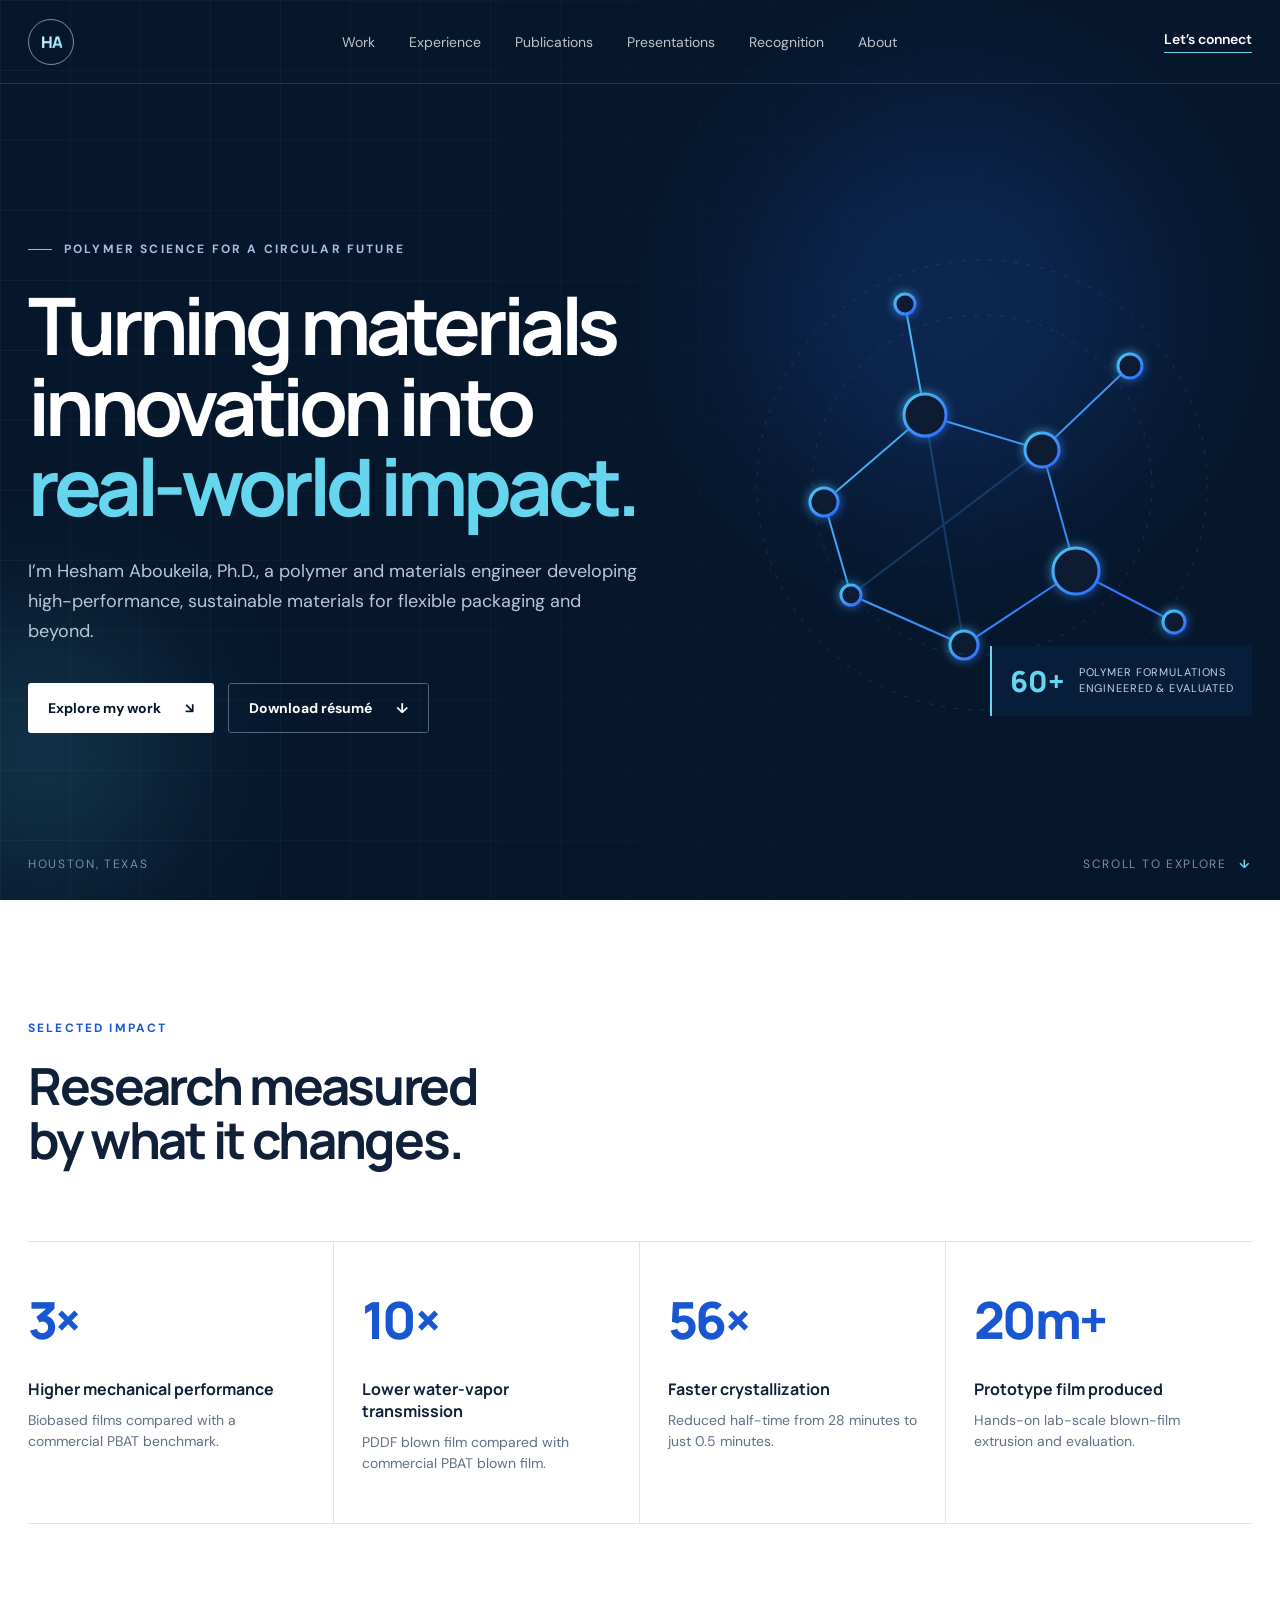
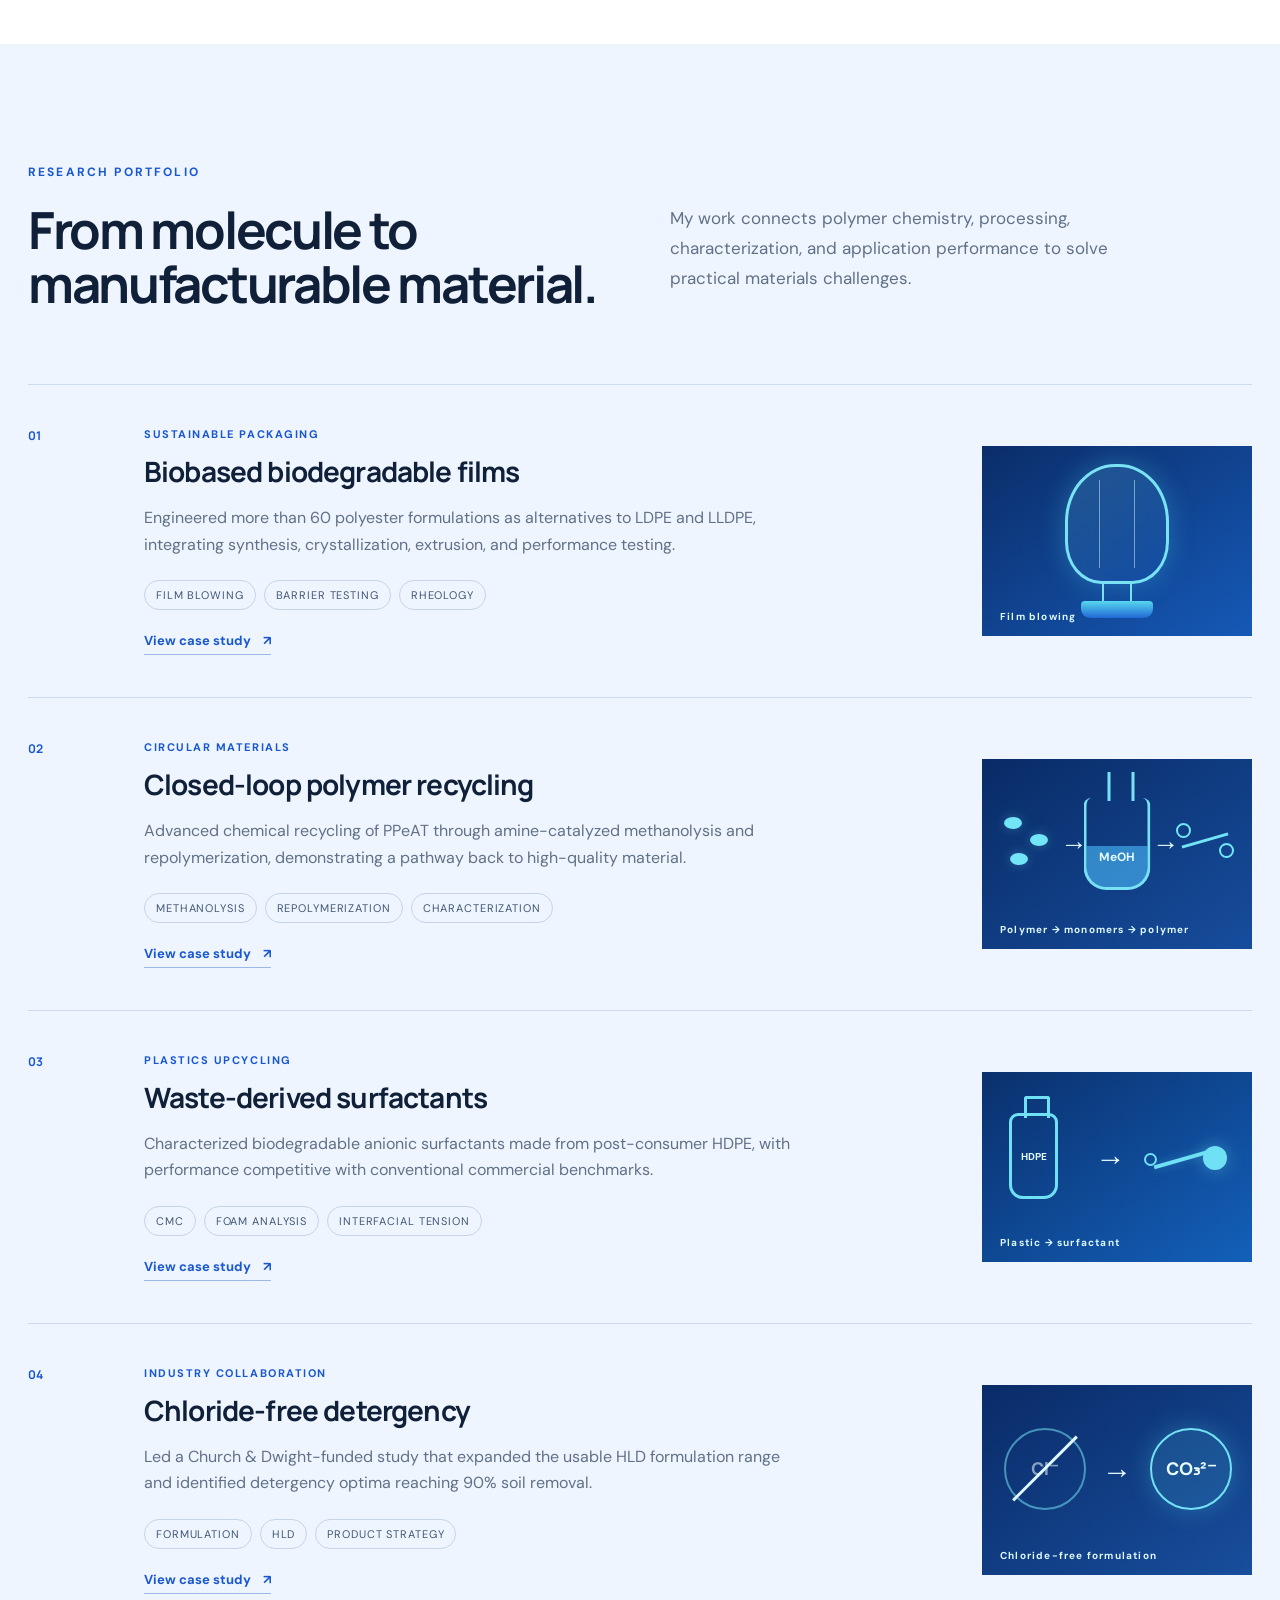
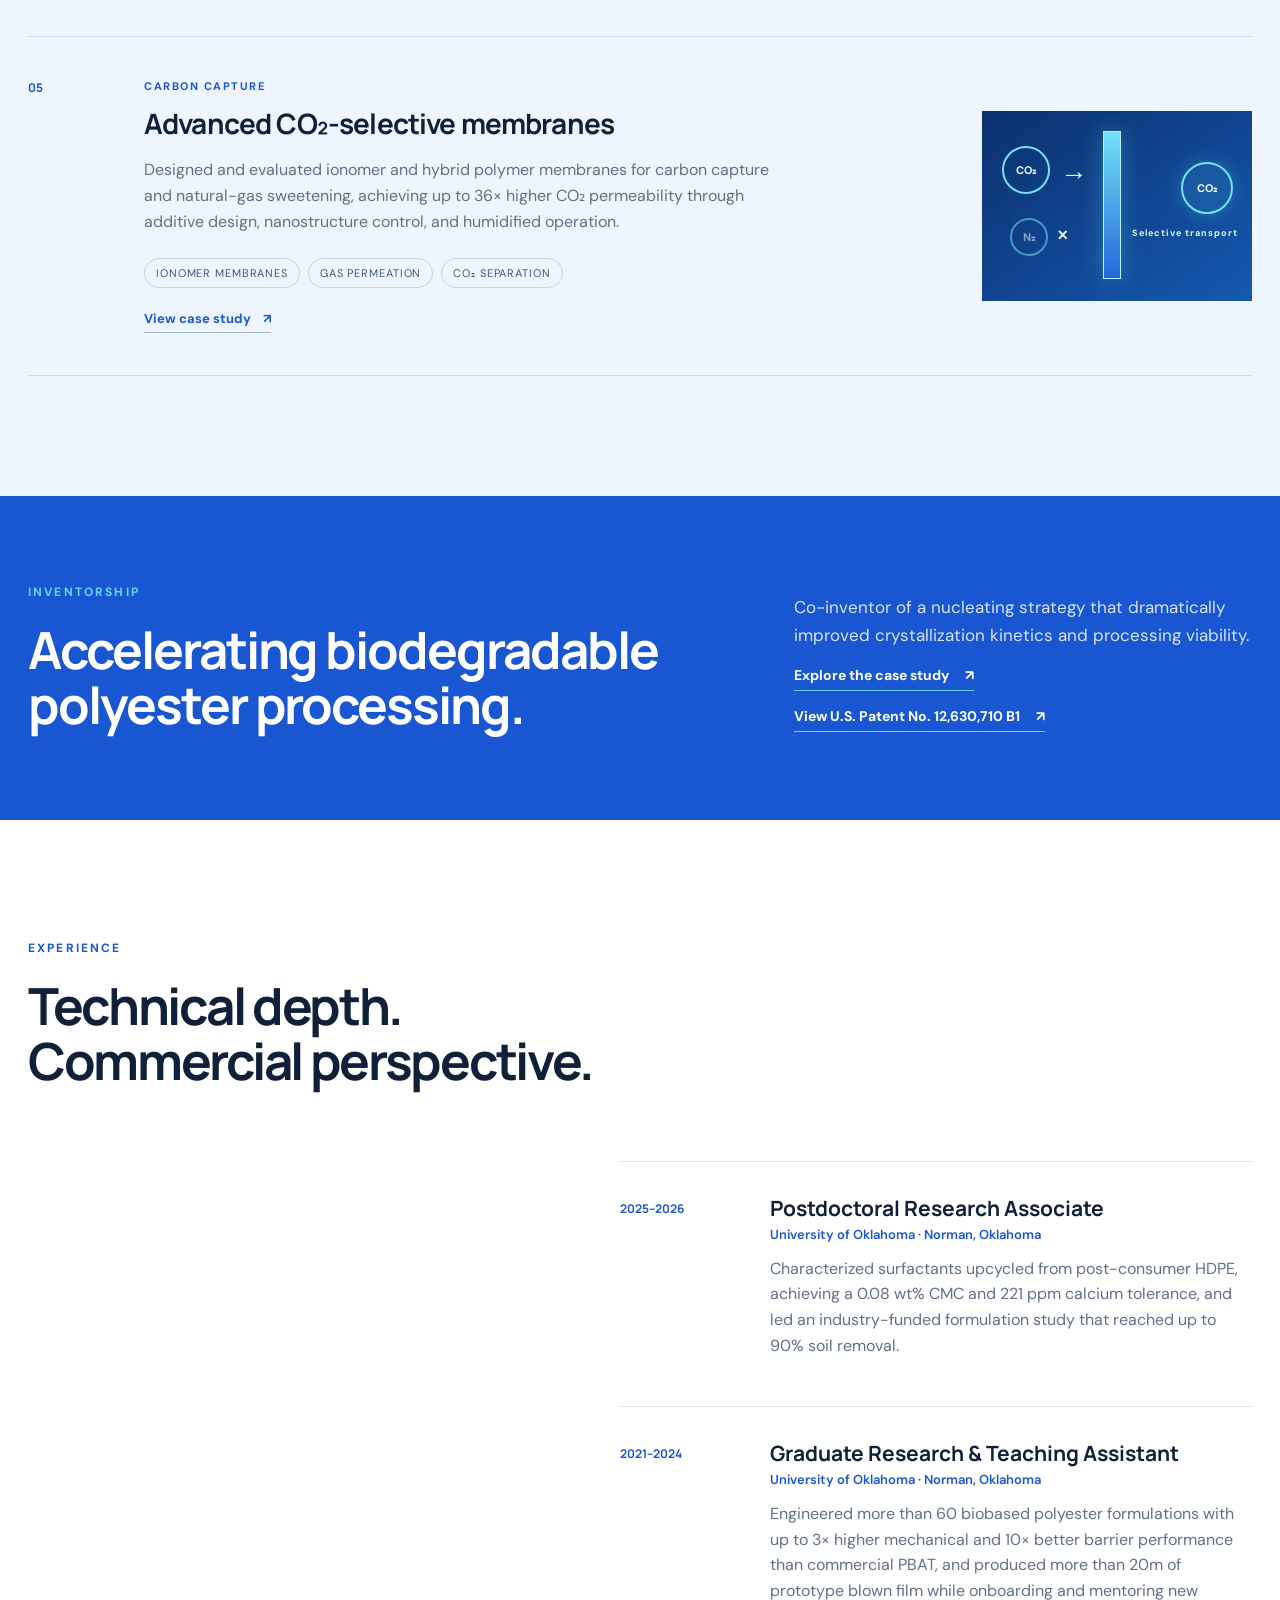
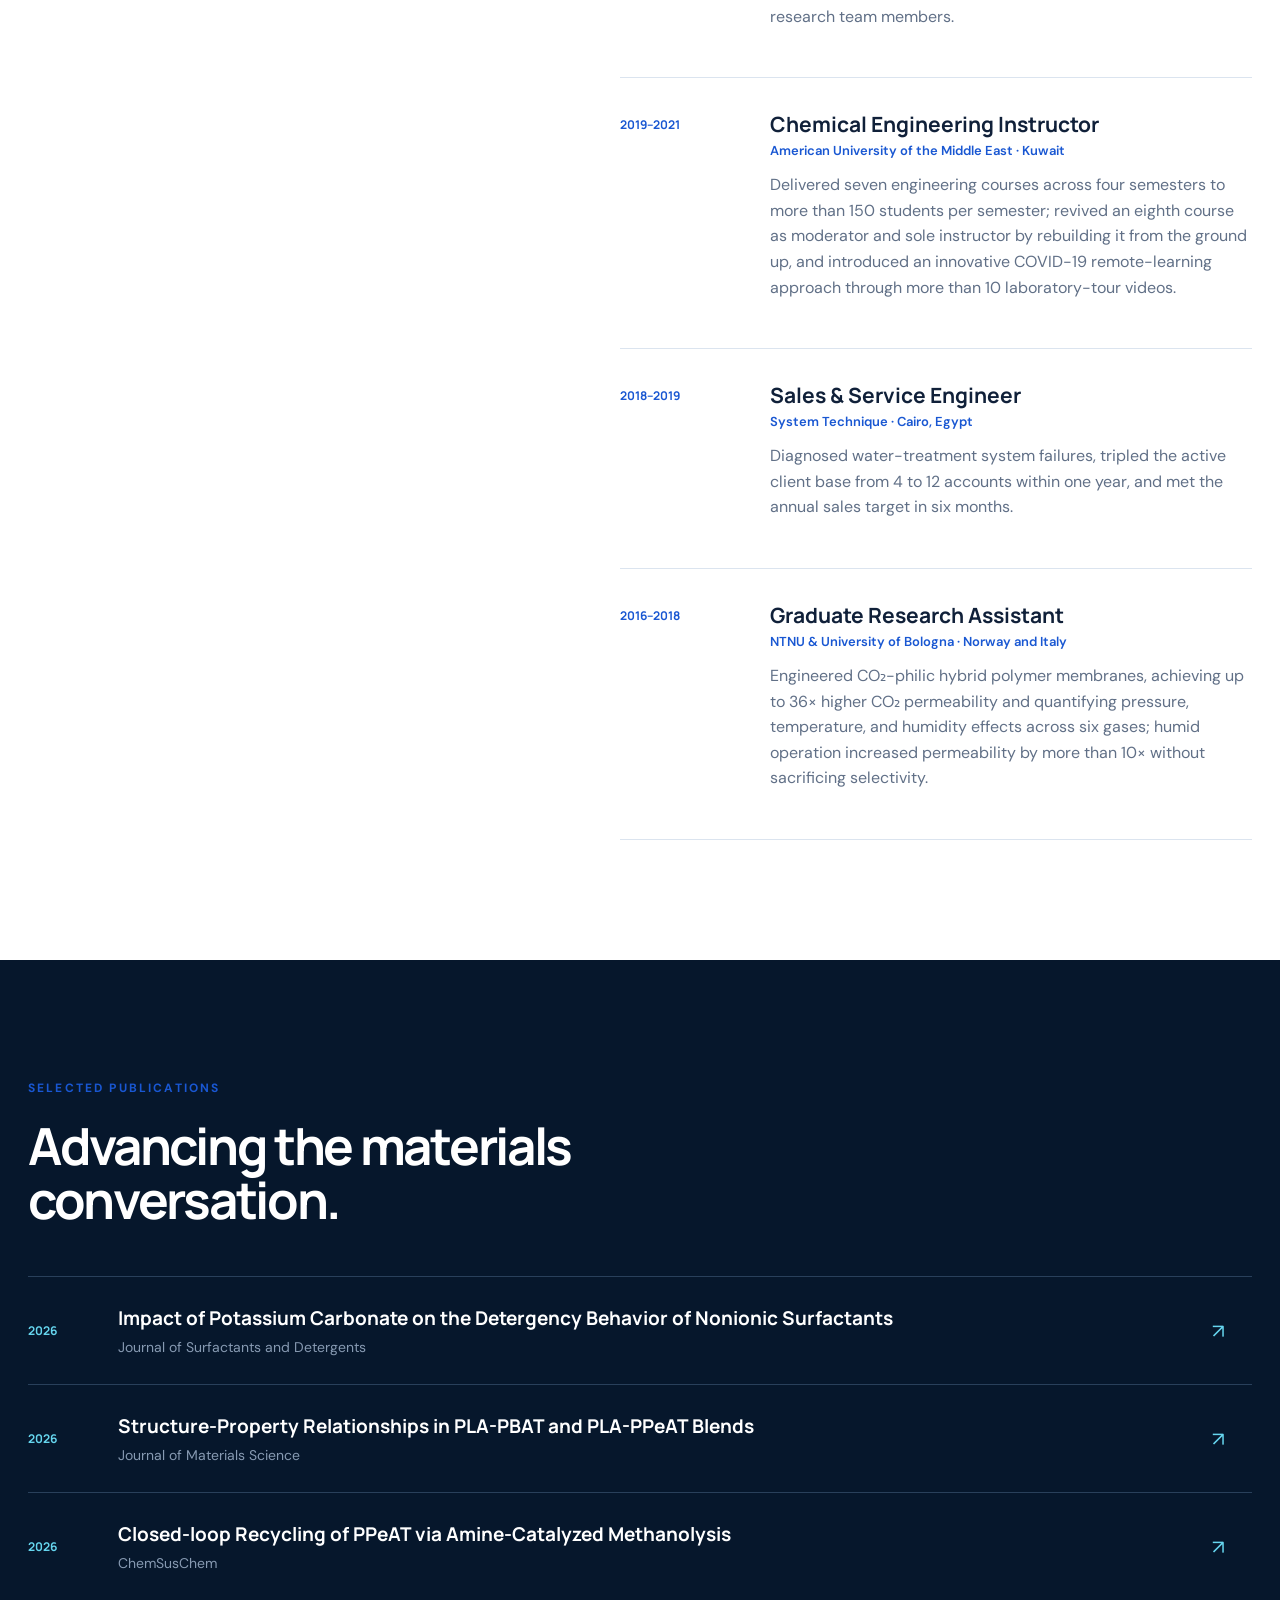
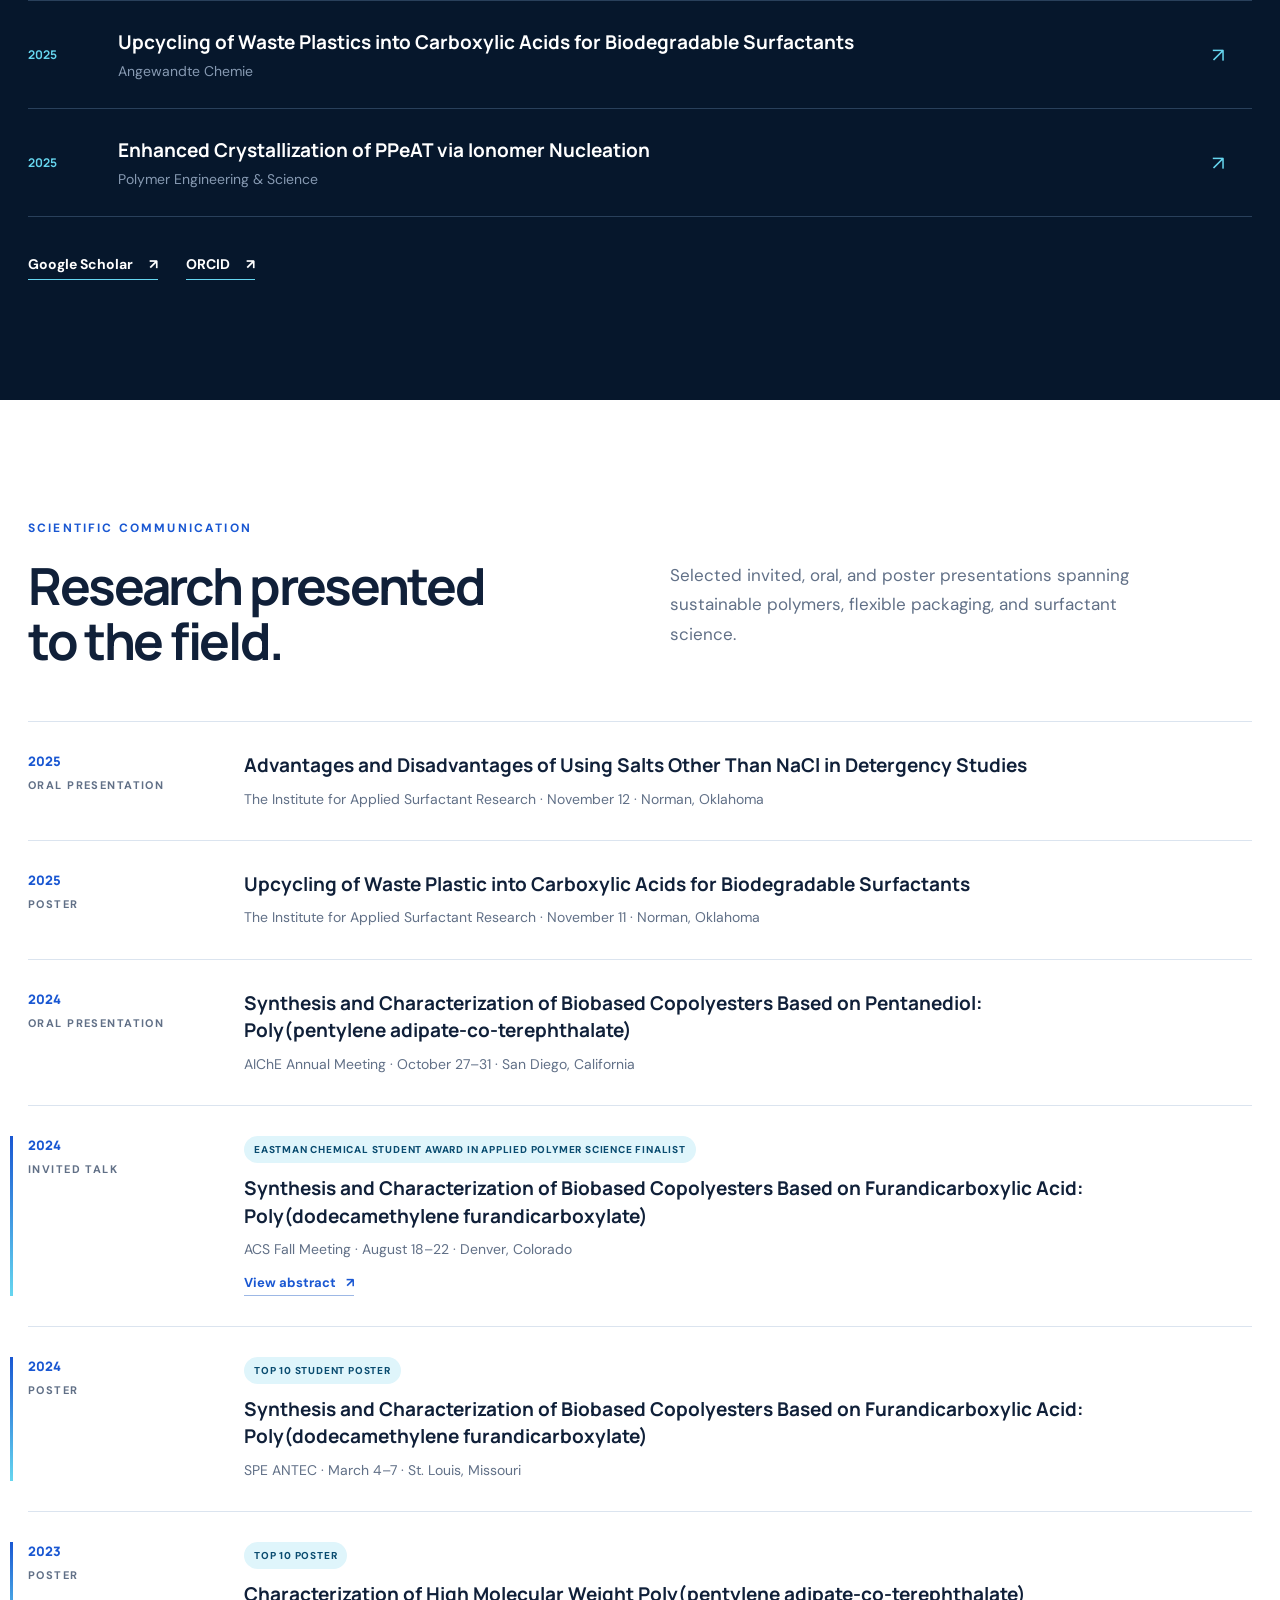
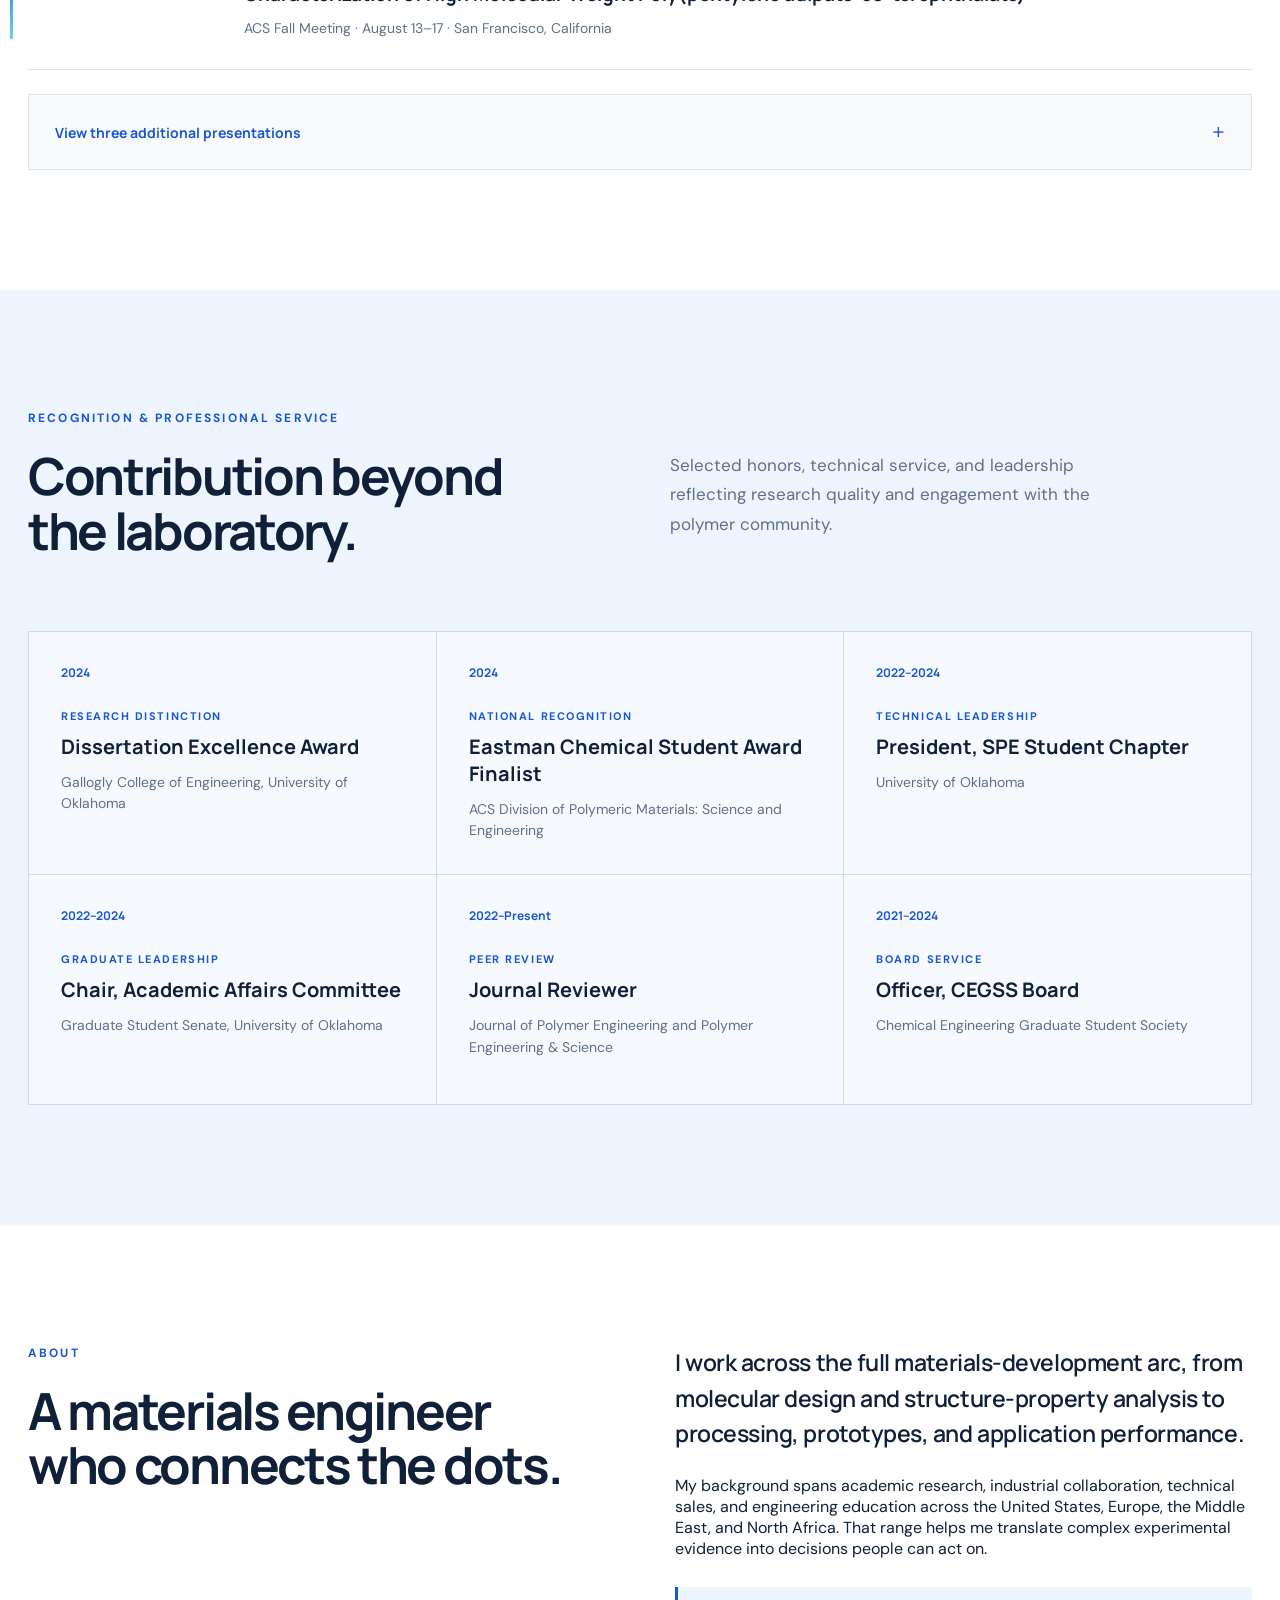
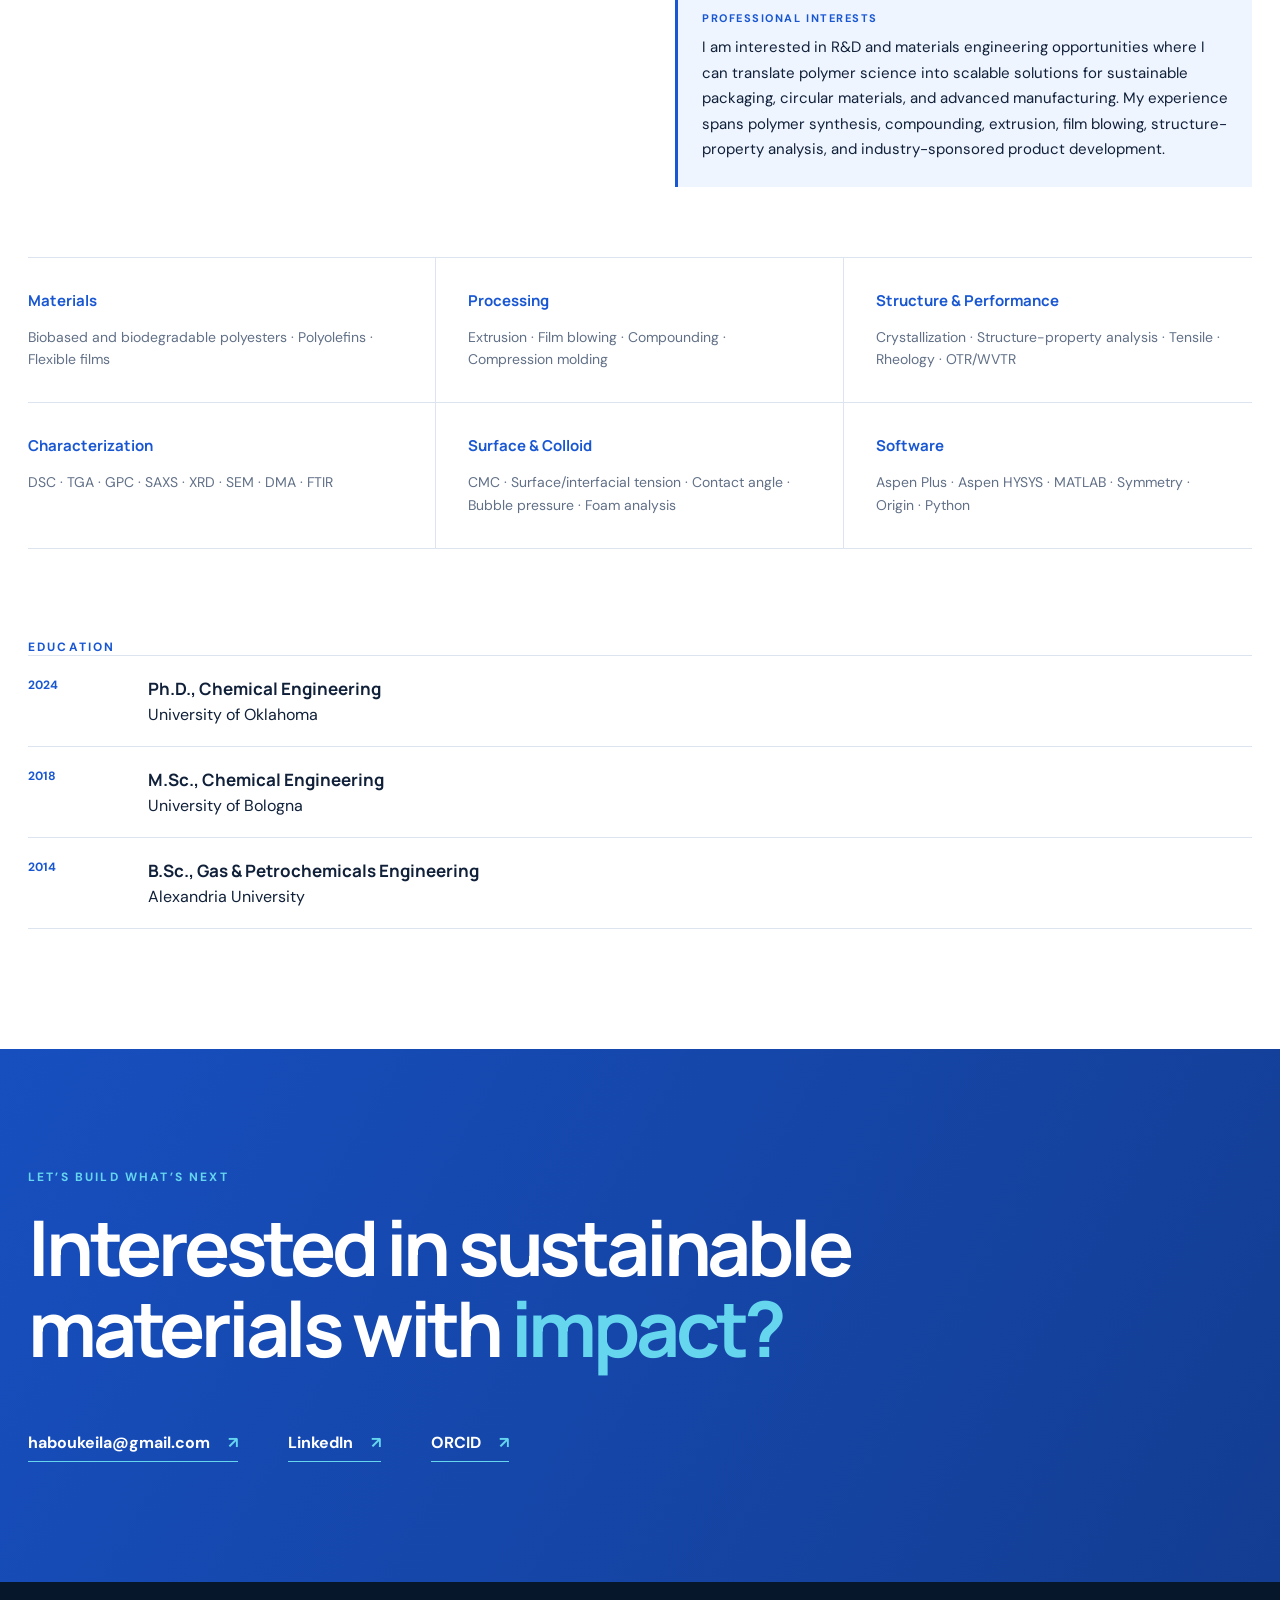
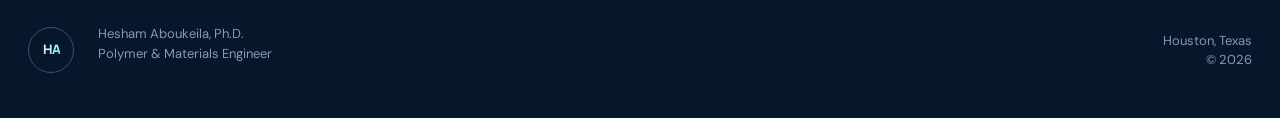
==== index.html @ d684ca37 "Add IASR talk and correct presentation dates" ====
<!doctype html>
<html lang="en">
<head>
  <!-- Google tag (gtag.js) -->
  <script async src="https://www.googletagmanager.com/gtag/js?id=G-1Y9TG0JN2R"></script>
  <script>
    window.dataLayer = window.dataLayer || [];
    function gtag(){dataLayer.push(arguments);}
    gtag('js', new Date());
    gtag('config', 'G-1Y9TG0JN2R');
  </script>
  <meta charset="utf-8">
  <meta name="viewport" content="width=device-width,initial-scale=1">
  <meta name="description" content="Hesham Aboukeila, Ph.D. is a polymer and materials engineer advancing sustainable packaging, circular materials, and polymer processing.">
  <link rel="canonical" href="https://hesham-aboukeila.github.io/">
  <meta property="og:type" content="website">
  <meta property="og:url" content="https://hesham-aboukeila.github.io/">
  <meta property="og:title" content="Hesham Aboukeila | Polymer & Materials Engineer">
  <meta property="og:description" content="Turning materials innovation into real-world impact.">
  <meta property="og:image" content="https://hesham-aboukeila.github.io/og-image.jpg">
  <meta property="og:image:type" content="image/jpeg">
  <meta property="og:image:width" content="1200">
  <meta property="og:image:height" content="630">
  <meta property="og:image:alt" content="Hesham Aboukeila polymer and materials engineering portfolio">
  <meta name="twitter:card" content="summary_large_image">
  <meta name="twitter:title" content="Hesham Aboukeila | Polymer & Materials Engineer">
  <meta name="twitter:description" content="Turning materials innovation into real-world impact.">
  <meta name="twitter:image" content="https://hesham-aboukeila.github.io/og-image.jpg">
  <meta name="theme-color" content="#071a33">
  <link rel="icon" href="favicon.svg" type="image/svg+xml">
  <link rel="icon" href="favicon-32x32.png" sizes="32x32" type="image/png">
  <link rel="apple-touch-icon" href="apple-touch-icon.png">
  <link rel="manifest" href="site.webmanifest">
  <title>Hesham Aboukeila | Polymer & Materials Engineer</title>
  <link rel="preconnect" href="https://fonts.googleapis.com">
  <link rel="preconnect" href="https://fonts.gstatic.com" crossorigin>
  <link href="https://fonts.googleapis.com/css2?family=DM+Sans:wght@400;500;600;700&family=Manrope:wght@500;600;700;800&display=swap" rel="stylesheet">
  <link rel="stylesheet" href="styles.css?v=5">
  <script type="application/ld+json">
  {
    "@context": "https://schema.org",
    "@type": "ProfilePage",
    "url": "https://hesham-aboukeila.github.io/",
    "name": "Hesham Aboukeila | Polymer & Materials Engineer",
    "mainEntity": {
      "@type": "Person",
      "@id": "https://hesham-aboukeila.github.io/#hesham-aboukeila",
      "name": "Hesham Aboukeila",
      "honorificSuffix": "Ph.D.",
      "jobTitle": "Polymer and Materials Engineer",
      "email": "mailto:haboukeila@gmail.com",
      "url": "https://hesham-aboukeila.github.io/",
      "sameAs": [
        "https://www.linkedin.com/in/heshamaboukeila",
        "https://orcid.org/0000-0002-5541-7204",
        "https://scholar.google.com/citations?user=5-an-XMAAAAJ"
      ],
      "alumniOf": [
        {"@type": "CollegeOrUniversity", "name": "University of Oklahoma"},
        {"@type": "CollegeOrUniversity", "name": "University of Bologna"},
        {"@type": "CollegeOrUniversity", "name": "Alexandria University"}
      ],
      "knowsAbout": [
        "Polymer engineering",
        "Sustainable packaging",
        "Circular materials",
        "Polymer processing",
        "Membrane separations",
        "Surface and colloid science"
      ]
    }
  }
  </script>
</head>
<body>
  <a class="skip-link" href="#main">Skip to content</a>
  <header class="site-header" id="top">
    <a class="brand" href="#top" aria-label="Hesham Aboukeila, home"><span>HA</span></a>
    <nav aria-label="Primary navigation">
      <a href="#work">Work</a><a href="#experience">Experience</a><a href="#publications">Publications</a><a href="#presentations">Presentations</a><a href="#recognition">Recognition</a><a href="#about">About</a>
    </nav>
    <a class="header-contact" href="mailto:haboukeila@gmail.com">Let’s connect</a>
    <button class="menu" type="button" aria-label="Open navigation" aria-expanded="false"><span></span><span></span></button>
  </header>

  <main id="main">
    <section class="hero">
      <div class="hero-grid"></div>
      <div class="orb orb-one"></div><div class="orb orb-two"></div>
      <div class="hero-copy reveal">
        <p class="eyebrow"><span></span> Polymer science for a circular future</p>
        <h1>Turning materials<br>innovation into<br><em>real-world impact.</em></h1>
        <p class="hero-summary">I’m Hesham Aboukeila, Ph.D., a polymer and materials engineer developing high-performance, sustainable materials for flexible packaging and beyond.</p>
        <div class="hero-actions">
          <a class="button primary" href="#work">Explore my work <span>↘</span></a>
          <a class="button ghost" href="Hesham_Aboukeila_Resume.pdf" download>Download résumé <span>↓</span></a>
        </div>
      </div>
      <div class="hero-visual" aria-hidden="true">
        <svg viewBox="0 0 540 540" role="img">
          <defs><linearGradient id="line" x1="0" y1="0" x2="1" y2="1"><stop stop-color="#4cc9f0"/><stop offset="1" stop-color="#2f67ff"/></linearGradient><filter id="glow"><feGaussianBlur stdDeviation="5" result="b"/><feMerge><feMergeNode in="b"/><feMergeNode in="SourceGraphic"/></feMerge></filter></defs>
          <g class="molecule-lines" stroke="url(#line)" stroke-width="2" fill="none">
            <path d="M112 287L213 200 330 235 418 151M213 200L193 89M330 235L364 356 462 407M364 356L252 430 139 380M112 287L139 380"/>
            <path d="M213 200L252 430M330 235L139 380" opacity=".25"/>
          </g>
          <g fill="#071a33" stroke="url(#line)" stroke-width="3" filter="url(#glow)">
            <circle cx="112" cy="287" r="14"/><circle cx="213" cy="200" r="21"/><circle cx="330" cy="235" r="17"/><circle cx="418" cy="151" r="12"/><circle cx="193" cy="89" r="10"/><circle cx="364" cy="356" r="23"/><circle cx="462" cy="407" r="11"/><circle cx="252" cy="430" r="14"/><circle cx="139" cy="380" r="10"/>
          </g>
          <circle class="orbit" cx="270" cy="270" r="225"/><circle class="orbit small" cx="270" cy="270" r="170"/>
        </svg>
        <div class="visual-note"><strong>60+</strong><span>polymer formulations<br>engineered & evaluated</span></div>
      </div>
      <div class="hero-foot"><span>Houston, Texas</span><span class="scroll">Scroll to explore <b>↓</b></span></div>
    </section>

    <section class="impact section" aria-labelledby="impact-title">
      <div class="section-intro reveal"><p class="kicker">Selected impact</p><h2 id="impact-title">Research measured<br>by what it changes.</h2></div>
      <div class="metrics">
        <article class="metric reveal"><span class="metric-num">3×</span><h3>Higher mechanical performance</h3><p>Biobased films compared with a commercial PBAT benchmark.</p></article>
        <article class="metric reveal"><span class="metric-num">10×</span><h3>Lower water-vapor transmission</h3><p>PDDF blown film compared with commercial PBAT blown film.</p></article>
        <article class="metric reveal"><span class="metric-num">56×</span><h3>Faster crystallization</h3><p>Reduced half-time from 28 minutes to just 0.5 minutes.</p></article>
        <article class="metric reveal"><span class="metric-num">20m+</span><h3>Prototype film produced</h3><p>Hands-on lab-scale blown-film extrusion and evaluation.</p></article>
      </div>
    </section>

    <section class="work section" id="work" aria-labelledby="work-title">
      <div class="section-intro reveal"><p class="kicker">Research portfolio</p><h2 id="work-title">From molecule to<br>manufacturable material.</h2><p class="intro-copy">My work connects polymer chemistry, processing, characterization, and application performance to solve practical materials challenges.</p></div>
      <div class="project-list">
        <article class="project reveal"><div class="project-index">01</div><div class="project-body"><p class="tag">Sustainable packaging</p><h3>Biobased biodegradable films</h3><p>Engineered more than 60 polyester formulations as alternatives to LDPE and LLDPE, integrating synthesis, crystallization, extrusion, and performance testing.</p><div class="chips"><span>Film blowing</span><span>Barrier testing</span><span>Rheology</span></div><a class="case-link" href="case-studies/biobased-films.html">View case study <span>↗</span></a></div><div class="project-mark blown-film" aria-hidden="true"><div class="film-bubble"></div><div class="film-neck"></div><div class="die"></div><span class="visual-label">Film blowing</span></div></article>
        <article class="project reveal"><div class="project-index">02</div><div class="project-body"><p class="tag">Circular materials</p><h3>Closed-loop polymer recycling</h3><p>Advanced chemical recycling of PPeAT through amine-catalyzed methanolysis and repolymerization, demonstrating a pathway back to high-quality material.</p><div class="chips"><span>Methanolysis</span><span>Repolymerization</span><span>Characterization</span></div><a class="case-link" href="case-studies/closed-loop-recycling.html">View case study <span>↗</span></a></div><div class="project-mark methanolysis" aria-hidden="true"><div class="recycle-pellets"><i></i><i></i><i></i></div><span class="process-arrow left">→</span><div class="reaction-flask"></div><span class="process-arrow right">→</span><div class="product-chain"><i></i><i></i></div><span class="visual-label">Polymer → monomers → polymer</span></div></article>
        <article class="project reveal"><div class="project-index">03</div><div class="project-body"><p class="tag">Plastics upcycling</p><h3>Waste-derived surfactants</h3><p>Characterized biodegradable anionic surfactants made from post-consumer HDPE, with performance competitive with conventional commercial benchmarks.</p><div class="chips"><span>CMC</span><span>Foam analysis</span><span>Interfacial tension</span></div><a class="case-link" href="case-studies/plastic-derived-surfactants.html">View case study <span>↗</span></a></div><div class="project-mark plastic-surfactant" aria-hidden="true"><div class="hdpe-bottle"></div><span class="conversion-arrow">→</span><div class="surfactant-chain"><i></i></div><span class="visual-label">Plastic → surfactant</span></div></article>
        <article class="project reveal"><div class="project-index">04</div><div class="project-body"><p class="tag">Industry collaboration</p><h3>Chloride-free detergency</h3><p>Led a Church & Dwight-funded study that expanded the usable HLD formulation range and identified detergency optima reaching 90% soil removal.</p><div class="chips"><span>Formulation</span><span>HLD</span><span>Product strategy</span></div><a class="case-link" href="case-studies/chloride-free-detergency.html">View case study <span>↗</span></a></div><div class="project-mark carbonate-swap" aria-hidden="true"><div class="ion chloride">Cl⁻</div><div class="ion-strike"></div><span class="swap-arrow">→</span><div class="ion carbonate">CO₃²⁻</div><span class="visual-label">Chloride-free formulation</span></div></article>
        <article class="project reveal"><div class="project-index">05</div><div class="project-body"><p class="tag">Carbon capture</p><h3>Advanced CO₂-selective membranes</h3><p>Designed and evaluated ionomer and hybrid polymer membranes for carbon capture and natural-gas sweetening, achieving up to 36× higher CO₂ permeability through additive design, nanostructure control, and humidified operation.</p><div class="chips"><span>Ionomer membranes</span><span>Gas permeation</span><span>CO₂ separation</span></div><a class="case-link" href="case-studies/ionomer-membranes.html">View case study <span>↗</span></a></div><div class="project-mark selective-membrane" aria-hidden="true"><div class="gas co2-in">CO₂</div><div class="gas n2">N₂</div><span class="permeate-arrow">→</span><span class="blocked-mark">×</span><div class="selective-layer"></div><div class="gas co2-out">CO₂</div><span class="selectivity-label">Selective transport</span></div></article>
      </div>
    </section>

    <section class="patent-band reveal">
      <div><p class="kicker light">Inventorship</p><h2>Accelerating biodegradable<br>polyester processing.</h2></div>
      <div class="patent-copy"><p>Co-inventor of a nucleating strategy that dramatically improved crystallization kinetics and processing viability.</p><div class="patent-links"><a href="case-studies/crystallization.html">Explore the case study <span>↗</span></a><a href="https://patents.google.com/patent/US12630710B1/en" target="_blank" rel="noopener">View U.S. Patent No. 12,630,710 B1 <span>↗</span></a></div></div>
    </section>

    <section class="experience section" id="experience" aria-labelledby="experience-title">
      <div class="section-intro reveal"><p class="kicker">Experience</p><h2 id="experience-title">Technical depth.<br>Commercial perspective.</h2></div>
      <div class="timeline">
        <article class="role reveal"><div class="role-date">2025–2026</div><div><h3>Postdoctoral Research Associate</h3><p class="place">University of Oklahoma · Norman, Oklahoma</p><p>Characterized surfactants upcycled from post-consumer HDPE, achieving a 0.08 wt% CMC and 221 ppm calcium tolerance, and led an industry-funded formulation study that reached up to 90% soil removal.</p></div></article>
        <article class="role reveal"><div class="role-date">2021–2024</div><div><h3>Graduate Research & Teaching Assistant</h3><p class="place">University of Oklahoma · Norman, Oklahoma</p><p>Engineered more than 60 biobased polyester formulations with up to 3× higher mechanical and 10× better barrier performance than commercial PBAT, and produced more than 20m of prototype blown film while onboarding and mentoring new research team members.</p></div></article>
        <article class="role reveal"><div class="role-date">2019–2021</div><div><h3>Chemical Engineering Instructor</h3><p class="place">American University of the Middle East · Kuwait</p><p>Delivered seven engineering courses across four semesters to more than 150 students per semester; revived an eighth course as moderator and sole instructor by rebuilding it from the ground up, and introduced an innovative COVID-19 remote-learning approach through more than 10 laboratory-tour videos.</p></div></article>
        <article class="role reveal"><div class="role-date">2018–2019</div><div><h3>Sales & Service Engineer</h3><p class="place">System Technique · Cairo, Egypt</p><p>Diagnosed water-treatment system failures, tripled the active client base from 4 to 12 accounts within one year, and met the annual sales target in six months.</p></div></article>
        <article class="role reveal"><div class="role-date">2016–2018</div><div><h3>Graduate Research Assistant</h3><p class="place">NTNU & University of Bologna · Norway and Italy</p><p>Engineered CO₂-philic hybrid polymer membranes, achieving up to 36× higher CO₂ permeability and quantifying pressure, temperature, and humidity effects across six gases; humid operation increased permeability by more than 10× without sacrificing selectivity.</p></div></article>
      </div>
    </section>

    <section class="publications section" id="publications" aria-labelledby="pub-title">
      <div class="section-intro reveal"><p class="kicker">Selected publications</p><h2 id="pub-title">Advancing the materials<br>conversation.</h2></div>
      <div class="pub-list">
        <a class="publication reveal" href="https://doi.org/10.1002/jsde.70064" target="_blank" rel="noopener"><span class="pub-year">2026</span><div><h3>Impact of Potassium Carbonate on the Detergency Behavior of Nonionic Surfactants</h3><p>Journal of Surfactants and Detergents</p></div><span class="arrow">↗</span></a>
        <a class="publication reveal" href="https://doi.org/10.1007/s10853-026-12836-3" target="_blank" rel="noopener"><span class="pub-year">2026</span><div><h3>Structure-Property Relationships in PLA-PBAT and PLA-PPeAT Blends</h3><p>Journal of Materials Science</p></div><span class="arrow">↗</span></a>
        <a class="publication reveal" href="https://doi.org/10.1002/cssc.70664" target="_blank" rel="noopener"><span class="pub-year">2026</span><div><h3>Closed-loop Recycling of PPeAT via Amine-Catalyzed Methanolysis</h3><p>ChemSusChem</p></div><span class="arrow">↗</span></a>
        <a class="publication reveal" href="https://doi.org/10.1002/anie.202517471" target="_blank" rel="noopener"><span class="pub-year">2025</span><div><h3>Upcycling of Waste Plastics into Carboxylic Acids for Biodegradable Surfactants</h3><p>Angewandte Chemie</p></div><span class="arrow">↗</span></a>
        <a class="publication reveal" href="https://doi.org/10.1002/pen.70307" target="_blank" rel="noopener"><span class="pub-year">2025</span><div><h3>Enhanced Crystallization of PPeAT via Ionomer Nucleation</h3><p>Polymer Engineering & Science</p></div><span class="arrow">↗</span></a>
      </div>
      <div class="research-links reveal"><a class="scholar-link" href="https://scholar.google.com/citations?user=5-an-XMAAAAJ&hl=en" target="_blank" rel="noopener">Google Scholar <span>↗</span></a><a class="scholar-link" href="https://orcid.org/0000-0002-5541-7204" target="_blank" rel="me noopener">ORCID <span>↗</span></a></div>
    </section>

    <section class="presentations section" id="presentations" aria-labelledby="presentations-title">
      <div class="section-intro reveal">
        <p class="kicker">Scientific communication</p>
        <h2 id="presentations-title">Research presented<br>to the field.</h2>
        <p class="intro-copy">Selected invited, oral, and poster presentations spanning sustainable polymers, flexible packaging, and surfactant science.</p>
      </div>
      <div class="presentation-list">
        <article class="presentation reveal">
          <div class="presentation-meta"><span>2025</span><strong>Oral presentation</strong></div>
          <div class="presentation-body"><h3>Advantages and Disadvantages of Using Salts Other Than NaCl in Detergency Studies</h3><p>The Institute for Applied Surfactant Research · November 12 · Norman, Oklahoma</p></div>
        </article>
        <article class="presentation reveal">
          <div class="presentation-meta"><span>2025</span><strong>Poster</strong></div>
          <div class="presentation-body"><h3>Upcycling of Waste Plastic into Carboxylic Acids for Biodegradable Surfactants</h3><p>The Institute for Applied Surfactant Research · November 11 · Norman, Oklahoma</p></div>
        </article>
        <article class="presentation reveal">
          <div class="presentation-meta"><span>2024</span><strong>Oral presentation</strong></div>
          <div class="presentation-body"><h3>Synthesis and Characterization of Biobased Copolyesters Based on Pentanediol: Poly(pentylene adipate-co-terephthalate)</h3><p>AIChE Annual Meeting · October 27–31 · San Diego, California</p></div>
        </article>
        <article class="presentation featured-presentation reveal">
          <div class="presentation-meta"><span>2024</span><strong>Invited talk</strong></div>
          <div class="presentation-body"><div class="presentation-badge">Eastman Chemical Student Award in Applied Polymer Science Finalist</div><h3>Synthesis and Characterization of Biobased Copolyesters Based on Furandicarboxylic Acid: Poly(dodecamethylene furandicarboxylate)</h3><p>ACS Fall Meeting · August 18–22 · Denver, Colorado</p><a href="https://acs.digitellinc.com/p/s/synthesis-and-characterization-of-biobased-copolyesters-based-on-furandicarboxylic-acid-polydodecamethylene-furandicarboxylate-613106" target="_blank" rel="noopener">View abstract <span>↗</span></a></div>
        </article>
        <article class="presentation featured-presentation reveal">
          <div class="presentation-meta"><span>2024</span><strong>Poster</strong></div>
          <div class="presentation-body"><div class="presentation-badge">Top 10 Student Poster</div><h3>Synthesis and Characterization of Biobased Copolyesters Based on Furandicarboxylic Acid: Poly(dodecamethylene furandicarboxylate)</h3><p>SPE ANTEC · March 4–7 · St. Louis, Missouri</p></div>
        </article>
        <article class="presentation featured-presentation reveal">
          <div class="presentation-meta"><span>2023</span><strong>Poster</strong></div>
          <div class="presentation-body"><div class="presentation-badge">Top 10 Poster</div><h3>Characterization of High Molecular Weight Poly(pentylene adipate-co-terephthalate)</h3><p>ACS Fall Meeting · August 13–17 · San Francisco, California</p></div>
        </article>
      </div>
      <details class="additional-presentations reveal">
        <summary>View three additional presentations <span>+</span></summary>
        <div class="additional-list">
          <article class="presentation">
            <div class="presentation-meta"><span>2024</span><strong>Poster</strong></div>
            <div class="presentation-body"><h3>Synthesis and Characterization of Biobased Copolyesters Based on Pentanediol: Poly(pentylene adipate-co-terephthalate)</h3><p>ACS Fall Meeting · August 18–22 · Denver, Colorado</p><a href="https://acs.digitellinc.com/p/s/title-synthesis-and-characterization-of-biobased-copolyesters-based-on-pentanediol-polypentylene-adipate-co-terephthalate-poster-board-s01-610985" target="_blank" rel="noopener">View abstract <span>↗</span></a></div>
          </article>
          <article class="presentation">
            <div class="presentation-meta"><span>2023</span><strong>Poster</strong></div>
            <div class="presentation-body"><h3>Synthesis and Characterization of High Molecular Weight Branched Poly(pentylene adipate-co-terephthalate)</h3><p>ACS Southwest Regional Meeting · November 15–18 · Oklahoma City, Oklahoma</p></div>
          </article>
          <article class="presentation">
            <div class="presentation-meta"><span>2023</span><strong>Poster</strong></div>
            <div class="presentation-body"><h3>Effect of Modified Silica on the Glass Transition Temperature of Polyisobutylene</h3><p>SPE ANTEC · March 27–30 · Denver, Colorado</p><a href="https://www.4spe.org/i4a/pages/index.cfm?pageID=8127" target="_blank" rel="noopener">View proceedings entry <span>↗</span></a></div>
          </article>
        </div>
      </details>
    </section>
    <section class="recognition section" id="recognition" aria-labelledby="recognition-title">
      <div class="section-intro reveal"><p class="kicker">Recognition & professional service</p><h2 id="recognition-title">Contribution beyond<br>the laboratory.</h2><p class="intro-copy">Selected honors, technical service, and leadership reflecting research quality and engagement with the polymer community.</p></div>
      <div class="recognition-grid">
        <article class="recognition-card reveal"><span>2024</span><p class="tag">Research distinction</p><h3>Dissertation Excellence Award</h3><p>Gallogly College of Engineering, University of Oklahoma</p></article>
        <article class="recognition-card reveal"><span>2024</span><p class="tag">National recognition</p><h3>Eastman Chemical Student Award Finalist</h3><p>ACS Division of Polymeric Materials: Science and Engineering</p></article>
        <article class="recognition-card reveal"><span>2022–2024</span><p class="tag">Technical leadership</p><h3>President, SPE Student Chapter</h3><p>University of Oklahoma</p></article>
        <article class="recognition-card reveal"><span>2022–2024</span><p class="tag">Graduate leadership</p><h3>Chair, Academic Affairs Committee</h3><p>Graduate Student Senate, University of Oklahoma</p></article>
        <article class="recognition-card reveal"><span>2022–Present</span><p class="tag">Peer review</p><h3>Journal Reviewer</h3><p>Journal of Polymer Engineering and Polymer Engineering & Science</p></article>
        <article class="recognition-card reveal"><span>2021–2024</span><p class="tag">Board service</p><h3>Officer, CEGSS Board</h3><p>Chemical Engineering Graduate Student Society</p></article>
      </div>
    </section>

    <section class="about section" id="about" aria-labelledby="about-title">
      <div class="about-heading reveal"><p class="kicker">About</p><h2 id="about-title">A materials engineer<br>who connects the dots.</h2></div>
      <div class="about-copy reveal"><p class="lead">I work across the full materials-development arc, from molecular design and structure-property analysis to processing, prototypes, and application performance.</p><p>My background spans academic research, industrial collaboration, technical sales, and engineering education across the United States, Europe, the Middle East, and North Africa. That range helps me translate complex experimental evidence into decisions people can act on.</p><div class="interest-statement"><span>Professional interests</span><p>I am interested in R&D and materials engineering opportunities where I can translate polymer science into scalable solutions for sustainable packaging, circular materials, and advanced manufacturing. My experience spans polymer synthesis, compounding, extrusion, film blowing, structure-property analysis, and industry-sponsored product development.</p></div></div>
      <div class="expertise reveal">
        <div><h3>Materials</h3><p>Biobased and biodegradable polyesters · Polyolefins · Flexible films</p></div>
        <div><h3>Processing</h3><p>Extrusion · Film blowing · Compounding · Compression molding</p></div>
        <div><h3>Structure & Performance</h3><p>Crystallization · Structure-property analysis · Tensile · Rheology · OTR/WVTR</p></div>
        <div><h3>Characterization</h3><p>DSC · TGA · GPC · SAXS · XRD · SEM · DMA · FTIR</p></div>
        <div><h3>Surface & Colloid</h3><p>CMC · Surface/interfacial tension · Contact angle · Bubble pressure · Foam analysis</p></div>
        <div><h3>Software</h3><p>Aspen Plus · Aspen HYSYS · MATLAB · Symmetry · Origin · Python</p></div>
      </div>
      <div class="education reveal">
        <p class="kicker">Education</p>
        <div><span>2024</span><p><strong>Ph.D., Chemical Engineering</strong>University of Oklahoma</p></div>
        <div><span>2018</span><p><strong>M.Sc., Chemical Engineering</strong>University of Bologna</p></div>
        <div><span>2014</span><p><strong>B.Sc., Gas & Petrochemicals Engineering</strong>Alexandria University</p></div>
      </div>
    </section>

    <section class="contact">
      <p class="kicker light">Let’s build what’s next</p>
      <h2>Interested in sustainable<br>materials with <em>impact?</em></h2>
      <div class="contact-links"><a href="mailto:haboukeila@gmail.com">haboukeila@gmail.com <span>↗</span></a><a href="https://www.linkedin.com/in/heshamaboukeila" target="_blank" rel="noopener">LinkedIn <span>↗</span></a><a href="https://orcid.org/0000-0002-5541-7204" target="_blank" rel="me noopener">ORCID <span>↗</span></a></div>
    </section>
  </main>

  <footer><a class="brand footer-brand" href="#top"><span>HA</span></a><p>Hesham Aboukeila, Ph.D.<br>Polymer & Materials Engineer</p><p class="footer-right">Houston, Texas<br><span id="year"></span></p></footer>
  <script src="script.js"></script>
</body>
</html>
---- styles.css ----
:root{--navy:#06172c;--blue:#1957d2;--electric:#3e7bfa;--cyan:#66d6ef;--ice:#eef5ff;--paper:#f8fafc;--ink:#102039;--muted:#617087;--line:#dbe4ef;--white:#fff;--max:1240px}*{box-sizing:border-box}html{scroll-behavior:smooth}body{margin:0;color:var(--ink);background:var(--paper);font-family:"DM Sans",sans-serif;-webkit-font-smoothing:antialiased}a{color:inherit;text-decoration:none}h1,h2,h3,p{margin-top:0}h1,h2,h3{font-family:"Manrope",sans-serif}.skip-link{position:fixed;left:16px;top:-100px;background:#fff;padding:12px 18px;z-index:99}.skip-link:focus{top:16px}.site-header{height:84px;padding:0 max(28px,calc((100vw - var(--max))/2));display:flex;align-items:center;justify-content:space-between;position:absolute;z-index:10;width:100%;color:#fff;border-bottom:1px solid rgba(255,255,255,.14)}.brand{width:46px;height:46px;border:1px solid rgba(255,255,255,.5);display:grid;place-items:center;border-radius:50%;font-family:"Manrope";font-weight:800;letter-spacing:-1px}.brand span{background:linear-gradient(135deg,#fff,var(--cyan));background-clip:text;color:transparent}.site-header nav{display:flex;gap:34px;font-size:14px}.site-header nav a{opacity:.74;transition:.2s}.site-header nav a:hover{opacity:1}.header-contact{font-size:14px;font-weight:600;padding-bottom:4px;border-bottom:1px solid var(--cyan)}.menu{display:none}.hero{min-height:760px;height:100svh;max-height:920px;background:var(--navy);color:#fff;position:relative;overflow:hidden;padding:150px max(28px,calc((100vw - var(--max))/2)) 76px;display:grid;grid-template-columns:1.1fr .9fr;align-items:center}.hero-grid{position:absolute;inset:0;background-image:linear-gradient(rgba(255,255,255,.035) 1px,transparent 1px),linear-gradient(90deg,rgba(255,255,255,.035) 1px,transparent 1px);background-size:70px 70px;mask-image:linear-gradient(to right,#000,transparent)}.orb{position:absolute;border-radius:50%;filter:blur(80px);opacity:.18}.orb-one{width:400px;height:400px;background:#286df5;right:10%;top:12%}.orb-two{width:240px;height:240px;background:#5bd7ed;left:-6%;bottom:3%}.hero-copy{position:relative;z-index:2}.eyebrow,.kicker{text-transform:uppercase;letter-spacing:.18em;font-weight:700;font-size:12px}.eyebrow{display:flex;align-items:center;color:#a8bee0;margin-bottom:28px}.eyebrow span{display:inline-block;width:24px;height:1px;background:var(--cyan);margin-right:12px}.hero h1{font-size:clamp(52px,6.2vw,88px);line-height:1.01;letter-spacing:-.065em;margin-bottom:30px}.hero h1 em,.contact h2 em{font-style:normal;color:var(--cyan)}.hero-summary{max-width:610px;color:#b9c7d9;font-size:18px;line-height:1.68}.hero-actions{display:flex;gap:14px;margin-top:36px}.button{padding:15px 20px;border-radius:3px;font-size:14px;font-weight:700;display:inline-flex;gap:24px;align-items:center;transition:.2s}.button.primary{background:#fff;color:var(--navy)}.button.primary:hover{background:var(--cyan)}.button.ghost{border:1px solid #50657c;color:#fff}.button.ghost:hover{border-color:#fff}.hero-visual{position:relative;z-index:1;width:min(44vw,540px);justify-self:end}.hero-visual svg{width:100%;overflow:visible}.orbit{fill:none;stroke:#fff;stroke-width:.7;stroke-dasharray:4 9;opacity:.14;transform-origin:center;animation:rotate 28s linear infinite}.orbit.small{animation-direction:reverse;animation-duration:21s}.molecule-lines{stroke-dasharray:800;stroke-dashoffset:800;animation:draw 2.6s .5s ease forwards}.visual-note{position:absolute;right:0;bottom:8%;padding:15px 18px;background:rgba(9,33,64,.76);border-left:2px solid var(--cyan);backdrop-filter:blur(9px);display:flex;gap:14px;align-items:center}.visual-note strong{font:800 29px "Manrope";color:var(--cyan)}.visual-note span{font-size:11px;line-height:1.45;color:#c6d2e2;text-transform:uppercase;letter-spacing:.08em}.hero-foot{position:absolute;bottom:28px;left:max(28px,calc((100vw - var(--max))/2));right:max(28px,calc((100vw - var(--max))/2));display:flex;justify-content:space-between;color:#7790af;font-size:12px;text-transform:uppercase;letter-spacing:.14em}.scroll b{color:var(--cyan);margin-left:8px}@keyframes draw{to{stroke-dashoffset:0}}@keyframes rotate{to{transform:rotate(360deg)}}.section{padding:120px max(28px,calc((100vw - var(--max))/2))}.kicker{color:var(--blue);margin-bottom:22px}.kicker.light{color:var(--cyan)}.section-intro{display:grid;grid-template-columns:1fr 1fr;column-gap:60px;margin-bottom:74px}.section-intro .kicker{grid-column:1/-1}.section-intro h2,.about h2{font-size:clamp(40px,4vw,62px);line-height:1.06;letter-spacing:-.045em;margin:0}.intro-copy{max-width:470px;align-self:end;color:var(--muted);line-height:1.75;font-size:17px}.impact{background:#fff}.metrics{display:grid;grid-template-columns:repeat(4,1fr);border-top:1px solid var(--line);border-bottom:1px solid var(--line)}.metric{padding:42px 28px 34px;border-right:1px solid var(--line)}.metric:first-child{padding-left:0}.metric:last-child{border:0}.metric-num{display:block;font:800 clamp(42px,4vw,64px) "Manrope";letter-spacing:-.05em;color:var(--blue);margin-bottom:24px}.metric h3{font-size:16px;margin-bottom:10px}.metric p{color:var(--muted);font-size:14px;line-height:1.55}.work{background:var(--ice)}.project{display:grid;grid-template-columns:80px 1fr 270px;gap:36px;align-items:center;min-height:290px;border-top:1px solid #cddbee;padding:42px 0}.project:last-child{border-bottom:1px solid #cddbee}.project-index{font:700 12px "Manrope";color:var(--blue);align-self:start}.project-body{max-width:650px}.tag{font-size:11px;text-transform:uppercase;letter-spacing:.14em;color:var(--blue);font-weight:700}.project h3{font-size:28px;letter-spacing:-.03em;margin-bottom:15px}.project-body>p:not(.tag){color:var(--muted);line-height:1.65}.chips{display:flex;gap:8px;flex-wrap:wrap;margin-top:22px}.chips span{font-size:11px;text-transform:uppercase;letter-spacing:.08em;border:1px solid #c5d4e8;border-radius:50px;padding:7px 11px;color:#425674}.project-mark{height:190px;background:var(--navy);position:relative;overflow:hidden}.film{display:flex;gap:12px;padding:35px;align-items:center}.film span{height:115%;flex:1;background:linear-gradient(160deg,#2072e9,rgba(87,215,239,.08));border:1px solid rgba(106,210,239,.55);transform:skewY(-12deg)}.cycle{display:grid;place-items:center}.cycle:before,.cycle:after{content:"";position:absolute;border:1px dashed #2d72dd;border-radius:50%;inset:28px}.cycle:after{inset:53px;border-color:#57d7ef}.cycle span{font:300 85px sans-serif;color:#63d8ef}.droplets i{position:absolute;width:65px;height:88px;background:linear-gradient(160deg,#58d8ee,#1d5bd4);border-radius:70% 30% 65% 35%;transform:rotate(45deg)}.droplets i:nth-child(1){left:38px;top:55px}.droplets i:nth-child(2){left:115px;top:24px;transform:scale(.7) rotate(45deg)}.droplets i:nth-child(3){right:22px;bottom:10px;transform:scale(.48) rotate(45deg)}.chart{display:flex;align-items:end;gap:12px;padding:30px 38px}.chart span{flex:1;background:linear-gradient(#5ed8ef,#2464df)}.chart span:nth-child(1){height:34%}.chart span:nth-child(2){height:52%}.chart span:nth-child(3){height:78%}.chart span:nth-child(4){height:96%}.membrane{display:flex;flex-direction:column;justify-content:center;gap:16px;padding:38px 30px;background:linear-gradient(135deg,#2379e9 0%,#1251ae 58%,#0a2c68 100%)}.membrane span{height:14px;border-radius:999px;background:linear-gradient(90deg,rgba(255,255,255,.35),#8ce8f7 45%,rgba(255,255,255,.7));border:1px solid rgba(255,255,255,.7);box-shadow:0 4px 16px rgba(3,22,60,.25)}.membrane span:nth-child(2){transform:translateX(18px)}.membrane i{position:absolute;right:22px;top:20px;width:62px;height:62px;border:2px solid rgba(255,255,255,.85);border-radius:50%;display:grid;place-items:center;background:rgba(255,255,255,.14);color:#fff;font:700 14px "DM Sans",sans-serif;font-style:normal;box-shadow:0 0 28px rgba(140,232,247,.45)}.visual-label{position:absolute;left:18px;bottom:13px;color:#dff9ff;font:700 10px "DM Sans",sans-serif;letter-spacing:.12em}.blown-film{background:linear-gradient(145deg,#0b2d69,#1559b7)}.film-bubble{position:absolute;left:50%;top:18px;width:104px;height:120px;transform:translateX(-50%);border:3px solid #79e3f5;border-radius:48% 48% 35% 35%;background:linear-gradient(145deg,rgba(121,227,245,.18),rgba(37,104,223,.08));box-shadow:0 0 26px rgba(87,215,239,.28)}.film-bubble:before,.film-bubble:after{content:"";position:absolute;top:13px;bottom:13px;width:1px;background:rgba(207,248,255,.5)}.film-bubble:before{left:31px}.film-bubble:after{right:31px}.film-neck{position:absolute;left:50%;top:137px;width:30px;height:18px;transform:translateX(-50%);border-left:2px solid #79e3f5;border-right:2px solid #79e3f5}.die{position:absolute;left:50%;top:155px;width:72px;height:17px;transform:translateX(-50%);background:linear-gradient(#57d7ef,#2268d6);border-radius:4px 4px 9px 9px}.methanolysis{background:linear-gradient(145deg,#092b66,#164d9d)}.recycle-pellets{position:absolute;left:22px;top:58px;width:55px;height:55px}.recycle-pellets i{position:absolute;width:18px;height:12px;border-radius:50%;background:#72e5f7;box-shadow:0 0 12px rgba(114,229,247,.28)}.recycle-pellets i:nth-child(2){left:26px;top:17px}.recycle-pellets i:nth-child(3){left:6px;top:36px}.reaction-flask{position:absolute;left:50%;top:39px;width:67px;height:92px;transform:translateX(-50%);border:3px solid #78e1f3;border-top:0;border-radius:8px 8px 23px 23px;background:linear-gradient(to top,rgba(65,168,232,.7) 0 46%,transparent 46%)}.reaction-flask:before{content:"MeOH";position:absolute;left:50%;top:51px;transform:translateX(-50%);color:#e8fbff;font:700 12px "DM Sans",sans-serif}.reaction-flask:after{content:"";position:absolute;left:21px;top:-26px;width:21px;height:29px;border-left:3px solid #78e1f3;border-right:3px solid #78e1f3}.process-arrow{position:absolute;color:#dff9ff;font:500 27px sans-serif;top:70px}.process-arrow.left{left:29%}.process-arrow.right{right:27%}.product-chain{position:absolute;right:18px;top:64px;width:58px;height:35px}.product-chain:before{content:"";position:absolute;left:5px;right:5px;top:16px;height:3px;background:#72e5f7;transform:rotate(-16deg)}.product-chain i{position:absolute;width:15px;height:15px;border:2px solid #72e5f7;border-radius:50%}.product-chain i:last-child{right:0;bottom:0}.plastic-surfactant{background:linear-gradient(145deg,#0a306d,#1360ba)}.hdpe-bottle{position:absolute;left:27px;top:41px;width:49px;height:86px;border:3px solid #70e1f4;border-radius:9px 9px 14px 14px}.hdpe-bottle:before{content:"HDPE";position:absolute;left:50%;top:34px;transform:translateX(-50%);color:#e6fbff;font:700 10px "DM Sans",sans-serif}.hdpe-bottle:after{content:"";position:absolute;left:12px;top:-20px;width:20px;height:19px;border:3px solid #70e1f4;border-bottom:0;border-radius:3px 3px 0 0}.conversion-arrow{position:absolute;left:42%;top:70px;color:#e6fbff;font:500 30px sans-serif}.surfactant-chain{position:absolute;right:25px;top:54px;width:83px;height:70px}.surfactant-chain:before{content:"";position:absolute;left:9px;top:31px;width:61px;height:4px;background:#70e1f4;transform:rotate(-16deg);box-shadow:0 0 10px rgba(112,225,244,.3)}.surfactant-chain:after{content:"";position:absolute;right:0;top:20px;width:24px;height:24px;border-radius:50%;background:#70e1f4;box-shadow:0 0 18px rgba(112,225,244,.4)}.surfactant-chain i{position:absolute;left:0;top:27px;width:13px;height:13px;border:2px solid #70e1f4;border-radius:50%}.carbonate-swap{background:linear-gradient(145deg,#0a2b68,#174e9d)}.ion{position:absolute;top:43px;width:82px;height:82px;border:2px solid #73e2f4;border-radius:50%;display:grid;place-items:center;color:#e9fcff;font:700 18px "DM Sans",sans-serif}.ion.chloride{left:22px;opacity:.55}.ion.carbonate{right:20px;background:rgba(87,215,239,.13);box-shadow:0 0 25px rgba(87,215,239,.28)}.ion-strike{position:absolute;left:18px;top:82px;width:90px;height:3px;background:#dff9ff;transform:rotate(-45deg)}.swap-arrow{position:absolute;left:50%;top:70px;transform:translateX(-50%);color:#e9fcff;font:500 30px sans-serif}.selective-membrane{background:linear-gradient(145deg,#0b306f,#1559af)}.selective-layer{position:absolute;left:48%;top:20px;width:18px;height:148px;transform:translateX(-50%);background:linear-gradient(#71e2f5,#2469db);border:1px solid #b5f4ff;box-shadow:0 0 22px rgba(87,215,239,.35)}.gas{position:absolute;border:2px solid #74e3f5;border-radius:50%;display:grid;place-items:center;color:#effdff;font:700 11px "DM Sans",sans-serif}.gas.co2-in{left:20px;top:35px;width:48px;height:48px}.gas.n2{left:28px;top:107px;width:38px;height:38px;opacity:.55}.gas.co2-out{right:19px;top:51px;width:52px;height:52px;background:rgba(87,215,239,.12);box-shadow:0 0 20px rgba(87,215,239,.3)}.permeate-arrow{position:absolute;left:29%;top:48px;color:#eaffff;font:500 27px sans-serif}.blocked-mark{position:absolute;left:28%;top:114px;color:#dff9ff;font:700 18px sans-serif}.selectivity-label{position:absolute;right:14px;top:116px;color:#dff9ff;font:700 9px "DM Sans",sans-serif;letter-spacing:.11em}.patent-band{padding:88px max(28px,calc((100vw - var(--max))/2));background:var(--blue);color:#fff;display:grid;grid-template-columns:1.2fr .8fr;gap:80px;align-items:end}.patent-band h2{font-size:clamp(38px,4vw,58px);line-height:1.08;letter-spacing:-.04em;margin:0}.patent-copy p{font-size:17px;color:#d8e4ff;line-height:1.65}.patent-copy a{display:inline-flex;gap:16px;padding-bottom:6px;border-bottom:1px solid var(--cyan);font-weight:700;font-size:14px}.experience{background:#fff}.timeline{margin-left:calc(50% - 20px)}.role{display:grid;grid-template-columns:130px 1fr;gap:20px;border-top:1px solid var(--line);padding:32px 0}.role:last-child{border-bottom:1px solid var(--line)}.role-date{font:700 12px "Manrope";color:var(--blue);padding-top:6px}.role h3{font-size:21px;margin-bottom:4px}.place{color:var(--blue);font-size:13px;font-weight:600}.role div:last-child>p:last-child{color:var(--muted);line-height:1.6;max-width:630px}.publications{background:var(--navy);color:#fff}.publications .section-intro{margin-bottom:50px}.publication{display:grid;grid-template-columns:90px 1fr 40px;align-items:center;padding:28px 0;border-top:1px solid #29405b;transition:.2s}.publication:last-child{border-bottom:1px solid #29405b}.publication:hover{padding-left:12px;background:#0a203a}.pub-year{font:700 12px "Manrope";color:var(--cyan)}.publication h3{font-size:19px;margin-bottom:7px}.publication p{margin:0;color:#879ab2;font-size:14px}.arrow{font-size:20px;color:var(--cyan)}.scholar-link{display:inline-flex;gap:16px;margin-top:38px;font-size:14px;font-weight:700;border-bottom:1px solid var(--cyan);padding-bottom:6px}.about{display:grid;grid-template-columns:1fr 1fr;gap:70px;background:#fff}.about-heading,.about-copy{align-self:start}.about-copy .lead{font:600 23px/1.55 "Manrope";letter-spacing:-.02em}.about-copy>p:last-child{color:var(--muted);font-size:16px;line-height:1.75}.expertise{grid-column:1/-1;display:grid;grid-template-columns:repeat(3,1fr);border-block:1px solid var(--line)}.expertise div{padding:32px;border-right:1px solid var(--line);border-bottom:1px solid var(--line)}.expertise div:nth-child(3n+1){padding-left:0}.expertise div:nth-child(3n){border-right:0}.expertise div:nth-last-child(-n+3){border-bottom:0}.expertise h3{font-size:15px;color:var(--blue)}.expertise p{color:var(--muted);font-size:14px;line-height:1.6;margin:0}.education{grid-column:1/-1;margin-top:20px}.education>div{display:grid;grid-template-columns:120px 1fr;padding:21px 0;border-top:1px solid var(--line)}.education>div:last-child{border-bottom:1px solid var(--line)}.education span{font-size:12px;color:var(--blue);font-weight:700}.education p{margin:0}.education strong{display:block;font:700 17px "Manrope";margin-bottom:4px}.contact{padding:120px max(28px,calc((100vw - var(--max))/2));background:linear-gradient(120deg,#174fbf,#133d92);color:#fff}.contact h2{font-size:clamp(48px,6vw,80px);line-height:1.05;letter-spacing:-.055em}.contact-links{display:flex;gap:50px;margin-top:58px}.contact-links a{font-weight:700;border-bottom:1px solid var(--cyan);padding-bottom:8px}.contact-links span{color:var(--cyan);margin-left:14px}footer{background:var(--navy);color:#8699b0;padding:42px max(28px,calc((100vw - var(--max))/2));display:grid;grid-template-columns:70px 1fr 1fr;align-items:center;font-size:13px;line-height:1.5}.footer-brand{border-color:#3a506c}.footer-right{text-align:right;margin:0}.reveal{opacity:0;transform:translateY(22px);transition:opacity .7s ease,transform .7s ease}.reveal.visible{opacity:1;transform:none}@media(max-width:900px){.site-header nav,.header-contact{display:none}.menu{display:grid;background:transparent;border:0;gap:6px}.menu span{display:block;width:24px;height:1px;background:white}.site-header.open nav{display:flex;position:absolute;top:84px;left:0;right:0;padding:28px;background:var(--navy);flex-direction:column}.hero{height:auto;min-height:920px;grid-template-columns:1fr;padding-top:140px;align-content:center}.hero-copy{padding-bottom:20px}.hero-visual{width:min(85vw,430px);justify-self:center}.visual-note{right:5%}.section{padding-top:90px;padding-bottom:90px}.section-intro,.patent-band,.about{grid-template-columns:1fr}.section-intro{gap:28px}.metrics{grid-template-columns:1fr 1fr}.metric:nth-child(2){border-right:0}.project{grid-template-columns:55px 1fr}.project-mark{display:none}.timeline{margin-left:0}.patent-band{gap:38px}.expertise{grid-template-columns:1fr}.expertise div,.expertise div:first-child{padding:24px 0;border-right:0;border-bottom:1px solid var(--line)}.expertise div:last-child{border-bottom:0}.about{gap:42px}}@media(max-width:600px){.site-header{height:70px}.hero{min-height:0;max-height:none;padding-top:96px;padding-bottom:50px;align-content:start;align-items:start}.hero h1{font-size:48px}.hero-summary{font-size:16px}.hero-actions{flex-direction:column;align-items:stretch}.button{justify-content:space-between}.hero-visual{width:330px;margin-top:-15px}.hero-foot{display:none}.section{padding-top:72px;padding-bottom:72px}.section-intro{margin-bottom:46px}.section-intro h2,.about h2{font-size:38px}.metrics{grid-template-columns:1fr}.metric,.metric:first-child{padding:28px 0;border-right:0;border-bottom:1px solid var(--line)}.project{grid-template-columns:35px 1fr;gap:12px;padding:34px 0}.project h3{font-size:23px}.patent-band{padding-top:72px;padding-bottom:72px}.timeline .role{grid-template-columns:1fr;gap:8px}.publication{grid-template-columns:60px 1fr 24px}.publication h3{font-size:16px}.contact-links{flex-direction:column;gap:26px}.contact h2{font-size:45px}.education>div{grid-template-columns:70px 1fr}footer{grid-template-columns:60px 1fr}.footer-right{display:none}}
@media(prefers-reduced-motion:reduce){html{scroll-behavior:auto}.reveal{opacity:1;transform:none;transition:none}.orbit,.molecule-lines{animation:none;stroke-dashoffset:0}}

/* Portfolio expansion preview */
.case-link{display:inline-flex;align-items:center;gap:12px;margin-top:22px;color:var(--blue);font-size:13px;font-weight:700;border-bottom:1px solid #9db8e5;padding-bottom:5px}.case-link:hover{border-color:var(--blue)}
.patent-links{display:flex;flex-direction:column;align-items:flex-start;gap:16px}.patent-links a{display:inline-flex}
.research-links{display:flex;gap:28px;flex-wrap:wrap}.research-links .scholar-link{margin-top:38px}
.recognition{background:var(--ice)}.recognition-grid{display:grid;grid-template-columns:repeat(3,1fr);border-top:1px solid #cddbee;border-left:1px solid #cddbee}.recognition-card{min-height:230px;padding:32px;border-right:1px solid #cddbee;border-bottom:1px solid #cddbee;background:rgba(255,255,255,.45)}.recognition-card>span{display:block;font:700 12px "Manrope",sans-serif;color:var(--blue);margin-bottom:28px}.recognition-card .tag{margin-bottom:10px}.recognition-card h3{font-size:20px;line-height:1.35;margin-bottom:12px}.recognition-card>p:last-child{color:var(--muted);font-size:14px;line-height:1.55;margin-bottom:0}
.interest-statement{margin-top:28px;padding:24px;border-left:3px solid var(--blue);background:var(--ice)}.interest-statement>span{display:block;color:var(--blue);font-size:11px;font-weight:700;letter-spacing:.14em;text-transform:uppercase;margin-bottom:10px}.interest-statement p{color:var(--ink);font-size:15px;line-height:1.7;margin:0}
.presentations{background:#fff}.presentations .section-intro{margin-bottom:54px}.presentation-list{border-top:1px solid var(--line)}.presentation{display:grid;grid-template-columns:180px 1fr;gap:36px;padding:30px 0;border-bottom:1px solid var(--line)}.presentation-meta{display:flex;flex-direction:column;gap:8px}.presentation-meta span{font:800 13px "Manrope",sans-serif;color:var(--blue)}.presentation-meta strong{font-size:11px;letter-spacing:.13em;text-transform:uppercase;color:var(--muted)}.presentation-body{max-width:860px}.presentation-body h3{font-size:19px;line-height:1.45;margin-bottom:8px}.presentation-body p{margin:0;color:var(--muted);font-size:14px;line-height:1.6}.presentation-body a{display:inline-flex;gap:10px;margin-top:13px;padding-bottom:4px;border-bottom:1px solid #9db8e5;color:var(--blue);font-size:13px;font-weight:700}.presentation-badge{display:inline-block;margin-bottom:12px;padding:7px 10px;border-radius:999px;background:#dff5fb;color:#0a4c70;font-size:10px;font-weight:800;letter-spacing:.08em;text-transform:uppercase}.featured-presentation{position:relative}.featured-presentation:before{content:"";position:absolute;left:-18px;top:30px;bottom:30px;width:3px;background:linear-gradient(var(--blue),var(--cyan))}.additional-presentations{margin-top:24px;border:1px solid var(--line);background:var(--paper)}.additional-presentations summary{display:flex;justify-content:space-between;align-items:center;padding:22px 26px;cursor:pointer;color:var(--blue);font:700 14px "Manrope",sans-serif;list-style:none}.additional-presentations summary::-webkit-details-marker{display:none}.additional-presentations summary span{font-size:22px;font-weight:400;transition:.2s}.additional-presentations[open] summary span{transform:rotate(45deg)}.additional-list{padding:0 26px 8px}.additional-list .presentation:last-child{border-bottom:0}
@media(max-width:900px){.recognition-grid{grid-template-columns:1fr 1fr}.contact-links{flex-wrap:wrap}}
@media(max-width:600px){.recognition-grid{grid-template-columns:1fr}.recognition-card{min-height:0}.research-links{gap:20px}.contact-links{align-items:flex-start}.presentation{grid-template-columns:1fr;gap:12px;padding:24px 0}.presentation-meta{flex-direction:row;align-items:center;gap:12px}.presentation-body h3{font-size:16px}.featured-presentation:before{left:-12px;top:24px;bottom:24px}.additional-presentations summary{padding:20px}.additional-list{padding:0 20px 4px}}
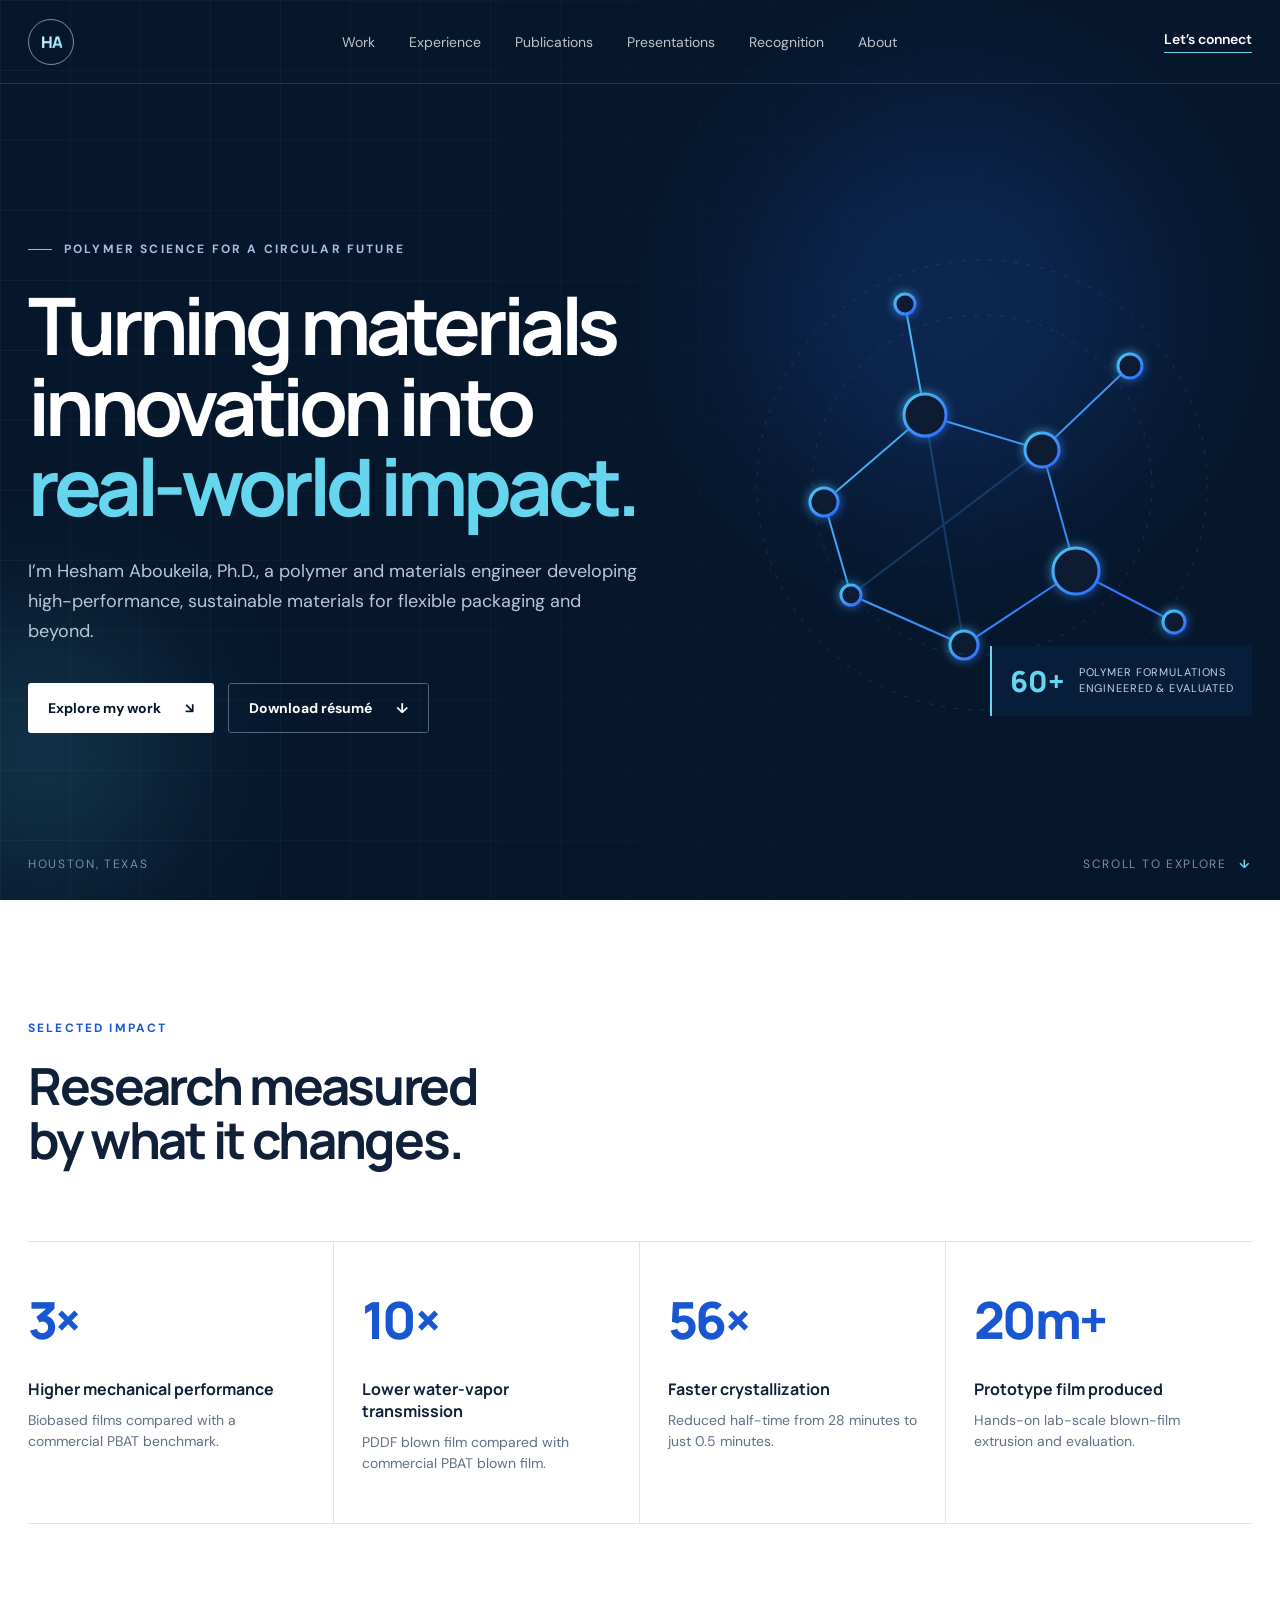
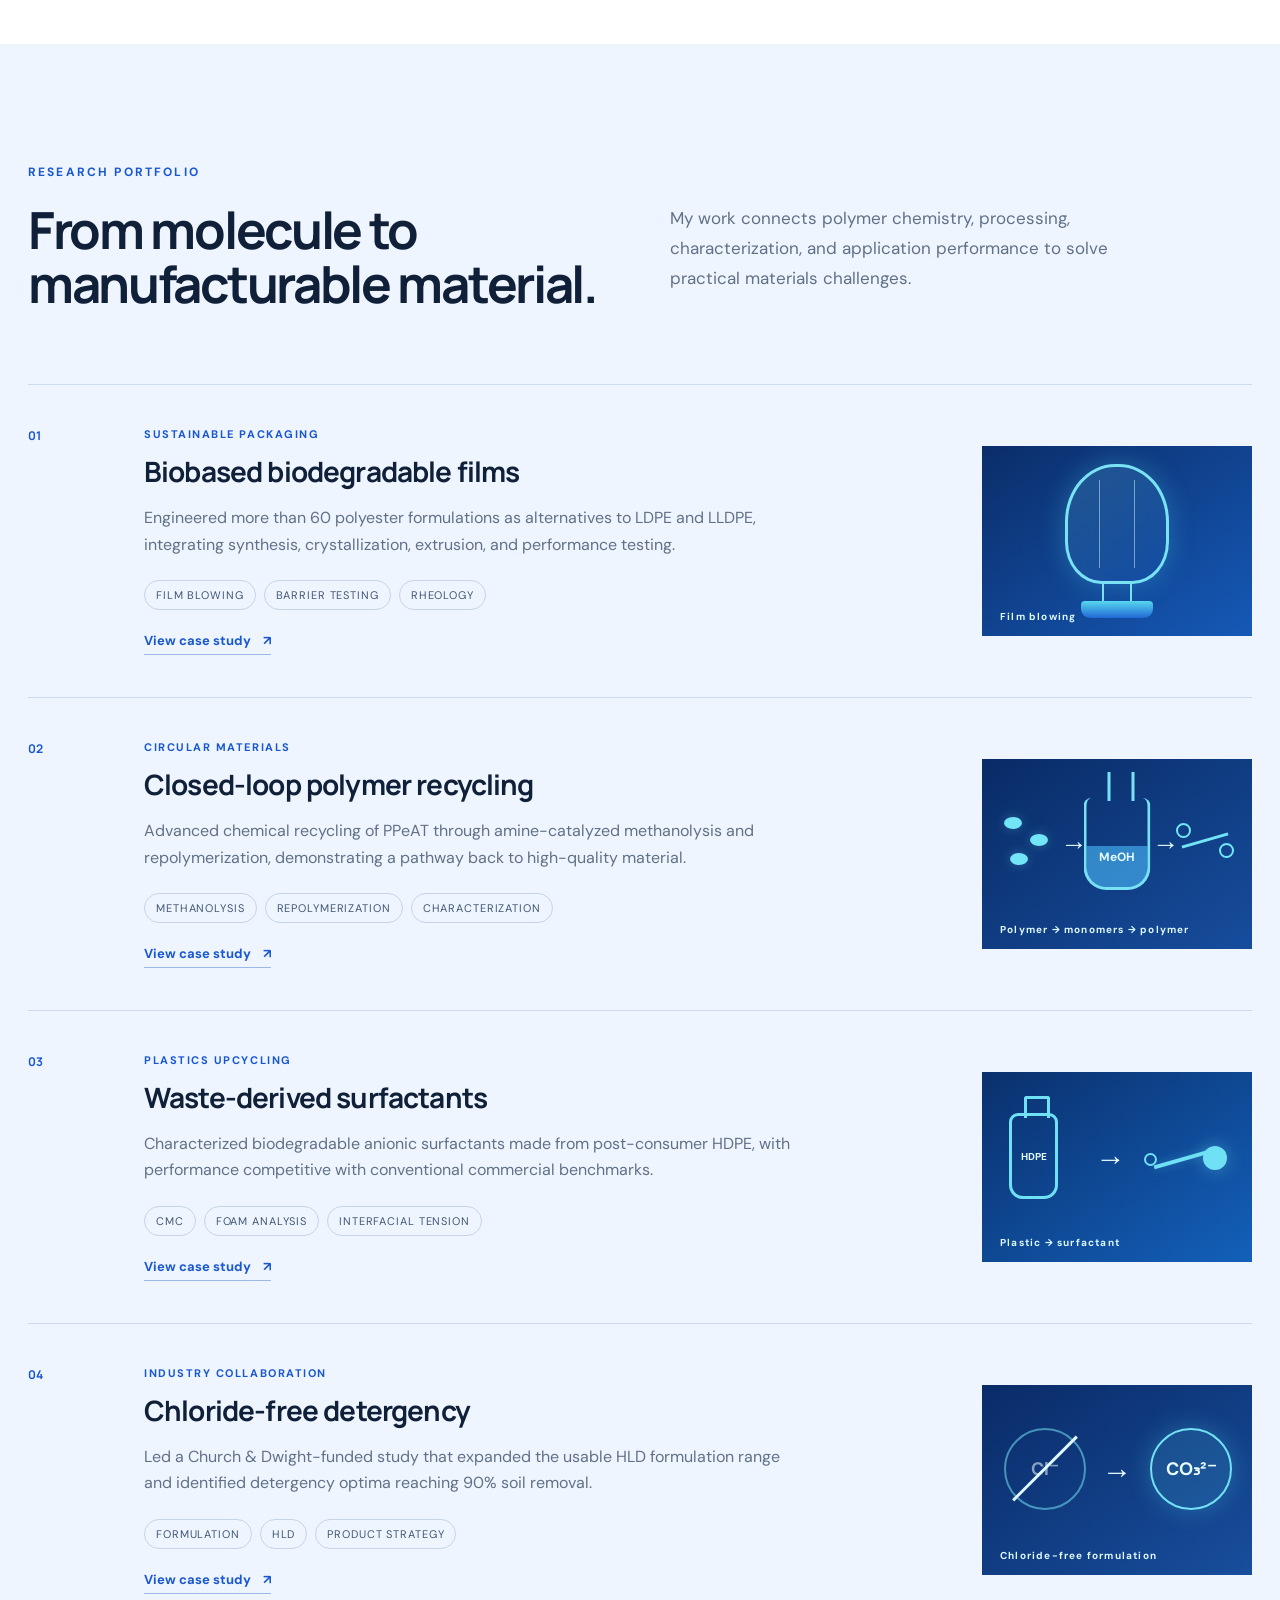
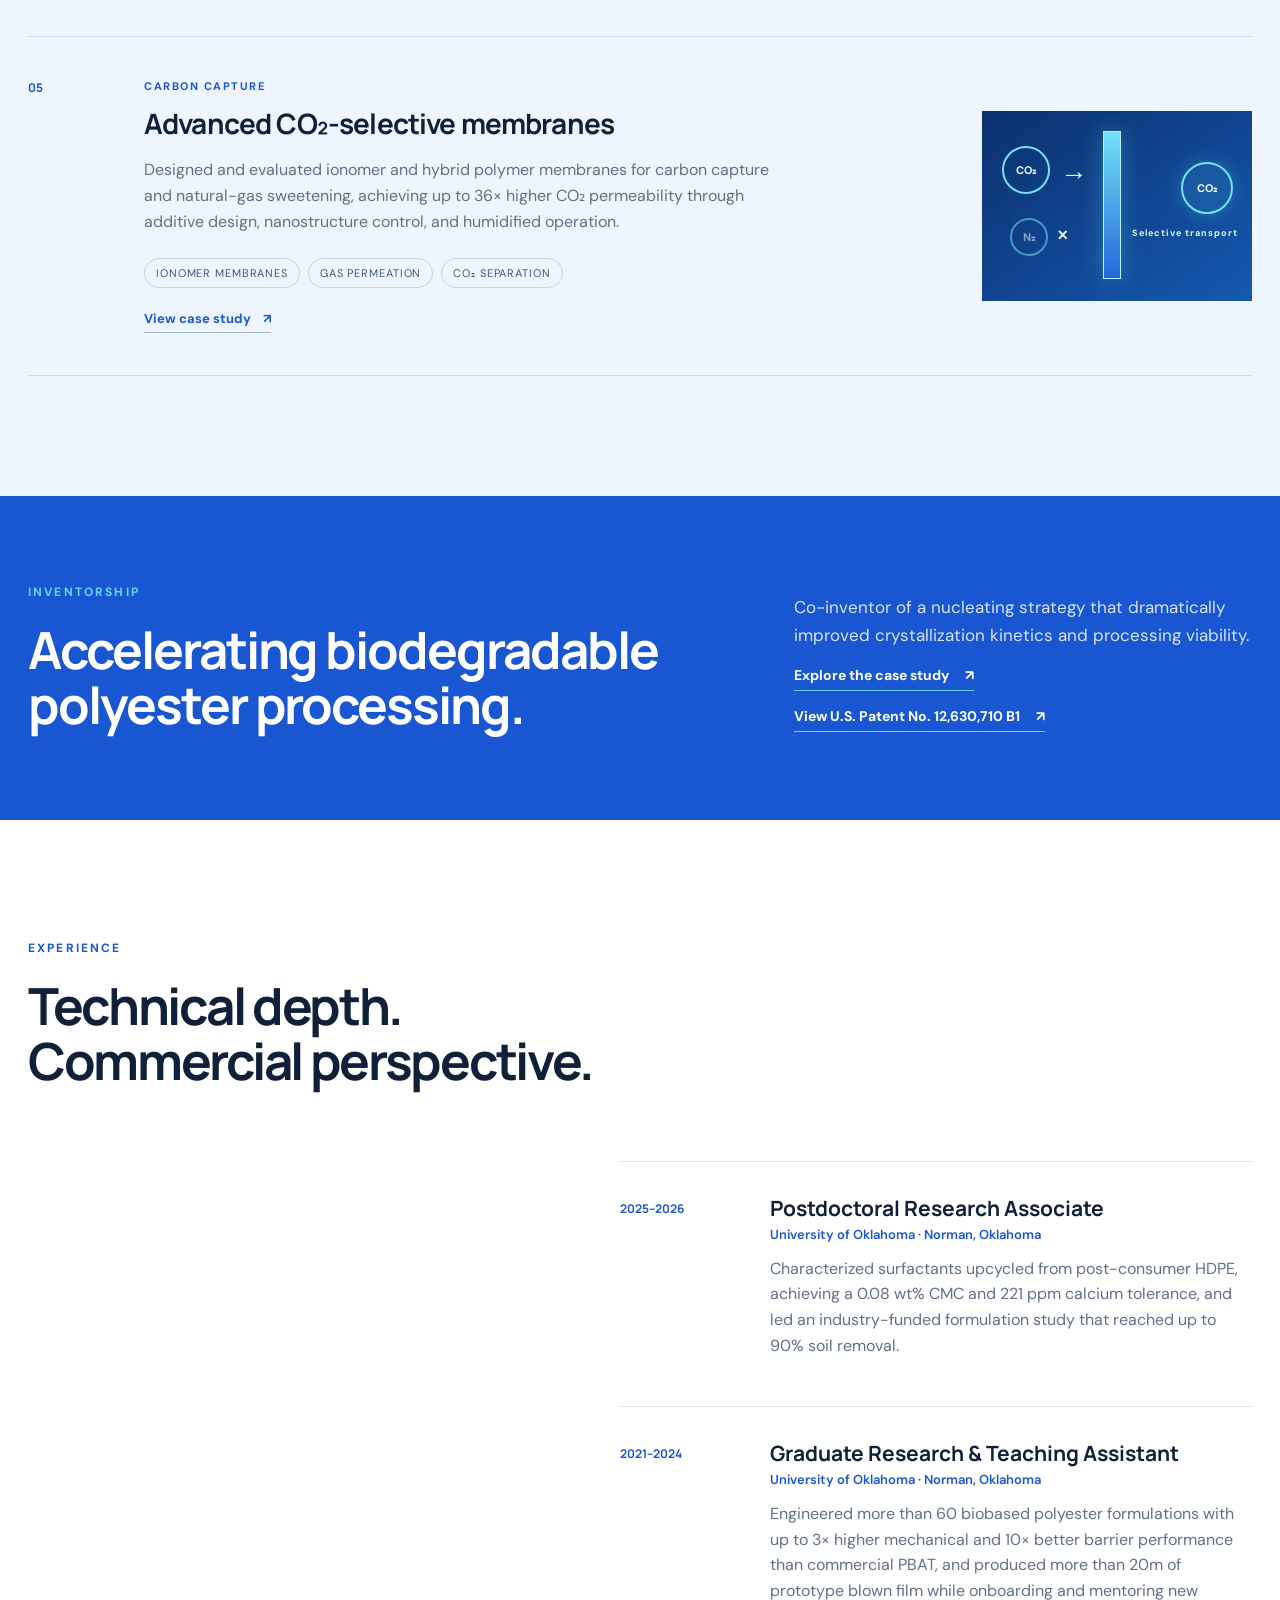
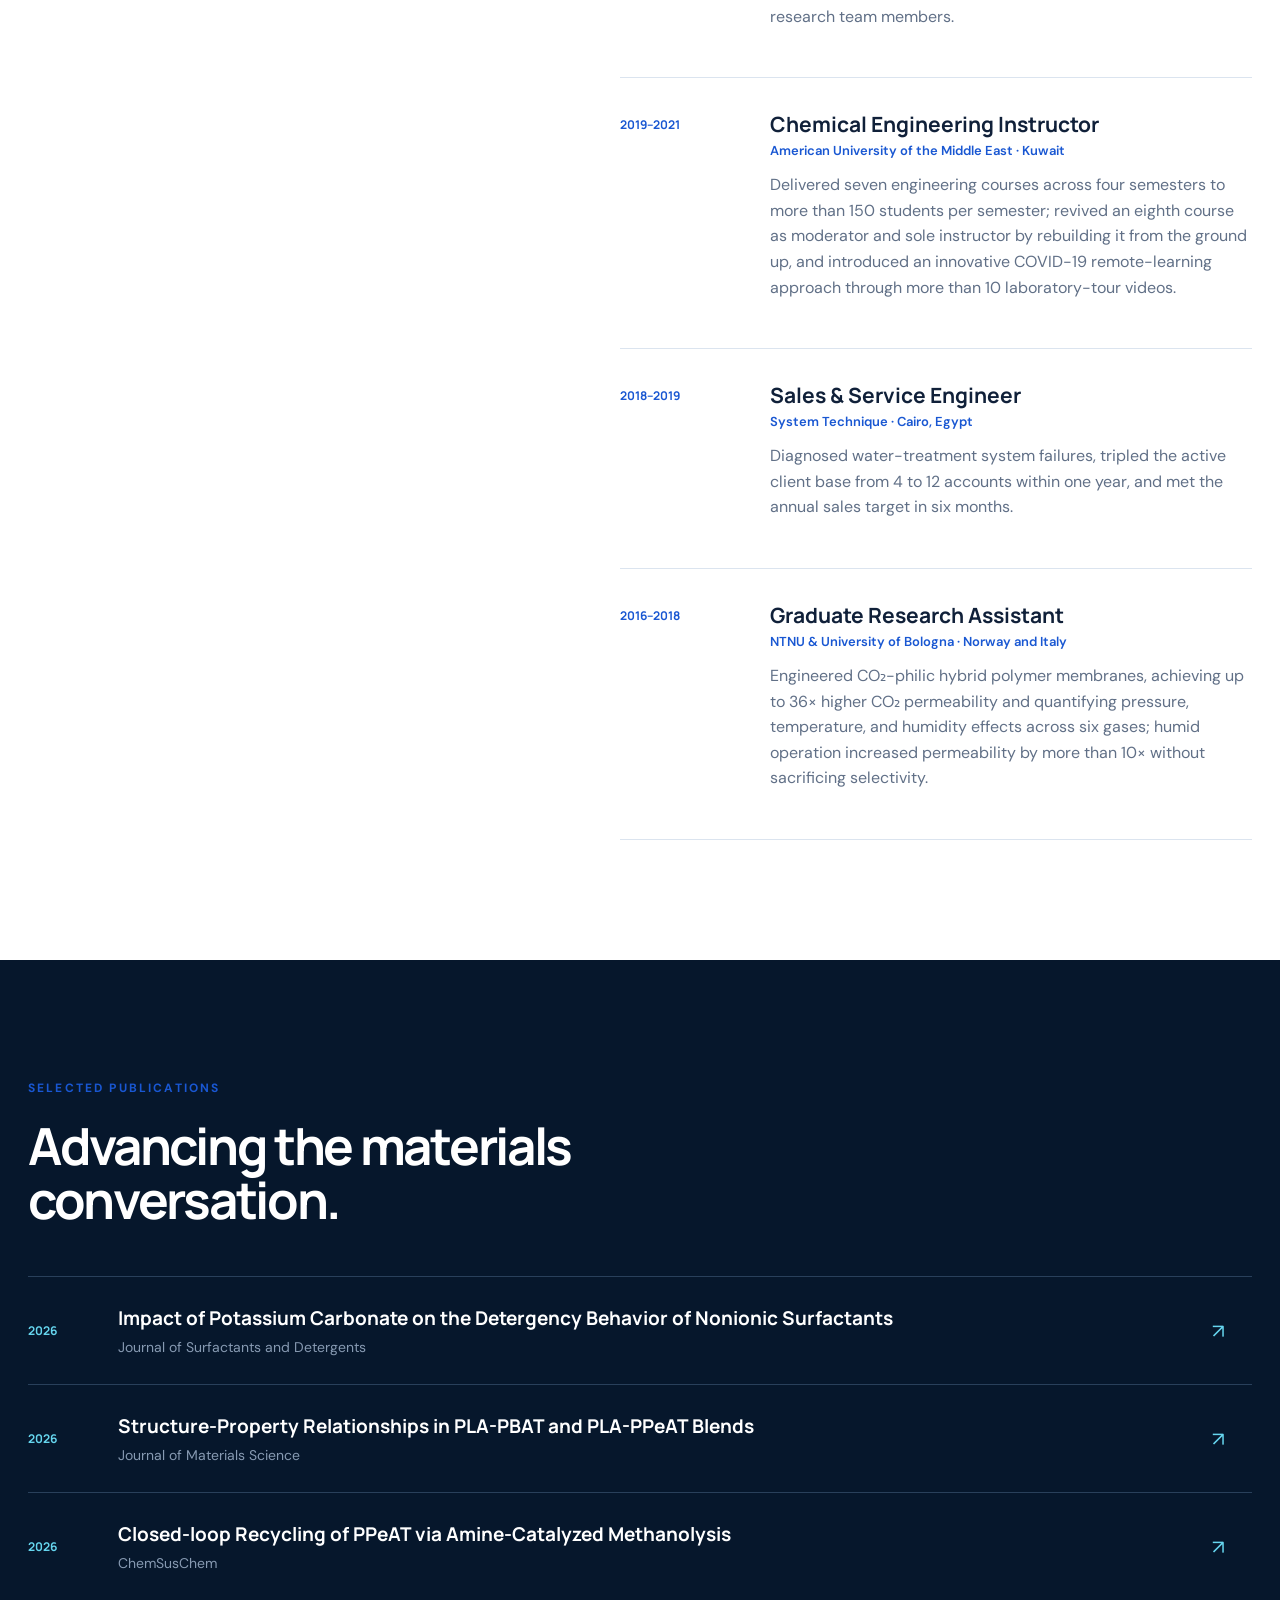
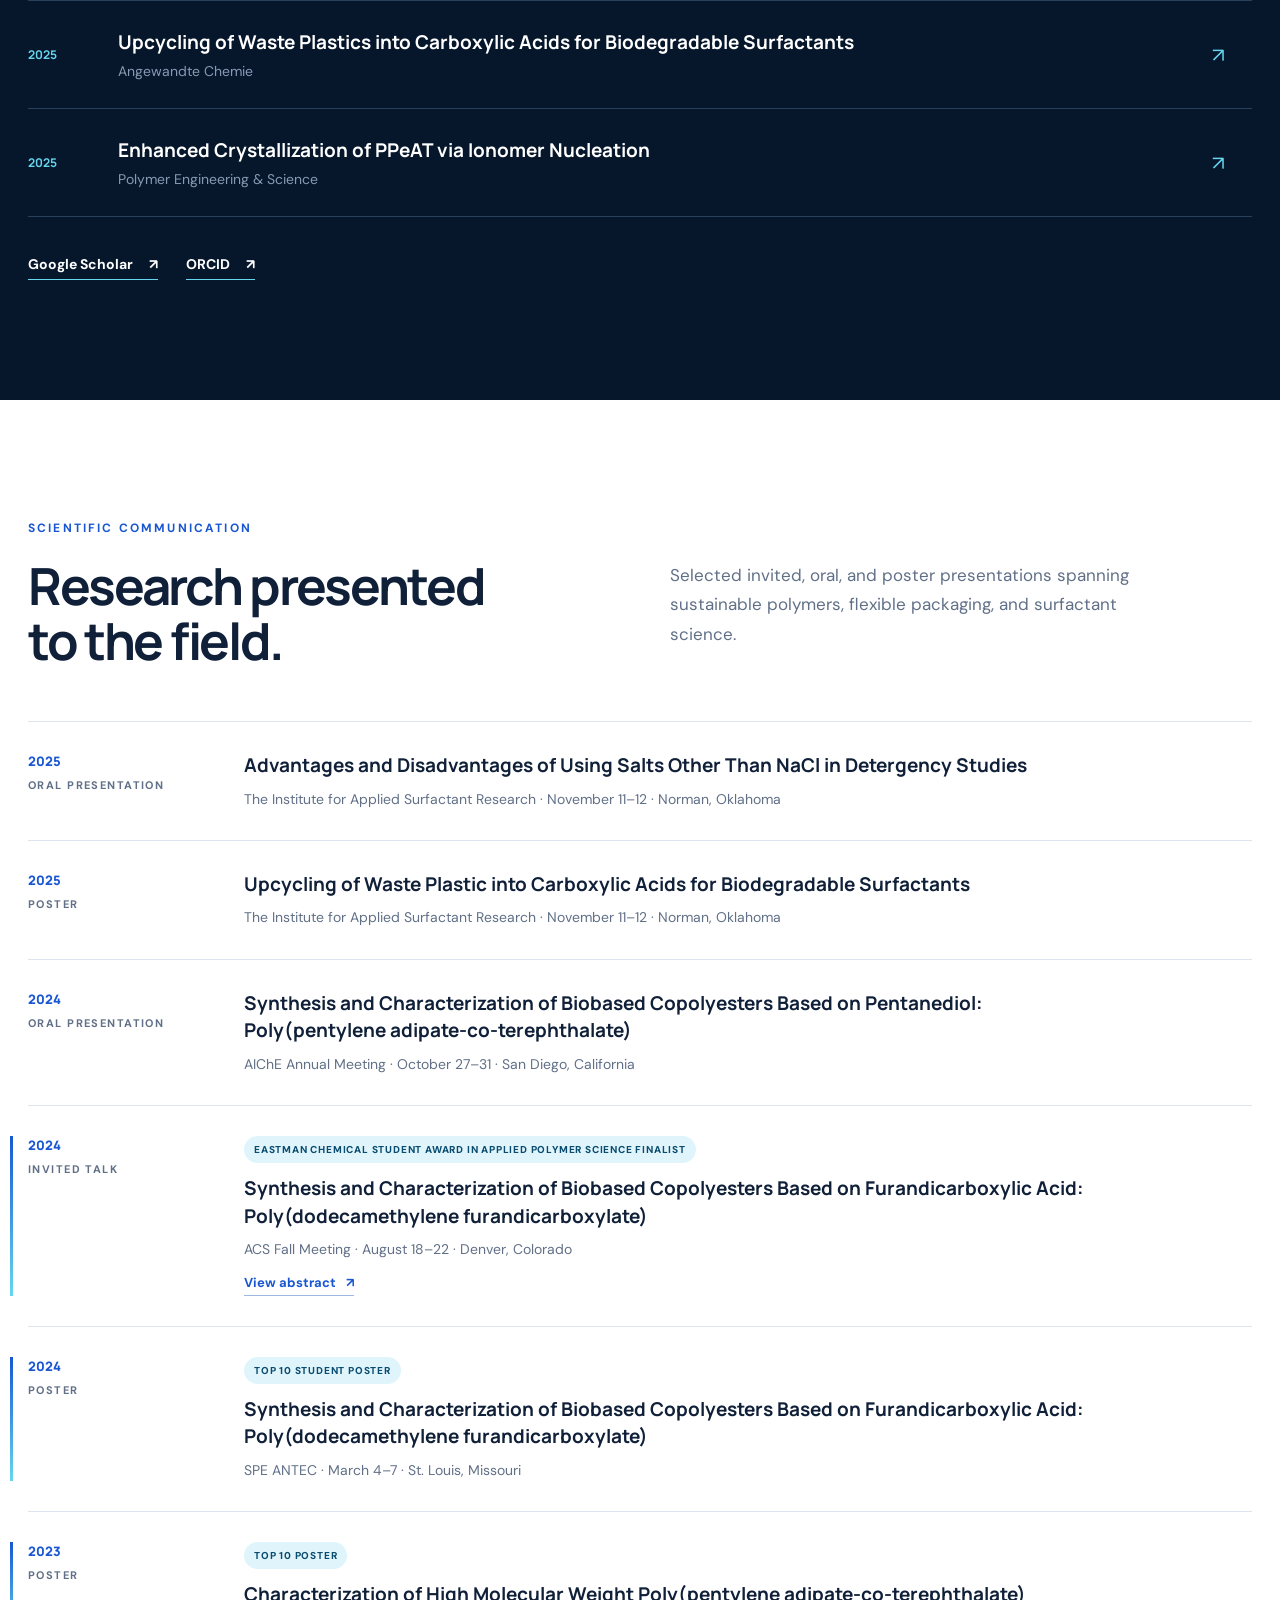
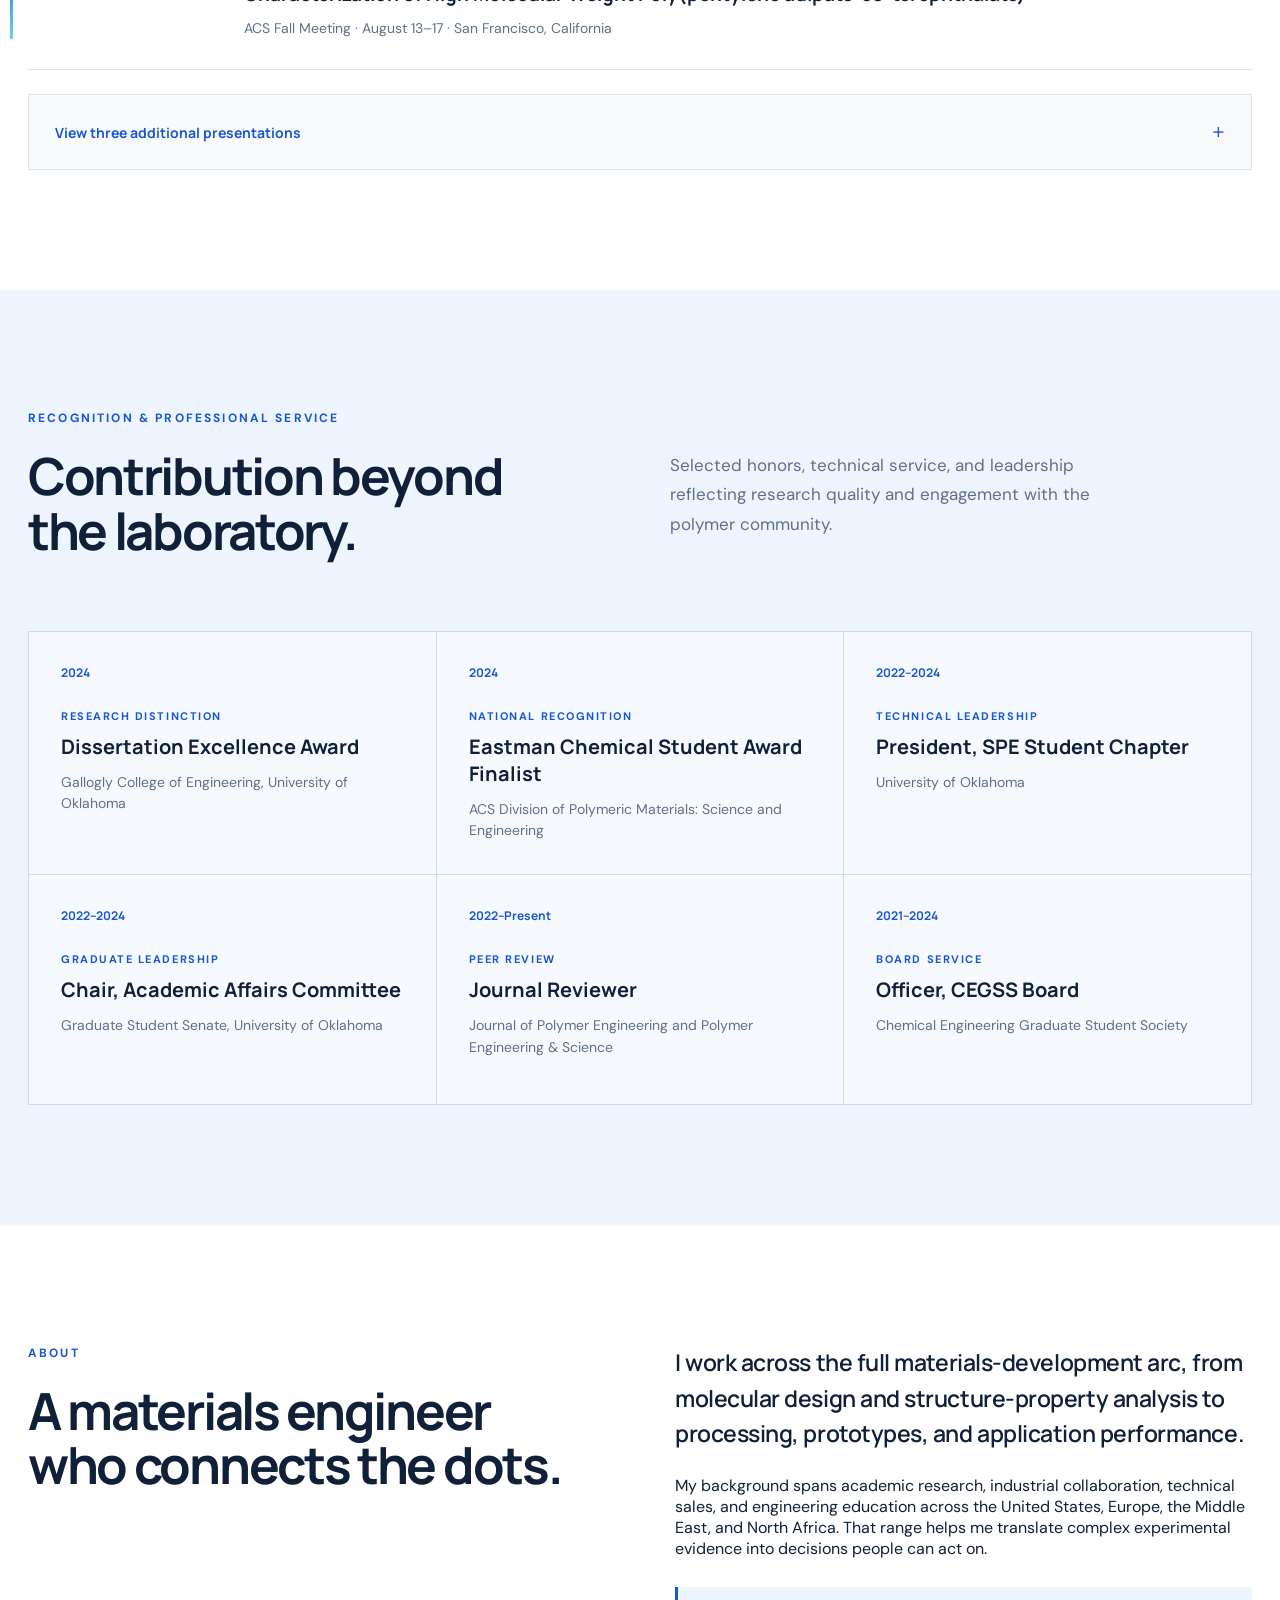
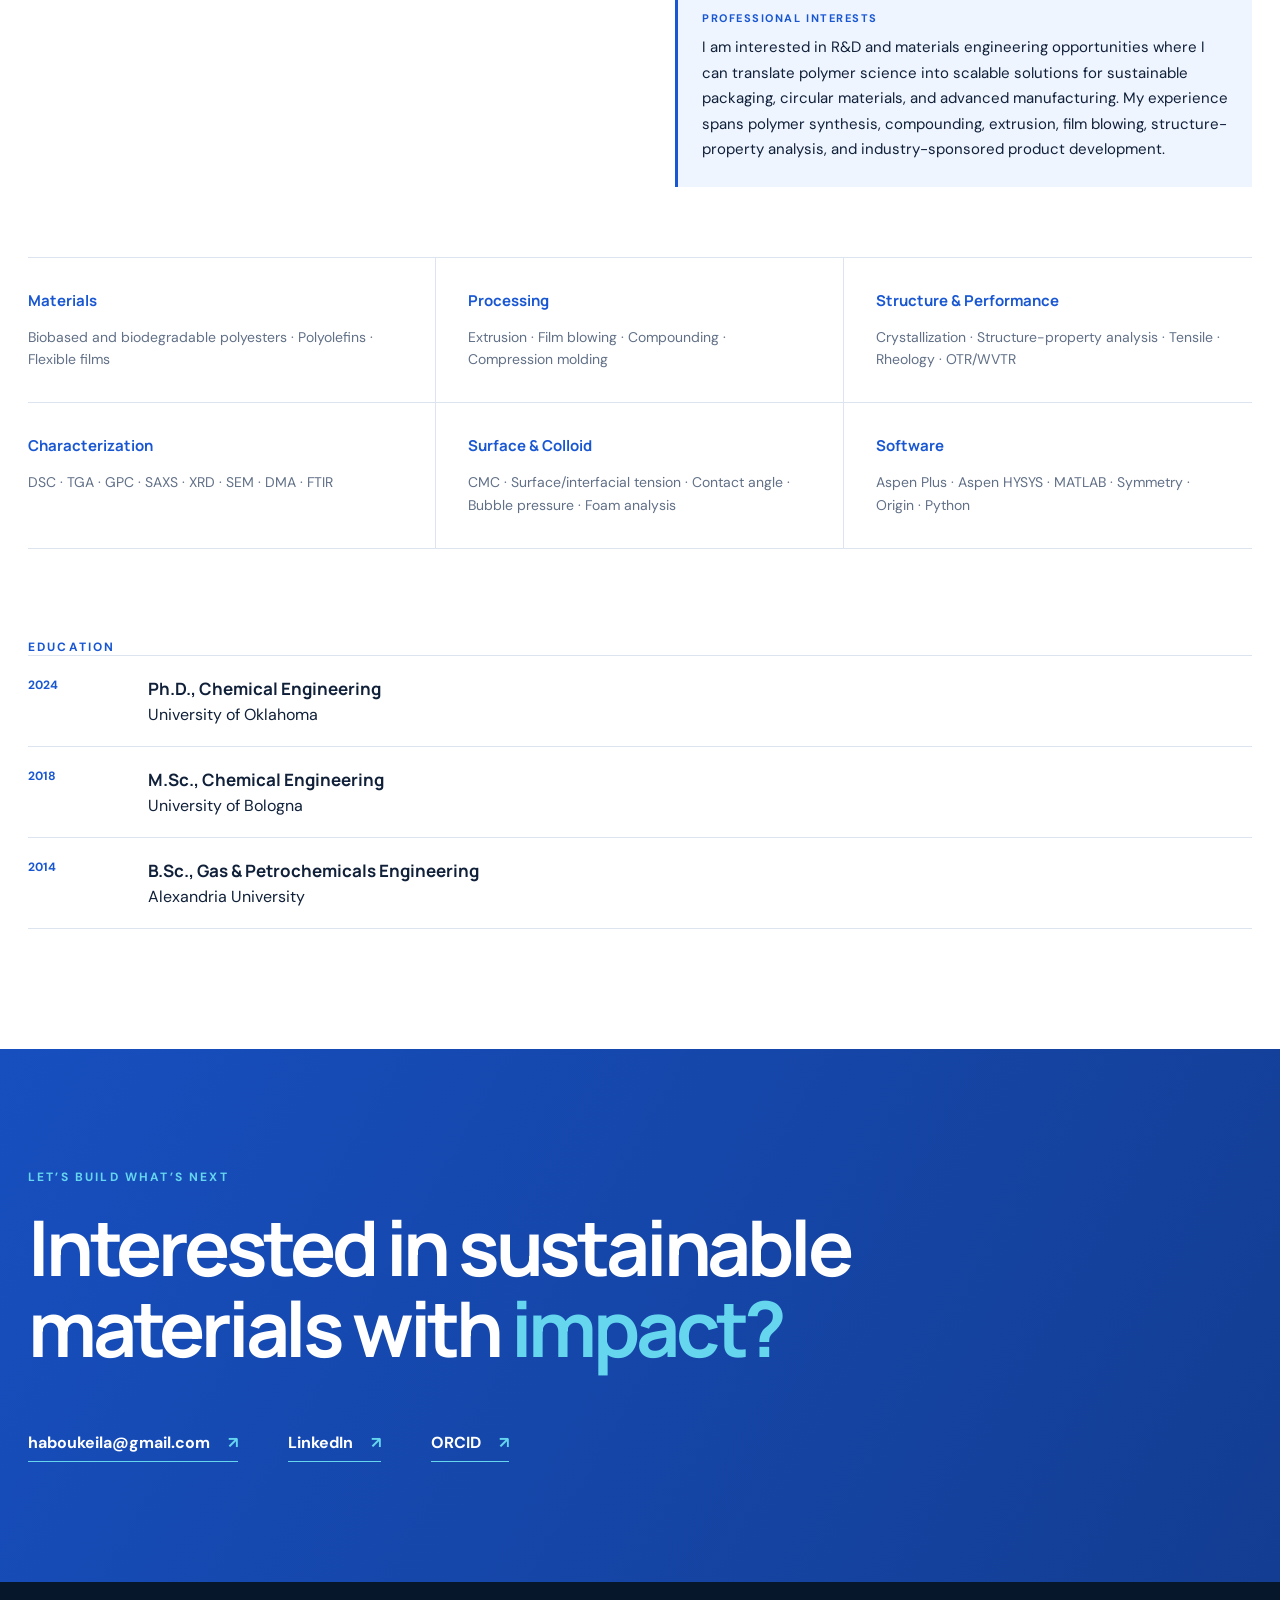
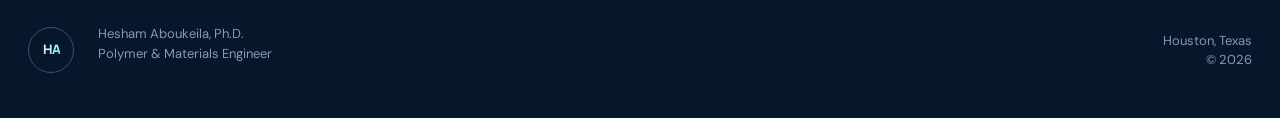
==== commit 26a671be: "Use full IASR conference dates" ====
--- a/index.html
+++ b/index.html
@@ -171,11 +171,11 @@
       <div class="presentation-list">
         <article class="presentation reveal">
           <div class="presentation-meta"><span>2025</span><strong>Oral presentation</strong></div>
-          <div class="presentation-body"><h3>Advantages and Disadvantages of Using Salts Other Than NaCl in Detergency Studies</h3><p>The Institute for Applied Surfactant Research · November 12 · Norman, Oklahoma</p></div>
+          <div class="presentation-body"><h3>Advantages and Disadvantages of Using Salts Other Than NaCl in Detergency Studies</h3><p>The Institute for Applied Surfactant Research · November 11–12 · Norman, Oklahoma</p></div>
         </article>
         <article class="presentation reveal">
           <div class="presentation-meta"><span>2025</span><strong>Poster</strong></div>
-          <div class="presentation-body"><h3>Upcycling of Waste Plastic into Carboxylic Acids for Biodegradable Surfactants</h3><p>The Institute for Applied Surfactant Research · November 11 · Norman, Oklahoma</p></div>
+          <div class="presentation-body"><h3>Upcycling of Waste Plastic into Carboxylic Acids for Biodegradable Surfactants</h3><p>The Institute for Applied Surfactant Research · November 11–12 · Norman, Oklahoma</p></div>
         </article>
         <article class="presentation reveal">
           <div class="presentation-meta"><span>2024</span><strong>Oral presentation</strong></div>
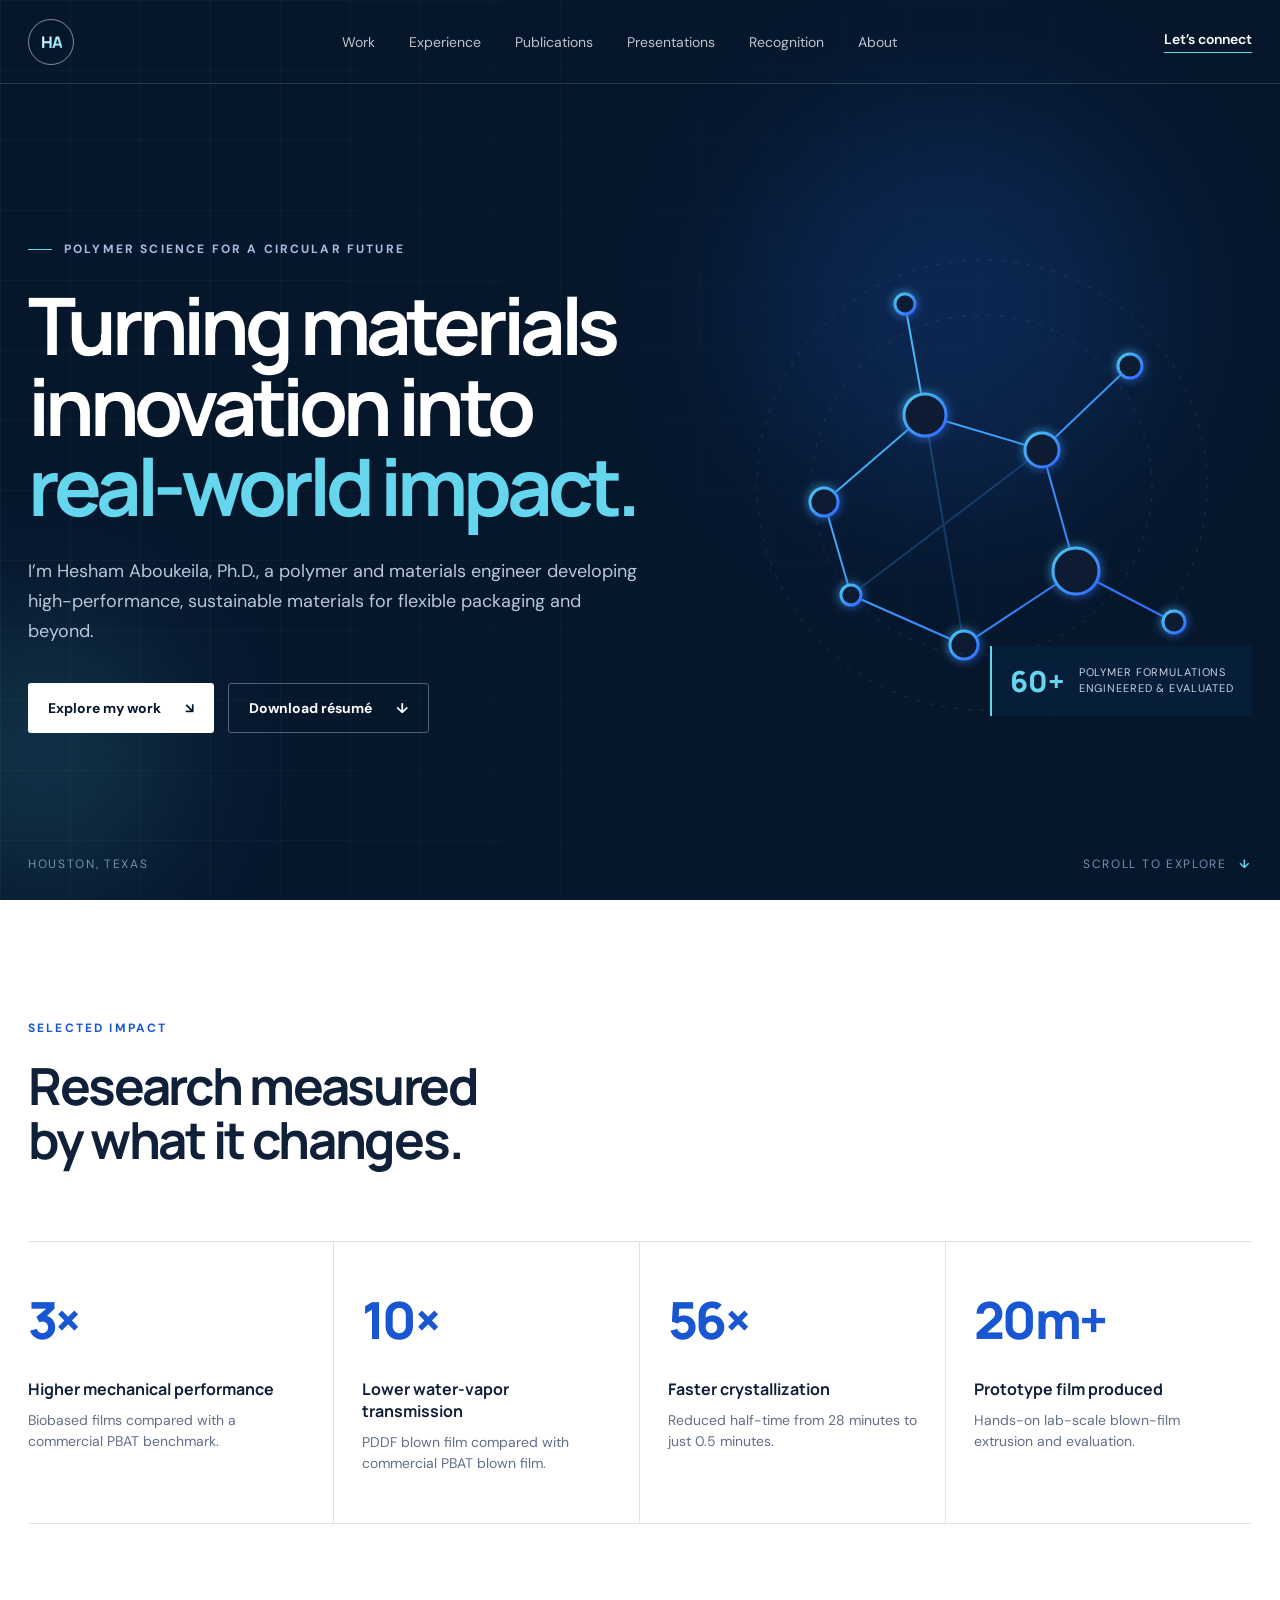
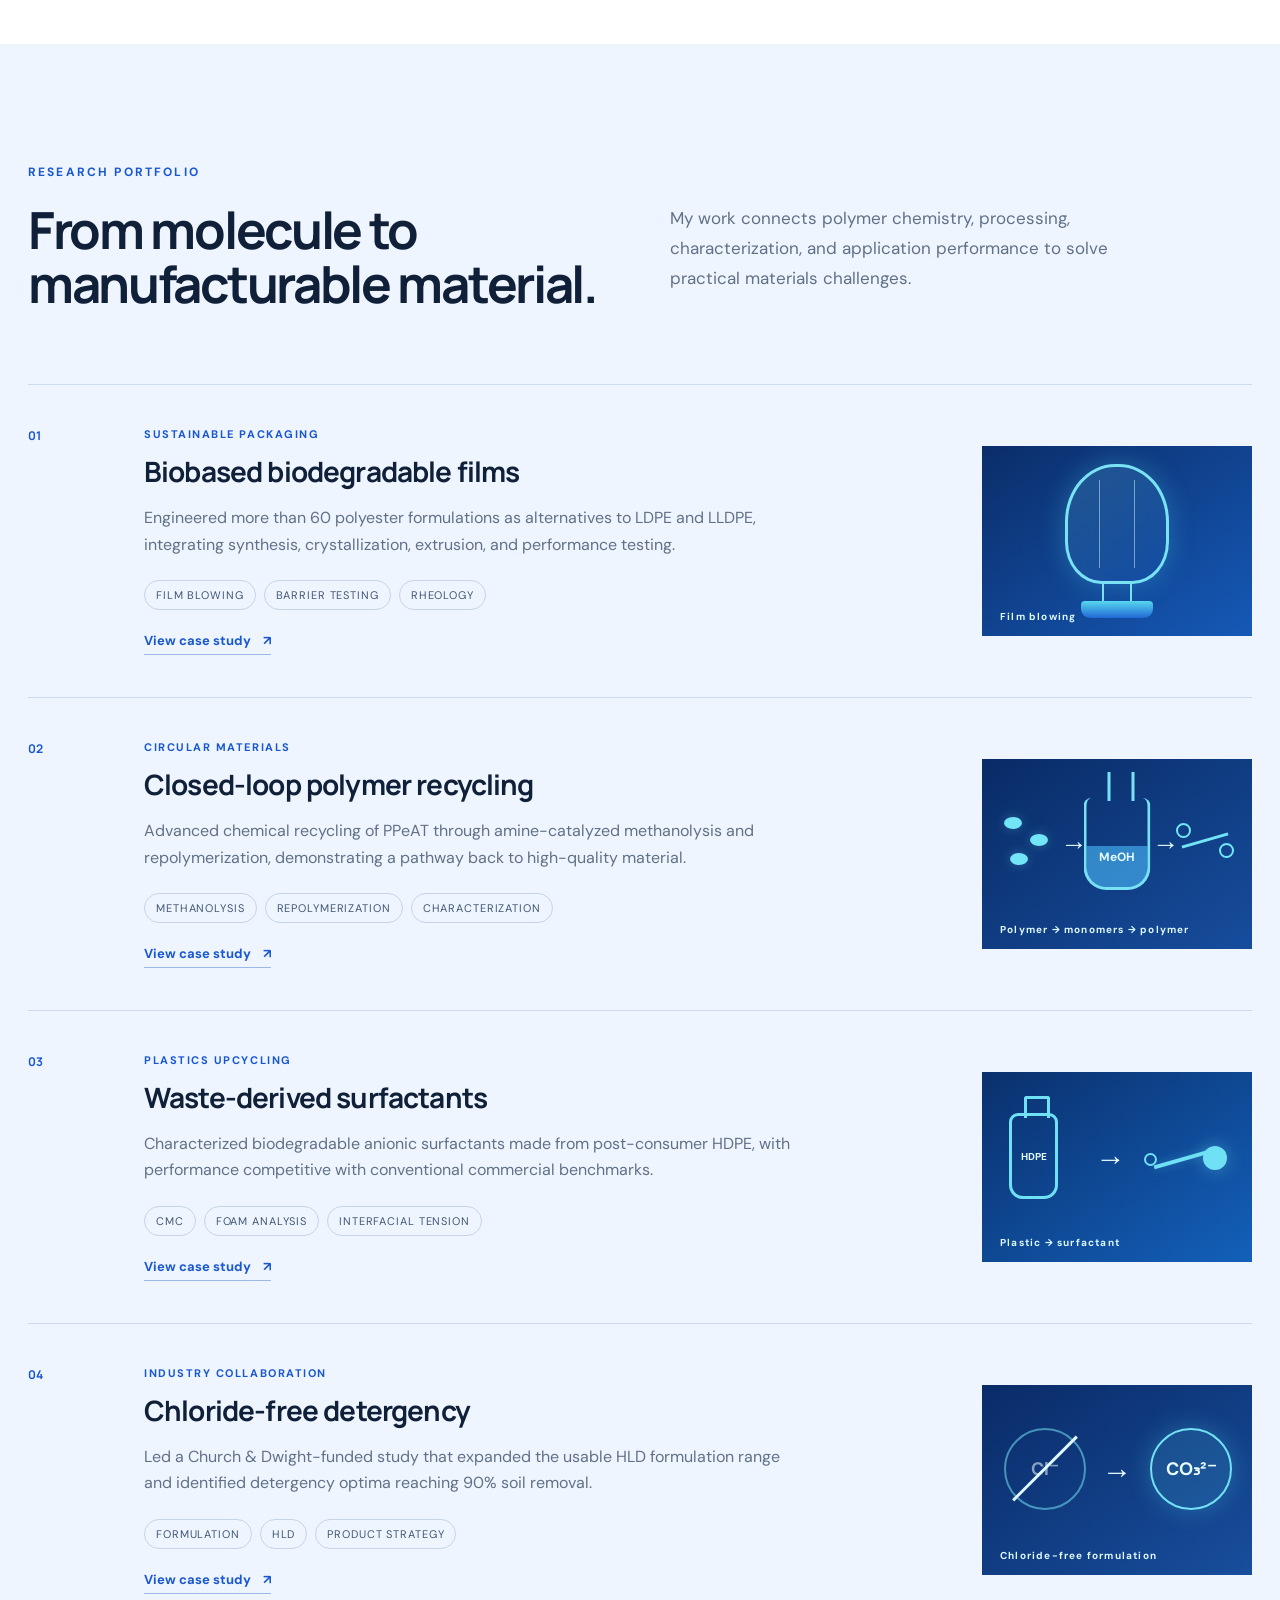
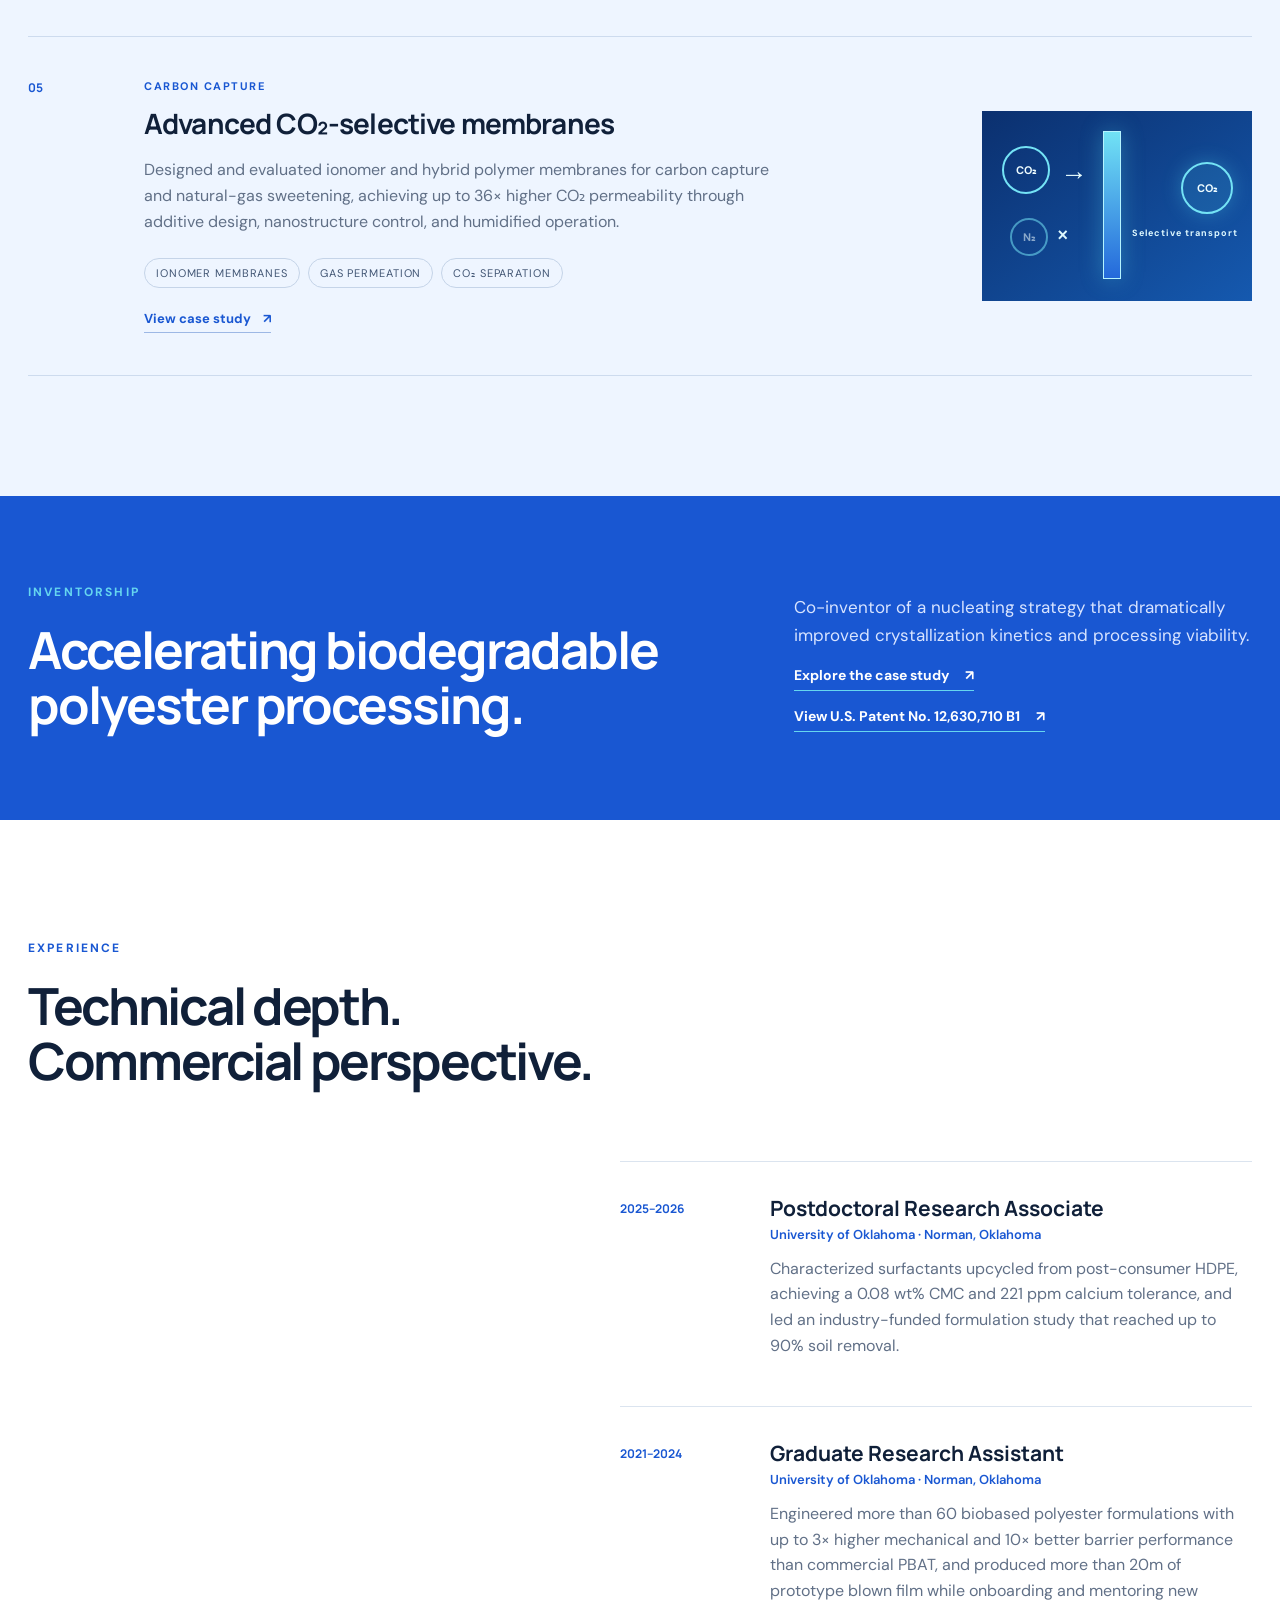
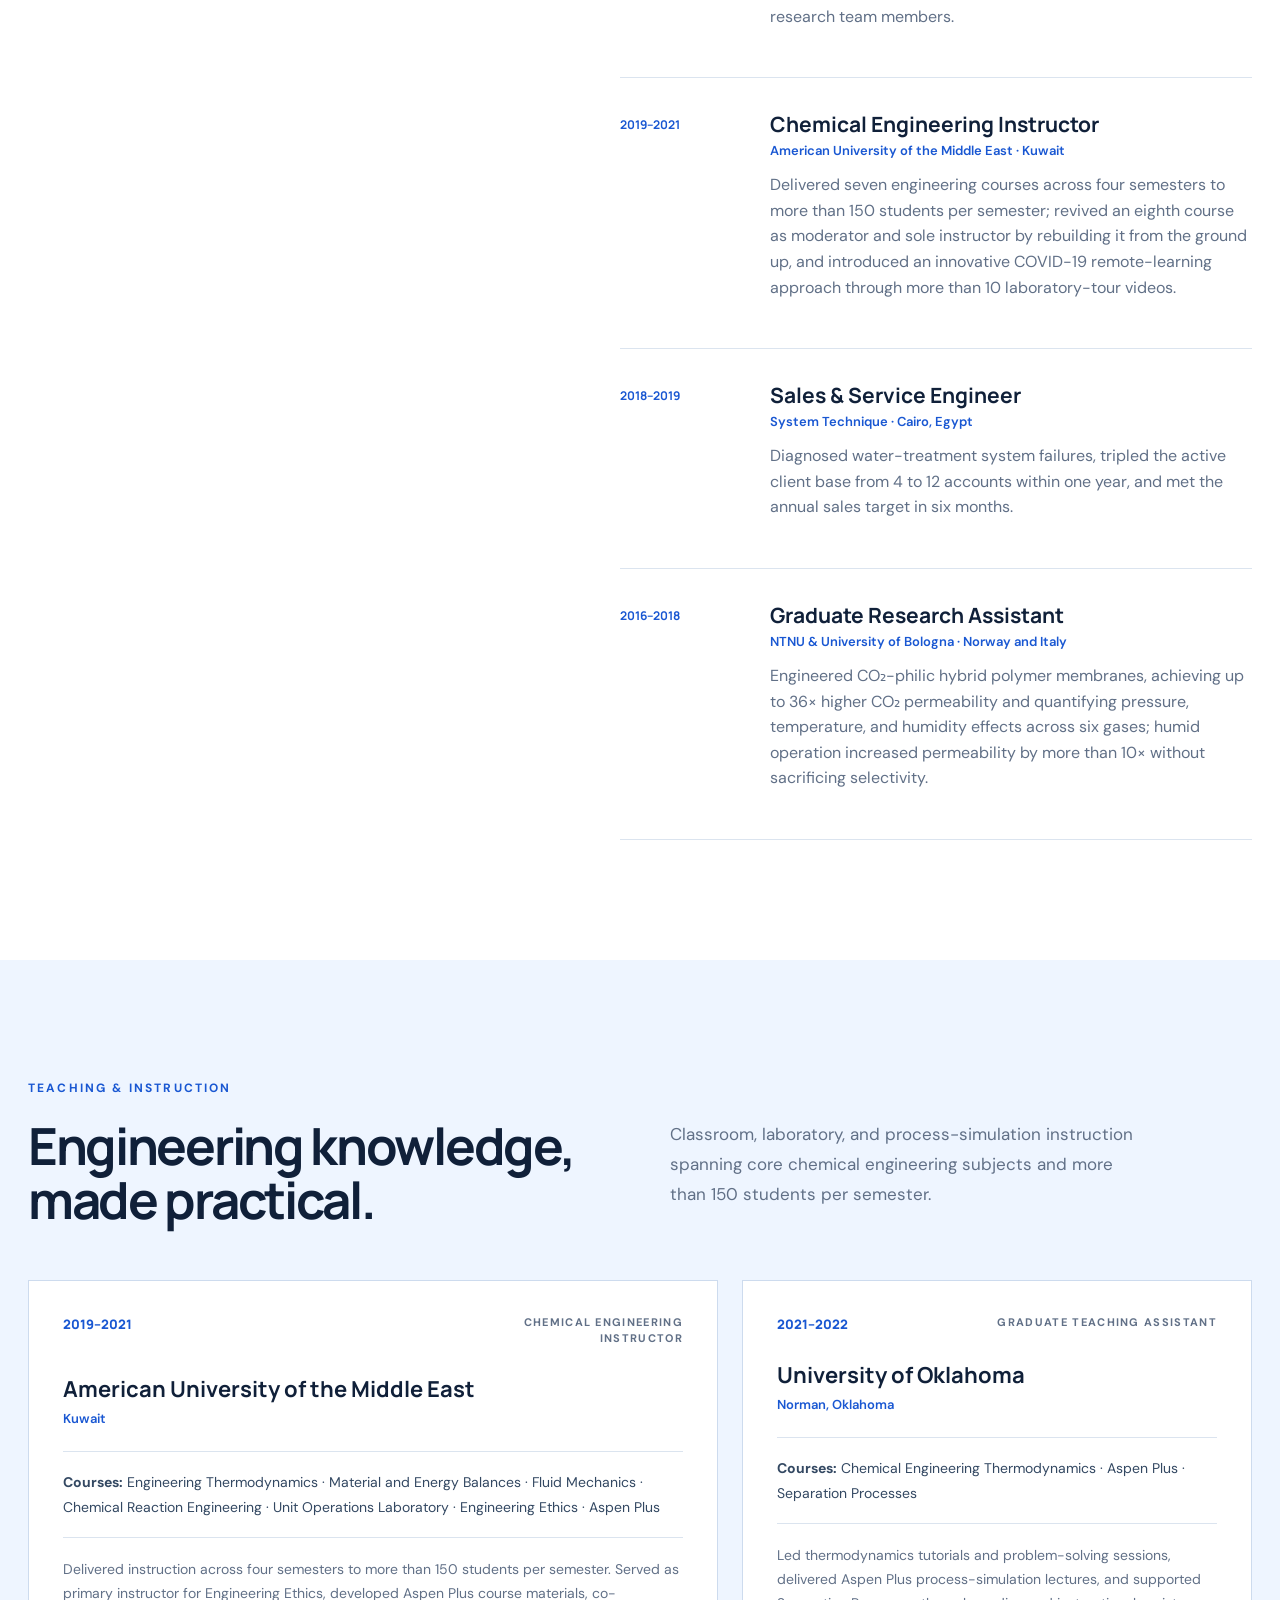
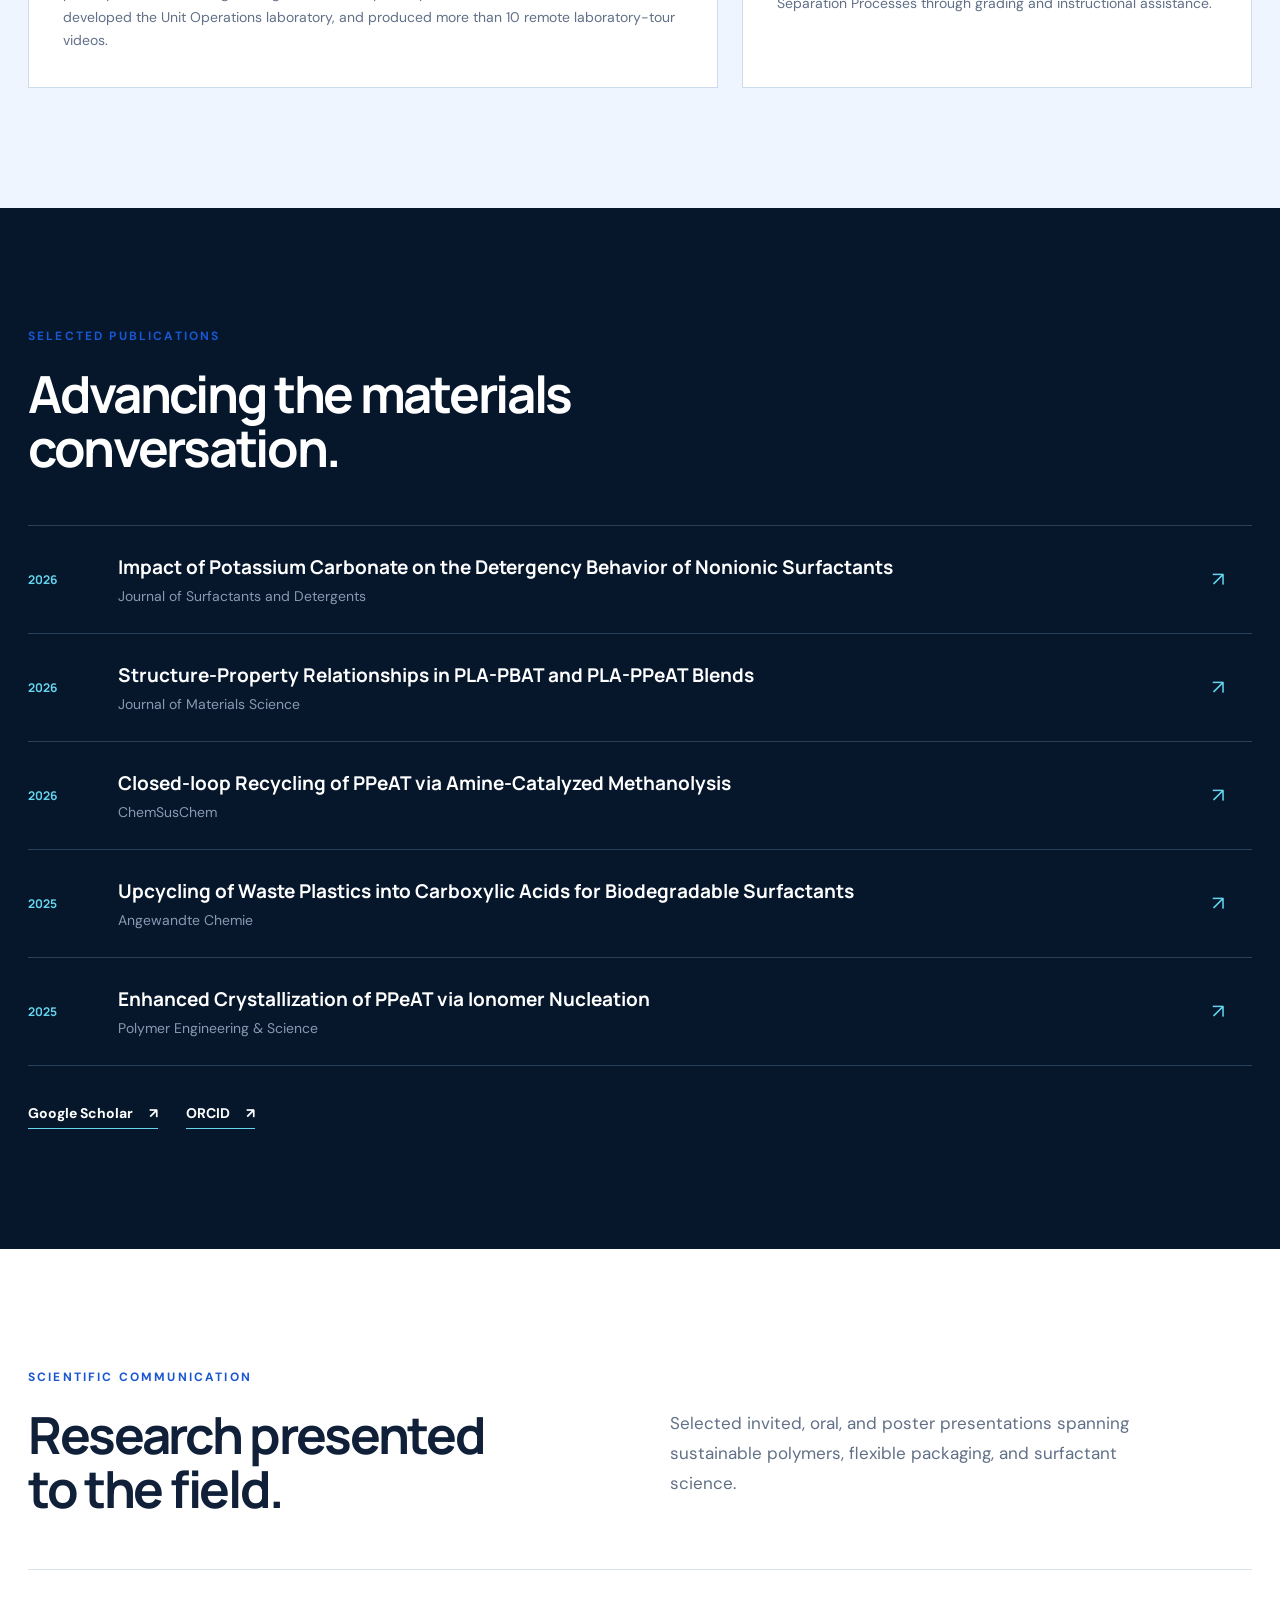
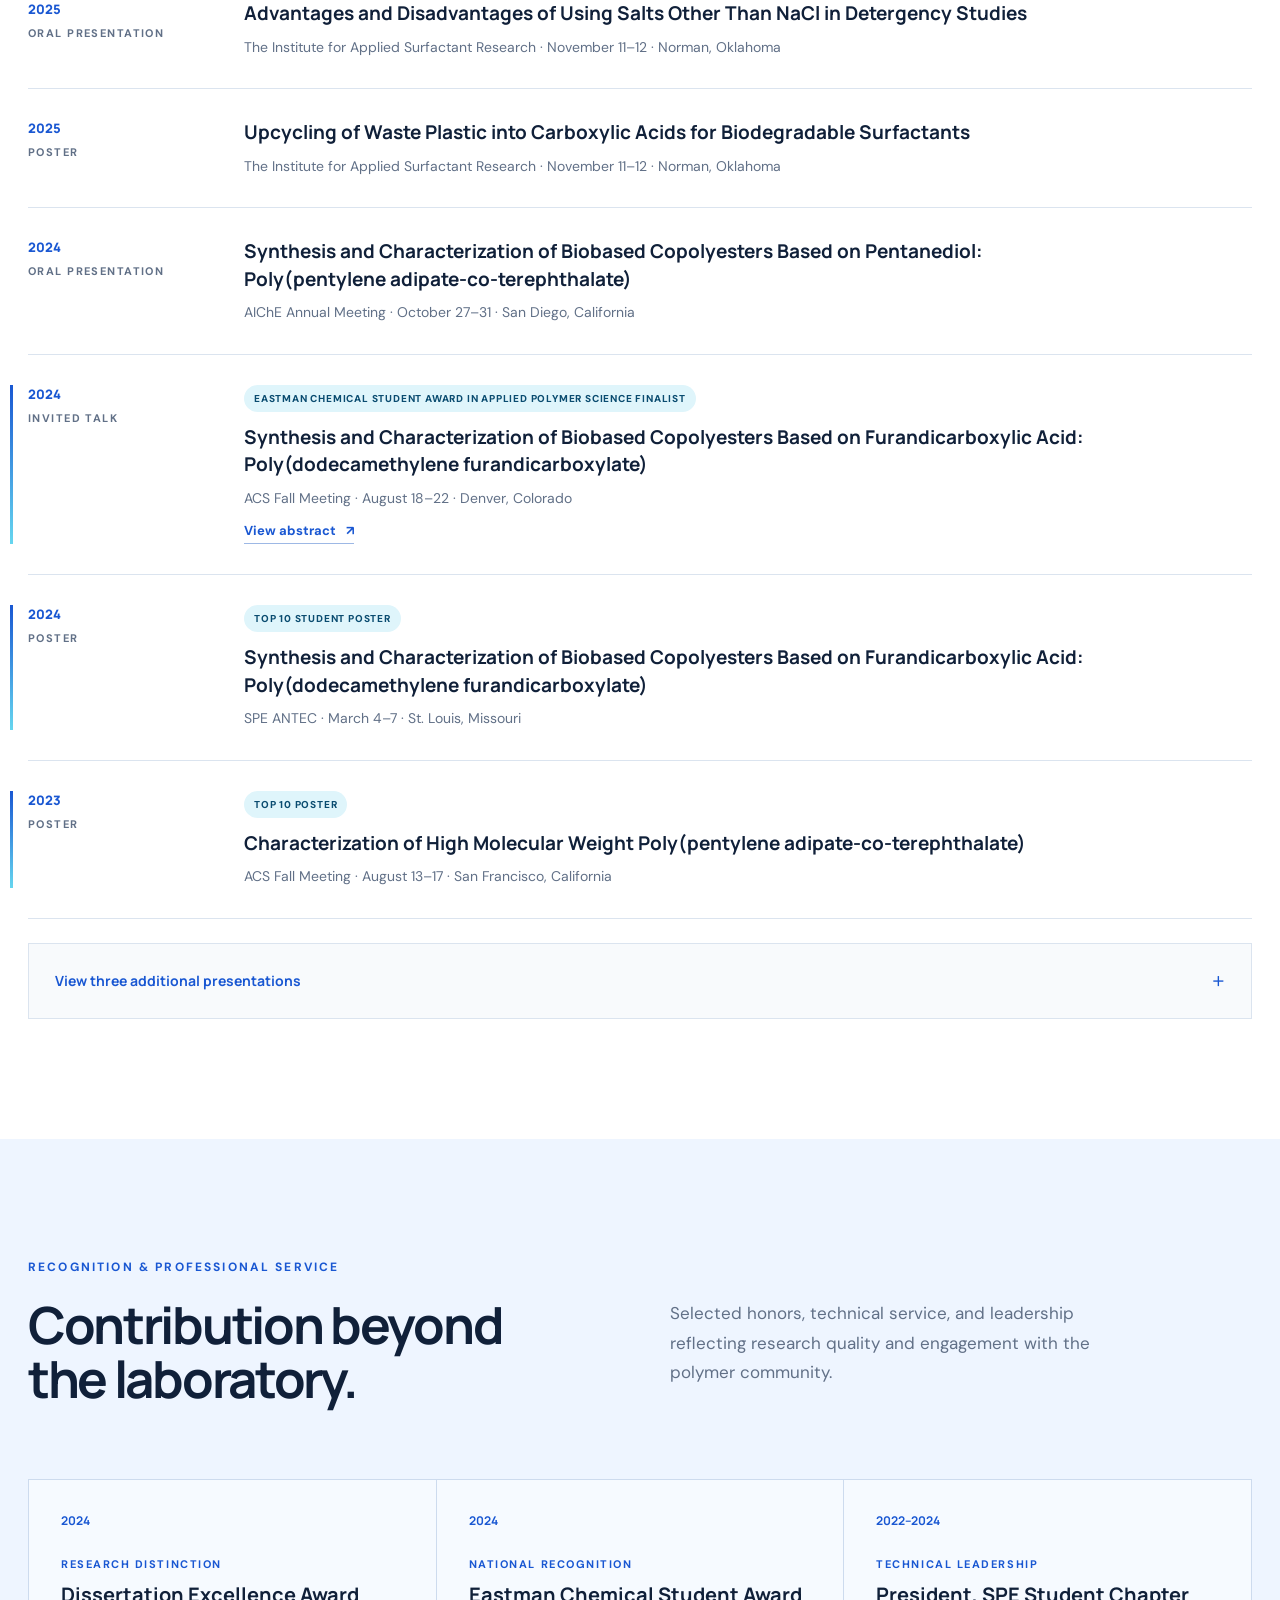
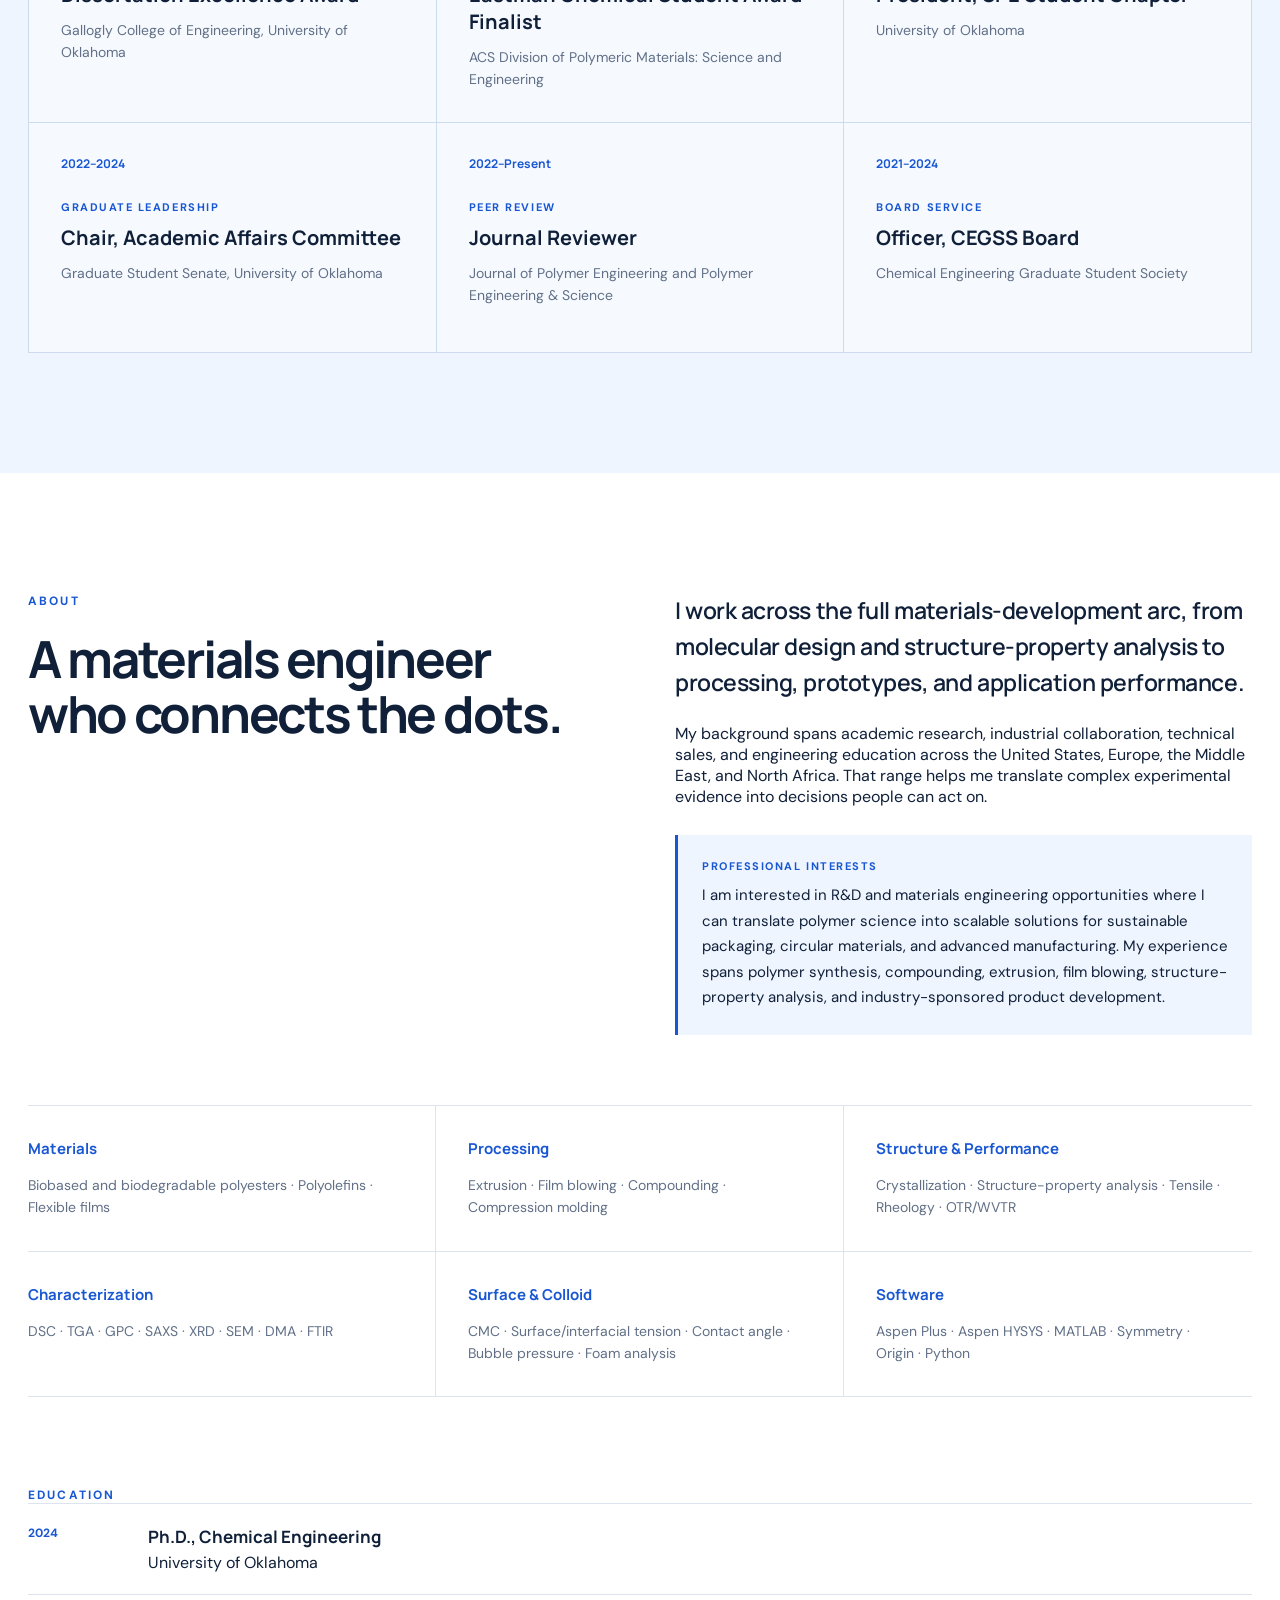
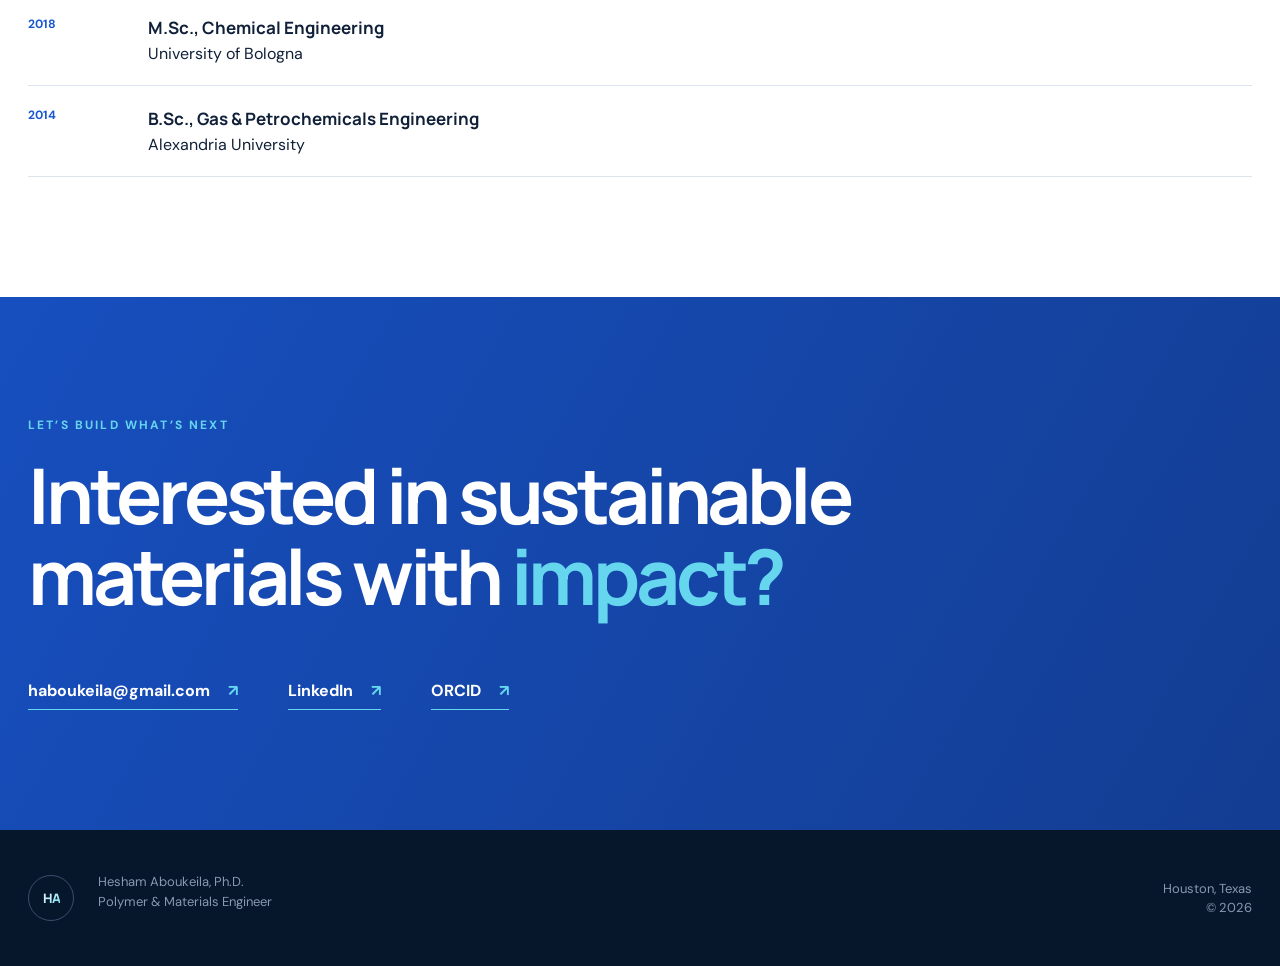
==== commit 29643129: "Add teaching and instruction section" ====
--- a/index.html
+++ b/index.html
@@ -35,7 +35,7 @@
   <link rel="preconnect" href="https://fonts.googleapis.com">
   <link rel="preconnect" href="https://fonts.gstatic.com" crossorigin>
   <link href="https://fonts.googleapis.com/css2?family=DM+Sans:wght@400;500;600;700&family=Manrope:wght@500;600;700;800&display=swap" rel="stylesheet">
-  <link rel="stylesheet" href="styles.css?v=5">
+  <link rel="stylesheet" href="styles.css?v=6">
   <script type="application/ld+json">
   {
     "@context": "https://schema.org",
@@ -143,10 +143,34 @@
       <div class="section-intro reveal"><p class="kicker">Experience</p><h2 id="experience-title">Technical depth.<br>Commercial perspective.</h2></div>
       <div class="timeline">
         <article class="role reveal"><div class="role-date">2025–2026</div><div><h3>Postdoctoral Research Associate</h3><p class="place">University of Oklahoma · Norman, Oklahoma</p><p>Characterized surfactants upcycled from post-consumer HDPE, achieving a 0.08 wt% CMC and 221 ppm calcium tolerance, and led an industry-funded formulation study that reached up to 90% soil removal.</p></div></article>
-        <article class="role reveal"><div class="role-date">2021–2024</div><div><h3>Graduate Research & Teaching Assistant</h3><p class="place">University of Oklahoma · Norman, Oklahoma</p><p>Engineered more than 60 biobased polyester formulations with up to 3× higher mechanical and 10× better barrier performance than commercial PBAT, and produced more than 20m of prototype blown film while onboarding and mentoring new research team members.</p></div></article>
+        <article class="role reveal"><div class="role-date">2021–2024</div><div><h3>Graduate Research Assistant</h3><p class="place">University of Oklahoma · Norman, Oklahoma</p><p>Engineered more than 60 biobased polyester formulations with up to 3× higher mechanical and 10× better barrier performance than commercial PBAT, and produced more than 20m of prototype blown film while onboarding and mentoring new research team members.</p></div></article>
         <article class="role reveal"><div class="role-date">2019–2021</div><div><h3>Chemical Engineering Instructor</h3><p class="place">American University of the Middle East · Kuwait</p><p>Delivered seven engineering courses across four semesters to more than 150 students per semester; revived an eighth course as moderator and sole instructor by rebuilding it from the ground up, and introduced an innovative COVID-19 remote-learning approach through more than 10 laboratory-tour videos.</p></div></article>
         <article class="role reveal"><div class="role-date">2018–2019</div><div><h3>Sales & Service Engineer</h3><p class="place">System Technique · Cairo, Egypt</p><p>Diagnosed water-treatment system failures, tripled the active client base from 4 to 12 accounts within one year, and met the annual sales target in six months.</p></div></article>
         <article class="role reveal"><div class="role-date">2016–2018</div><div><h3>Graduate Research Assistant</h3><p class="place">NTNU & University of Bologna · Norway and Italy</p><p>Engineered CO₂-philic hybrid polymer membranes, achieving up to 36× higher CO₂ permeability and quantifying pressure, temperature, and humidity effects across six gases; humid operation increased permeability by more than 10× without sacrificing selectivity.</p></div></article>
+      </div>
+    </section>
+
+    <section class="teaching section" id="teaching" aria-labelledby="teaching-title">
+      <div class="section-intro reveal">
+        <p class="kicker">Teaching &amp; instruction</p>
+        <h2 id="teaching-title">Engineering knowledge,<br>made practical.</h2>
+        <p class="intro-copy">Classroom, laboratory, and process-simulation instruction spanning core chemical engineering subjects and more than 150 students per semester.</p>
+      </div>
+      <div class="teaching-grid">
+        <article class="teaching-card reveal">
+          <div class="teaching-meta"><span>2019–2021</span><strong>Chemical Engineering Instructor</strong></div>
+          <h3>American University of the Middle East</h3>
+          <p class="place">Kuwait</p>
+          <p class="teaching-courses"><strong>Courses:</strong> Engineering Thermodynamics · Material and Energy Balances · Fluid Mechanics · Chemical Reaction Engineering · Unit Operations Laboratory · Engineering Ethics · Aspen Plus</p>
+          <p class="teaching-impact">Delivered instruction across four semesters to more than 150 students per semester. Served as primary instructor for Engineering Ethics, developed Aspen Plus course materials, co-developed the Unit Operations laboratory, and produced more than 10 remote laboratory-tour videos.</p>
+        </article>
+        <article class="teaching-card reveal">
+          <div class="teaching-meta"><span>2021–2022</span><strong>Graduate Teaching Assistant</strong></div>
+          <h3>University of Oklahoma</h3>
+          <p class="place">Norman, Oklahoma</p>
+          <p class="teaching-courses"><strong>Courses:</strong> Chemical Engineering Thermodynamics · Aspen Plus · Separation Processes</p>
+          <p class="teaching-impact">Led thermodynamics tutorials and problem-solving sessions, delivered Aspen Plus process-simulation lectures, and supported Separation Processes through grading and instructional assistance.</p>
+        </article>
       </div>
     </section>
 
--- a/styles.css
+++ b/styles.css
@@ -10,3 +10,7 @@
 .presentations{background:#fff}.presentations .section-intro{margin-bottom:54px}.presentation-list{border-top:1px solid var(--line)}.presentation{display:grid;grid-template-columns:180px 1fr;gap:36px;padding:30px 0;border-bottom:1px solid var(--line)}.presentation-meta{display:flex;flex-direction:column;gap:8px}.presentation-meta span{font:800 13px "Manrope",sans-serif;color:var(--blue)}.presentation-meta strong{font-size:11px;letter-spacing:.13em;text-transform:uppercase;color:var(--muted)}.presentation-body{max-width:860px}.presentation-body h3{font-size:19px;line-height:1.45;margin-bottom:8px}.presentation-body p{margin:0;color:var(--muted);font-size:14px;line-height:1.6}.presentation-body a{display:inline-flex;gap:10px;margin-top:13px;padding-bottom:4px;border-bottom:1px solid #9db8e5;color:var(--blue);font-size:13px;font-weight:700}.presentation-badge{display:inline-block;margin-bottom:12px;padding:7px 10px;border-radius:999px;background:#dff5fb;color:#0a4c70;font-size:10px;font-weight:800;letter-spacing:.08em;text-transform:uppercase}.featured-presentation{position:relative}.featured-presentation:before{content:"";position:absolute;left:-18px;top:30px;bottom:30px;width:3px;background:linear-gradient(var(--blue),var(--cyan))}.additional-presentations{margin-top:24px;border:1px solid var(--line);background:var(--paper)}.additional-presentations summary{display:flex;justify-content:space-between;align-items:center;padding:22px 26px;cursor:pointer;color:var(--blue);font:700 14px "Manrope",sans-serif;list-style:none}.additional-presentations summary::-webkit-details-marker{display:none}.additional-presentations summary span{font-size:22px;font-weight:400;transition:.2s}.additional-presentations[open] summary span{transform:rotate(45deg)}.additional-list{padding:0 26px 8px}.additional-list .presentation:last-child{border-bottom:0}
 @media(max-width:900px){.recognition-grid{grid-template-columns:1fr 1fr}.contact-links{flex-wrap:wrap}}
 @media(max-width:600px){.recognition-grid{grid-template-columns:1fr}.recognition-card{min-height:0}.research-links{gap:20px}.contact-links{align-items:flex-start}.presentation{grid-template-columns:1fr;gap:12px;padding:24px 0}.presentation-meta{flex-direction:row;align-items:center;gap:12px}.presentation-body h3{font-size:16px}.featured-presentation:before{left:-12px;top:24px;bottom:24px}.additional-presentations summary{padding:20px}.additional-list{padding:0 20px 4px}}
+
+.teaching{background:var(--ice)}.teaching .section-intro{margin-bottom:54px}.teaching-grid{display:grid;grid-template-columns:1.15fr .85fr;gap:24px}.teaching-card{padding:34px;background:#fff;border:1px solid #cddbee}.teaching-meta{display:flex;justify-content:space-between;align-items:flex-start;gap:20px;margin-bottom:28px}.teaching-meta span{font:800 13px "Manrope",sans-serif;color:var(--blue)}.teaching-meta strong{max-width:240px;text-align:right;font-size:11px;line-height:1.45;letter-spacing:.12em;text-transform:uppercase;color:var(--muted)}.teaching-card h3{font-size:22px;line-height:1.35;margin-bottom:5px}.teaching-card .place{margin-bottom:24px}.teaching-courses{padding:18px 0;border-top:1px solid var(--line);border-bottom:1px solid var(--line);color:#334862;font-size:14px;line-height:1.75}.teaching-impact{margin:20px 0 0;color:var(--muted);font-size:14px;line-height:1.7}
+@media(max-width:900px){.teaching-grid{grid-template-columns:1fr}}
+@media(max-width:600px){.teaching-card{padding:26px 22px}.teaching-meta{flex-direction:column;gap:8px}.teaching-meta strong{max-width:none;text-align:left}.teaching-card h3{font-size:19px}}
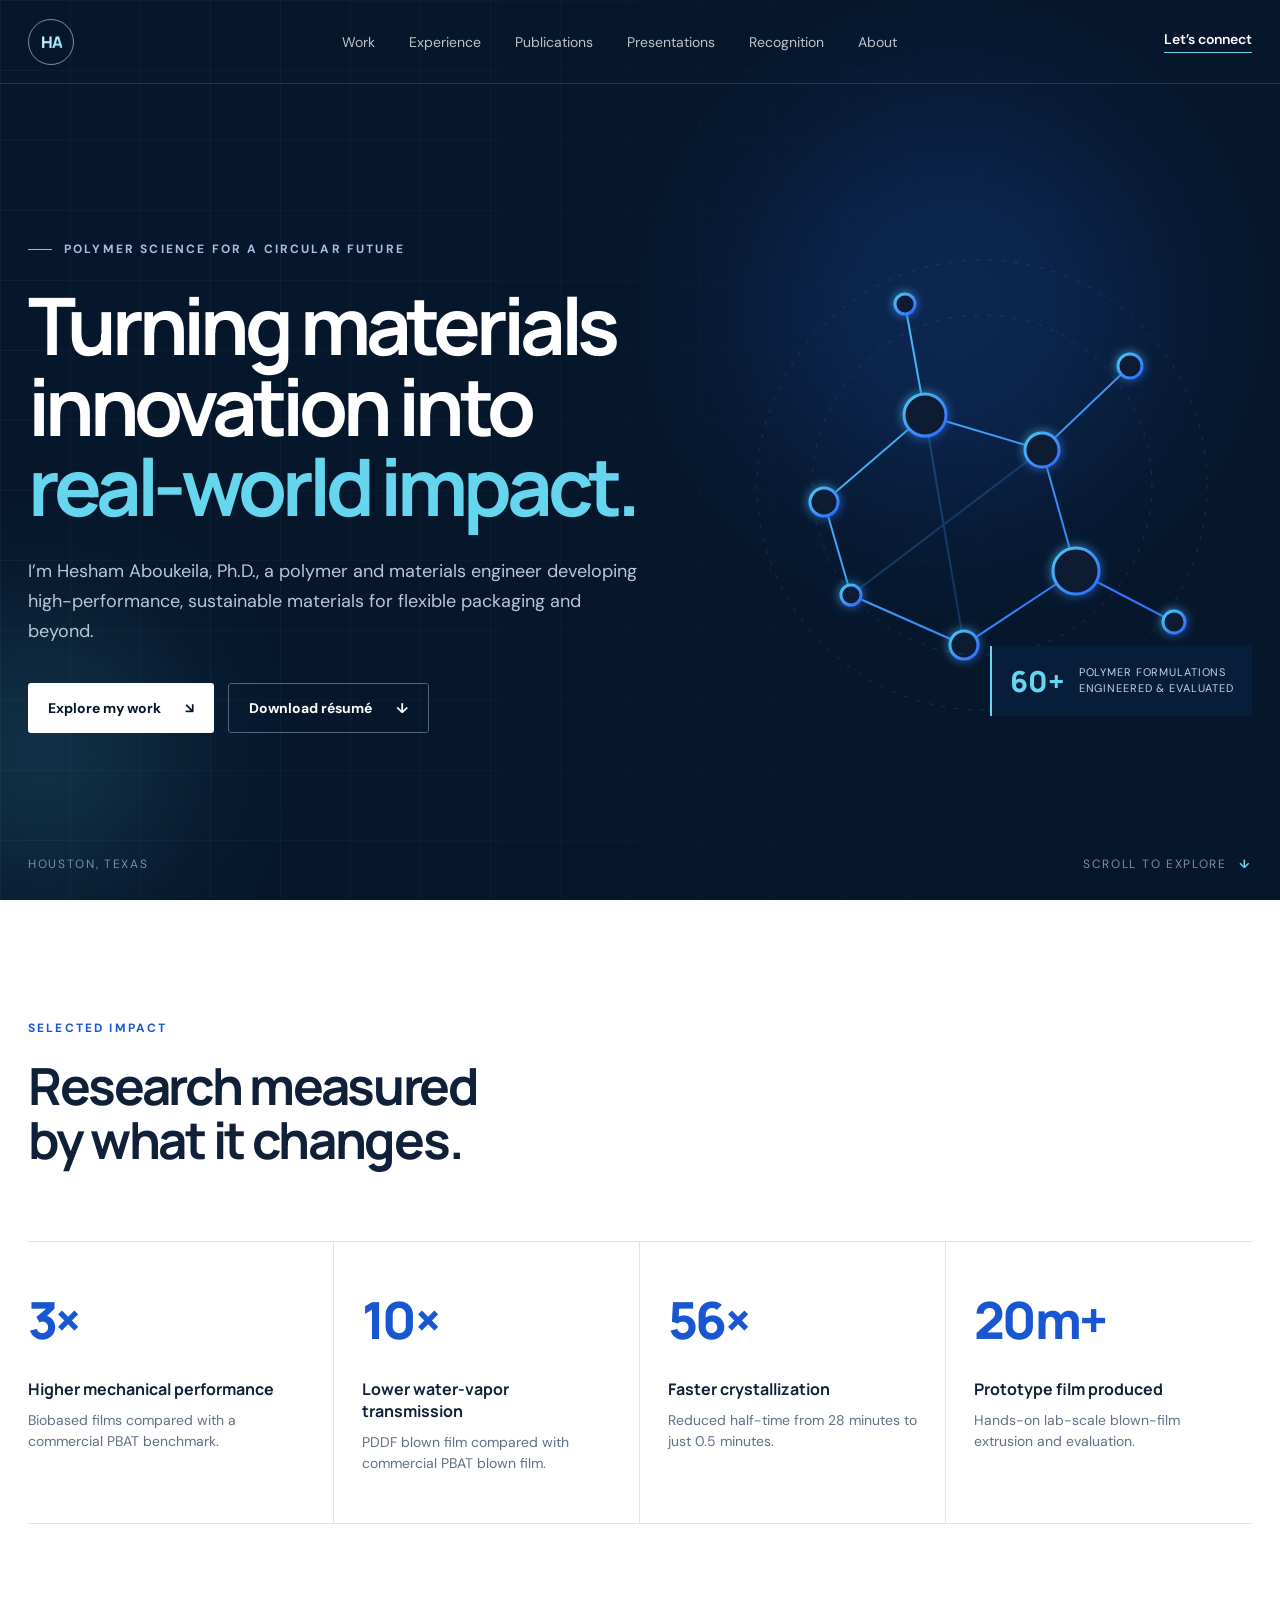
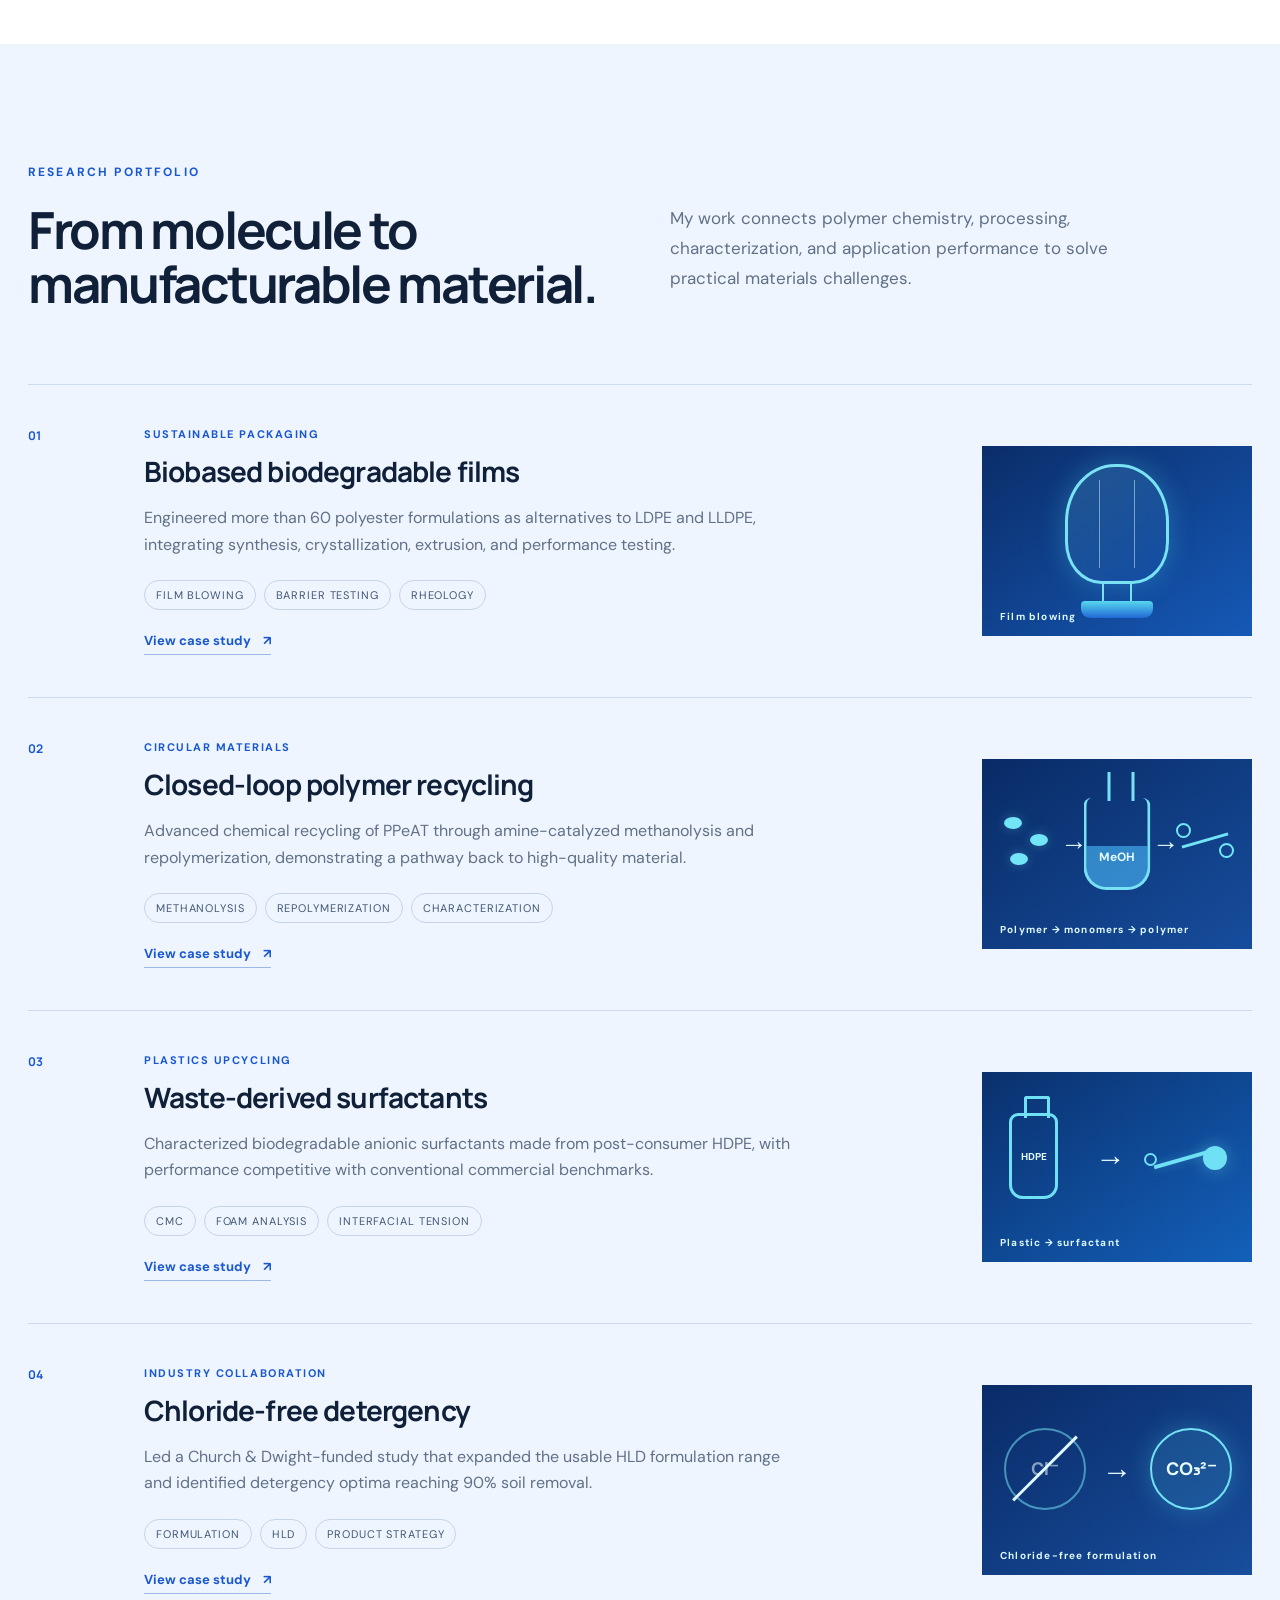
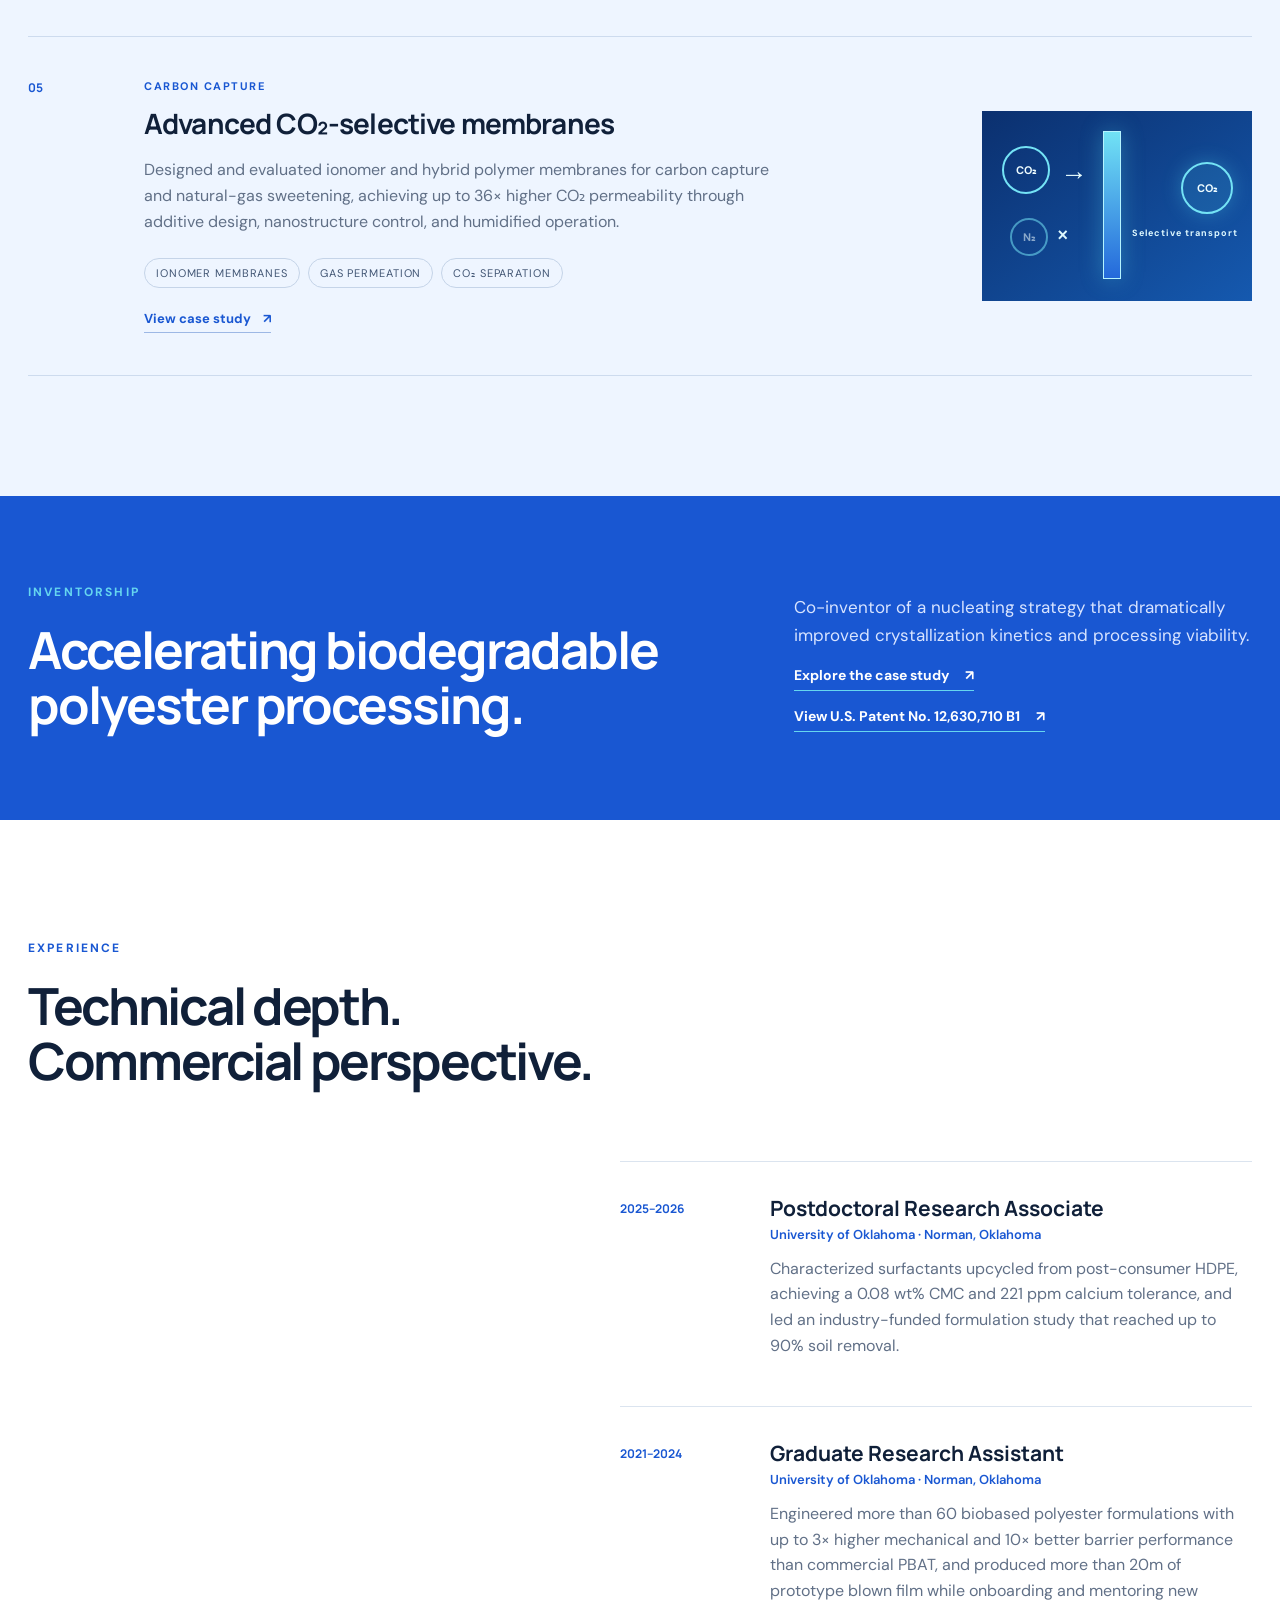
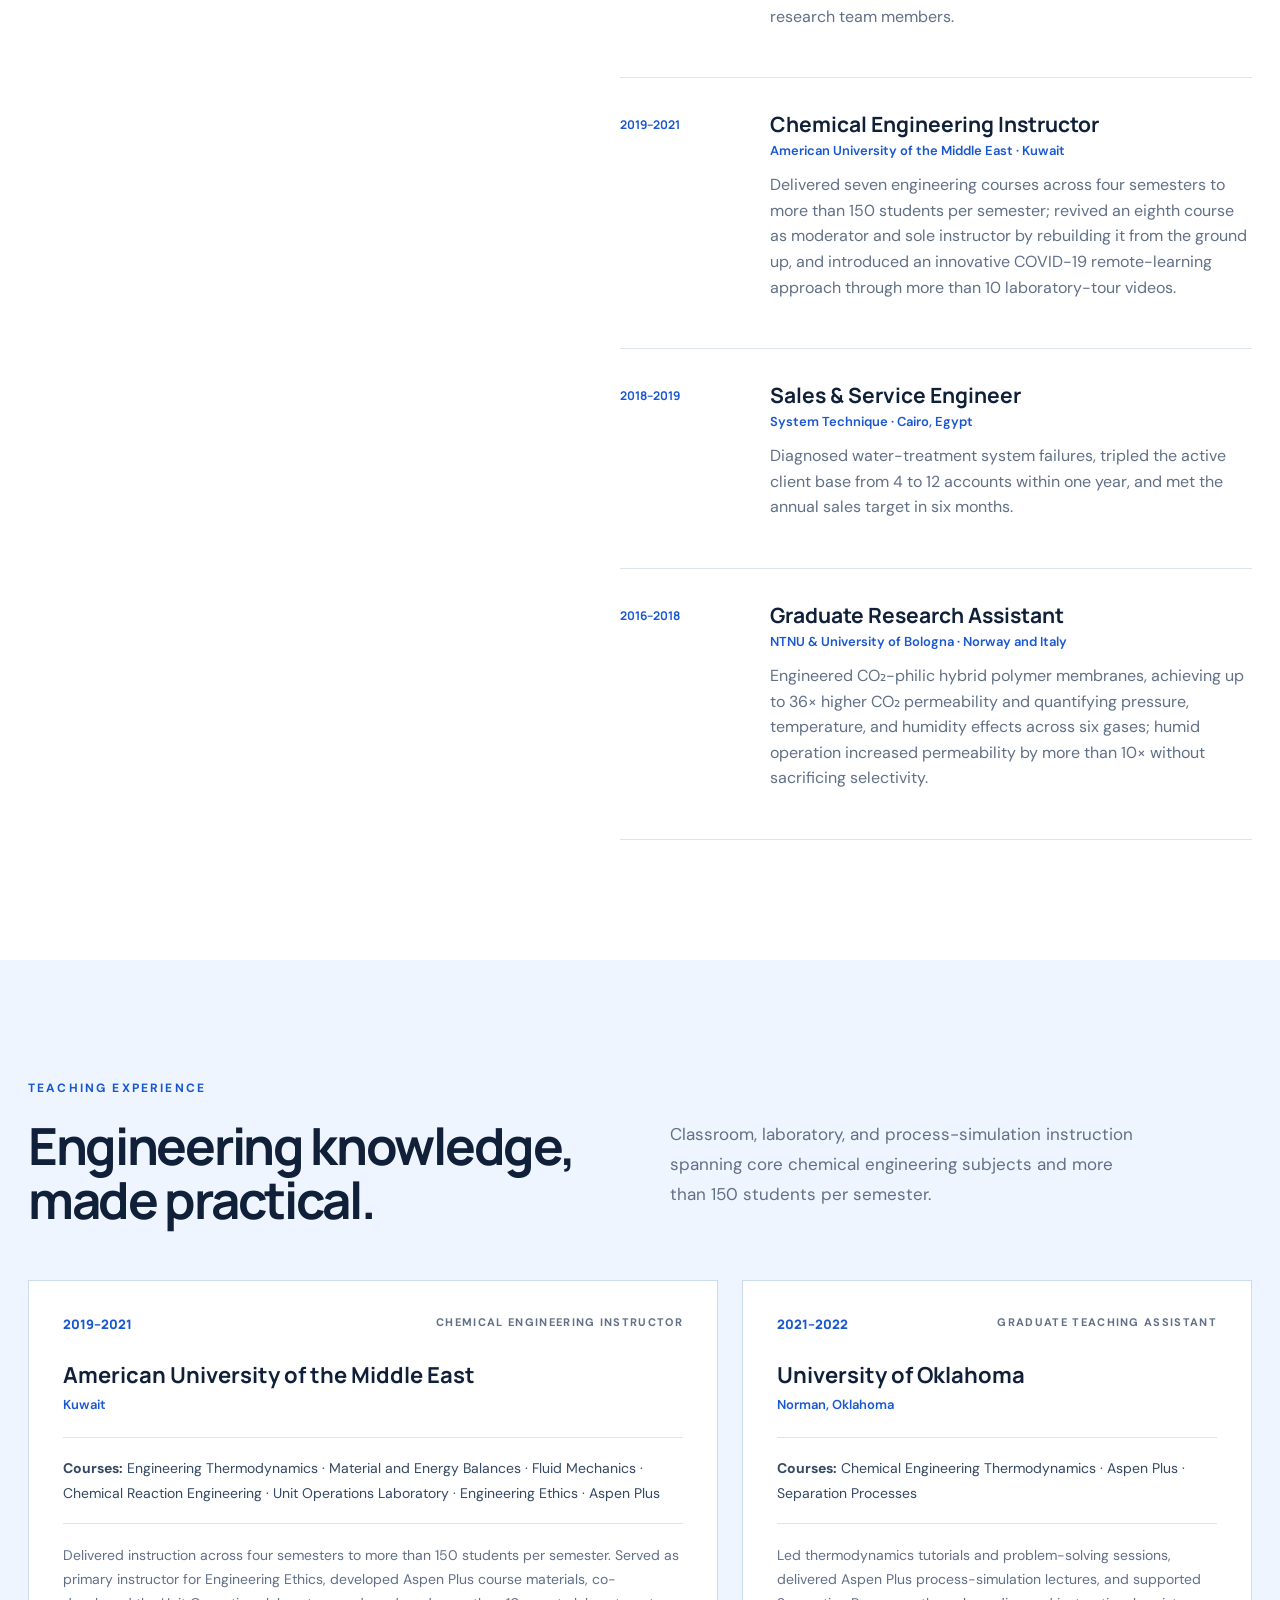
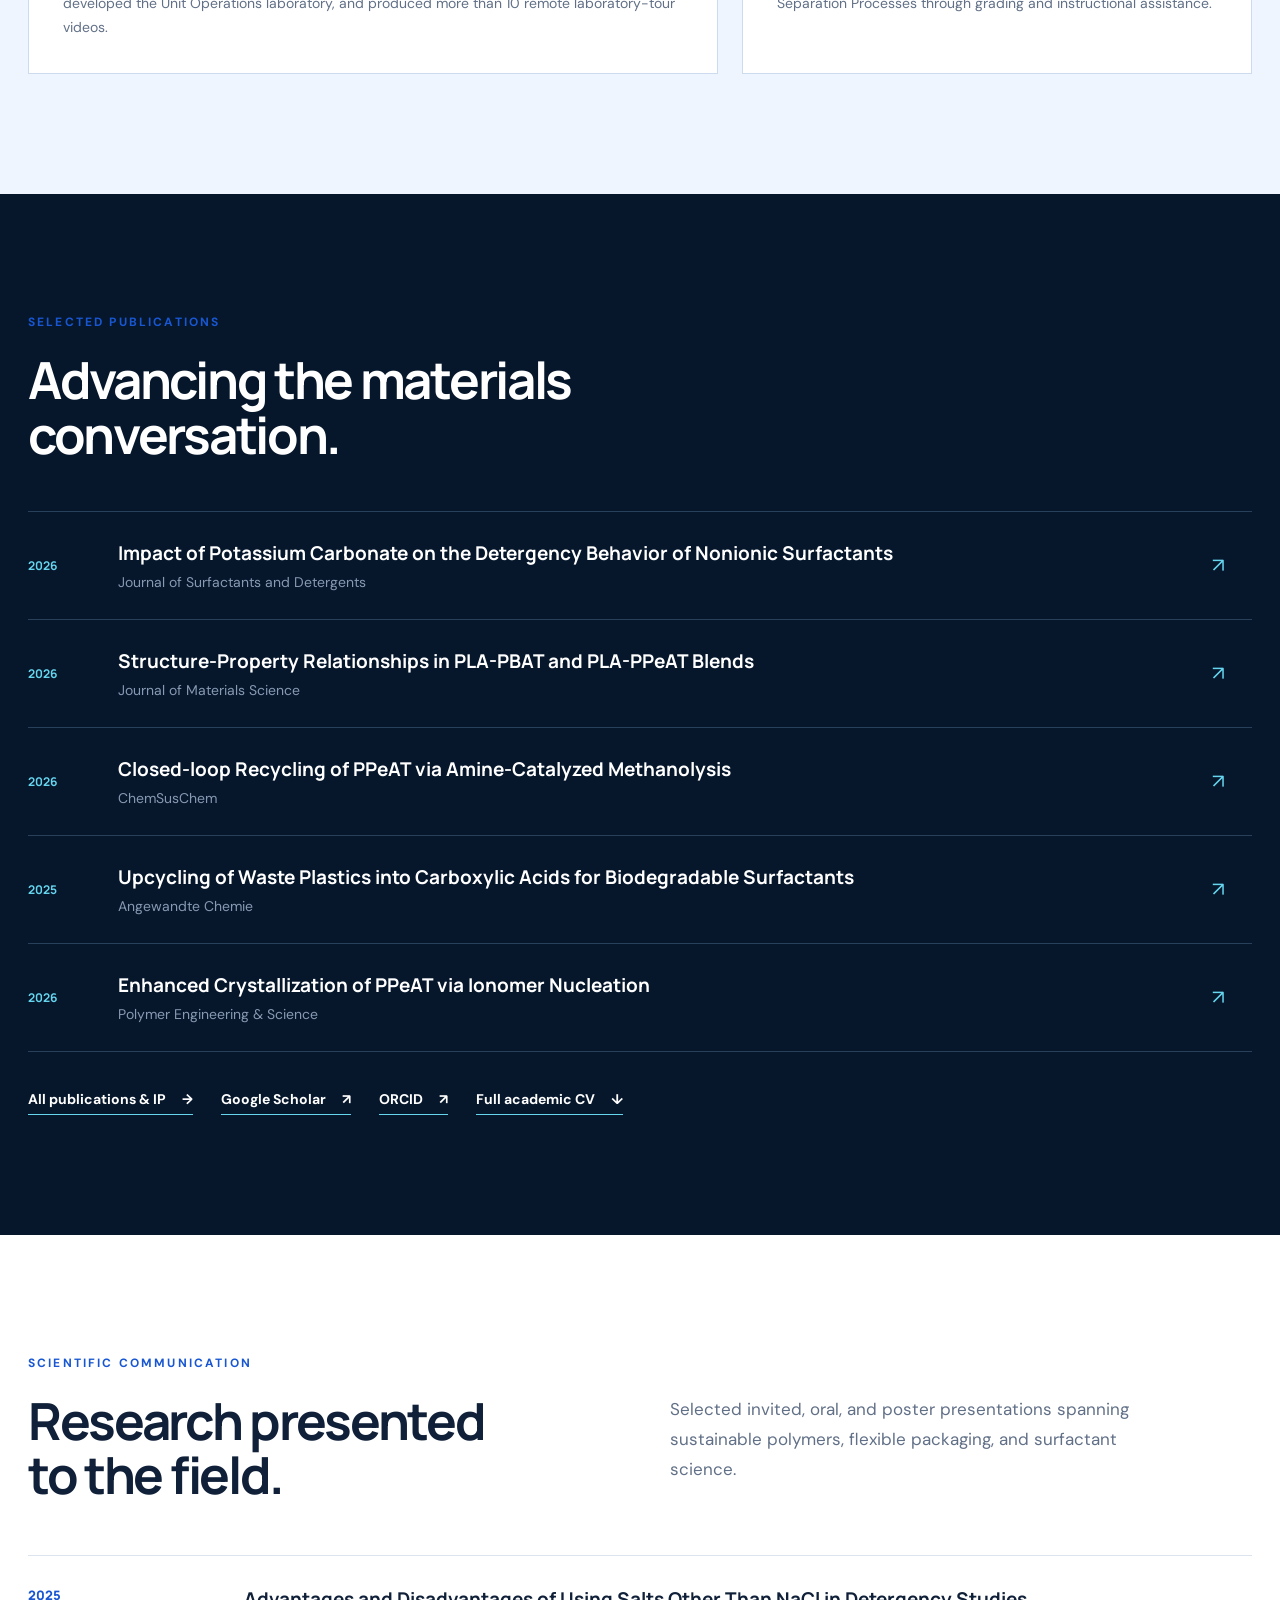
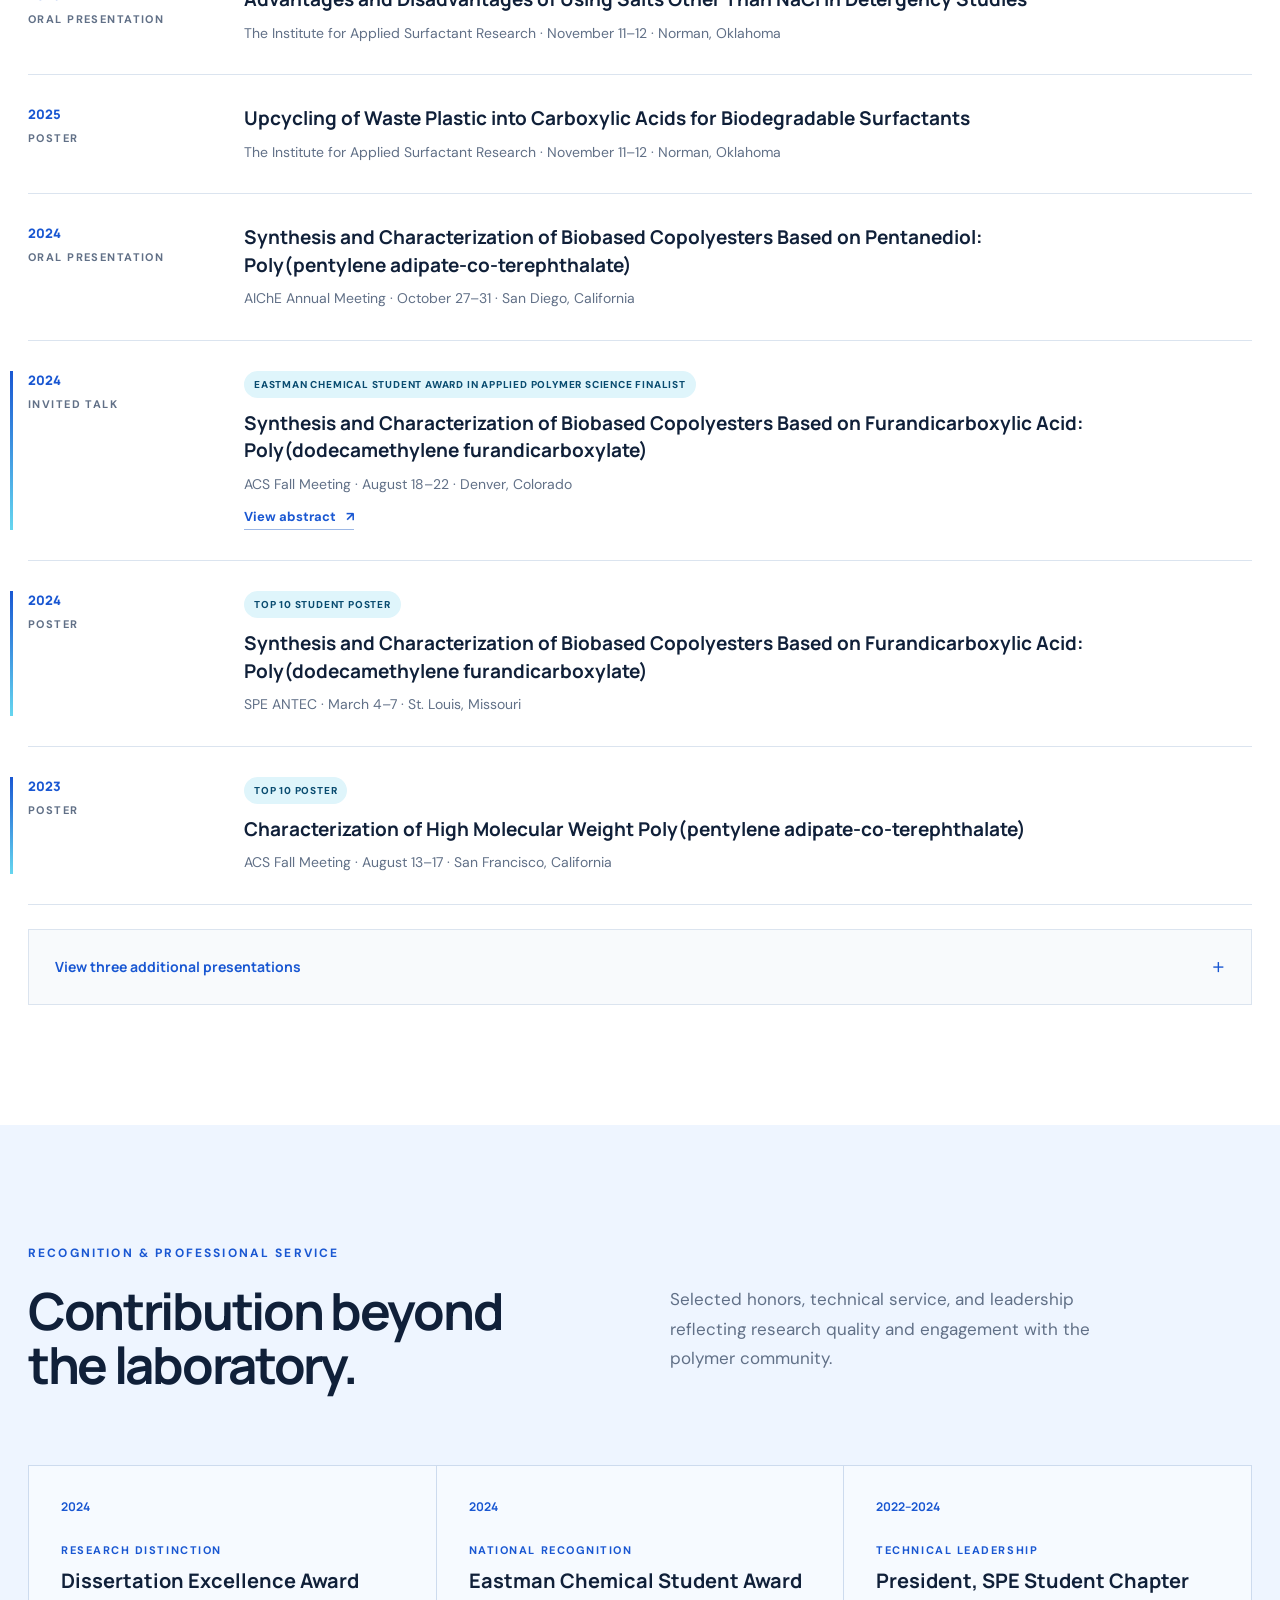
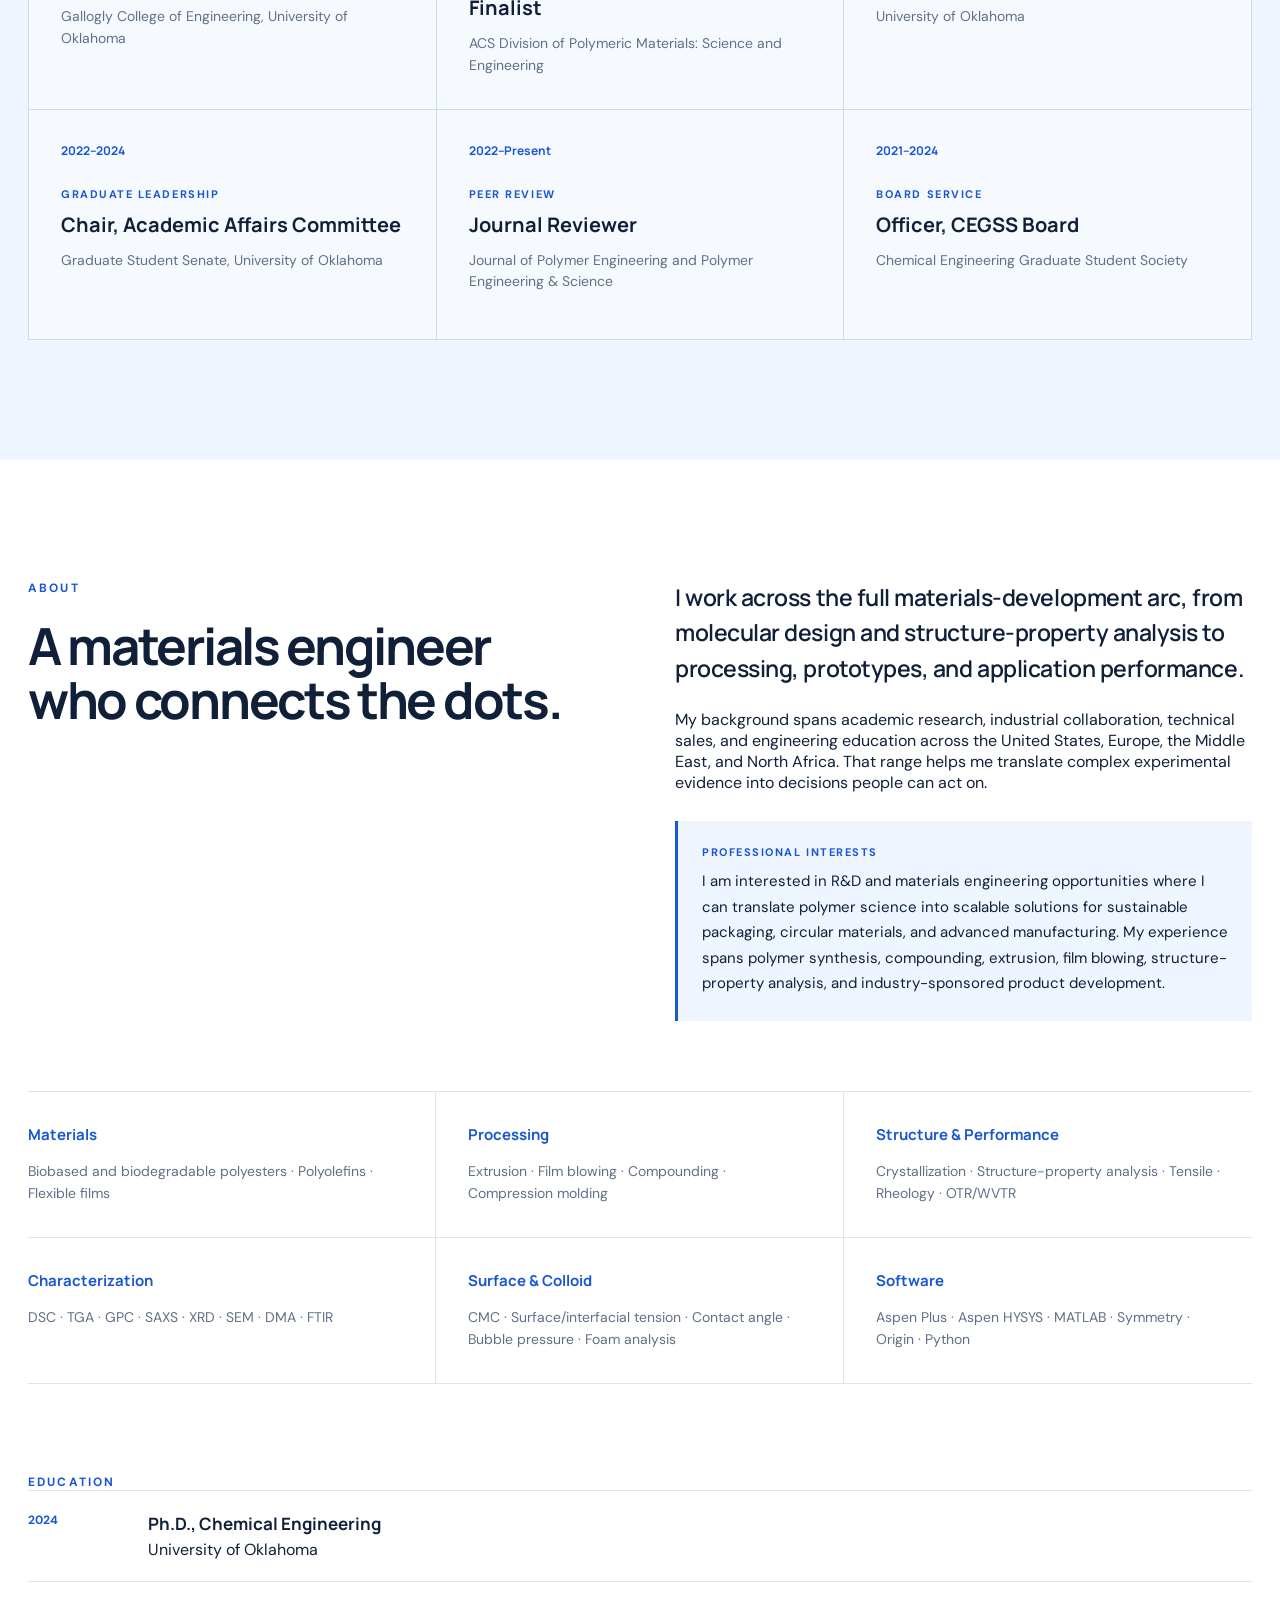
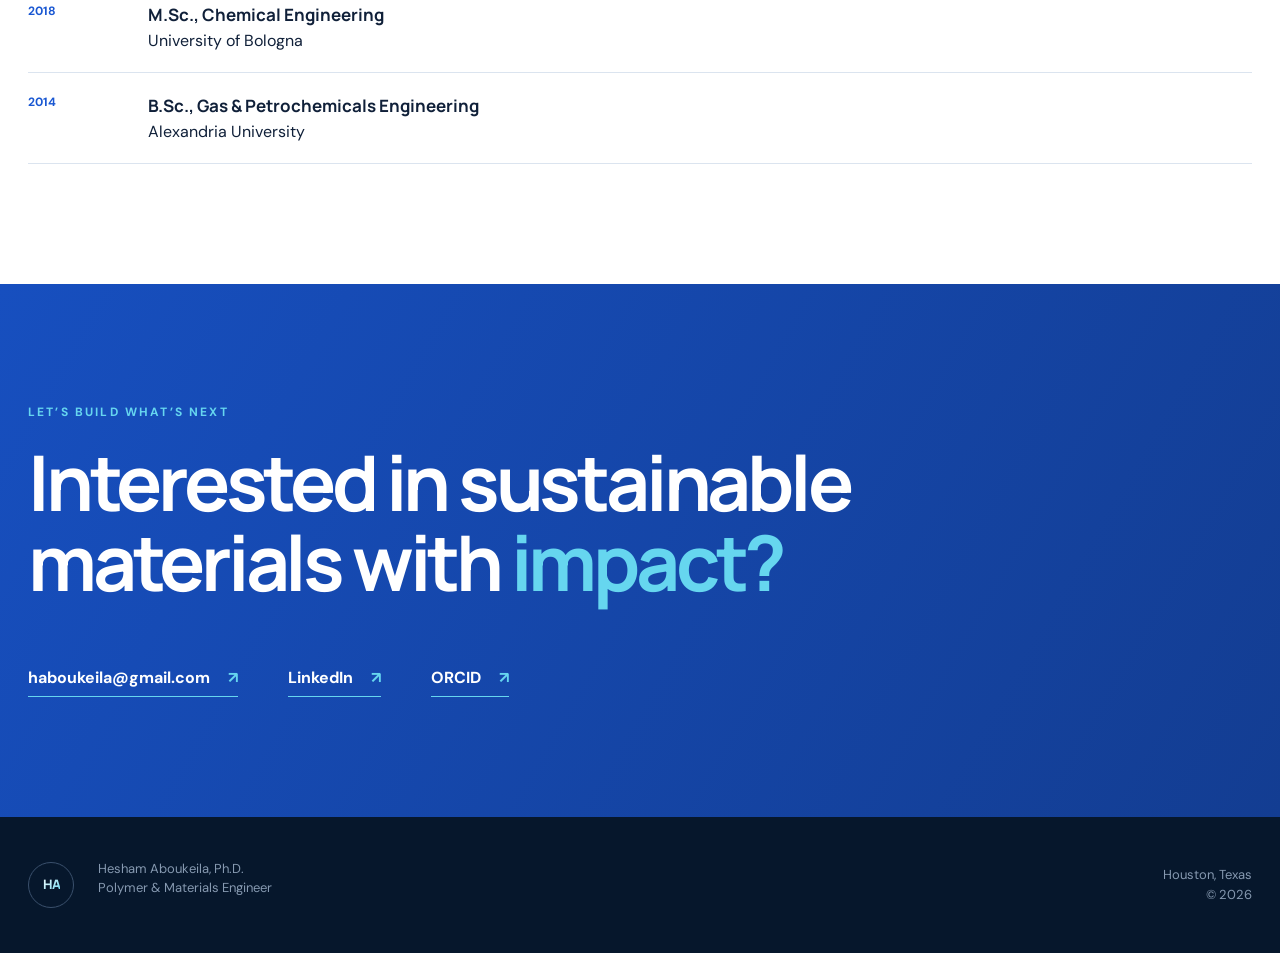
==== commit ac54c4aa: "Add research visuals, publications page, and academic CV" ====
--- a/index.html
+++ b/index.html
@@ -35,7 +35,7 @@
   <link rel="preconnect" href="https://fonts.googleapis.com">
   <link rel="preconnect" href="https://fonts.gstatic.com" crossorigin>
   <link href="https://fonts.googleapis.com/css2?family=DM+Sans:wght@400;500;600;700&family=Manrope:wght@500;600;700;800&display=swap" rel="stylesheet">
-  <link rel="stylesheet" href="styles.css?v=6">
+  <link rel="stylesheet" href="styles.css?v=7">
   <script type="application/ld+json">
   {
     "@context": "https://schema.org",
@@ -152,7 +152,7 @@
 
     <section class="teaching section" id="teaching" aria-labelledby="teaching-title">
       <div class="section-intro reveal">
-        <p class="kicker">Teaching &amp; instruction</p>
+        <p class="kicker">Teaching experience</p>
         <h2 id="teaching-title">Engineering knowledge,<br>made practical.</h2>
         <p class="intro-copy">Classroom, laboratory, and process-simulation instruction spanning core chemical engineering subjects and more than 150 students per semester.</p>
       </div>
@@ -181,9 +181,9 @@
         <a class="publication reveal" href="https://doi.org/10.1007/s10853-026-12836-3" target="_blank" rel="noopener"><span class="pub-year">2026</span><div><h3>Structure-Property Relationships in PLA-PBAT and PLA-PPeAT Blends</h3><p>Journal of Materials Science</p></div><span class="arrow">↗</span></a>
         <a class="publication reveal" href="https://doi.org/10.1002/cssc.70664" target="_blank" rel="noopener"><span class="pub-year">2026</span><div><h3>Closed-loop Recycling of PPeAT via Amine-Catalyzed Methanolysis</h3><p>ChemSusChem</p></div><span class="arrow">↗</span></a>
         <a class="publication reveal" href="https://doi.org/10.1002/anie.202517471" target="_blank" rel="noopener"><span class="pub-year">2025</span><div><h3>Upcycling of Waste Plastics into Carboxylic Acids for Biodegradable Surfactants</h3><p>Angewandte Chemie</p></div><span class="arrow">↗</span></a>
-        <a class="publication reveal" href="https://doi.org/10.1002/pen.70307" target="_blank" rel="noopener"><span class="pub-year">2025</span><div><h3>Enhanced Crystallization of PPeAT via Ionomer Nucleation</h3><p>Polymer Engineering & Science</p></div><span class="arrow">↗</span></a>
-      </div>
-      <div class="research-links reveal"><a class="scholar-link" href="https://scholar.google.com/citations?user=5-an-XMAAAAJ&hl=en" target="_blank" rel="noopener">Google Scholar <span>↗</span></a><a class="scholar-link" href="https://orcid.org/0000-0002-5541-7204" target="_blank" rel="me noopener">ORCID <span>↗</span></a></div>
+        <a class="publication reveal" href="https://doi.org/10.1002/pen.70307" target="_blank" rel="noopener"><span class="pub-year">2026</span><div><h3>Enhanced Crystallization of PPeAT via Ionomer Nucleation</h3><p>Polymer Engineering & Science</p></div><span class="arrow">↗</span></a>
+      </div>
+      <div class="research-links reveal"><a class="scholar-link" href="publications.html">All publications &amp; IP <span>→</span></a><a class="scholar-link" href="https://scholar.google.com/citations?user=5-an-XMAAAAJ&hl=en" target="_blank" rel="noopener">Google Scholar <span>↗</span></a><a class="scholar-link" href="https://orcid.org/0000-0002-5541-7204" target="_blank" rel="me noopener">ORCID <span>↗</span></a><a class="scholar-link" href="Hesham_Aboukeila_Full_Academic_CV.pdf" download>Full academic CV <span>↓</span></a></div>
     </section>
 
     <section class="presentations section" id="presentations" aria-labelledby="presentations-title">
--- a/styles.css
+++ b/styles.css
@@ -11,6 +11,6 @@
 @media(max-width:900px){.recognition-grid{grid-template-columns:1fr 1fr}.contact-links{flex-wrap:wrap}}
 @media(max-width:600px){.recognition-grid{grid-template-columns:1fr}.recognition-card{min-height:0}.research-links{gap:20px}.contact-links{align-items:flex-start}.presentation{grid-template-columns:1fr;gap:12px;padding:24px 0}.presentation-meta{flex-direction:row;align-items:center;gap:12px}.presentation-body h3{font-size:16px}.featured-presentation:before{left:-12px;top:24px;bottom:24px}.additional-presentations summary{padding:20px}.additional-list{padding:0 20px 4px}}
 
-.teaching{background:var(--ice)}.teaching .section-intro{margin-bottom:54px}.teaching-grid{display:grid;grid-template-columns:1.15fr .85fr;gap:24px}.teaching-card{padding:34px;background:#fff;border:1px solid #cddbee}.teaching-meta{display:flex;justify-content:space-between;align-items:flex-start;gap:20px;margin-bottom:28px}.teaching-meta span{font:800 13px "Manrope",sans-serif;color:var(--blue)}.teaching-meta strong{max-width:240px;text-align:right;font-size:11px;line-height:1.45;letter-spacing:.12em;text-transform:uppercase;color:var(--muted)}.teaching-card h3{font-size:22px;line-height:1.35;margin-bottom:5px}.teaching-card .place{margin-bottom:24px}.teaching-courses{padding:18px 0;border-top:1px solid var(--line);border-bottom:1px solid var(--line);color:#334862;font-size:14px;line-height:1.75}.teaching-impact{margin:20px 0 0;color:var(--muted);font-size:14px;line-height:1.7}
+.teaching{background:var(--ice)}.teaching .section-intro{margin-bottom:54px}.teaching-grid{display:grid;grid-template-columns:1.15fr .85fr;gap:24px}.teaching-card{padding:34px;background:#fff;border:1px solid #cddbee}.teaching-meta{display:flex;justify-content:space-between;align-items:flex-start;gap:20px;margin-bottom:28px}.teaching-meta span{font:800 13px "Manrope",sans-serif;color:var(--blue)}.teaching-meta strong{max-width:none;white-space:nowrap;text-align:right;font-size:11px;line-height:1.45;letter-spacing:.12em;text-transform:uppercase;color:var(--muted)}.teaching-card h3{font-size:22px;line-height:1.35;margin-bottom:5px}.teaching-card .place{margin-bottom:24px}.teaching-courses{padding:18px 0;border-top:1px solid var(--line);border-bottom:1px solid var(--line);color:#334862;font-size:14px;line-height:1.75}.teaching-impact{margin:20px 0 0;color:var(--muted);font-size:14px;line-height:1.7}
 @media(max-width:900px){.teaching-grid{grid-template-columns:1fr}}
 @media(max-width:600px){.teaching-card{padding:26px 22px}.teaching-meta{flex-direction:column;gap:8px}.teaching-meta strong{max-width:none;text-align:left}.teaching-card h3{font-size:19px}}
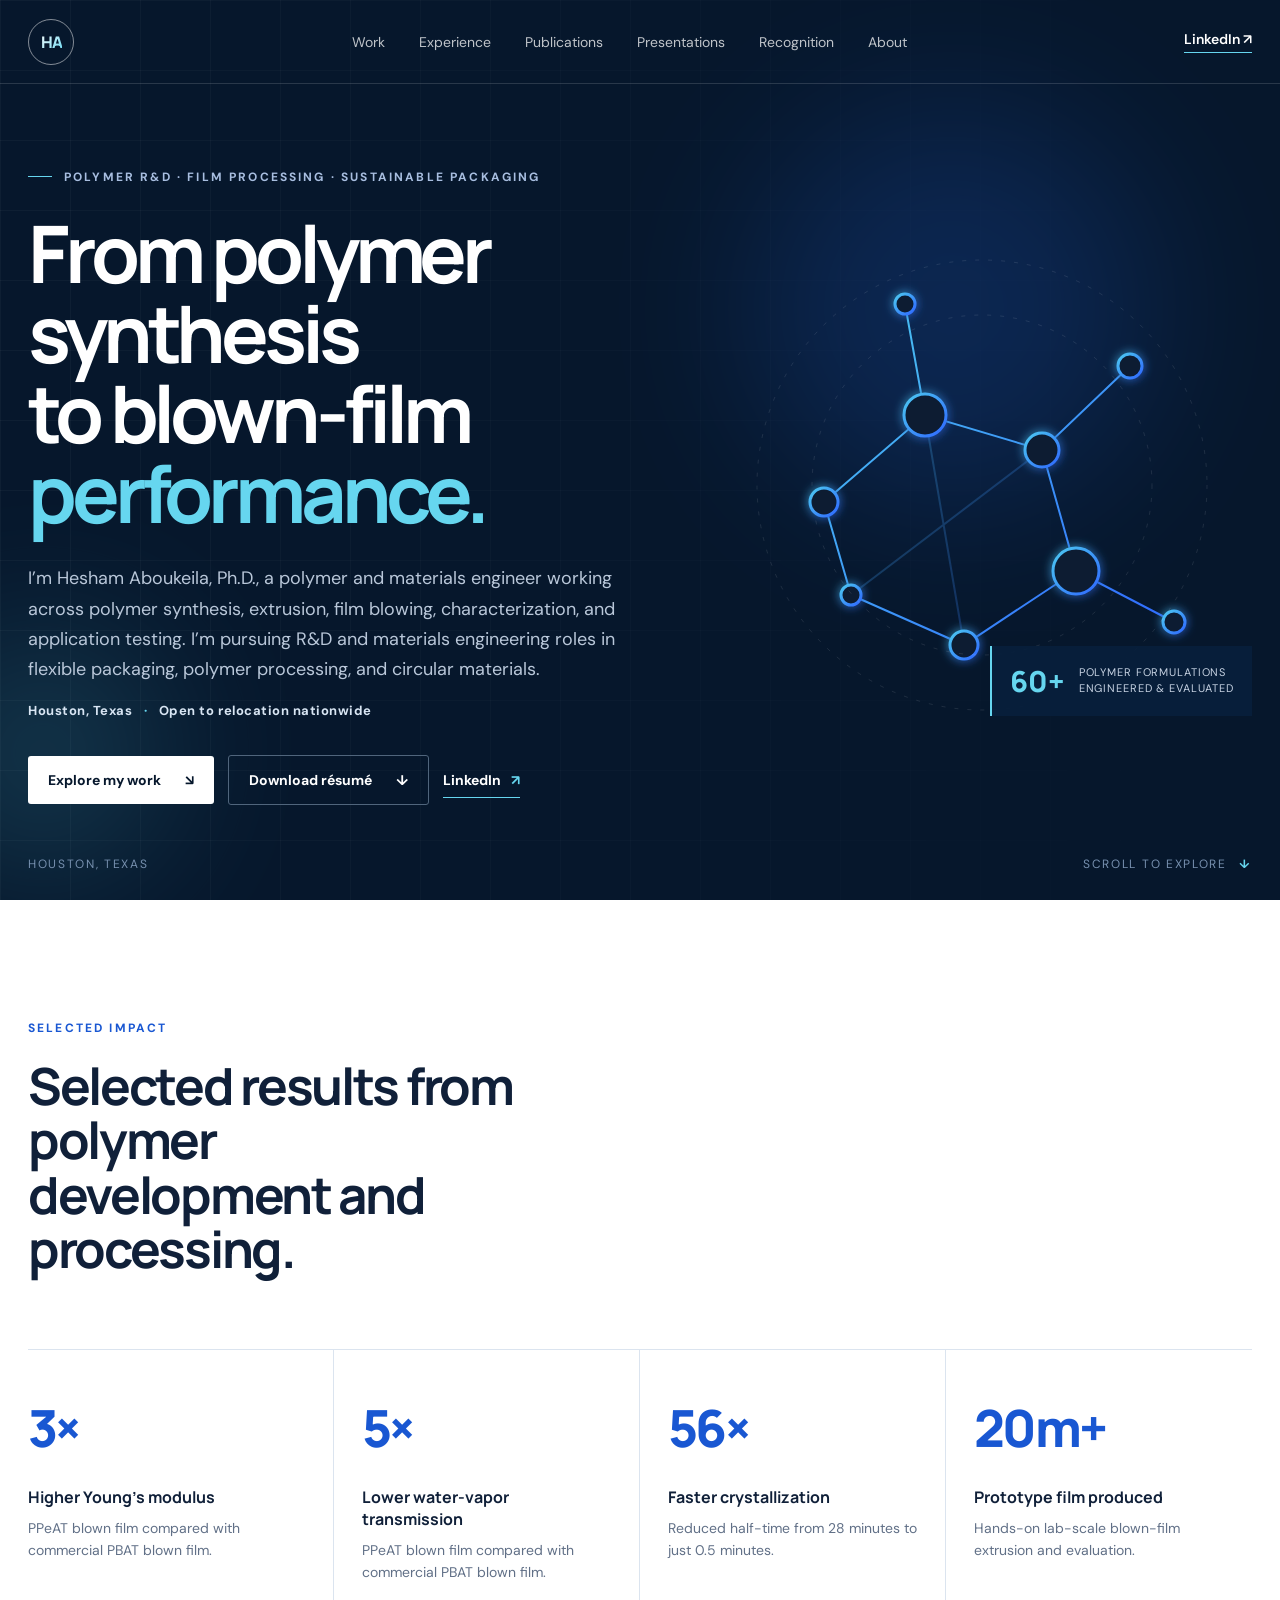
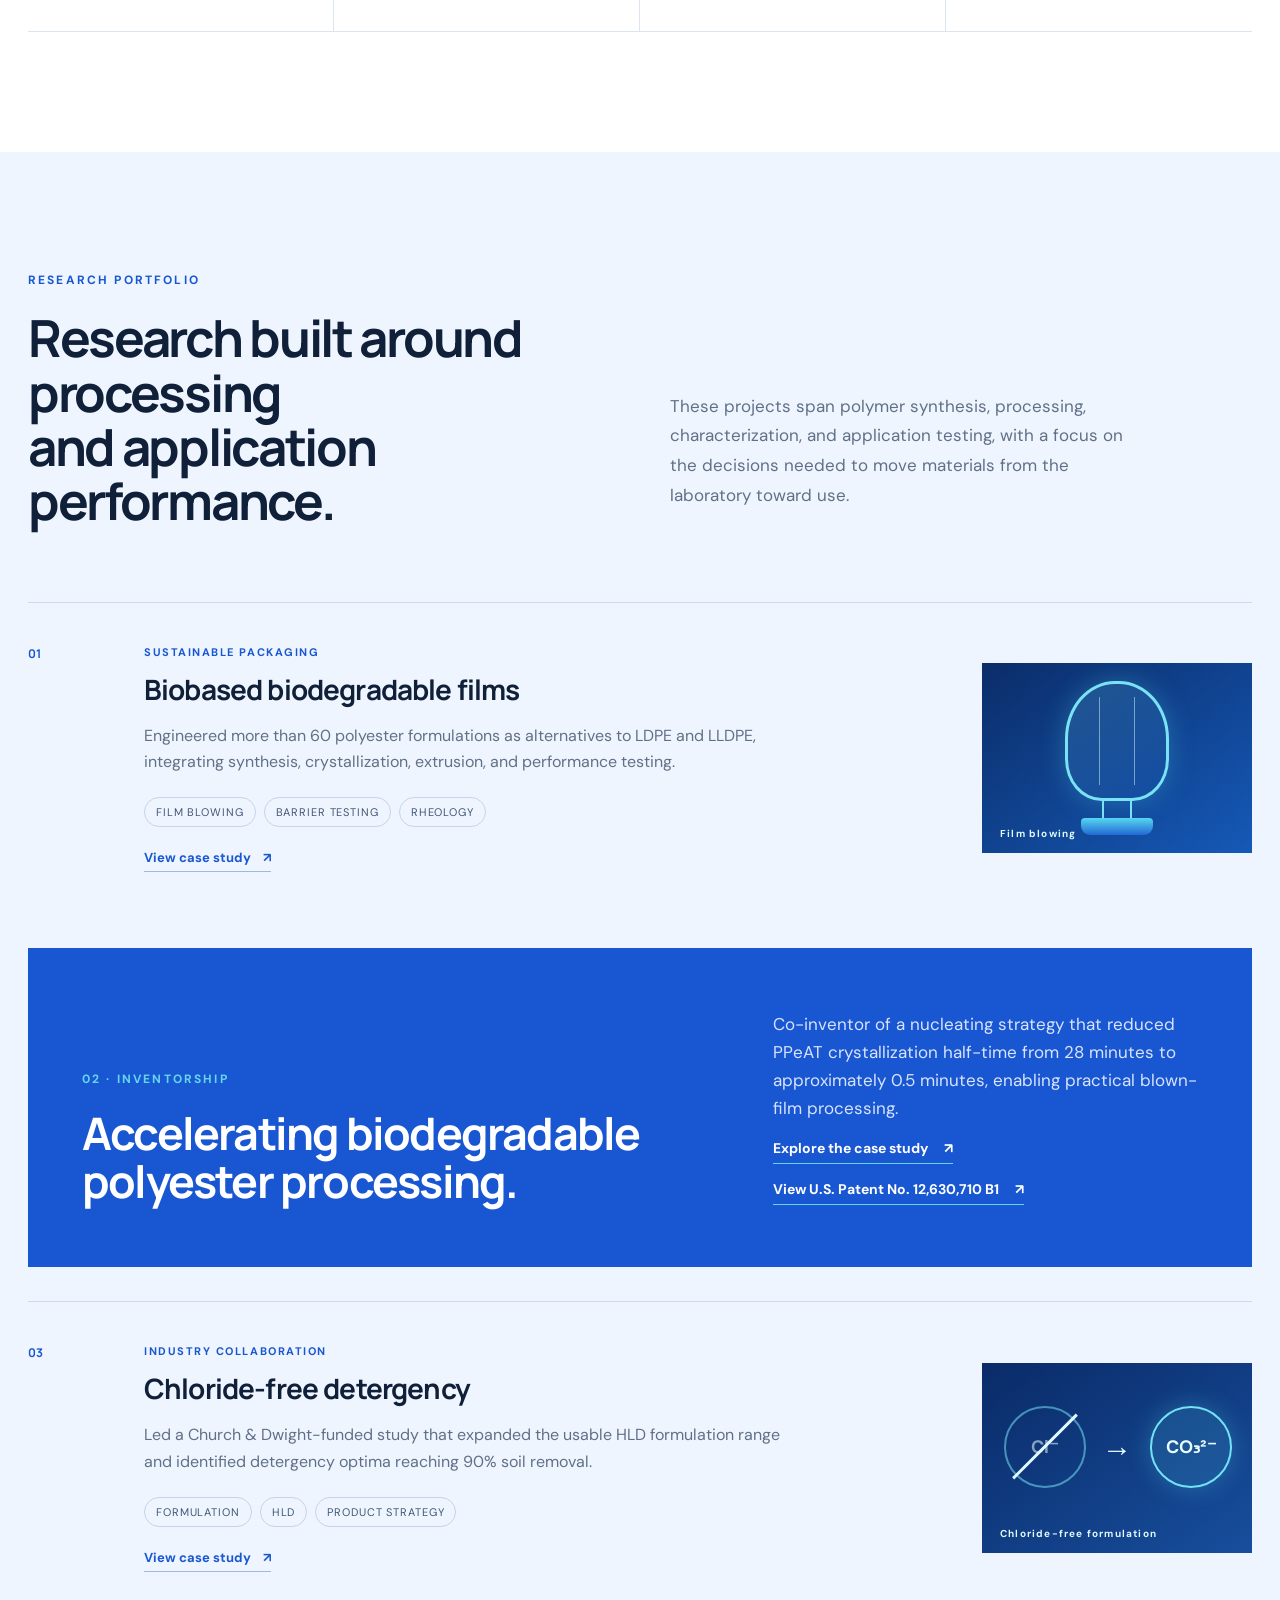
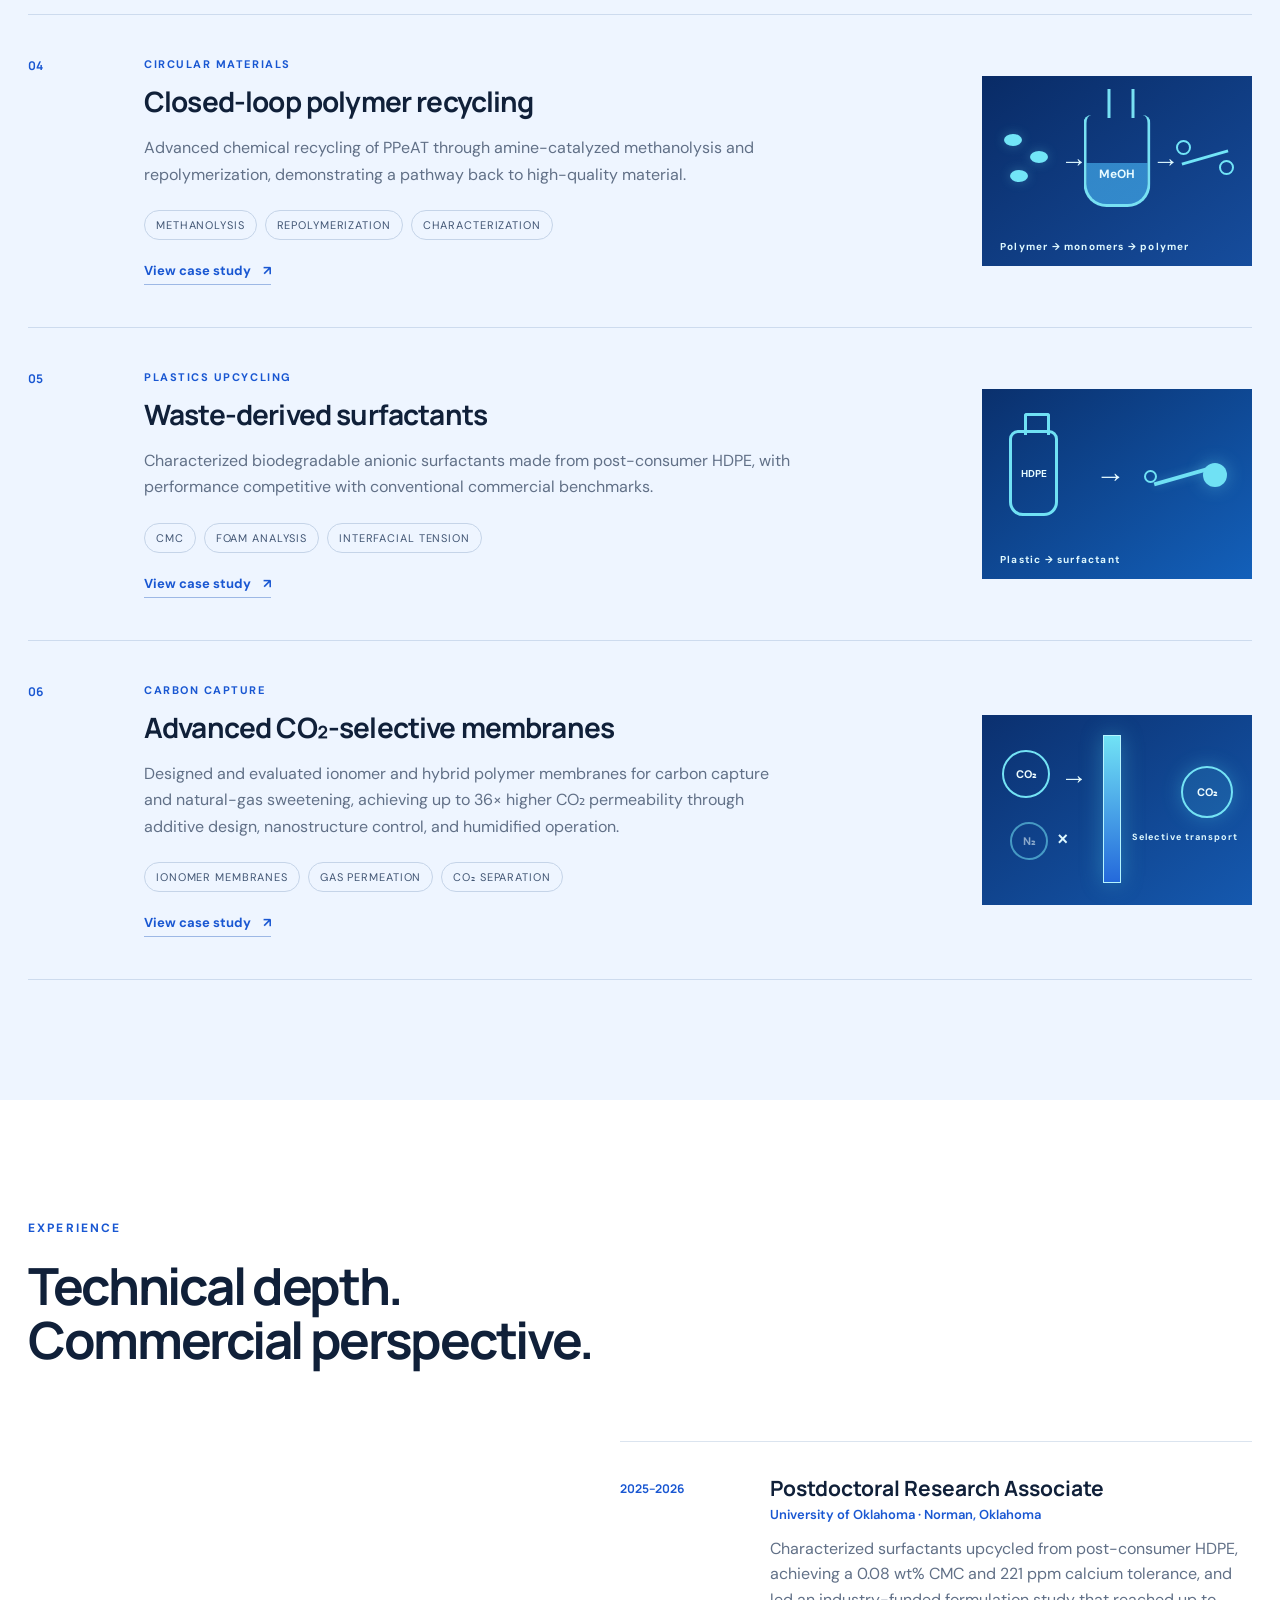
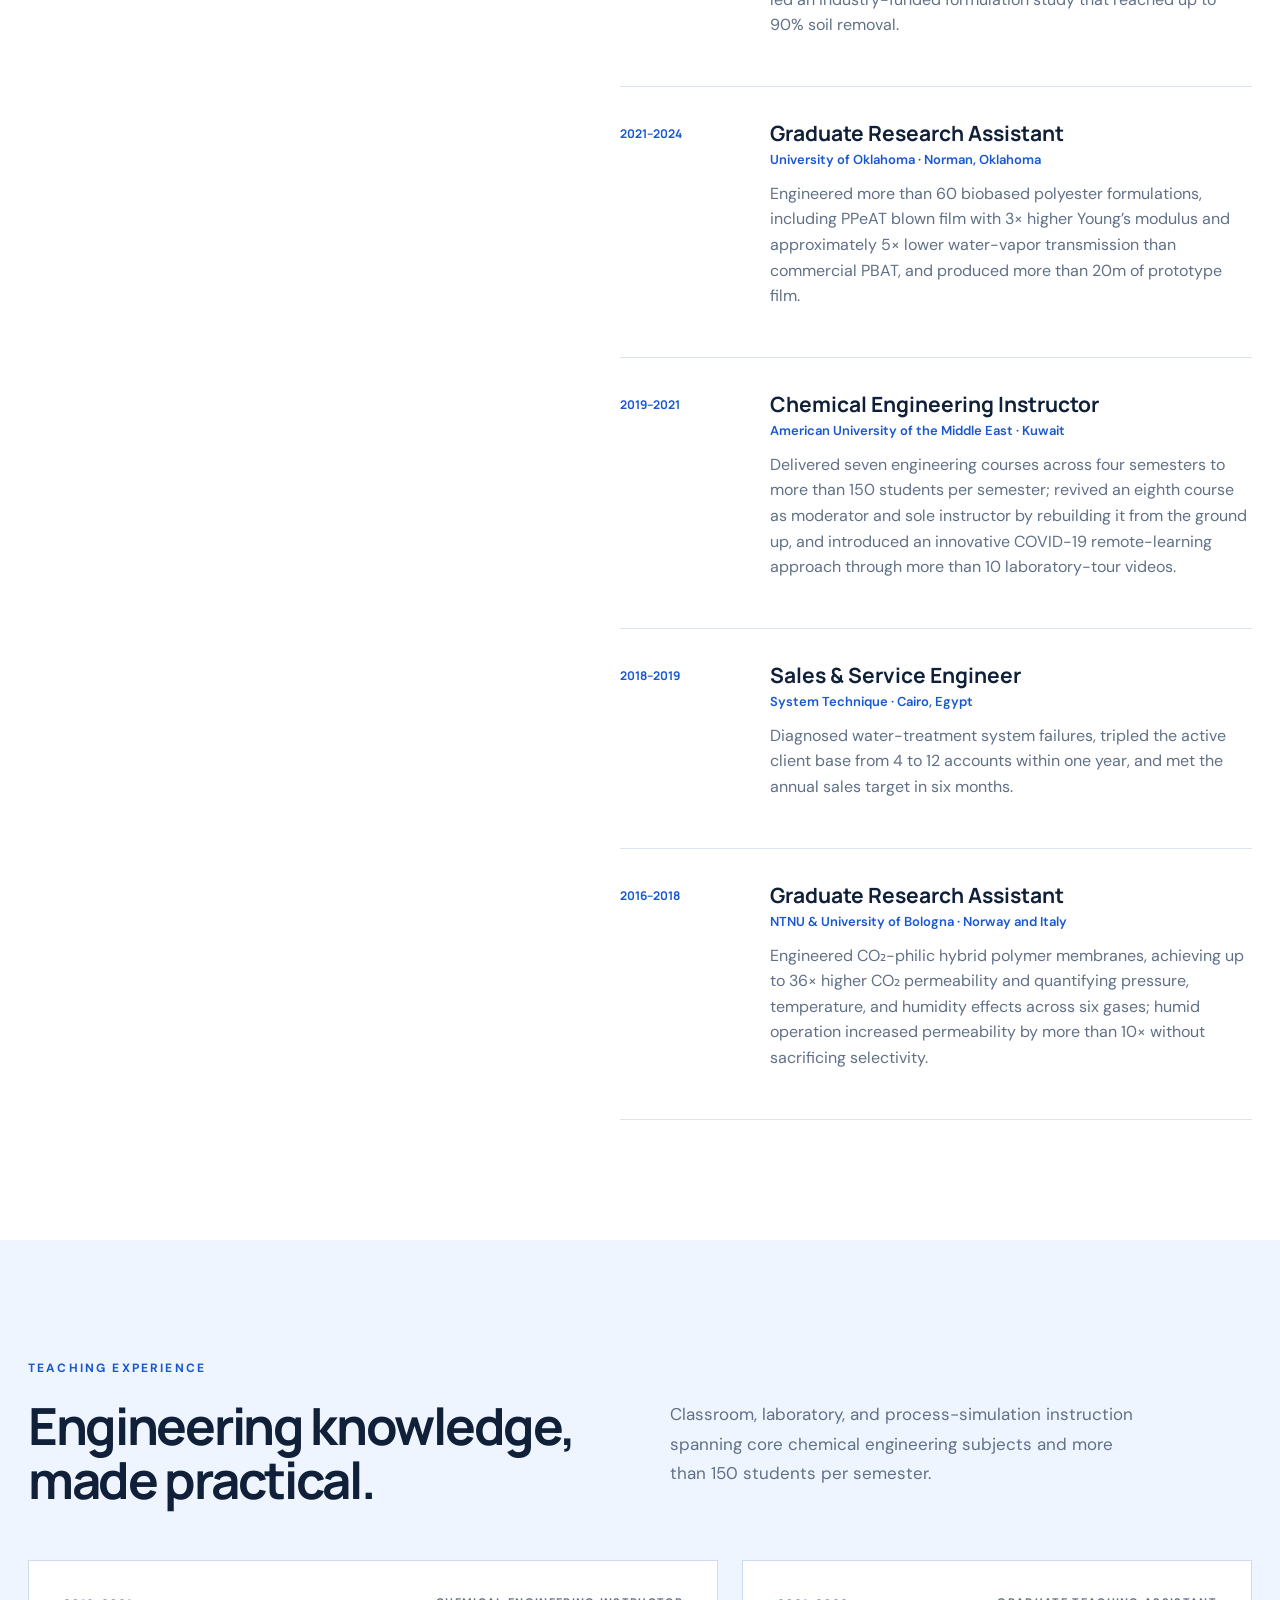
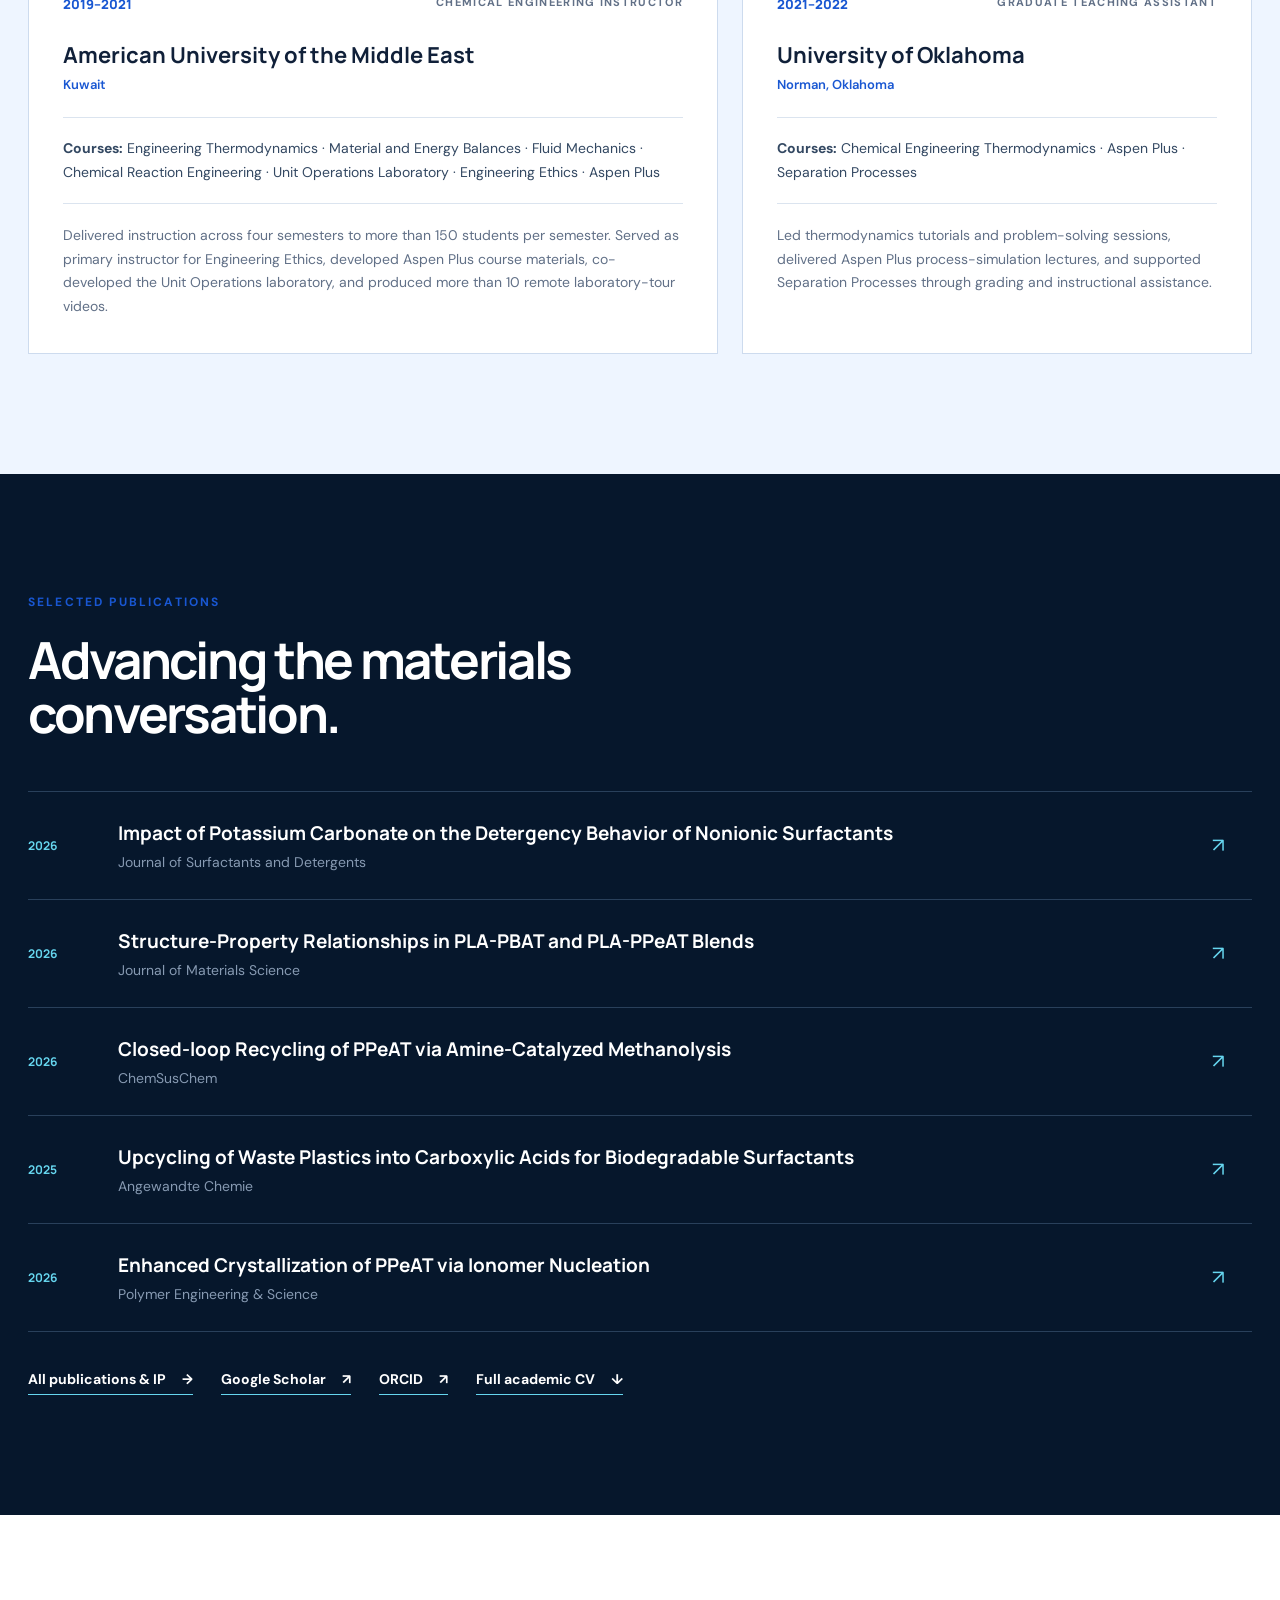
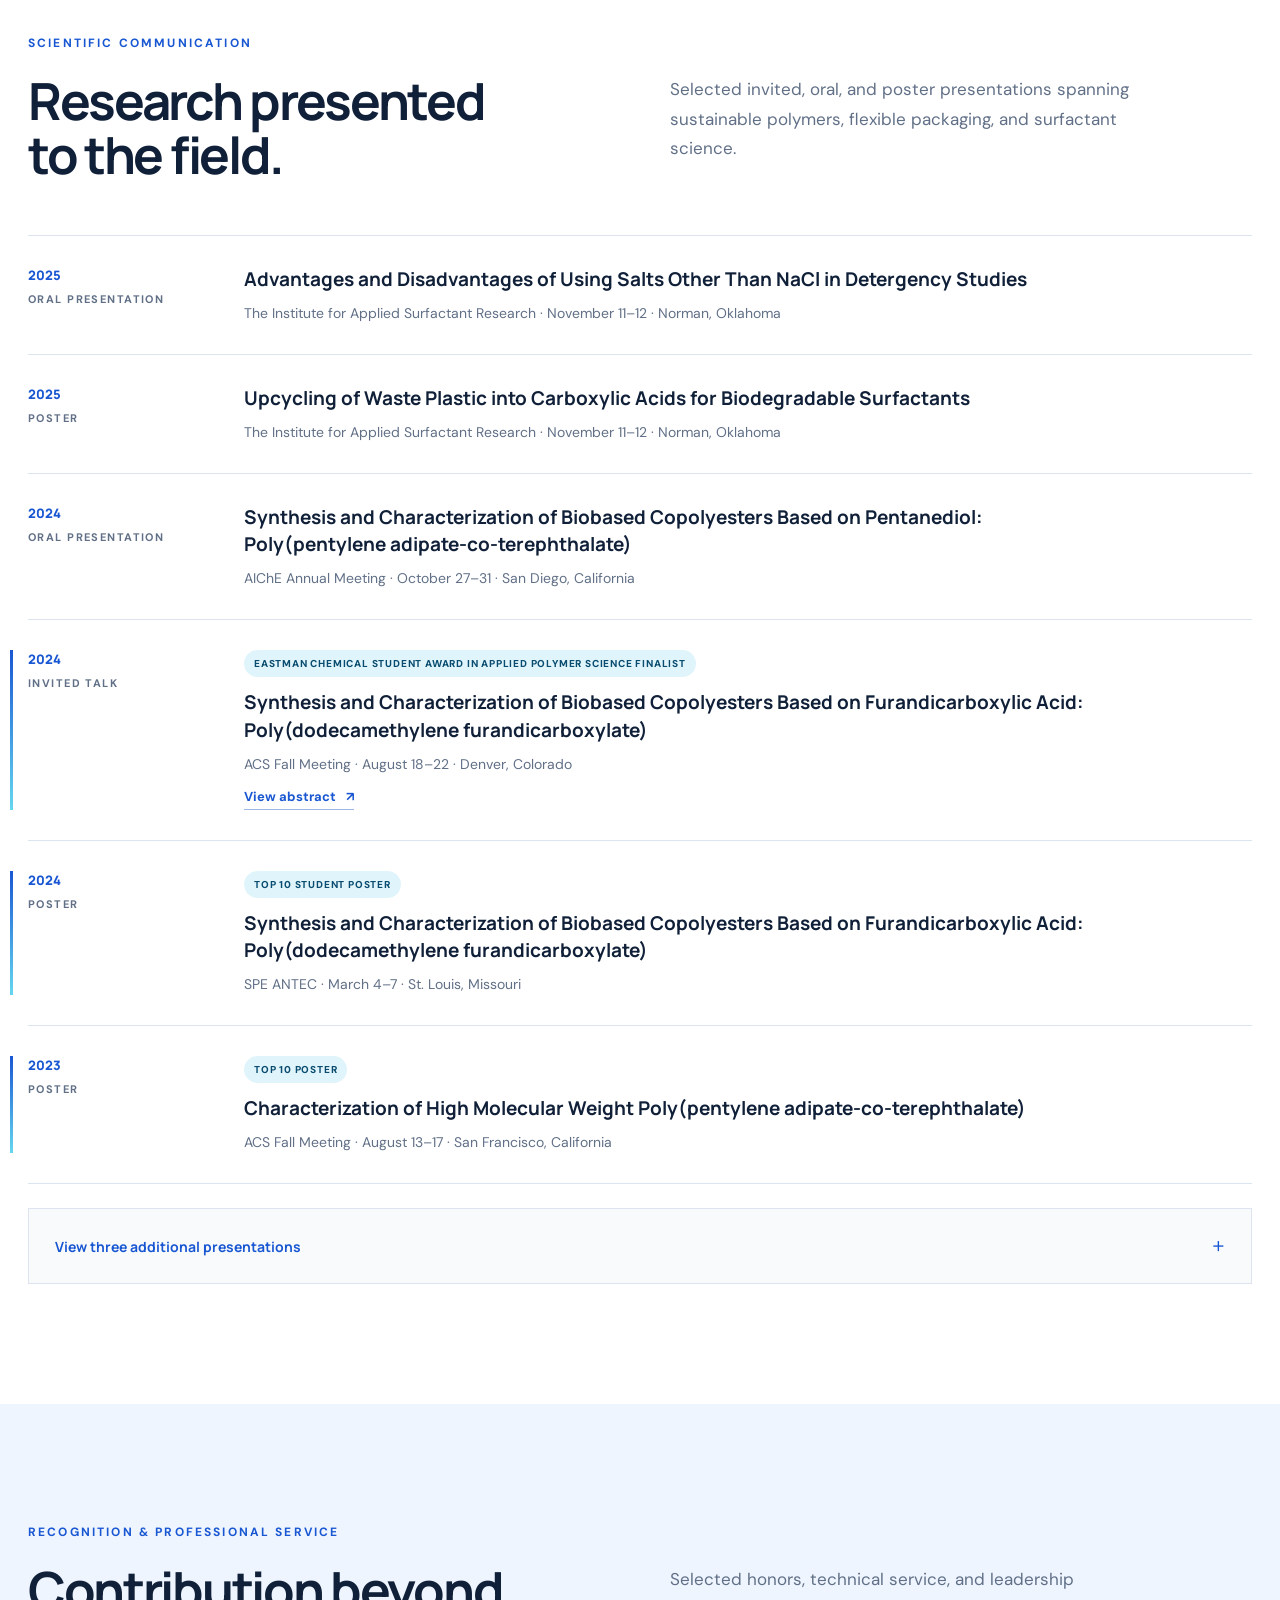
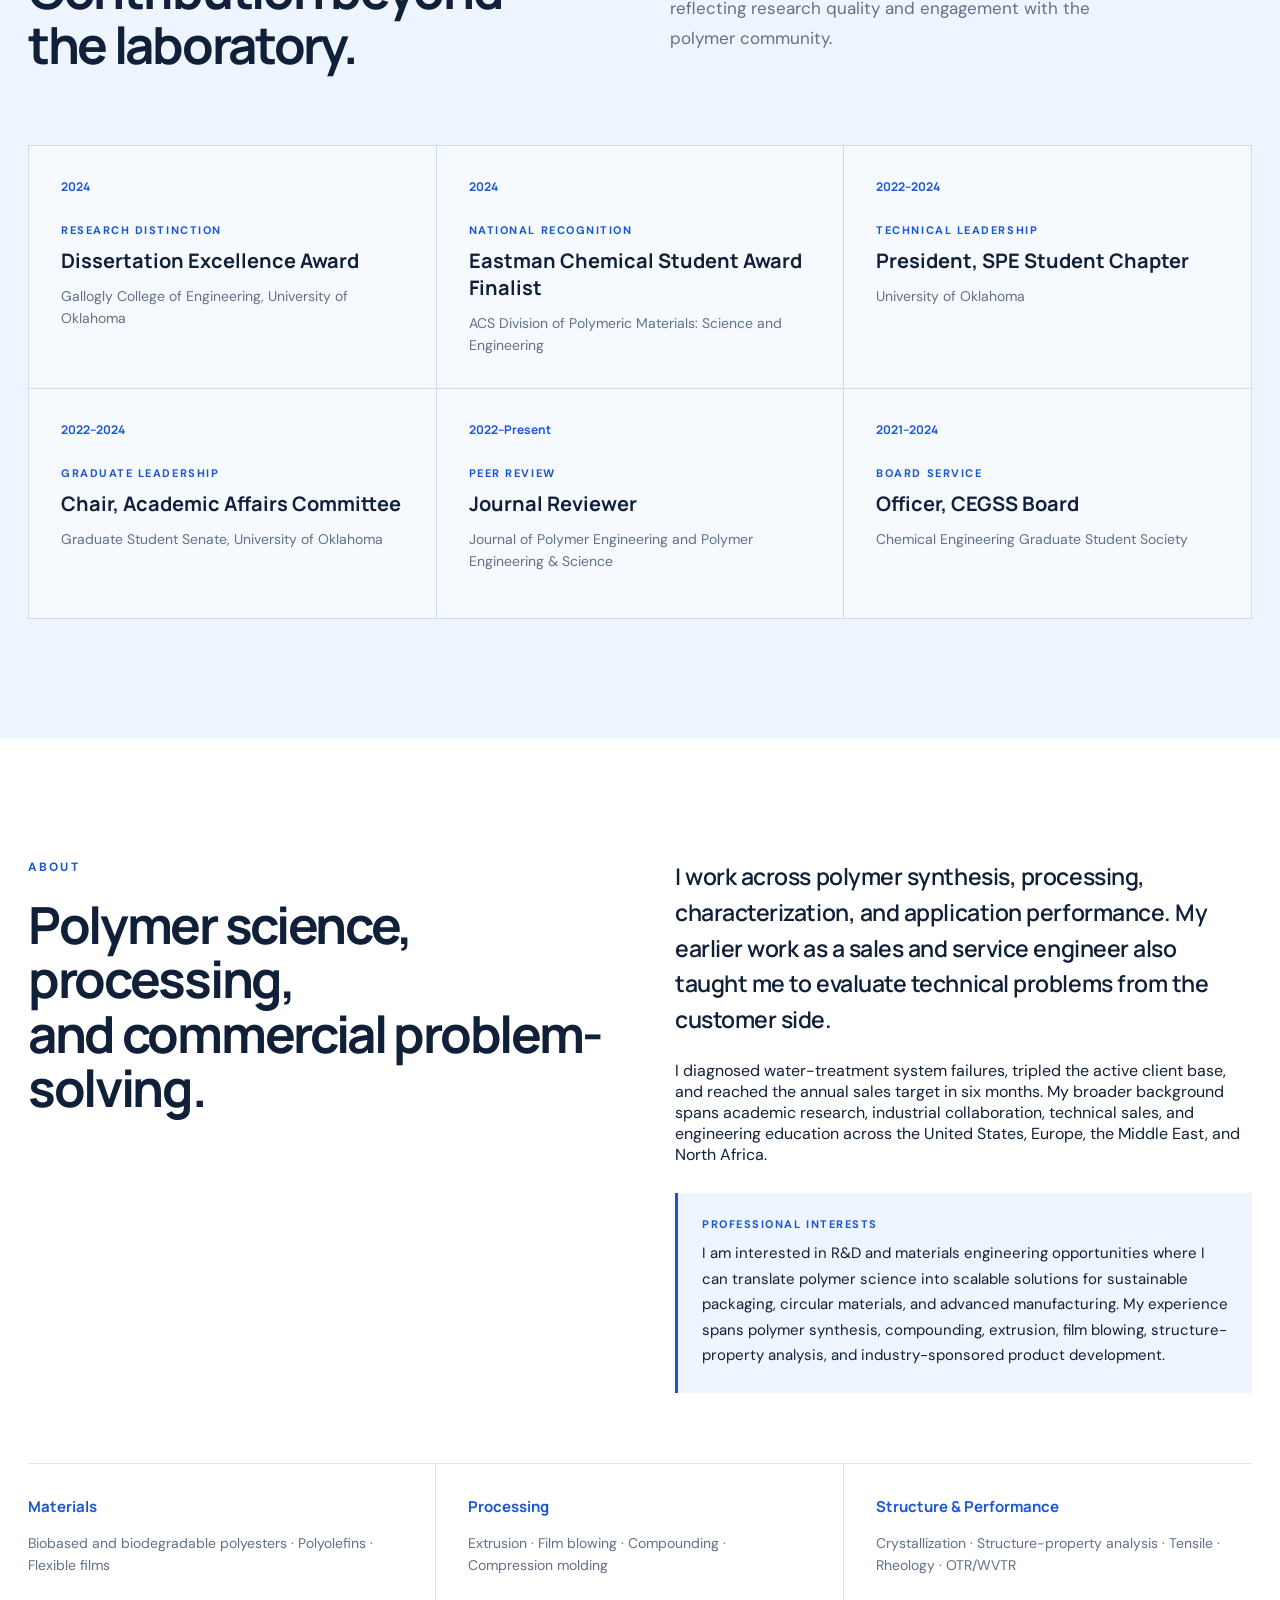
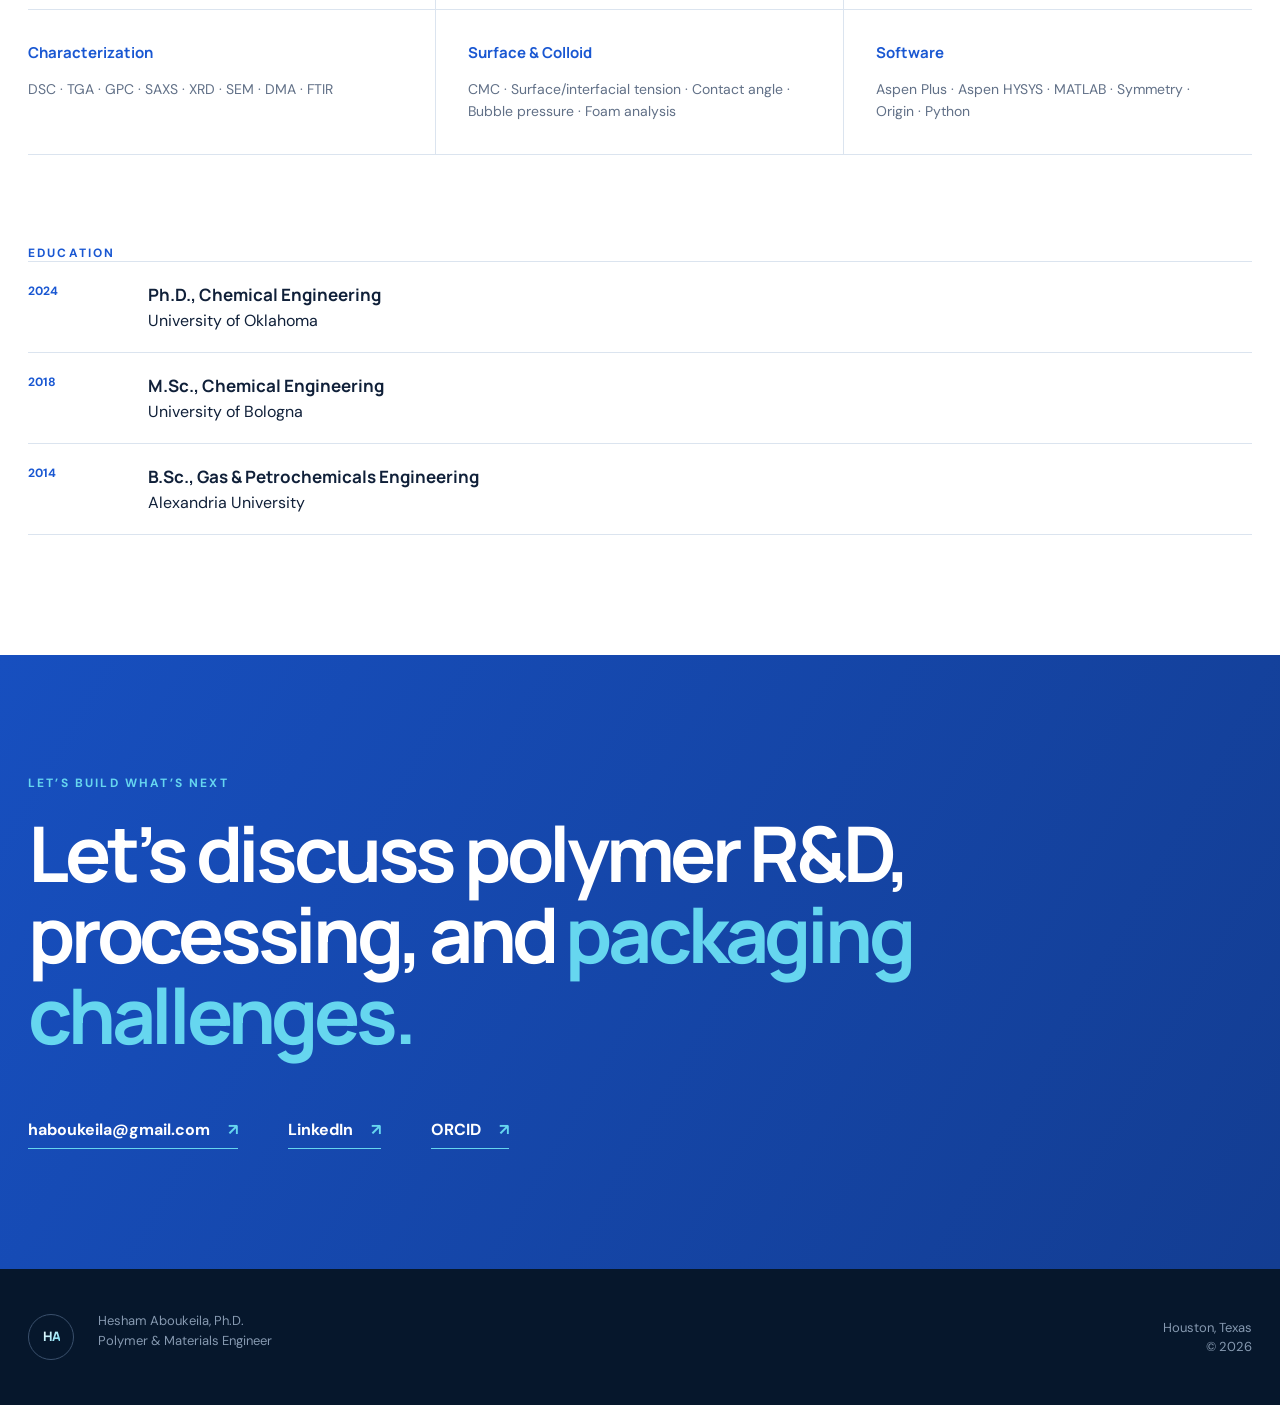
==== commit ec7ab521: "Refocus portfolio for polymer R&D recruiting" ====
--- a/index.html
+++ b/index.html
@@ -16,7 +16,7 @@
   <meta property="og:type" content="website">
   <meta property="og:url" content="https://hesham-aboukeila.github.io/">
   <meta property="og:title" content="Hesham Aboukeila | Polymer & Materials Engineer">
-  <meta property="og:description" content="Turning materials innovation into real-world impact.">
+  <meta property="og:description" content="Polymer R&amp;D spanning synthesis, film processing, packaging performance, and circular materials.">
   <meta property="og:image" content="https://hesham-aboukeila.github.io/og-image.jpg">
   <meta property="og:image:type" content="image/jpeg">
   <meta property="og:image:width" content="1200">
@@ -24,7 +24,7 @@
   <meta property="og:image:alt" content="Hesham Aboukeila polymer and materials engineering portfolio">
   <meta name="twitter:card" content="summary_large_image">
   <meta name="twitter:title" content="Hesham Aboukeila | Polymer & Materials Engineer">
-  <meta name="twitter:description" content="Turning materials innovation into real-world impact.">
+  <meta name="twitter:description" content="Polymer R&amp;D spanning synthesis, film processing, packaging performance, and circular materials.">
   <meta name="twitter:image" content="https://hesham-aboukeila.github.io/og-image.jpg">
   <meta name="theme-color" content="#071a33">
   <link rel="icon" href="favicon.svg" type="image/svg+xml">
@@ -35,7 +35,7 @@
   <link rel="preconnect" href="https://fonts.googleapis.com">
   <link rel="preconnect" href="https://fonts.gstatic.com" crossorigin>
   <link href="https://fonts.googleapis.com/css2?family=DM+Sans:wght@400;500;600;700&family=Manrope:wght@500;600;700;800&display=swap" rel="stylesheet">
-  <link rel="stylesheet" href="styles.css?v=7">
+  <link rel="stylesheet" href="styles.css?v=8">
   <script type="application/ld+json">
   {
     "@context": "https://schema.org",
@@ -77,9 +77,9 @@
   <header class="site-header" id="top">
     <a class="brand" href="#top" aria-label="Hesham Aboukeila, home"><span>HA</span></a>
     <nav aria-label="Primary navigation">
-      <a href="#work">Work</a><a href="#experience">Experience</a><a href="#publications">Publications</a><a href="#presentations">Presentations</a><a href="#recognition">Recognition</a><a href="#about">About</a>
+      <a href="#work">Work</a><a href="#experience">Experience</a><a href="#publications">Publications</a><a href="#presentations">Presentations</a><a href="#recognition">Recognition</a><a href="#about">About</a><a class="nav-linkedin" href="https://www.linkedin.com/in/heshamaboukeila" target="_blank" rel="noopener">LinkedIn ↗</a>
     </nav>
-    <a class="header-contact" href="mailto:haboukeila@gmail.com">Let’s connect</a>
+    <a class="header-contact" href="https://www.linkedin.com/in/heshamaboukeila" target="_blank" rel="noopener">LinkedIn ↗</a>
     <button class="menu" type="button" aria-label="Open navigation" aria-expanded="false"><span></span><span></span></button>
   </header>
 
@@ -88,12 +88,14 @@
       <div class="hero-grid"></div>
       <div class="orb orb-one"></div><div class="orb orb-two"></div>
       <div class="hero-copy reveal">
-        <p class="eyebrow"><span></span> Polymer science for a circular future</p>
-        <h1>Turning materials<br>innovation into<br><em>real-world impact.</em></h1>
-        <p class="hero-summary">I’m Hesham Aboukeila, Ph.D., a polymer and materials engineer developing high-performance, sustainable materials for flexible packaging and beyond.</p>
+        <p class="eyebrow"><span></span> Polymer R&amp;D · Film processing · Sustainable packaging</p>
+        <h1>From polymer synthesis<br>to blown-film<br><em>performance.</em></h1>
+        <p class="hero-summary">I’m Hesham Aboukeila, Ph.D., a polymer and materials engineer working across polymer synthesis, extrusion, film blowing, characterization, and application testing. I’m pursuing R&amp;D and materials engineering roles in flexible packaging, polymer processing, and circular materials.</p>
+        <p class="hero-location">Houston, Texas <span>·</span> Open to relocation nationwide</p>
         <div class="hero-actions">
           <a class="button primary" href="#work">Explore my work <span>↘</span></a>
           <a class="button ghost" href="Hesham_Aboukeila_Resume.pdf" download>Download résumé <span>↓</span></a>
+          <a class="hero-linkedin" href="https://www.linkedin.com/in/heshamaboukeila" target="_blank" rel="noopener">LinkedIn <span>↗</span></a>
         </div>
       </div>
       <div class="hero-visual" aria-hidden="true">
@@ -114,36 +116,32 @@
     </section>
 
     <section class="impact section" aria-labelledby="impact-title">
-      <div class="section-intro reveal"><p class="kicker">Selected impact</p><h2 id="impact-title">Research measured<br>by what it changes.</h2></div>
+      <div class="section-intro reveal"><p class="kicker">Selected impact</p><h2 id="impact-title">Selected results from polymer<br>development and processing.</h2></div>
       <div class="metrics">
-        <article class="metric reveal"><span class="metric-num">3×</span><h3>Higher mechanical performance</h3><p>Biobased films compared with a commercial PBAT benchmark.</p></article>
-        <article class="metric reveal"><span class="metric-num">10×</span><h3>Lower water-vapor transmission</h3><p>PDDF blown film compared with commercial PBAT blown film.</p></article>
+        <article class="metric reveal"><span class="metric-num">3×</span><h3>Higher Young’s modulus</h3><p>PPeAT blown film compared with commercial PBAT blown film.</p></article>
+        <article class="metric reveal"><span class="metric-num">5×</span><h3>Lower water-vapor transmission</h3><p>PPeAT blown film compared with commercial PBAT blown film.</p></article>
         <article class="metric reveal"><span class="metric-num">56×</span><h3>Faster crystallization</h3><p>Reduced half-time from 28 minutes to just 0.5 minutes.</p></article>
         <article class="metric reveal"><span class="metric-num">20m+</span><h3>Prototype film produced</h3><p>Hands-on lab-scale blown-film extrusion and evaluation.</p></article>
       </div>
     </section>
 
     <section class="work section" id="work" aria-labelledby="work-title">
-      <div class="section-intro reveal"><p class="kicker">Research portfolio</p><h2 id="work-title">From molecule to<br>manufacturable material.</h2><p class="intro-copy">My work connects polymer chemistry, processing, characterization, and application performance to solve practical materials challenges.</p></div>
+      <div class="section-intro reveal"><p class="kicker">Research portfolio</p><h2 id="work-title">Research built around processing<br>and application performance.</h2><p class="intro-copy">These projects span polymer synthesis, processing, characterization, and application testing, with a focus on the decisions needed to move materials from the laboratory toward use.</p></div>
       <div class="project-list">
         <article class="project reveal"><div class="project-index">01</div><div class="project-body"><p class="tag">Sustainable packaging</p><h3>Biobased biodegradable films</h3><p>Engineered more than 60 polyester formulations as alternatives to LDPE and LLDPE, integrating synthesis, crystallization, extrusion, and performance testing.</p><div class="chips"><span>Film blowing</span><span>Barrier testing</span><span>Rheology</span></div><a class="case-link" href="case-studies/biobased-films.html">View case study <span>↗</span></a></div><div class="project-mark blown-film" aria-hidden="true"><div class="film-bubble"></div><div class="film-neck"></div><div class="die"></div><span class="visual-label">Film blowing</span></div></article>
-        <article class="project reveal"><div class="project-index">02</div><div class="project-body"><p class="tag">Circular materials</p><h3>Closed-loop polymer recycling</h3><p>Advanced chemical recycling of PPeAT through amine-catalyzed methanolysis and repolymerization, demonstrating a pathway back to high-quality material.</p><div class="chips"><span>Methanolysis</span><span>Repolymerization</span><span>Characterization</span></div><a class="case-link" href="case-studies/closed-loop-recycling.html">View case study <span>↗</span></a></div><div class="project-mark methanolysis" aria-hidden="true"><div class="recycle-pellets"><i></i><i></i><i></i></div><span class="process-arrow left">→</span><div class="reaction-flask"></div><span class="process-arrow right">→</span><div class="product-chain"><i></i><i></i></div><span class="visual-label">Polymer → monomers → polymer</span></div></article>
-        <article class="project reveal"><div class="project-index">03</div><div class="project-body"><p class="tag">Plastics upcycling</p><h3>Waste-derived surfactants</h3><p>Characterized biodegradable anionic surfactants made from post-consumer HDPE, with performance competitive with conventional commercial benchmarks.</p><div class="chips"><span>CMC</span><span>Foam analysis</span><span>Interfacial tension</span></div><a class="case-link" href="case-studies/plastic-derived-surfactants.html">View case study <span>↗</span></a></div><div class="project-mark plastic-surfactant" aria-hidden="true"><div class="hdpe-bottle"></div><span class="conversion-arrow">→</span><div class="surfactant-chain"><i></i></div><span class="visual-label">Plastic → surfactant</span></div></article>
-        <article class="project reveal"><div class="project-index">04</div><div class="project-body"><p class="tag">Industry collaboration</p><h3>Chloride-free detergency</h3><p>Led a Church & Dwight-funded study that expanded the usable HLD formulation range and identified detergency optima reaching 90% soil removal.</p><div class="chips"><span>Formulation</span><span>HLD</span><span>Product strategy</span></div><a class="case-link" href="case-studies/chloride-free-detergency.html">View case study <span>↗</span></a></div><div class="project-mark carbonate-swap" aria-hidden="true"><div class="ion chloride">Cl⁻</div><div class="ion-strike"></div><span class="swap-arrow">→</span><div class="ion carbonate">CO₃²⁻</div><span class="visual-label">Chloride-free formulation</span></div></article>
-        <article class="project reveal"><div class="project-index">05</div><div class="project-body"><p class="tag">Carbon capture</p><h3>Advanced CO₂-selective membranes</h3><p>Designed and evaluated ionomer and hybrid polymer membranes for carbon capture and natural-gas sweetening, achieving up to 36× higher CO₂ permeability through additive design, nanostructure control, and humidified operation.</p><div class="chips"><span>Ionomer membranes</span><span>Gas permeation</span><span>CO₂ separation</span></div><a class="case-link" href="case-studies/ionomer-membranes.html">View case study <span>↗</span></a></div><div class="project-mark selective-membrane" aria-hidden="true"><div class="gas co2-in">CO₂</div><div class="gas n2">N₂</div><span class="permeate-arrow">→</span><span class="blocked-mark">×</span><div class="selective-layer"></div><div class="gas co2-out">CO₂</div><span class="selectivity-label">Selective transport</span></div></article>
-      </div>
-    </section>
-
-    <section class="patent-band reveal">
-      <div><p class="kicker light">Inventorship</p><h2>Accelerating biodegradable<br>polyester processing.</h2></div>
-      <div class="patent-copy"><p>Co-inventor of a nucleating strategy that dramatically improved crystallization kinetics and processing viability.</p><div class="patent-links"><a href="case-studies/crystallization.html">Explore the case study <span>↗</span></a><a href="https://patents.google.com/patent/US12630710B1/en" target="_blank" rel="noopener">View U.S. Patent No. 12,630,710 B1 <span>↗</span></a></div></div>
+        <article class="patent-band reveal"><div><p class="kicker light">02 · Inventorship</p><h2>Accelerating biodegradable<br>polyester processing.</h2></div><div class="patent-copy"><p>Co-inventor of a nucleating strategy that reduced PPeAT crystallization half-time from 28 minutes to approximately 0.5 minutes, enabling practical blown-film processing.</p><div class="patent-links"><a href="case-studies/crystallization.html">Explore the case study <span>↗</span></a><a href="https://patents.google.com/patent/US12630710B1/en" target="_blank" rel="noopener">View U.S. Patent No. 12,630,710 B1 <span>↗</span></a></div></div></article>
+        <article class="project reveal"><div class="project-index">03</div><div class="project-body"><p class="tag">Industry collaboration</p><h3>Chloride-free detergency</h3><p>Led a Church &amp; Dwight-funded study that expanded the usable HLD formulation range and identified detergency optima reaching 90% soil removal.</p><div class="chips"><span>Formulation</span><span>HLD</span><span>Product strategy</span></div><a class="case-link" href="case-studies/chloride-free-detergency.html">View case study <span>↗</span></a></div><div class="project-mark carbonate-swap" aria-hidden="true"><div class="ion chloride">Cl⁻</div><div class="ion-strike"></div><span class="swap-arrow">→</span><div class="ion carbonate">CO₃²⁻</div><span class="visual-label">Chloride-free formulation</span></div></article>
+        <article class="project reveal"><div class="project-index">04</div><div class="project-body"><p class="tag">Circular materials</p><h3>Closed-loop polymer recycling</h3><p>Advanced chemical recycling of PPeAT through amine-catalyzed methanolysis and repolymerization, demonstrating a pathway back to high-quality material.</p><div class="chips"><span>Methanolysis</span><span>Repolymerization</span><span>Characterization</span></div><a class="case-link" href="case-studies/closed-loop-recycling.html">View case study <span>↗</span></a></div><div class="project-mark methanolysis" aria-hidden="true"><div class="recycle-pellets"><i></i><i></i><i></i></div><span class="process-arrow left">→</span><div class="reaction-flask"></div><span class="process-arrow right">→</span><div class="product-chain"><i></i><i></i></div><span class="visual-label">Polymer → monomers → polymer</span></div></article>
+        <article class="project reveal"><div class="project-index">05</div><div class="project-body"><p class="tag">Plastics upcycling</p><h3>Waste-derived surfactants</h3><p>Characterized biodegradable anionic surfactants made from post-consumer HDPE, with performance competitive with conventional commercial benchmarks.</p><div class="chips"><span>CMC</span><span>Foam analysis</span><span>Interfacial tension</span></div><a class="case-link" href="case-studies/plastic-derived-surfactants.html">View case study <span>↗</span></a></div><div class="project-mark plastic-surfactant" aria-hidden="true"><div class="hdpe-bottle"></div><span class="conversion-arrow">→</span><div class="surfactant-chain"><i></i></div><span class="visual-label">Plastic → surfactant</span></div></article>
+        <article class="project reveal"><div class="project-index">06</div><div class="project-body"><p class="tag">Carbon capture</p><h3>Advanced CO₂-selective membranes</h3><p>Designed and evaluated ionomer and hybrid polymer membranes for carbon capture and natural-gas sweetening, achieving up to 36× higher CO₂ permeability through additive design, nanostructure control, and humidified operation.</p><div class="chips"><span>Ionomer membranes</span><span>Gas permeation</span><span>CO₂ separation</span></div><a class="case-link" href="case-studies/ionomer-membranes.html">View case study <span>↗</span></a></div><div class="project-mark selective-membrane" aria-hidden="true"><div class="gas co2-in">CO₂</div><div class="gas n2">N₂</div><span class="permeate-arrow">→</span><span class="blocked-mark">×</span><div class="selective-layer"></div><div class="gas co2-out">CO₂</div><span class="selectivity-label">Selective transport</span></div></article>
+      </div>
     </section>
 
     <section class="experience section" id="experience" aria-labelledby="experience-title">
       <div class="section-intro reveal"><p class="kicker">Experience</p><h2 id="experience-title">Technical depth.<br>Commercial perspective.</h2></div>
       <div class="timeline">
         <article class="role reveal"><div class="role-date">2025–2026</div><div><h3>Postdoctoral Research Associate</h3><p class="place">University of Oklahoma · Norman, Oklahoma</p><p>Characterized surfactants upcycled from post-consumer HDPE, achieving a 0.08 wt% CMC and 221 ppm calcium tolerance, and led an industry-funded formulation study that reached up to 90% soil removal.</p></div></article>
-        <article class="role reveal"><div class="role-date">2021–2024</div><div><h3>Graduate Research Assistant</h3><p class="place">University of Oklahoma · Norman, Oklahoma</p><p>Engineered more than 60 biobased polyester formulations with up to 3× higher mechanical and 10× better barrier performance than commercial PBAT, and produced more than 20m of prototype blown film while onboarding and mentoring new research team members.</p></div></article>
+        <article class="role reveal"><div class="role-date">2021–2024</div><div><h3>Graduate Research Assistant</h3><p class="place">University of Oklahoma · Norman, Oklahoma</p><p>Engineered more than 60 biobased polyester formulations, including PPeAT blown film with 3× higher Young’s modulus and approximately 5× lower water-vapor transmission than commercial PBAT, and produced more than 20m of prototype film.</p></div></article>
         <article class="role reveal"><div class="role-date">2019–2021</div><div><h3>Chemical Engineering Instructor</h3><p class="place">American University of the Middle East · Kuwait</p><p>Delivered seven engineering courses across four semesters to more than 150 students per semester; revived an eighth course as moderator and sole instructor by rebuilding it from the ground up, and introduced an innovative COVID-19 remote-learning approach through more than 10 laboratory-tour videos.</p></div></article>
         <article class="role reveal"><div class="role-date">2018–2019</div><div><h3>Sales & Service Engineer</h3><p class="place">System Technique · Cairo, Egypt</p><p>Diagnosed water-treatment system failures, tripled the active client base from 4 to 12 accounts within one year, and met the annual sales target in six months.</p></div></article>
         <article class="role reveal"><div class="role-date">2016–2018</div><div><h3>Graduate Research Assistant</h3><p class="place">NTNU & University of Bologna · Norway and Italy</p><p>Engineered CO₂-philic hybrid polymer membranes, achieving up to 36× higher CO₂ permeability and quantifying pressure, temperature, and humidity effects across six gases; humid operation increased permeability by more than 10× without sacrificing selectivity.</p></div></article>
@@ -249,8 +247,8 @@
     </section>
 
     <section class="about section" id="about" aria-labelledby="about-title">
-      <div class="about-heading reveal"><p class="kicker">About</p><h2 id="about-title">A materials engineer<br>who connects the dots.</h2></div>
-      <div class="about-copy reveal"><p class="lead">I work across the full materials-development arc, from molecular design and structure-property analysis to processing, prototypes, and application performance.</p><p>My background spans academic research, industrial collaboration, technical sales, and engineering education across the United States, Europe, the Middle East, and North Africa. That range helps me translate complex experimental evidence into decisions people can act on.</p><div class="interest-statement"><span>Professional interests</span><p>I am interested in R&D and materials engineering opportunities where I can translate polymer science into scalable solutions for sustainable packaging, circular materials, and advanced manufacturing. My experience spans polymer synthesis, compounding, extrusion, film blowing, structure-property analysis, and industry-sponsored product development.</p></div></div>
+      <div class="about-heading reveal"><p class="kicker">About</p><h2 id="about-title">Polymer science, processing,<br>and commercial problem-solving.</h2></div>
+      <div class="about-copy reveal"><p class="lead">I work across polymer synthesis, processing, characterization, and application performance. My earlier work as a sales and service engineer also taught me to evaluate technical problems from the customer side.</p><p>I diagnosed water-treatment system failures, tripled the active client base, and reached the annual sales target in six months. My broader background spans academic research, industrial collaboration, technical sales, and engineering education across the United States, Europe, the Middle East, and North Africa.</p><div class="interest-statement"><span>Professional interests</span><p>I am interested in R&amp;D and materials engineering opportunities where I can translate polymer science into scalable solutions for sustainable packaging, circular materials, and advanced manufacturing. My experience spans polymer synthesis, compounding, extrusion, film blowing, structure-property analysis, and industry-sponsored product development.</p></div></div>
       <div class="expertise reveal">
         <div><h3>Materials</h3><p>Biobased and biodegradable polyesters · Polyolefins · Flexible films</p></div>
         <div><h3>Processing</h3><p>Extrusion · Film blowing · Compounding · Compression molding</p></div>
@@ -269,7 +267,7 @@
 
     <section class="contact">
       <p class="kicker light">Let’s build what’s next</p>
-      <h2>Interested in sustainable<br>materials with <em>impact?</em></h2>
+      <h2>Let’s discuss polymer R&amp;D,<br>processing, and <em>packaging challenges.</em></h2>
       <div class="contact-links"><a href="mailto:haboukeila@gmail.com">haboukeila@gmail.com <span>↗</span></a><a href="https://www.linkedin.com/in/heshamaboukeila" target="_blank" rel="noopener">LinkedIn <span>↗</span></a><a href="https://orcid.org/0000-0002-5541-7204" target="_blank" rel="me noopener">ORCID <span>↗</span></a></div>
     </section>
   </main>
--- a/styles.css
+++ b/styles.css
@@ -14,3 +14,6 @@
 .teaching{background:var(--ice)}.teaching .section-intro{margin-bottom:54px}.teaching-grid{display:grid;grid-template-columns:1.15fr .85fr;gap:24px}.teaching-card{padding:34px;background:#fff;border:1px solid #cddbee}.teaching-meta{display:flex;justify-content:space-between;align-items:flex-start;gap:20px;margin-bottom:28px}.teaching-meta span{font:800 13px "Manrope",sans-serif;color:var(--blue)}.teaching-meta strong{max-width:none;white-space:nowrap;text-align:right;font-size:11px;line-height:1.45;letter-spacing:.12em;text-transform:uppercase;color:var(--muted)}.teaching-card h3{font-size:22px;line-height:1.35;margin-bottom:5px}.teaching-card .place{margin-bottom:24px}.teaching-courses{padding:18px 0;border-top:1px solid var(--line);border-bottom:1px solid var(--line);color:#334862;font-size:14px;line-height:1.75}.teaching-impact{margin:20px 0 0;color:var(--muted);font-size:14px;line-height:1.7}
 @media(max-width:900px){.teaching-grid{grid-template-columns:1fr}}
 @media(max-width:600px){.teaching-card{padding:26px 22px}.teaching-meta{flex-direction:column;gap:8px}.teaching-meta strong{max-width:none;text-align:left}.teaching-card h3{font-size:19px}}
+.nav-linkedin{display:none}.hero-location{margin:18px 0 0;color:#d8e5f3;font-size:13px;font-weight:700;letter-spacing:.04em}.hero-location span{color:var(--cyan);padding:0 8px}.hero-actions{align-items:center}.hero-linkedin{display:inline-flex;gap:10px;align-items:center;padding:8px 0;border-bottom:1px solid var(--cyan);font-size:14px;font-weight:700}.hero-linkedin span{color:var(--cyan)}.project-list .patent-band{margin:34px 0;padding:62px 54px;gap:54px}.project-list .patent-band h2{font-size:clamp(34px,3.5vw,50px)}
+@media(max-width:900px){.site-header.open nav .nav-linkedin{display:block}.project-list .patent-band{padding:48px 34px;gap:30px}}
+@media(max-width:600px){.eyebrow{line-height:1.6}.hero-actions{align-items:stretch}.hero-linkedin{align-self:flex-start;margin-top:5px}.hero-location{line-height:1.6}.project-list .patent-band{margin:24px 0;padding:40px 24px}}
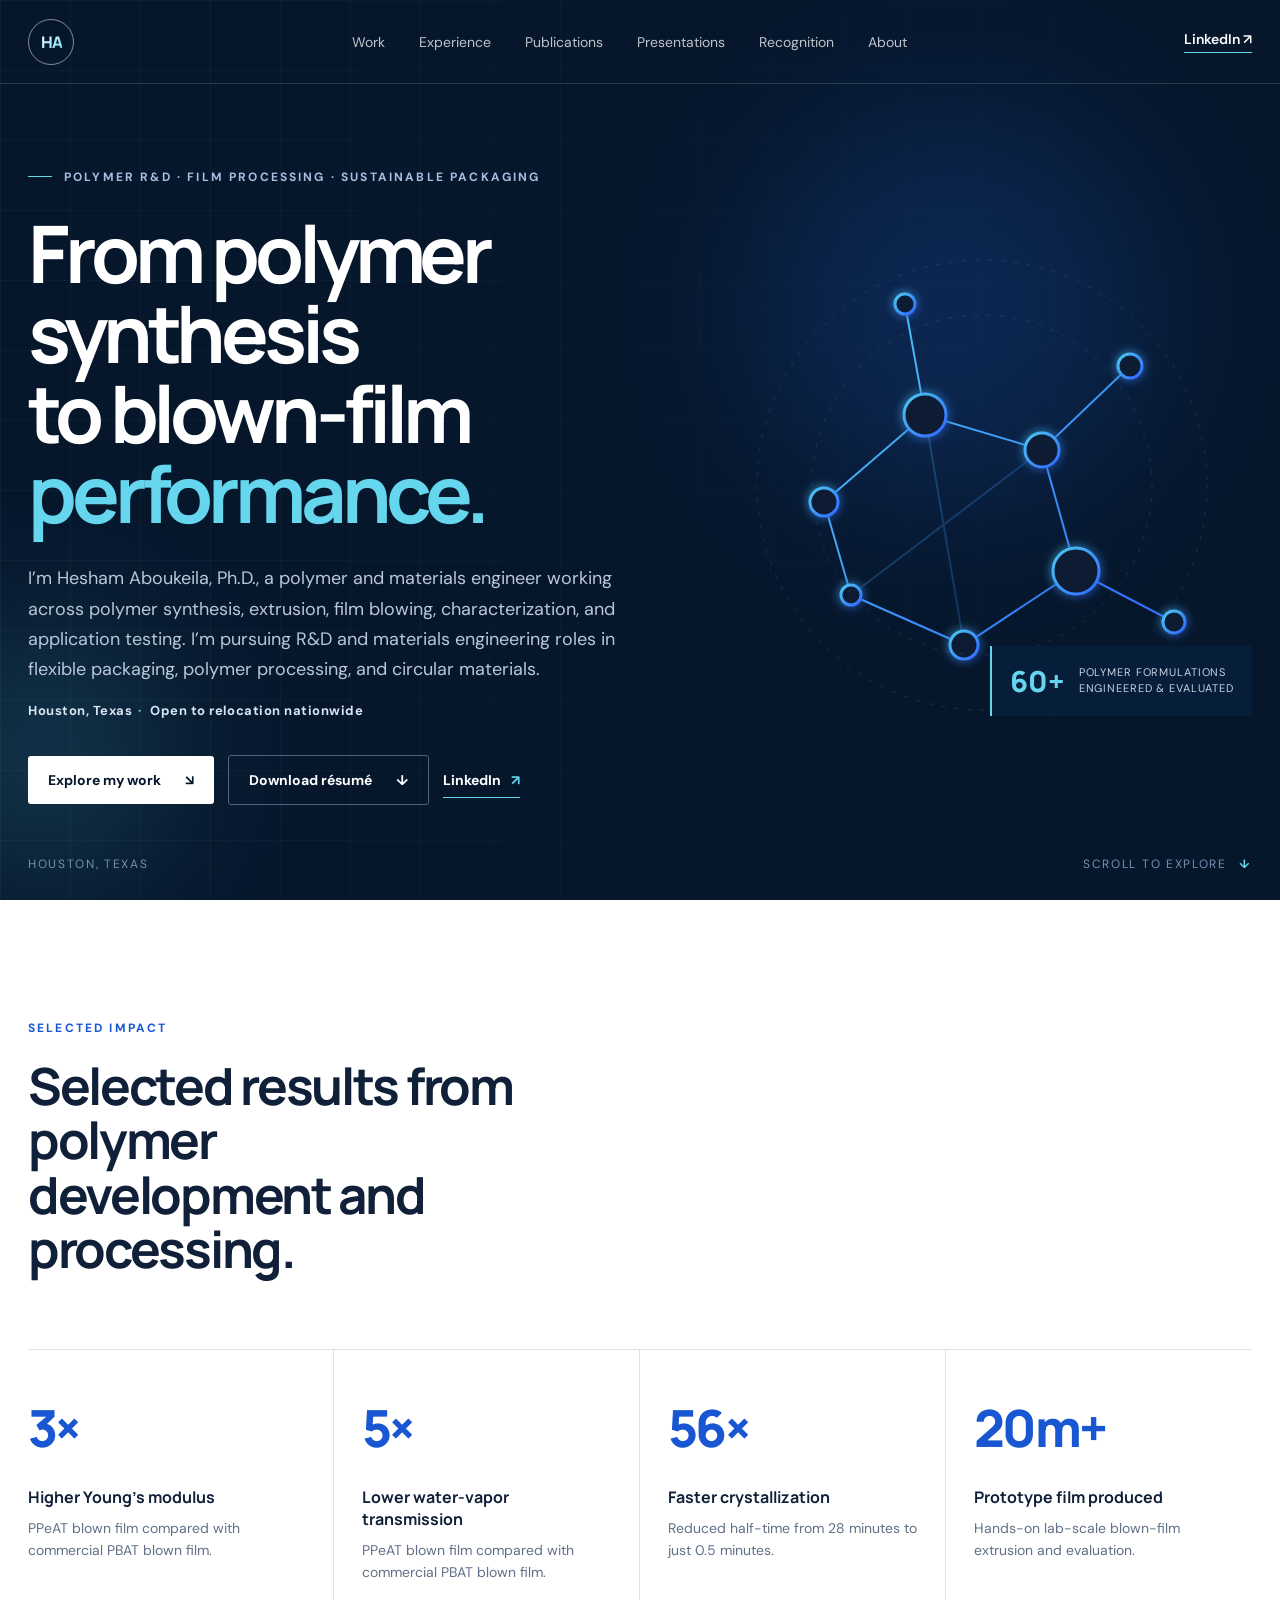
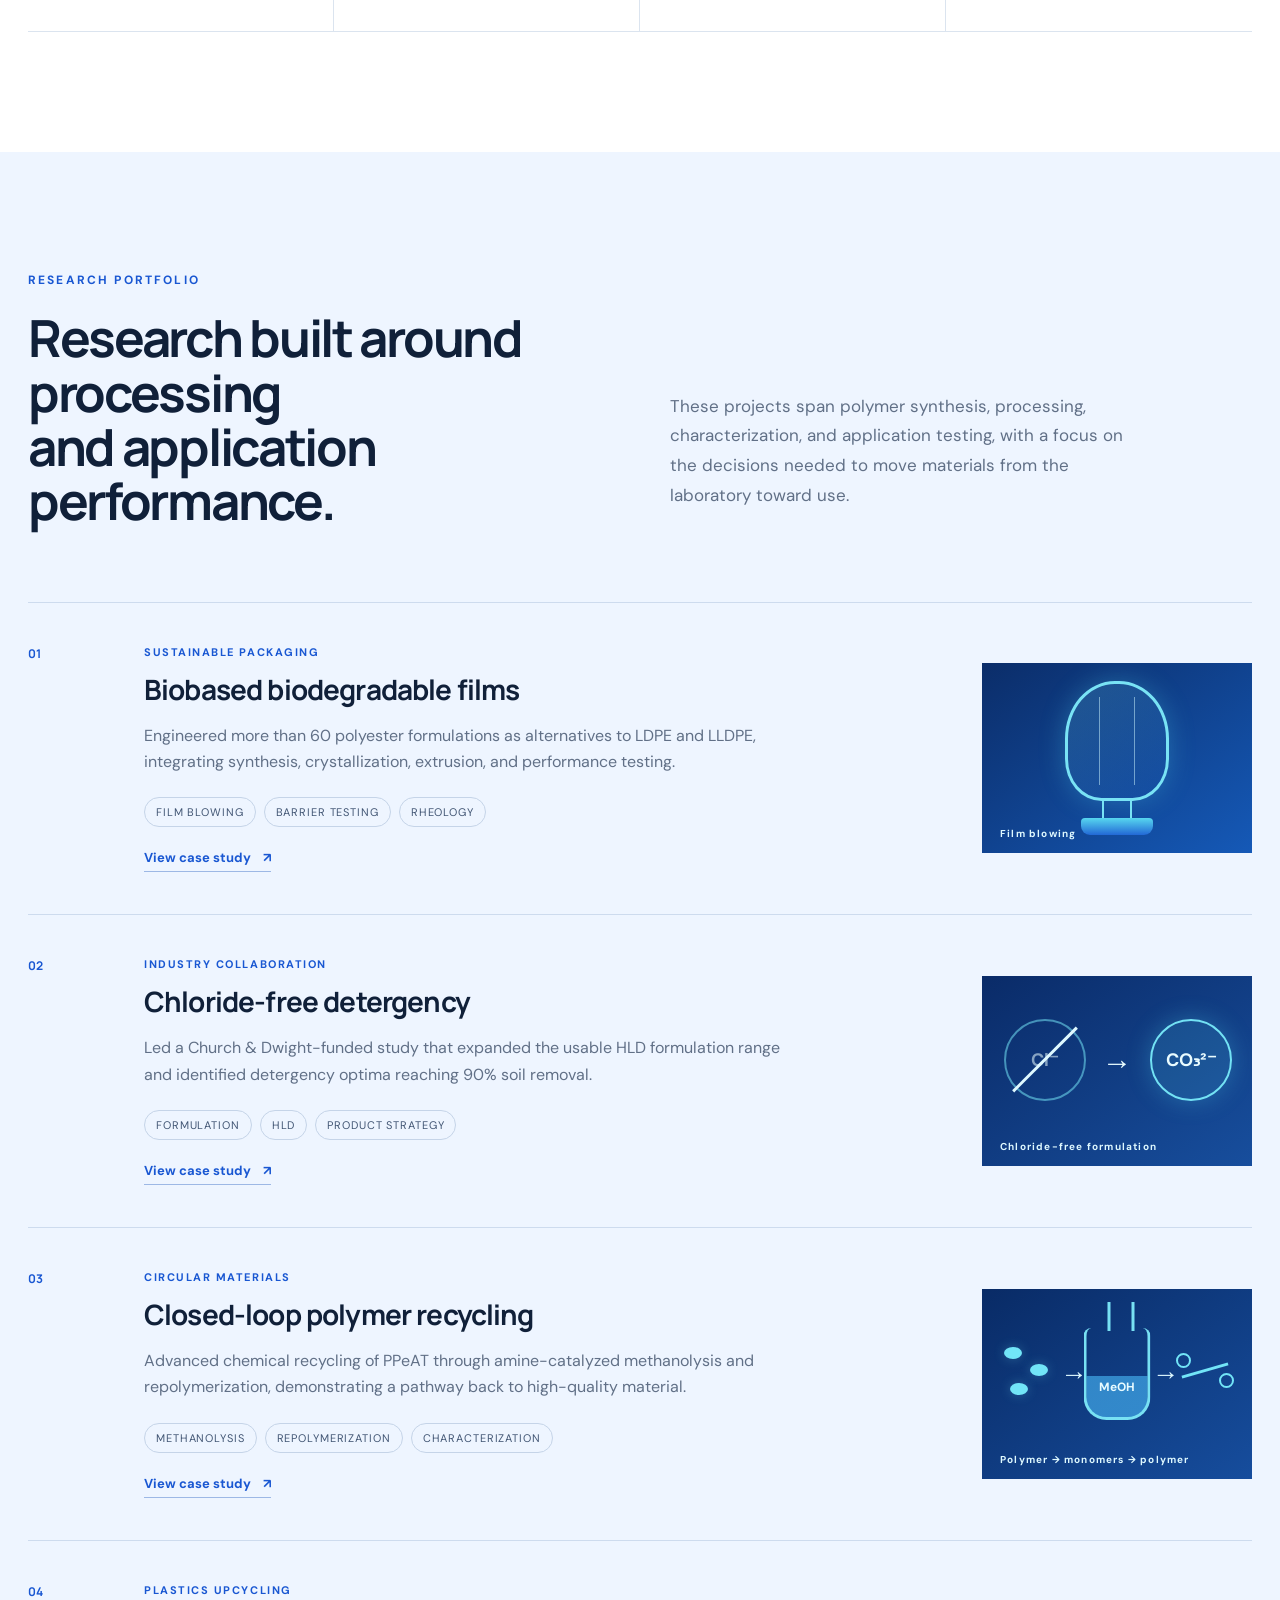
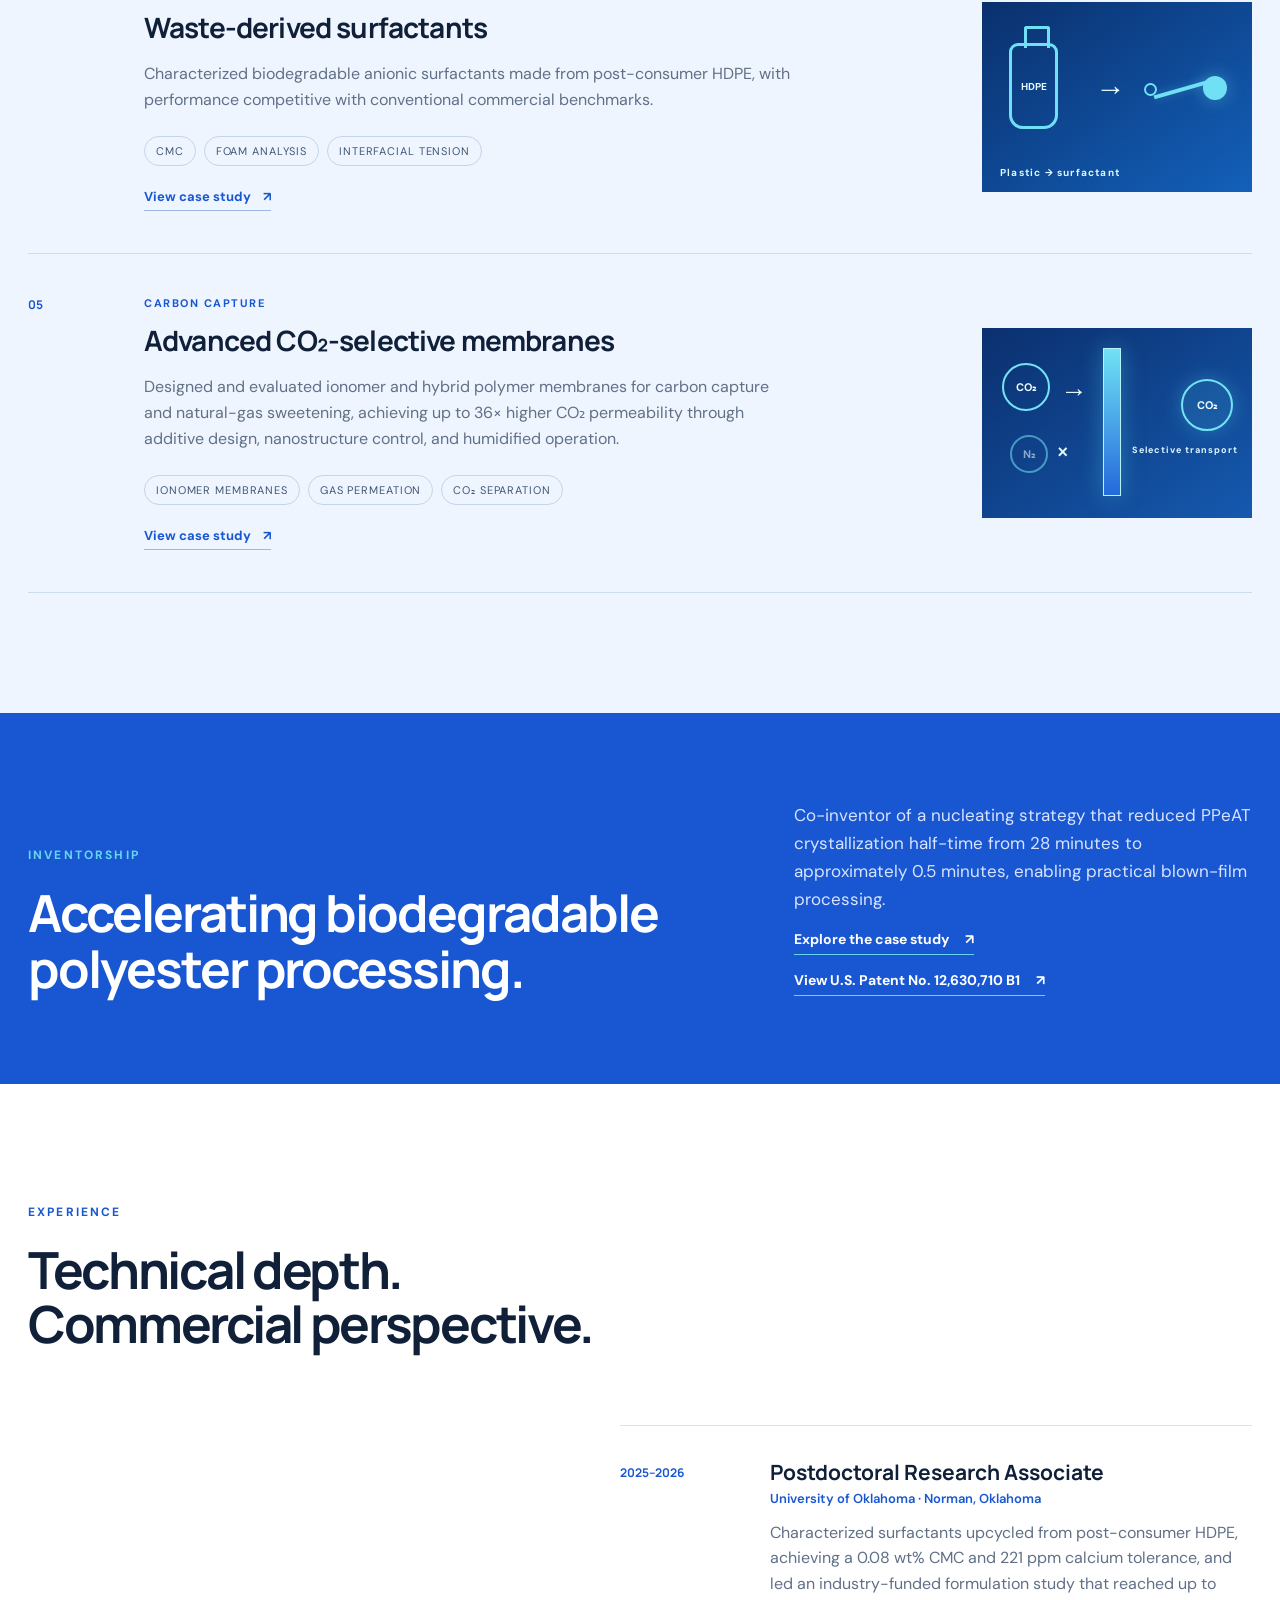
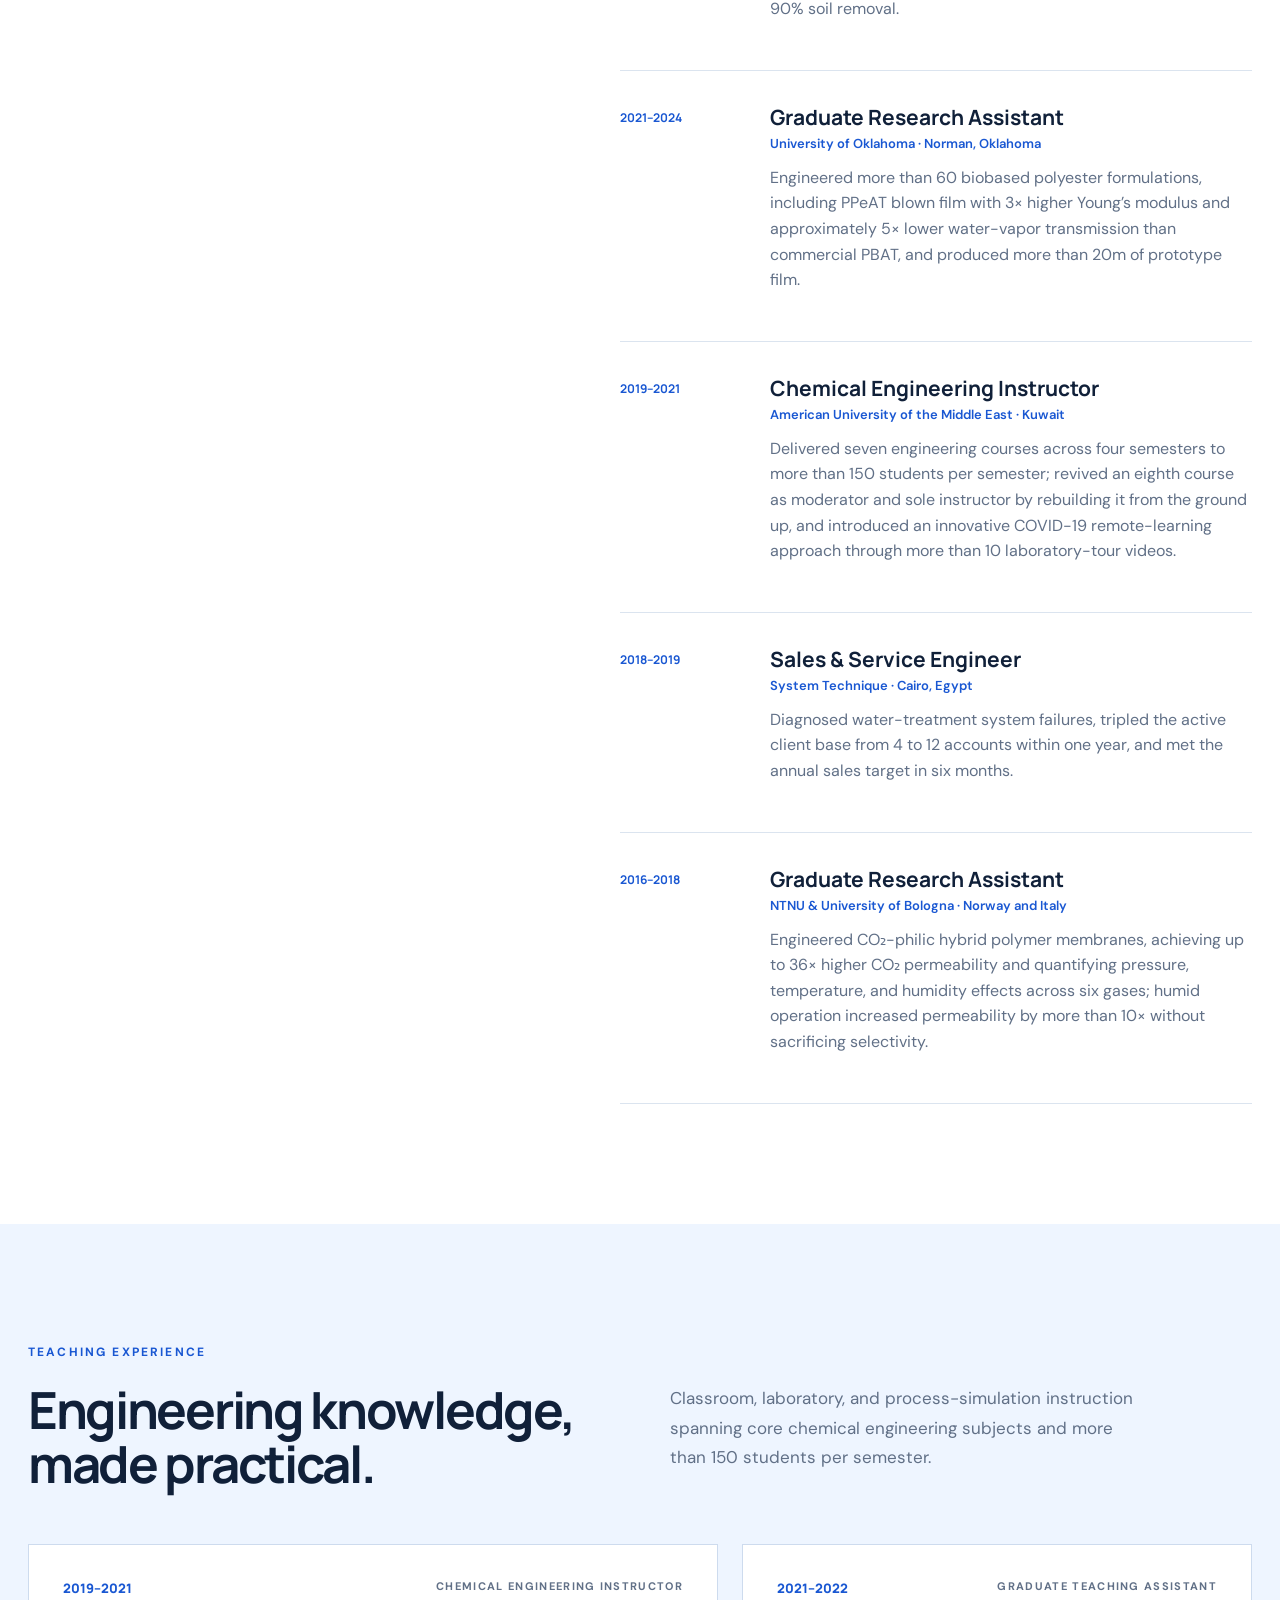
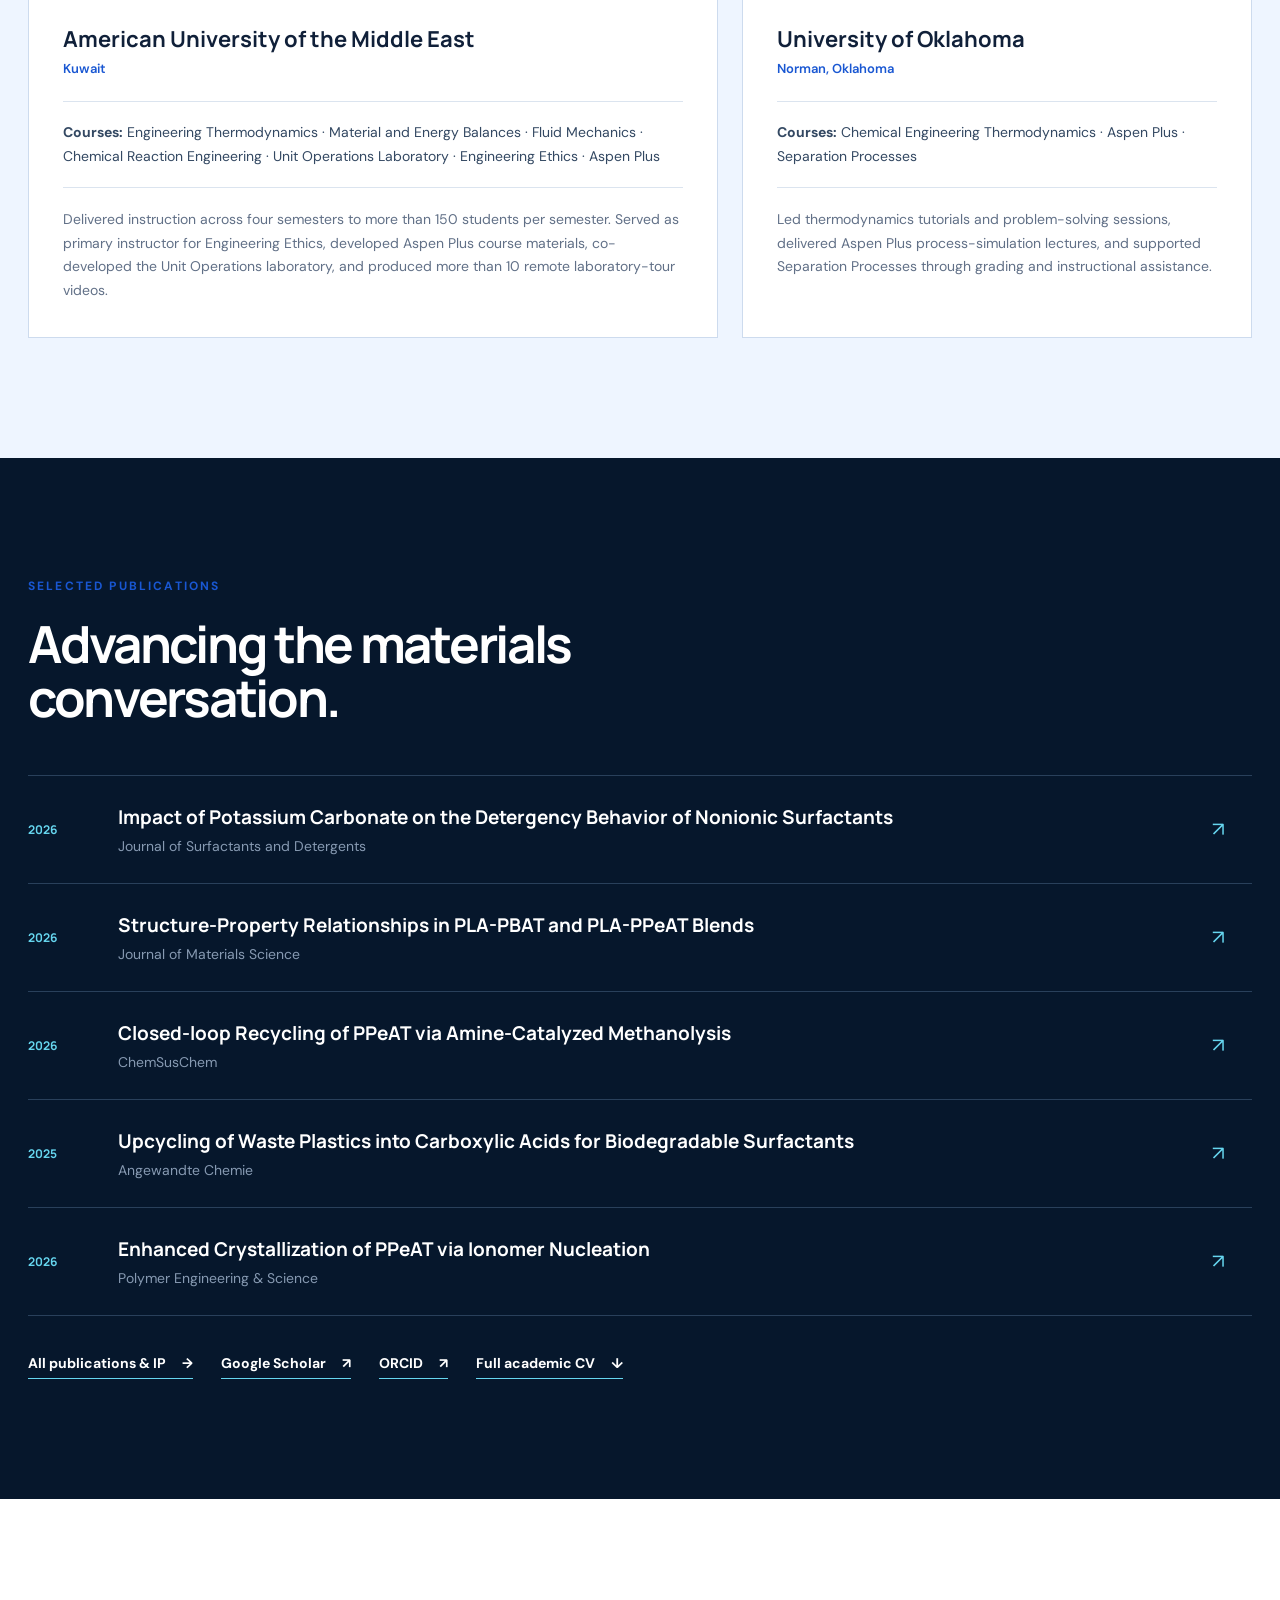
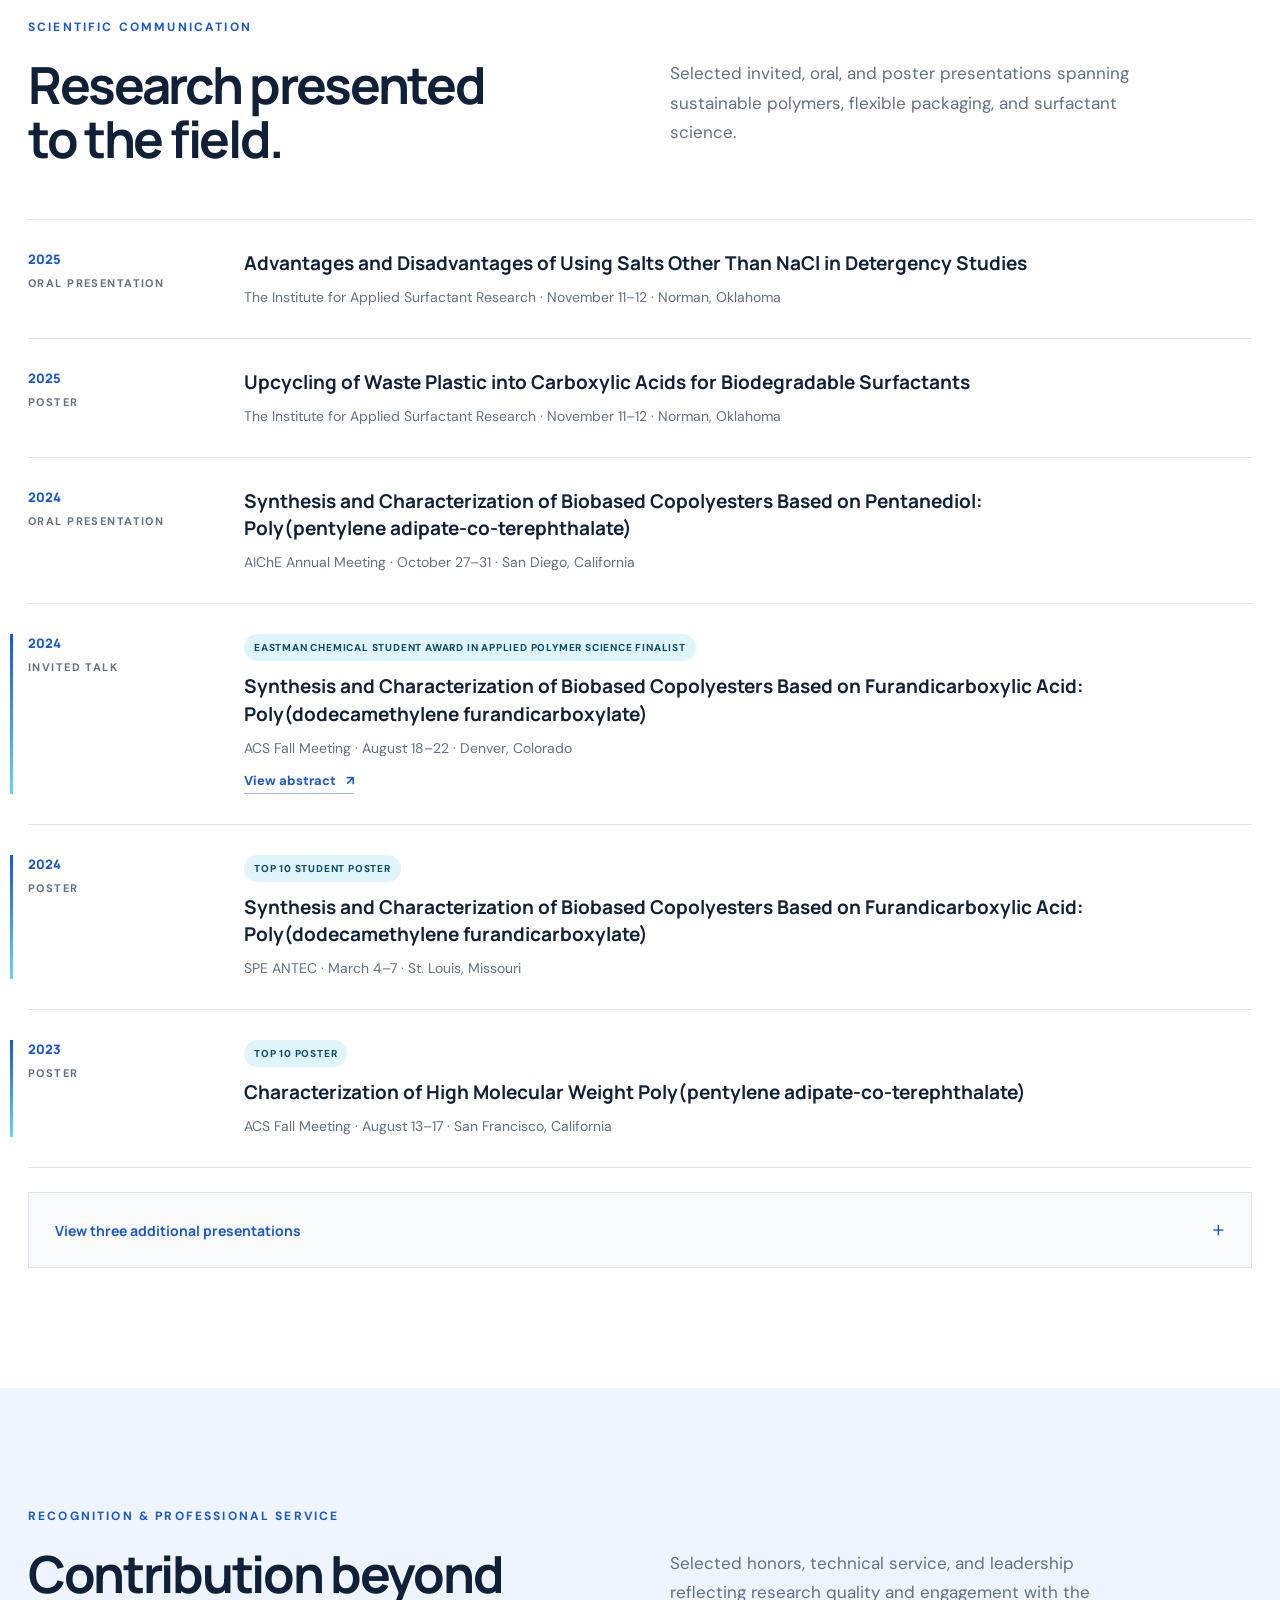
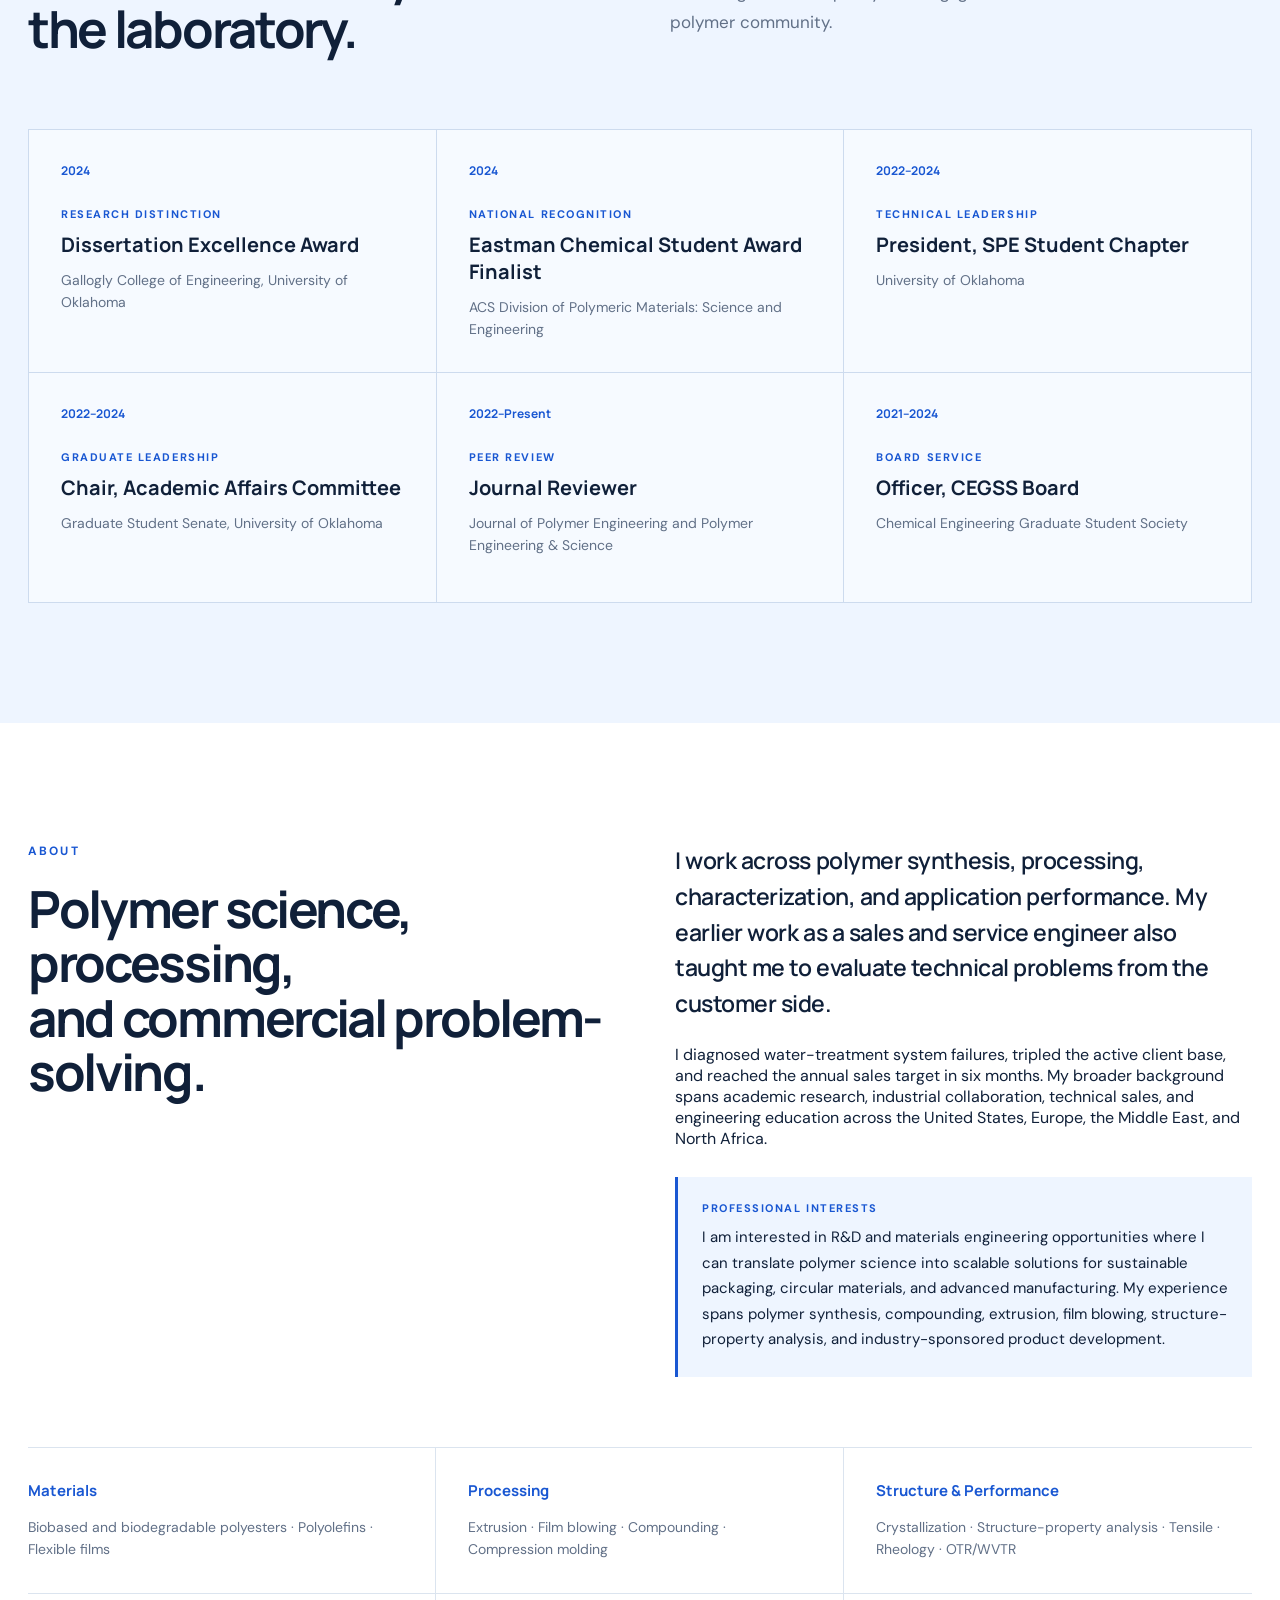
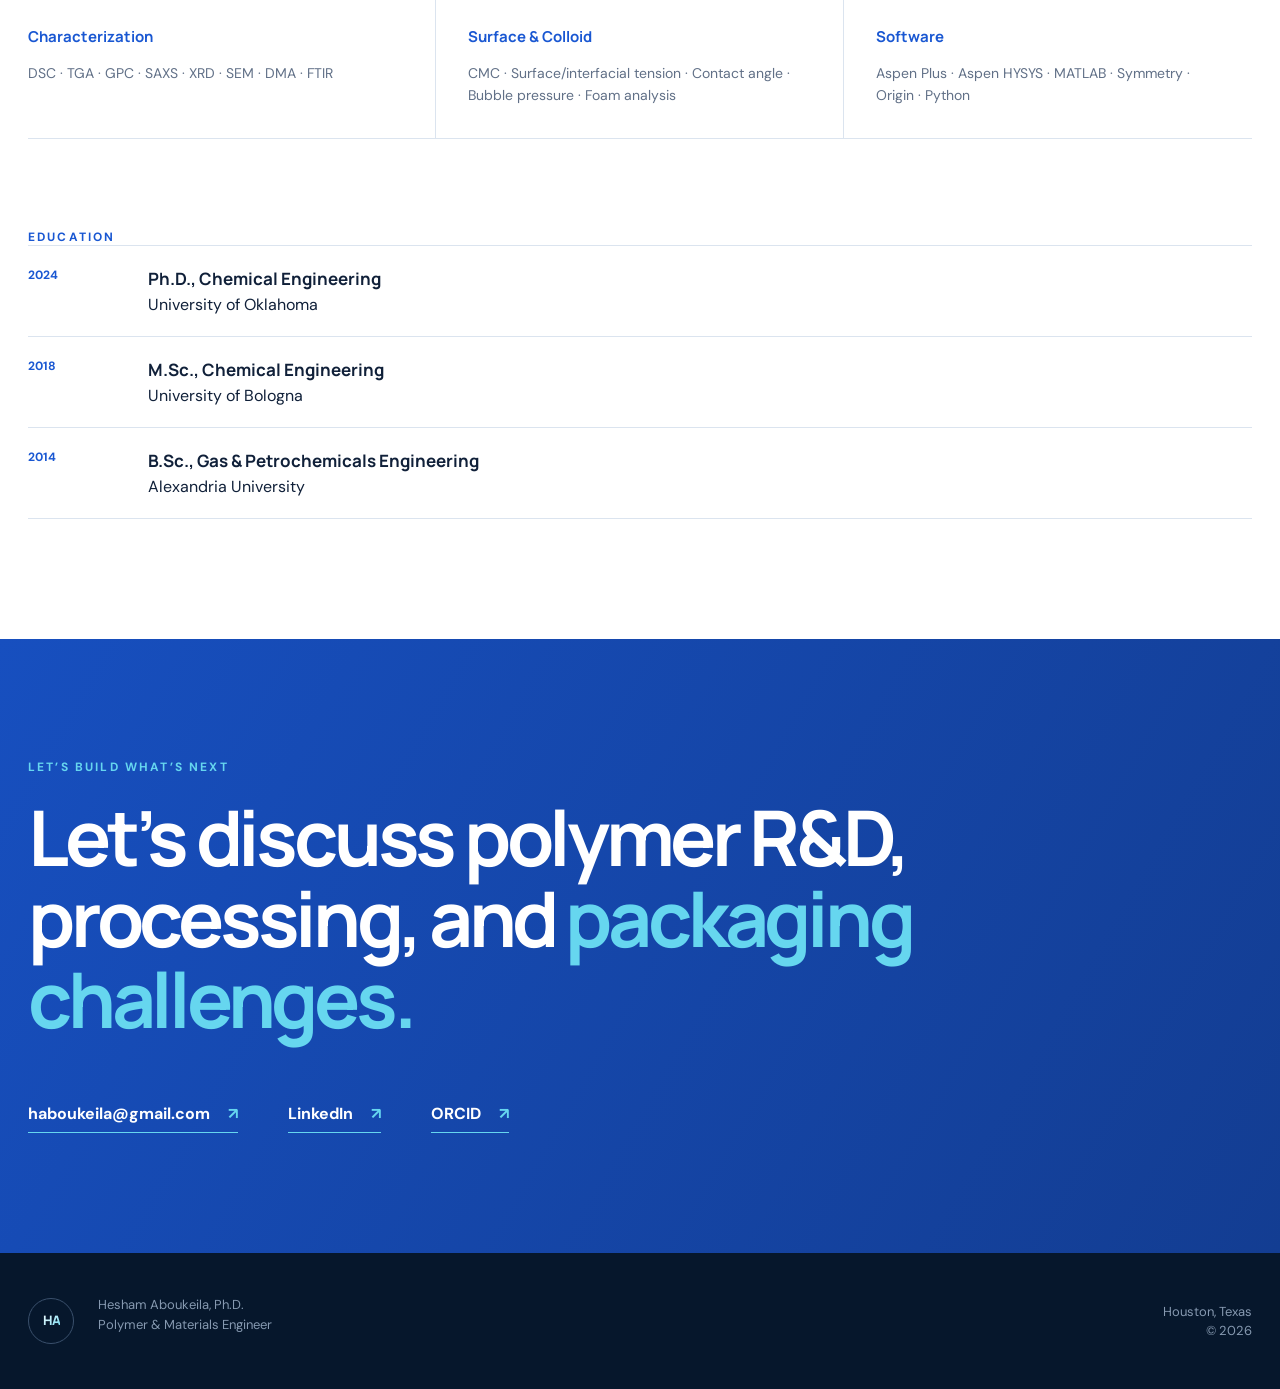
==== commit 625ef282: "Fix relocation layout and restore patent placement" ====
--- a/index.html
+++ b/index.html
@@ -35,7 +35,7 @@
   <link rel="preconnect" href="https://fonts.googleapis.com">
   <link rel="preconnect" href="https://fonts.gstatic.com" crossorigin>
   <link href="https://fonts.googleapis.com/css2?family=DM+Sans:wght@400;500;600;700&family=Manrope:wght@500;600;700;800&display=swap" rel="stylesheet">
-  <link rel="stylesheet" href="styles.css?v=8">
+  <link rel="stylesheet" href="styles.css?v=9">
   <script type="application/ld+json">
   {
     "@context": "https://schema.org",
@@ -91,7 +91,7 @@
         <p class="eyebrow"><span></span> Polymer R&amp;D · Film processing · Sustainable packaging</p>
         <h1>From polymer synthesis<br>to blown-film<br><em>performance.</em></h1>
         <p class="hero-summary">I’m Hesham Aboukeila, Ph.D., a polymer and materials engineer working across polymer synthesis, extrusion, film blowing, characterization, and application testing. I’m pursuing R&amp;D and materials engineering roles in flexible packaging, polymer processing, and circular materials.</p>
-        <p class="hero-location">Houston, Texas <span>·</span> Open to relocation nationwide</p>
+        <p class="hero-location"><span>Houston, Texas</span><span>Open to relocation nationwide</span></p>
         <div class="hero-actions">
           <a class="button primary" href="#work">Explore my work <span>↘</span></a>
           <a class="button ghost" href="Hesham_Aboukeila_Resume.pdf" download>Download résumé <span>↓</span></a>
@@ -129,12 +129,16 @@
       <div class="section-intro reveal"><p class="kicker">Research portfolio</p><h2 id="work-title">Research built around processing<br>and application performance.</h2><p class="intro-copy">These projects span polymer synthesis, processing, characterization, and application testing, with a focus on the decisions needed to move materials from the laboratory toward use.</p></div>
       <div class="project-list">
         <article class="project reveal"><div class="project-index">01</div><div class="project-body"><p class="tag">Sustainable packaging</p><h3>Biobased biodegradable films</h3><p>Engineered more than 60 polyester formulations as alternatives to LDPE and LLDPE, integrating synthesis, crystallization, extrusion, and performance testing.</p><div class="chips"><span>Film blowing</span><span>Barrier testing</span><span>Rheology</span></div><a class="case-link" href="case-studies/biobased-films.html">View case study <span>↗</span></a></div><div class="project-mark blown-film" aria-hidden="true"><div class="film-bubble"></div><div class="film-neck"></div><div class="die"></div><span class="visual-label">Film blowing</span></div></article>
-        <article class="patent-band reveal"><div><p class="kicker light">02 · Inventorship</p><h2>Accelerating biodegradable<br>polyester processing.</h2></div><div class="patent-copy"><p>Co-inventor of a nucleating strategy that reduced PPeAT crystallization half-time from 28 minutes to approximately 0.5 minutes, enabling practical blown-film processing.</p><div class="patent-links"><a href="case-studies/crystallization.html">Explore the case study <span>↗</span></a><a href="https://patents.google.com/patent/US12630710B1/en" target="_blank" rel="noopener">View U.S. Patent No. 12,630,710 B1 <span>↗</span></a></div></div></article>
-        <article class="project reveal"><div class="project-index">03</div><div class="project-body"><p class="tag">Industry collaboration</p><h3>Chloride-free detergency</h3><p>Led a Church &amp; Dwight-funded study that expanded the usable HLD formulation range and identified detergency optima reaching 90% soil removal.</p><div class="chips"><span>Formulation</span><span>HLD</span><span>Product strategy</span></div><a class="case-link" href="case-studies/chloride-free-detergency.html">View case study <span>↗</span></a></div><div class="project-mark carbonate-swap" aria-hidden="true"><div class="ion chloride">Cl⁻</div><div class="ion-strike"></div><span class="swap-arrow">→</span><div class="ion carbonate">CO₃²⁻</div><span class="visual-label">Chloride-free formulation</span></div></article>
-        <article class="project reveal"><div class="project-index">04</div><div class="project-body"><p class="tag">Circular materials</p><h3>Closed-loop polymer recycling</h3><p>Advanced chemical recycling of PPeAT through amine-catalyzed methanolysis and repolymerization, demonstrating a pathway back to high-quality material.</p><div class="chips"><span>Methanolysis</span><span>Repolymerization</span><span>Characterization</span></div><a class="case-link" href="case-studies/closed-loop-recycling.html">View case study <span>↗</span></a></div><div class="project-mark methanolysis" aria-hidden="true"><div class="recycle-pellets"><i></i><i></i><i></i></div><span class="process-arrow left">→</span><div class="reaction-flask"></div><span class="process-arrow right">→</span><div class="product-chain"><i></i><i></i></div><span class="visual-label">Polymer → monomers → polymer</span></div></article>
-        <article class="project reveal"><div class="project-index">05</div><div class="project-body"><p class="tag">Plastics upcycling</p><h3>Waste-derived surfactants</h3><p>Characterized biodegradable anionic surfactants made from post-consumer HDPE, with performance competitive with conventional commercial benchmarks.</p><div class="chips"><span>CMC</span><span>Foam analysis</span><span>Interfacial tension</span></div><a class="case-link" href="case-studies/plastic-derived-surfactants.html">View case study <span>↗</span></a></div><div class="project-mark plastic-surfactant" aria-hidden="true"><div class="hdpe-bottle"></div><span class="conversion-arrow">→</span><div class="surfactant-chain"><i></i></div><span class="visual-label">Plastic → surfactant</span></div></article>
-        <article class="project reveal"><div class="project-index">06</div><div class="project-body"><p class="tag">Carbon capture</p><h3>Advanced CO₂-selective membranes</h3><p>Designed and evaluated ionomer and hybrid polymer membranes for carbon capture and natural-gas sweetening, achieving up to 36× higher CO₂ permeability through additive design, nanostructure control, and humidified operation.</p><div class="chips"><span>Ionomer membranes</span><span>Gas permeation</span><span>CO₂ separation</span></div><a class="case-link" href="case-studies/ionomer-membranes.html">View case study <span>↗</span></a></div><div class="project-mark selective-membrane" aria-hidden="true"><div class="gas co2-in">CO₂</div><div class="gas n2">N₂</div><span class="permeate-arrow">→</span><span class="blocked-mark">×</span><div class="selective-layer"></div><div class="gas co2-out">CO₂</div><span class="selectivity-label">Selective transport</span></div></article>
-      </div>
+        <article class="project reveal"><div class="project-index">02</div><div class="project-body"><p class="tag">Industry collaboration</p><h3>Chloride-free detergency</h3><p>Led a Church &amp; Dwight-funded study that expanded the usable HLD formulation range and identified detergency optima reaching 90% soil removal.</p><div class="chips"><span>Formulation</span><span>HLD</span><span>Product strategy</span></div><a class="case-link" href="case-studies/chloride-free-detergency.html">View case study <span>↗</span></a></div><div class="project-mark carbonate-swap" aria-hidden="true"><div class="ion chloride">Cl⁻</div><div class="ion-strike"></div><span class="swap-arrow">→</span><div class="ion carbonate">CO₃²⁻</div><span class="visual-label">Chloride-free formulation</span></div></article>
+        <article class="project reveal"><div class="project-index">03</div><div class="project-body"><p class="tag">Circular materials</p><h3>Closed-loop polymer recycling</h3><p>Advanced chemical recycling of PPeAT through amine-catalyzed methanolysis and repolymerization, demonstrating a pathway back to high-quality material.</p><div class="chips"><span>Methanolysis</span><span>Repolymerization</span><span>Characterization</span></div><a class="case-link" href="case-studies/closed-loop-recycling.html">View case study <span>↗</span></a></div><div class="project-mark methanolysis" aria-hidden="true"><div class="recycle-pellets"><i></i><i></i><i></i></div><span class="process-arrow left">→</span><div class="reaction-flask"></div><span class="process-arrow right">→</span><div class="product-chain"><i></i><i></i></div><span class="visual-label">Polymer → monomers → polymer</span></div></article>
+        <article class="project reveal"><div class="project-index">04</div><div class="project-body"><p class="tag">Plastics upcycling</p><h3>Waste-derived surfactants</h3><p>Characterized biodegradable anionic surfactants made from post-consumer HDPE, with performance competitive with conventional commercial benchmarks.</p><div class="chips"><span>CMC</span><span>Foam analysis</span><span>Interfacial tension</span></div><a class="case-link" href="case-studies/plastic-derived-surfactants.html">View case study <span>↗</span></a></div><div class="project-mark plastic-surfactant" aria-hidden="true"><div class="hdpe-bottle"></div><span class="conversion-arrow">→</span><div class="surfactant-chain"><i></i></div><span class="visual-label">Plastic → surfactant</span></div></article>
+        <article class="project reveal"><div class="project-index">05</div><div class="project-body"><p class="tag">Carbon capture</p><h3>Advanced CO₂-selective membranes</h3><p>Designed and evaluated ionomer and hybrid polymer membranes for carbon capture and natural-gas sweetening, achieving up to 36× higher CO₂ permeability through additive design, nanostructure control, and humidified operation.</p><div class="chips"><span>Ionomer membranes</span><span>Gas permeation</span><span>CO₂ separation</span></div><a class="case-link" href="case-studies/ionomer-membranes.html">View case study <span>↗</span></a></div><div class="project-mark selective-membrane" aria-hidden="true"><div class="gas co2-in">CO₂</div><div class="gas n2">N₂</div><span class="permeate-arrow">→</span><span class="blocked-mark">×</span><div class="selective-layer"></div><div class="gas co2-out">CO₂</div><span class="selectivity-label">Selective transport</span></div></article>
+      </div>
+    </section>
+
+    <section class="patent-band reveal">
+      <div><p class="kicker light">Inventorship</p><h2>Accelerating biodegradable<br>polyester processing.</h2></div>
+      <div class="patent-copy"><p>Co-inventor of a nucleating strategy that reduced PPeAT crystallization half-time from 28 minutes to approximately 0.5 minutes, enabling practical blown-film processing.</p><div class="patent-links"><a href="case-studies/crystallization.html">Explore the case study <span>↗</span></a><a href="https://patents.google.com/patent/US12630710B1/en" target="_blank" rel="noopener">View U.S. Patent No. 12,630,710 B1 <span>↗</span></a></div></div>
     </section>
 
     <section class="experience section" id="experience" aria-labelledby="experience-title">
--- a/styles.css
+++ b/styles.css
@@ -14,6 +14,6 @@
 .teaching{background:var(--ice)}.teaching .section-intro{margin-bottom:54px}.teaching-grid{display:grid;grid-template-columns:1.15fr .85fr;gap:24px}.teaching-card{padding:34px;background:#fff;border:1px solid #cddbee}.teaching-meta{display:flex;justify-content:space-between;align-items:flex-start;gap:20px;margin-bottom:28px}.teaching-meta span{font:800 13px "Manrope",sans-serif;color:var(--blue)}.teaching-meta strong{max-width:none;white-space:nowrap;text-align:right;font-size:11px;line-height:1.45;letter-spacing:.12em;text-transform:uppercase;color:var(--muted)}.teaching-card h3{font-size:22px;line-height:1.35;margin-bottom:5px}.teaching-card .place{margin-bottom:24px}.teaching-courses{padding:18px 0;border-top:1px solid var(--line);border-bottom:1px solid var(--line);color:#334862;font-size:14px;line-height:1.75}.teaching-impact{margin:20px 0 0;color:var(--muted);font-size:14px;line-height:1.7}
 @media(max-width:900px){.teaching-grid{grid-template-columns:1fr}}
 @media(max-width:600px){.teaching-card{padding:26px 22px}.teaching-meta{flex-direction:column;gap:8px}.teaching-meta strong{max-width:none;text-align:left}.teaching-card h3{font-size:19px}}
-.nav-linkedin{display:none}.hero-location{margin:18px 0 0;color:#d8e5f3;font-size:13px;font-weight:700;letter-spacing:.04em}.hero-location span{color:var(--cyan);padding:0 8px}.hero-actions{align-items:center}.hero-linkedin{display:inline-flex;gap:10px;align-items:center;padding:8px 0;border-bottom:1px solid var(--cyan);font-size:14px;font-weight:700}.hero-linkedin span{color:var(--cyan)}.project-list .patent-band{margin:34px 0;padding:62px 54px;gap:54px}.project-list .patent-band h2{font-size:clamp(34px,3.5vw,50px)}
-@media(max-width:900px){.site-header.open nav .nav-linkedin{display:block}.project-list .patent-band{padding:48px 34px;gap:30px}}
-@media(max-width:600px){.eyebrow{line-height:1.6}.hero-actions{align-items:stretch}.hero-linkedin{align-self:flex-start;margin-top:5px}.hero-location{line-height:1.6}.project-list .patent-band{margin:24px 0;padding:40px 24px}}
+.nav-linkedin{display:none}.hero-location{display:flex;align-items:center;flex-wrap:wrap;gap:8px 18px;margin:18px 0 0;color:#d8e5f3;font-size:13px;font-weight:700;letter-spacing:.04em}.hero-location span{position:relative;white-space:nowrap}.hero-location span+span:before{content:"·";position:absolute;left:-12px;color:var(--cyan)}.hero-actions{align-items:center}.hero-linkedin{display:inline-flex;gap:10px;align-items:center;padding:8px 0;border-bottom:1px solid var(--cyan);font-size:14px;font-weight:700}.hero-linkedin span{color:var(--cyan)}
+@media(max-width:900px){.site-header.open nav .nav-linkedin{display:block}}
+@media(max-width:600px){.eyebrow{line-height:1.6}.hero-actions{align-items:stretch}.hero-linkedin{align-self:flex-start;margin-top:5px}.hero-location{flex-direction:column;align-items:flex-start;gap:4px;line-height:1.5}.hero-location span+span:before{display:none}}
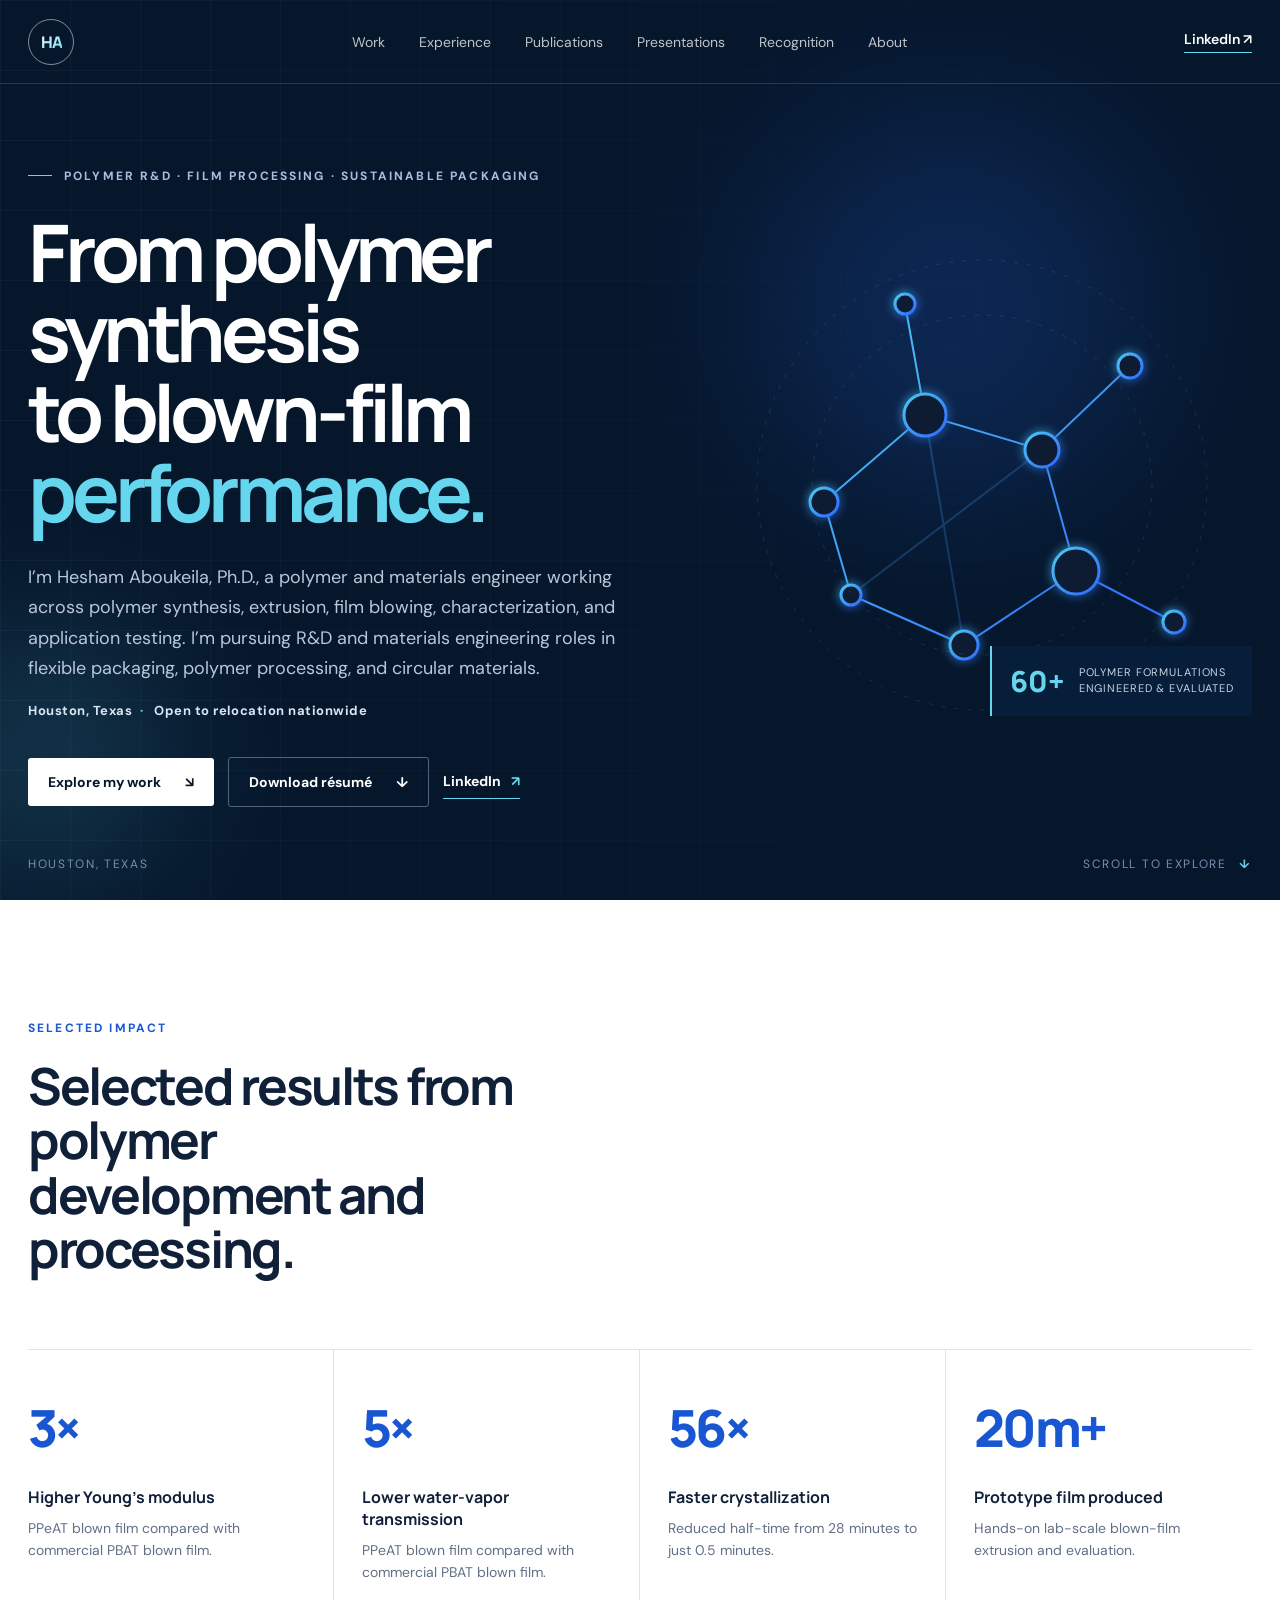
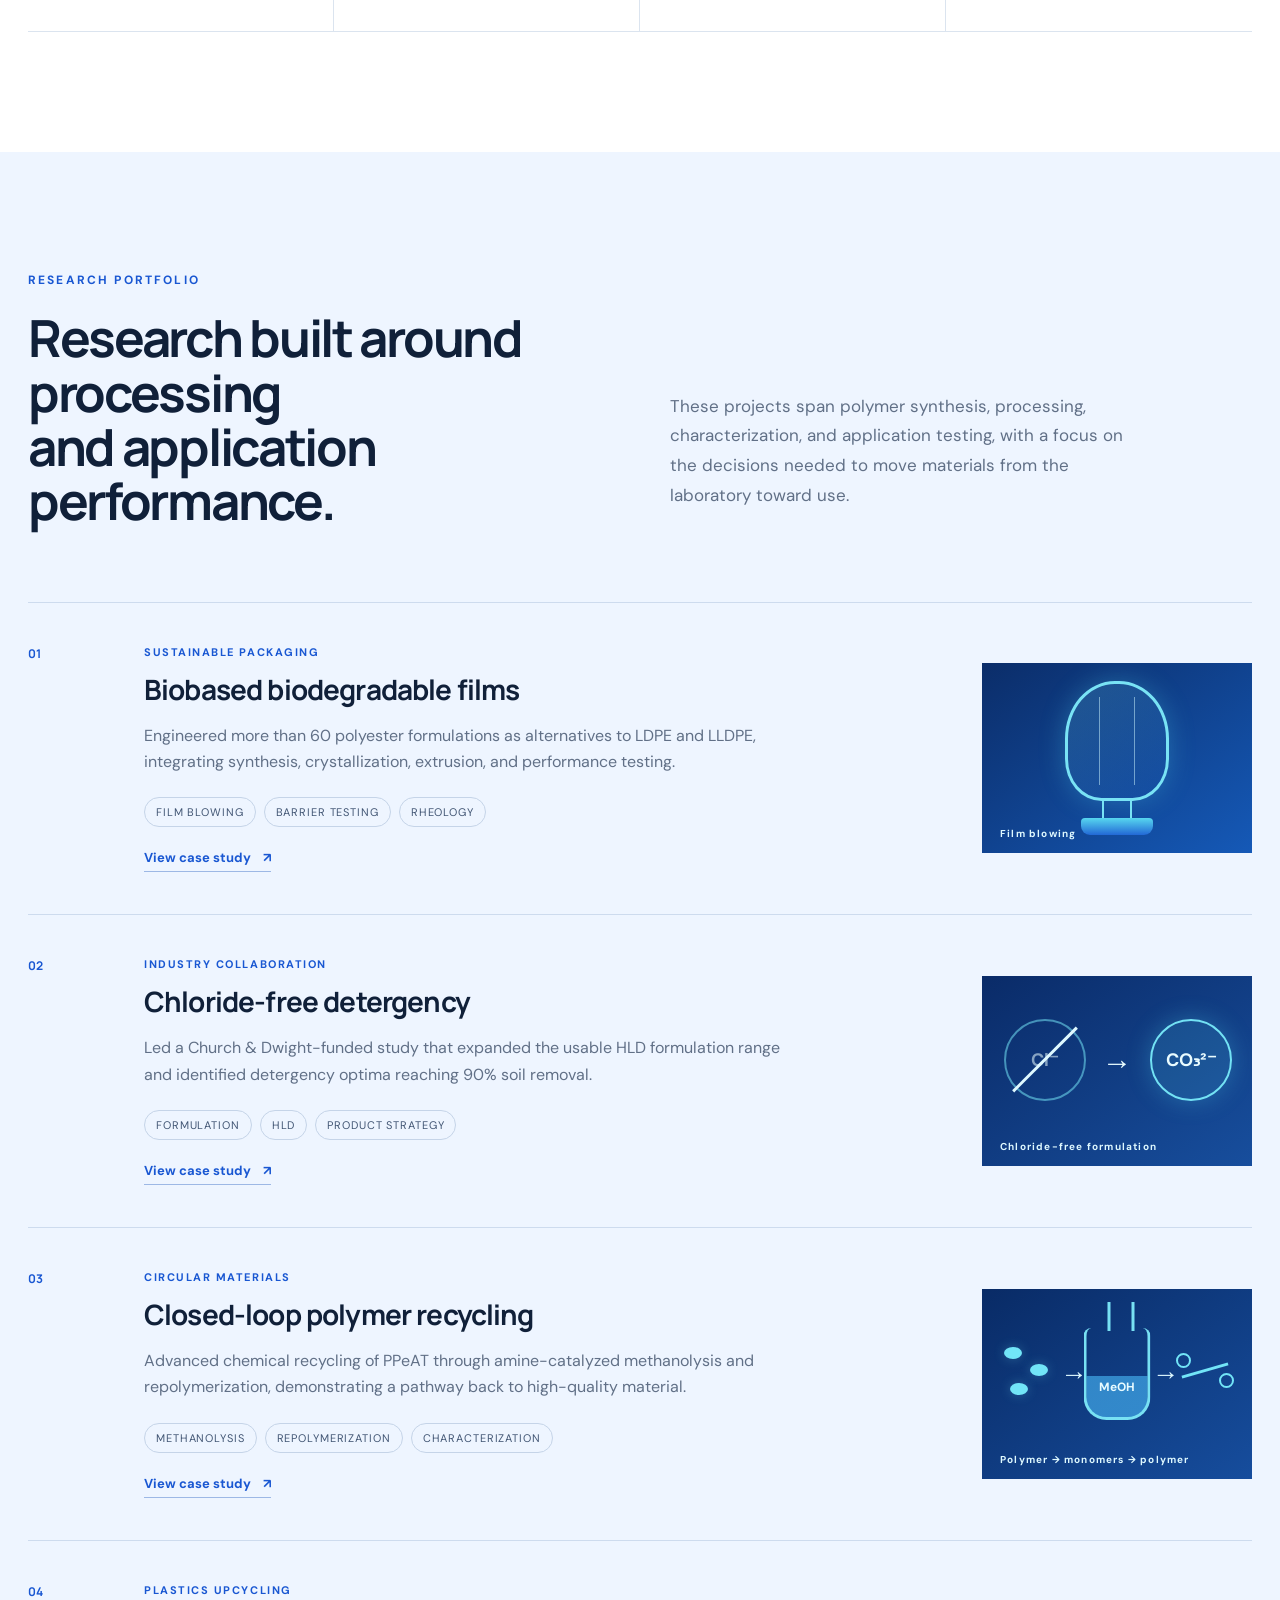
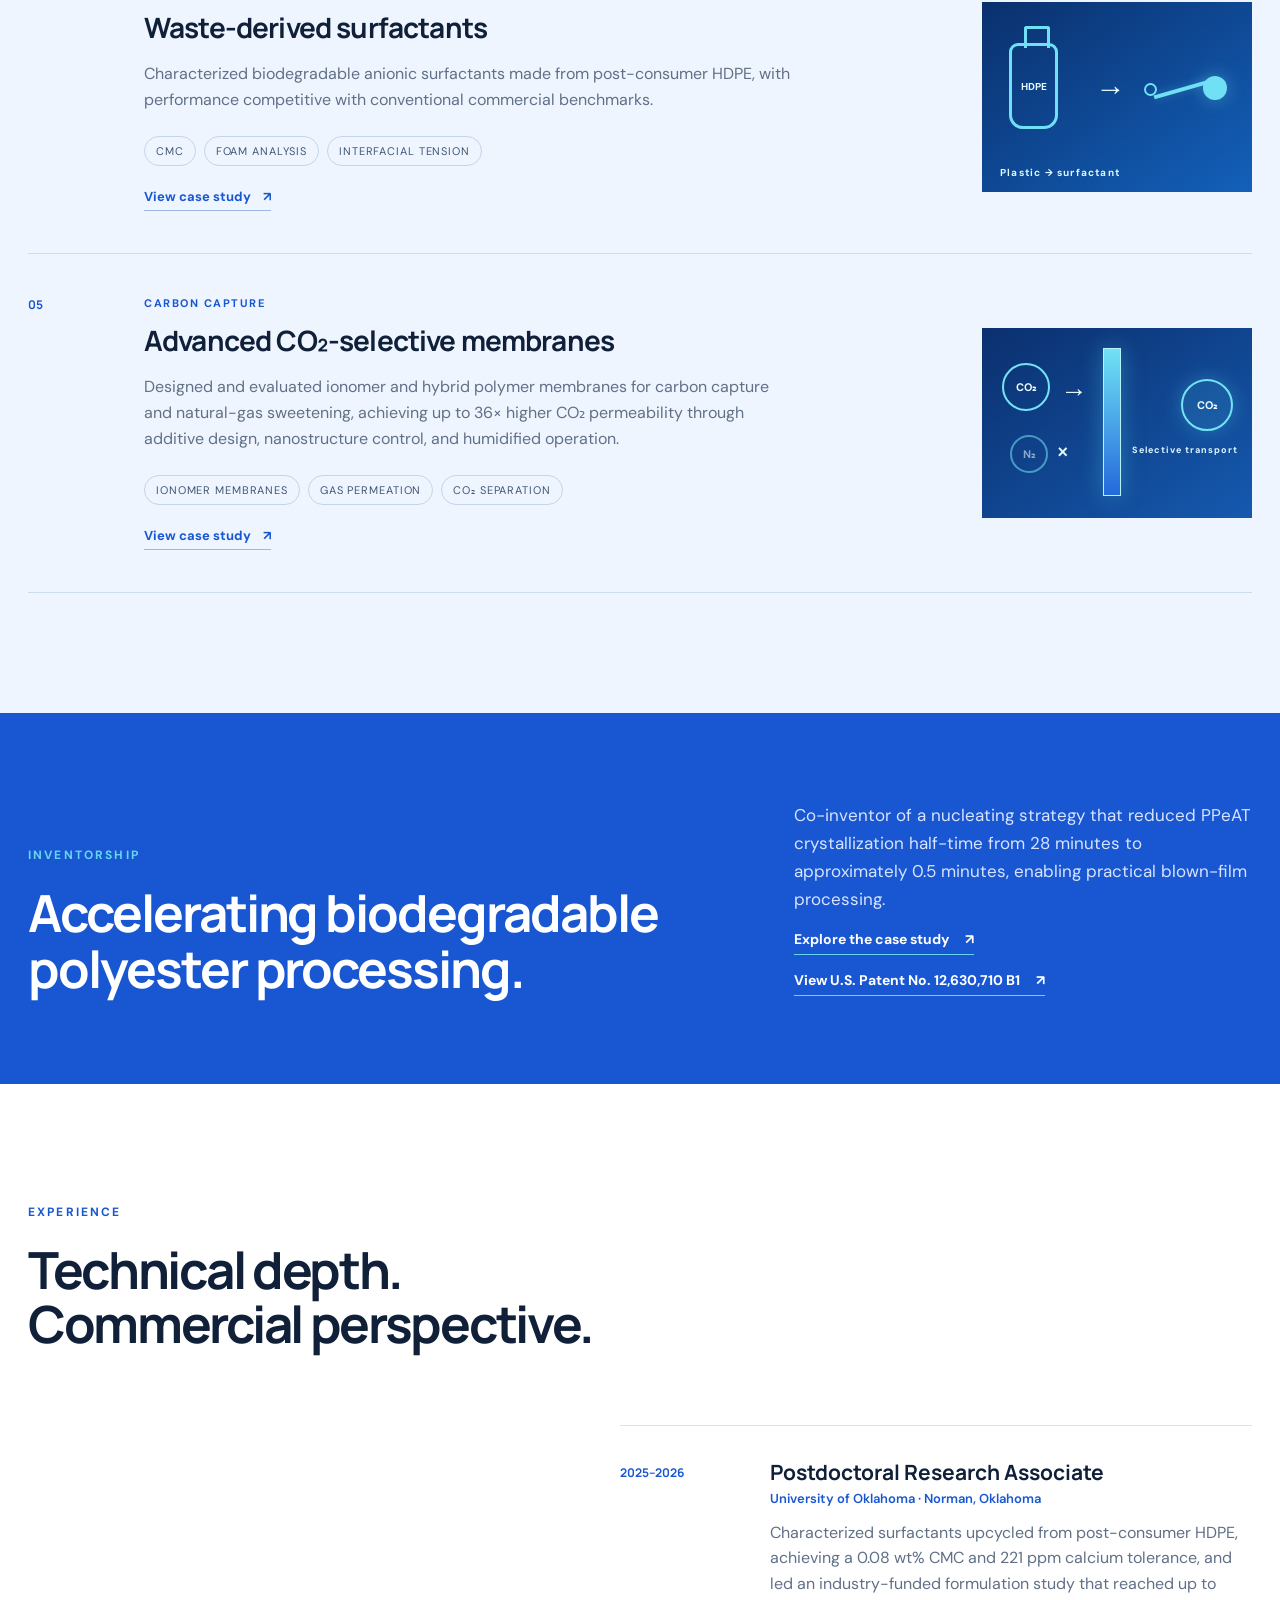
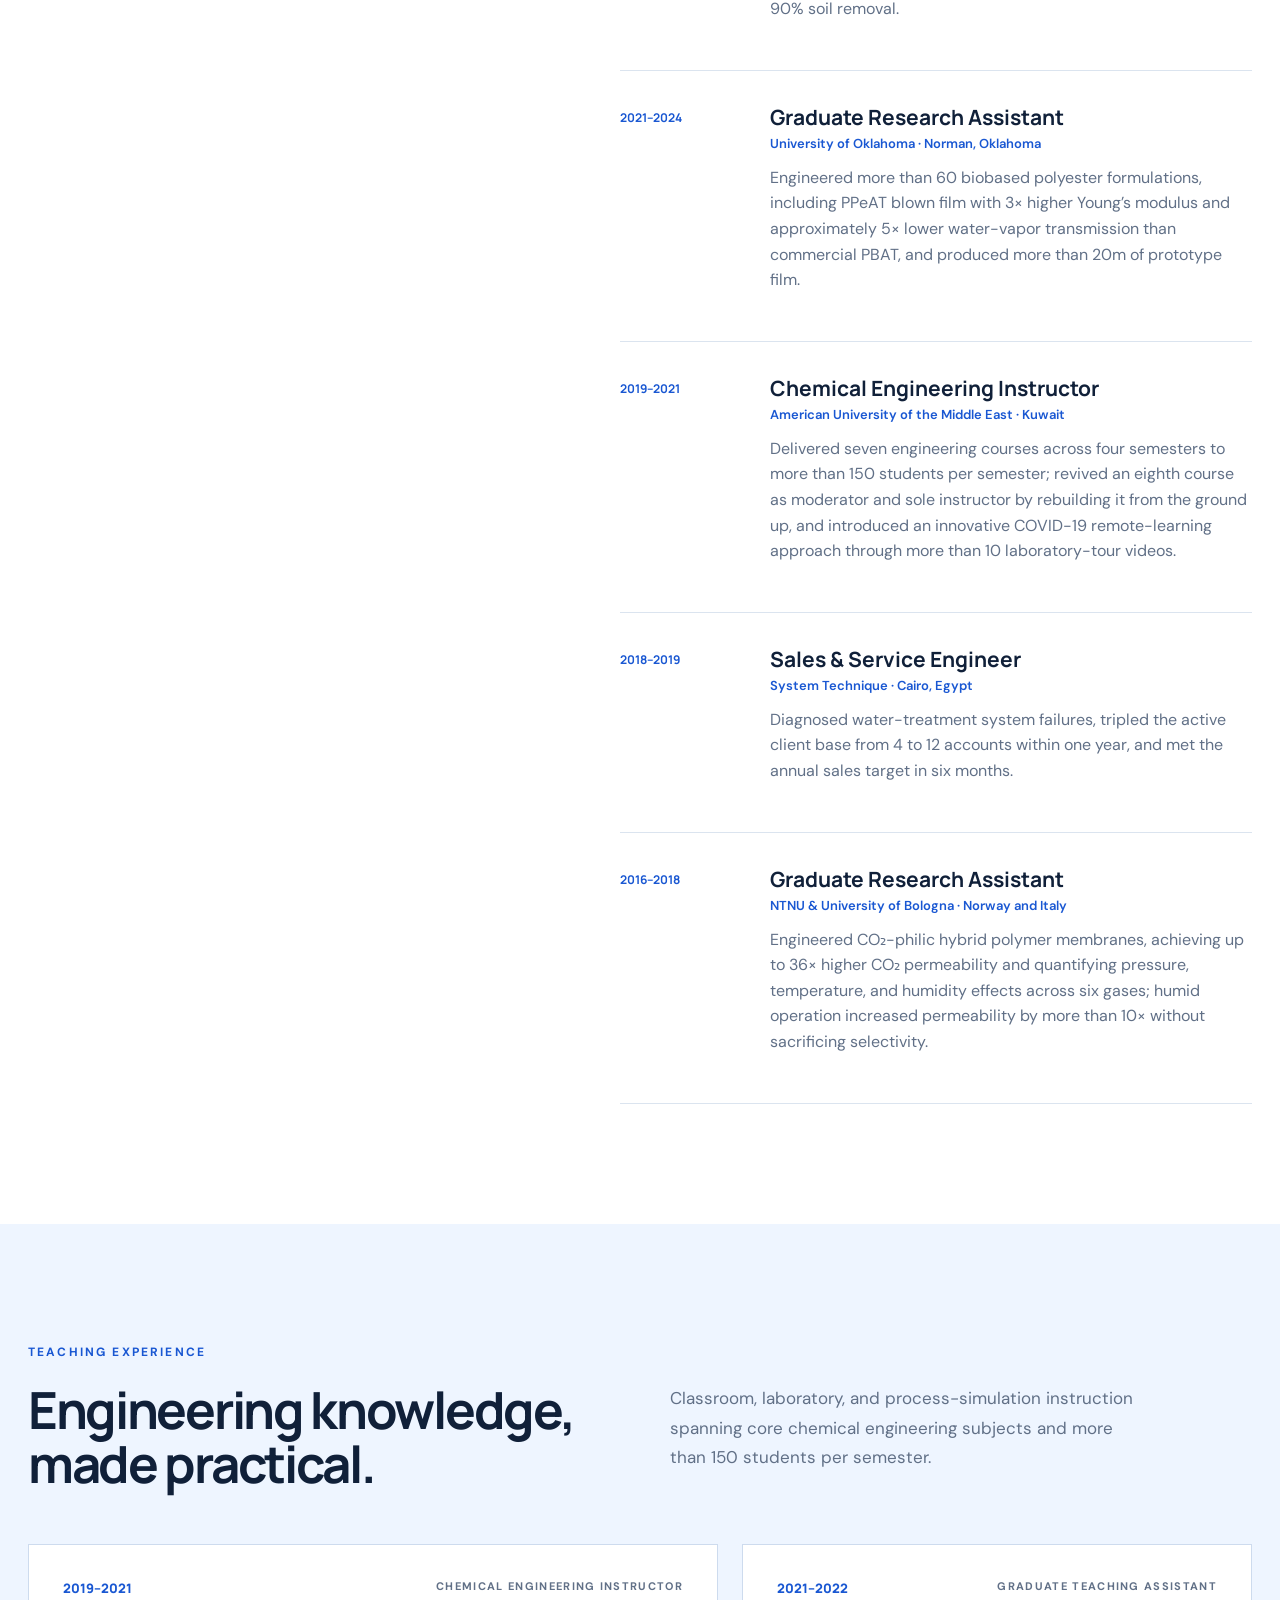
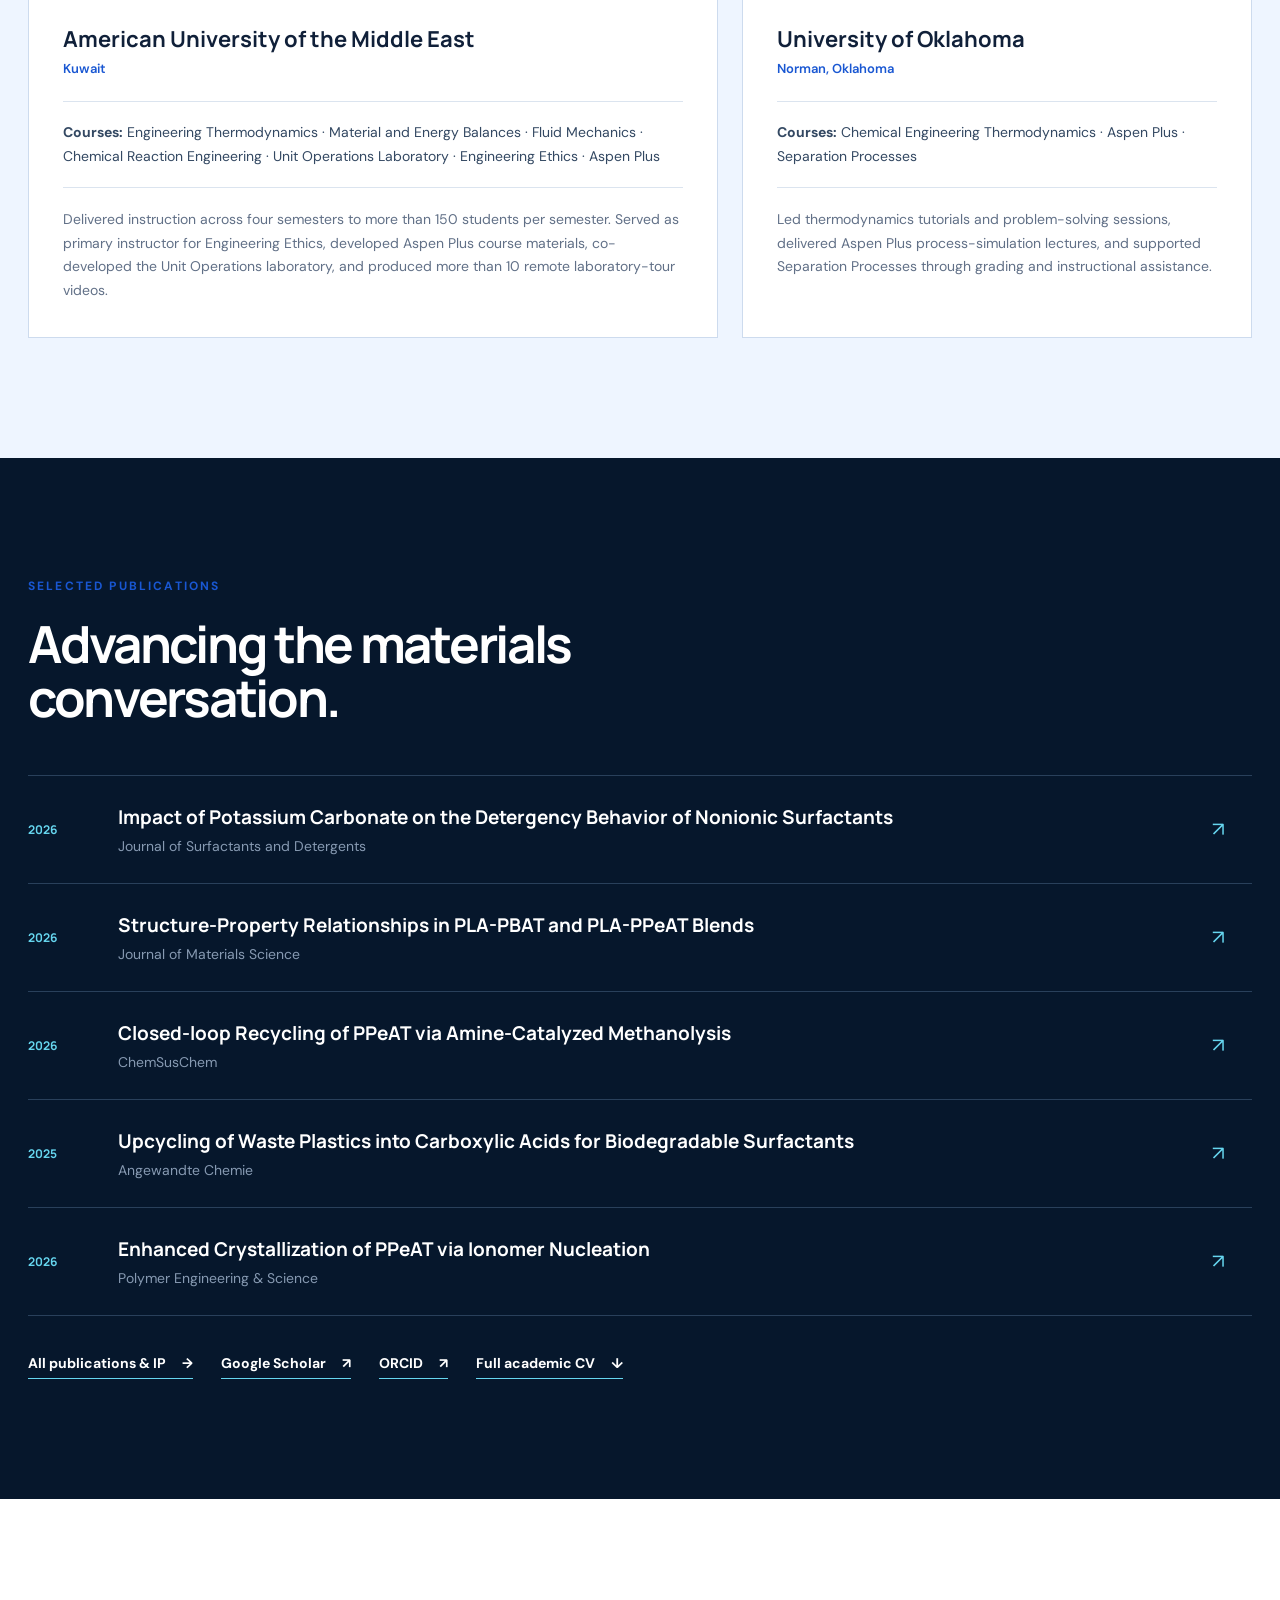
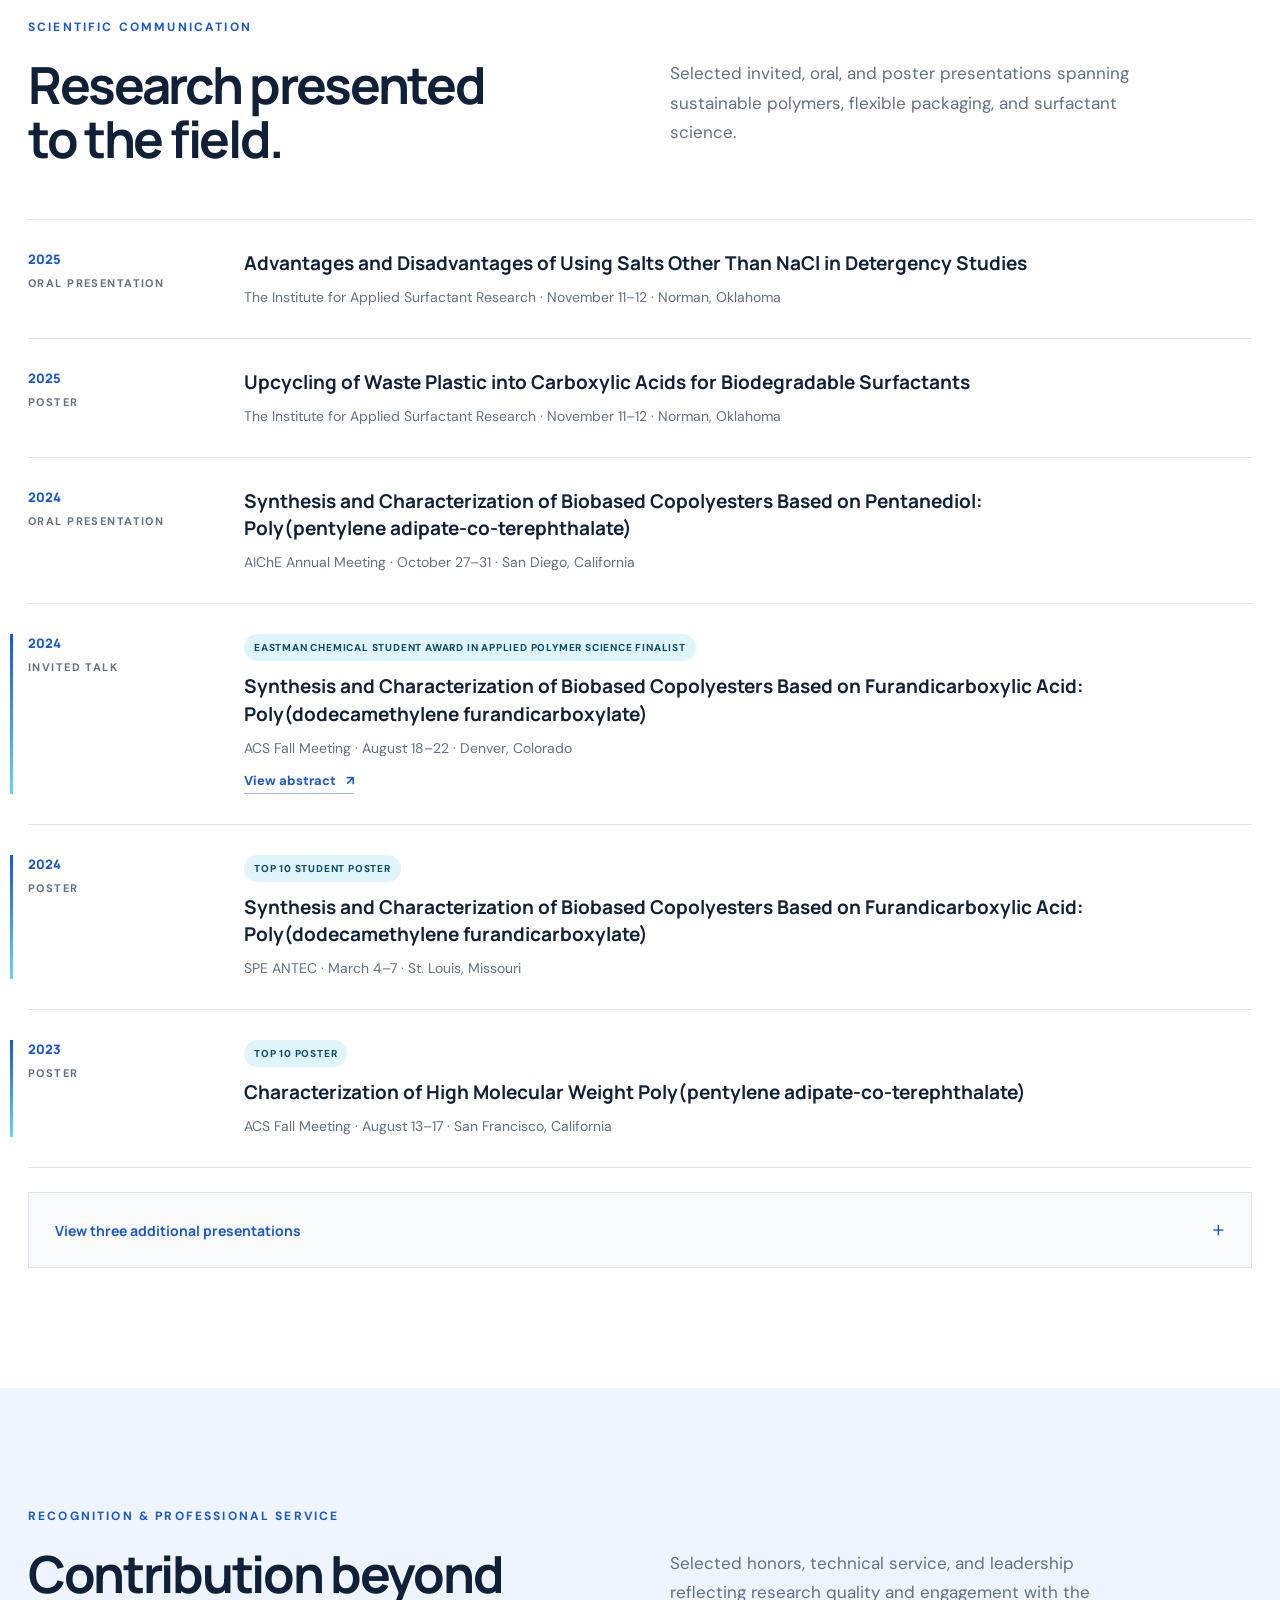
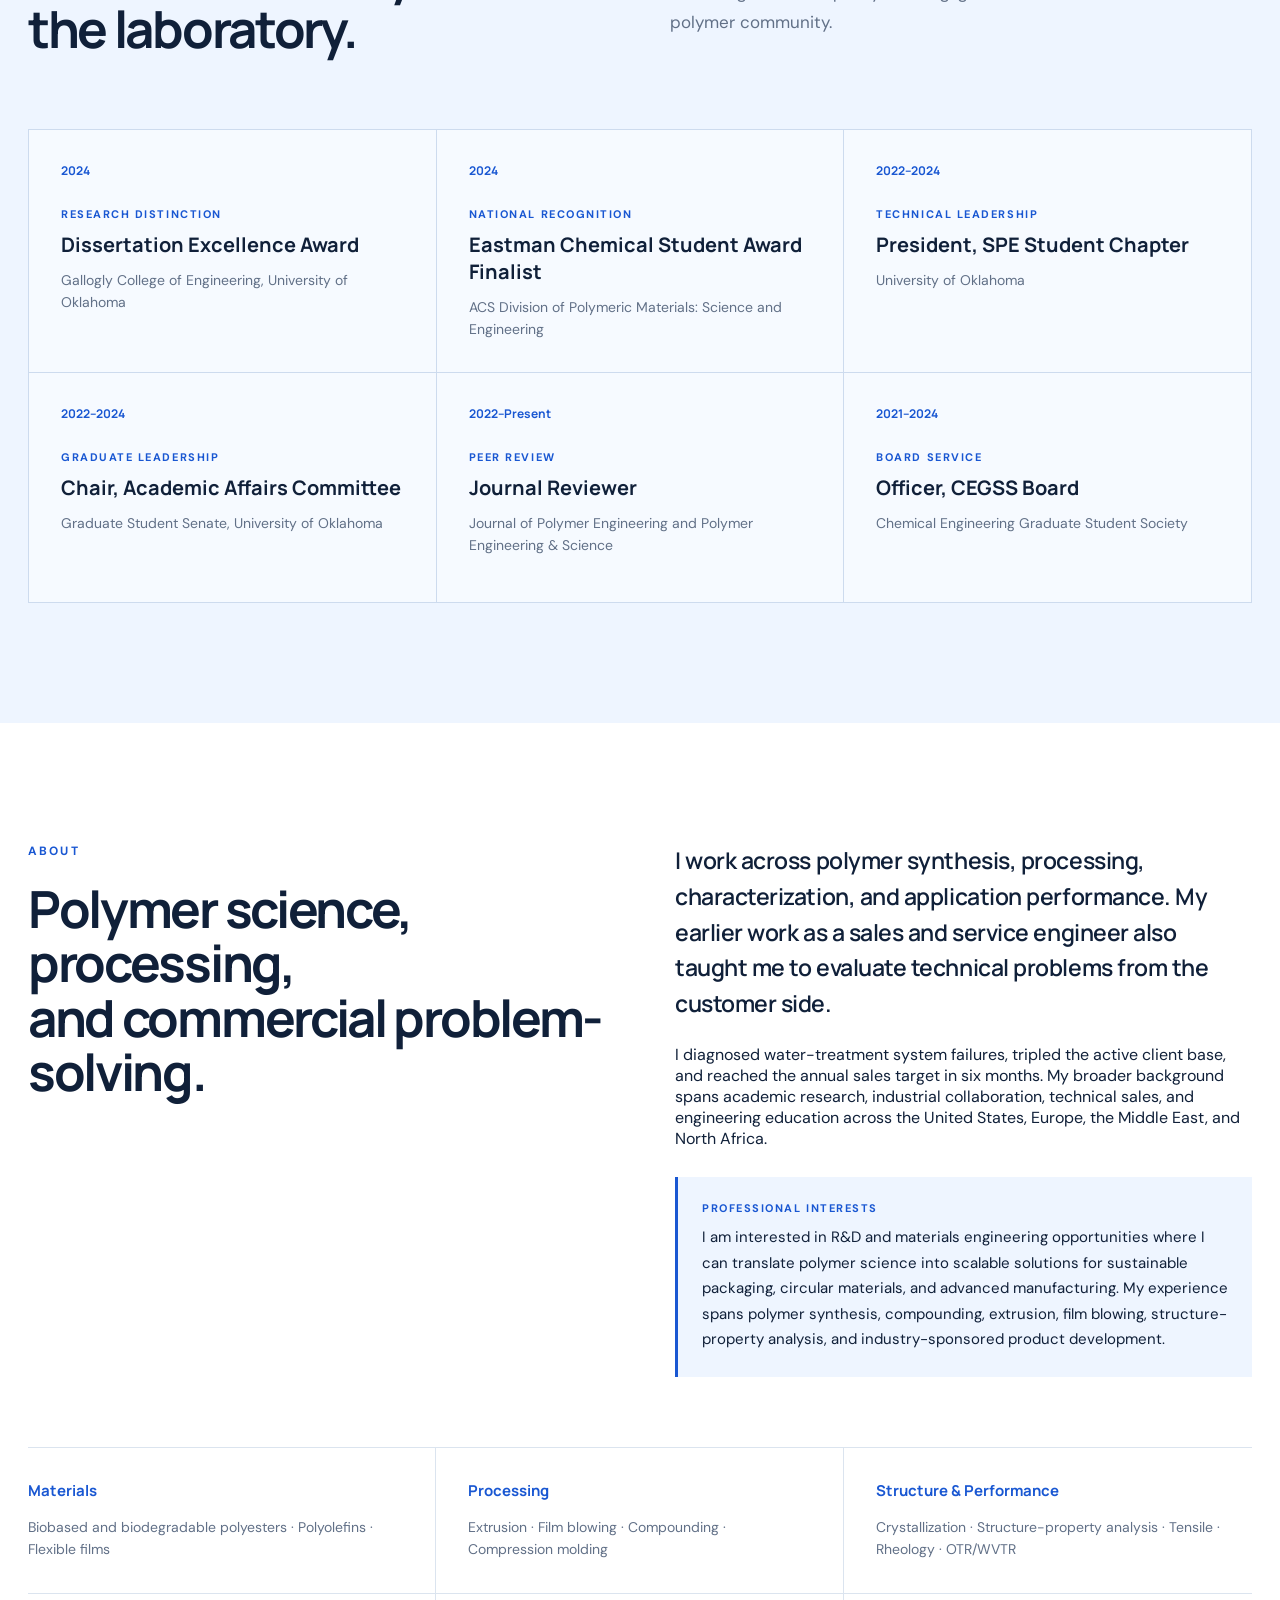
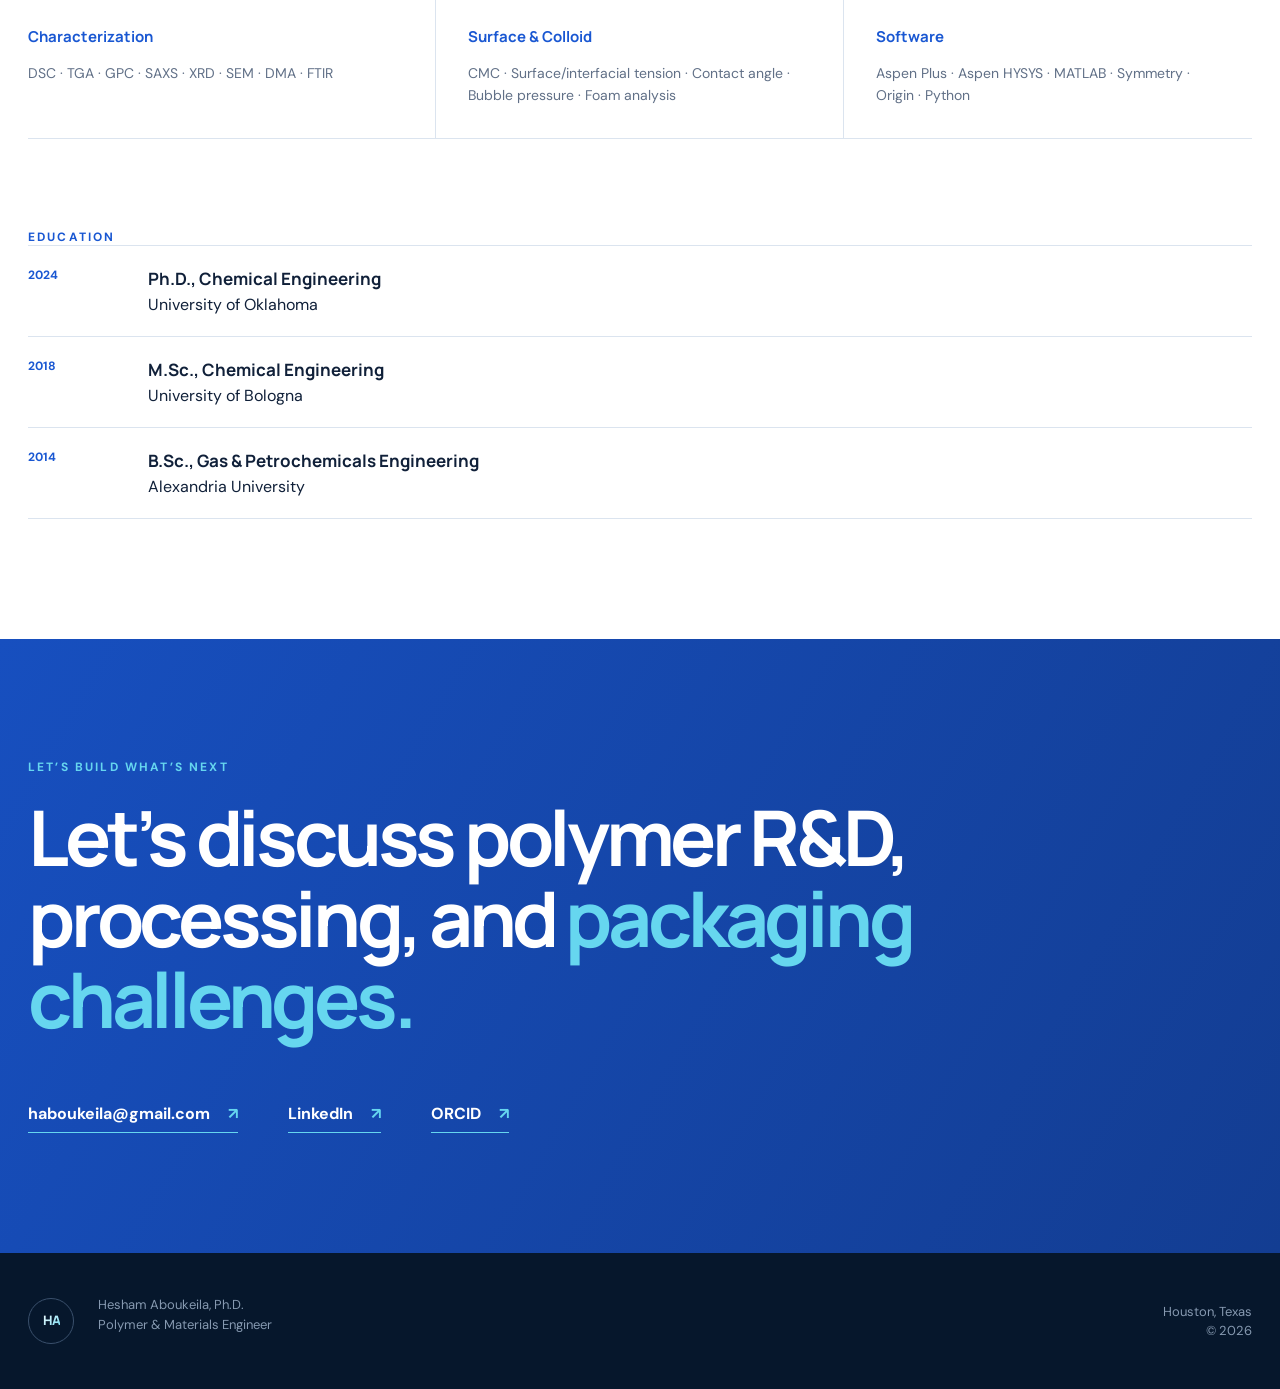
==== commit 4fc7172a: "Prevent relocation text overlap on mobile" ====
--- a/index.html
+++ b/index.html
@@ -35,7 +35,7 @@
   <link rel="preconnect" href="https://fonts.googleapis.com">
   <link rel="preconnect" href="https://fonts.gstatic.com" crossorigin>
   <link href="https://fonts.googleapis.com/css2?family=DM+Sans:wght@400;500;600;700&family=Manrope:wght@500;600;700;800&display=swap" rel="stylesheet">
-  <link rel="stylesheet" href="styles.css?v=9">
+  <link rel="stylesheet" href="styles.css?v=10">
   <script type="application/ld+json">
   {
     "@context": "https://schema.org",
--- a/styles.css
+++ b/styles.css
@@ -14,6 +14,6 @@
 .teaching{background:var(--ice)}.teaching .section-intro{margin-bottom:54px}.teaching-grid{display:grid;grid-template-columns:1.15fr .85fr;gap:24px}.teaching-card{padding:34px;background:#fff;border:1px solid #cddbee}.teaching-meta{display:flex;justify-content:space-between;align-items:flex-start;gap:20px;margin-bottom:28px}.teaching-meta span{font:800 13px "Manrope",sans-serif;color:var(--blue)}.teaching-meta strong{max-width:none;white-space:nowrap;text-align:right;font-size:11px;line-height:1.45;letter-spacing:.12em;text-transform:uppercase;color:var(--muted)}.teaching-card h3{font-size:22px;line-height:1.35;margin-bottom:5px}.teaching-card .place{margin-bottom:24px}.teaching-courses{padding:18px 0;border-top:1px solid var(--line);border-bottom:1px solid var(--line);color:#334862;font-size:14px;line-height:1.75}.teaching-impact{margin:20px 0 0;color:var(--muted);font-size:14px;line-height:1.7}
 @media(max-width:900px){.teaching-grid{grid-template-columns:1fr}}
 @media(max-width:600px){.teaching-card{padding:26px 22px}.teaching-meta{flex-direction:column;gap:8px}.teaching-meta strong{max-width:none;text-align:left}.teaching-card h3{font-size:19px}}
-.nav-linkedin{display:none}.hero-location{display:flex;align-items:center;flex-wrap:wrap;gap:8px 18px;margin:18px 0 0;color:#d8e5f3;font-size:13px;font-weight:700;letter-spacing:.04em}.hero-location span{position:relative;white-space:nowrap}.hero-location span+span:before{content:"·";position:absolute;left:-12px;color:var(--cyan)}.hero-actions{align-items:center}.hero-linkedin{display:inline-flex;gap:10px;align-items:center;padding:8px 0;border-bottom:1px solid var(--cyan);font-size:14px;font-weight:700}.hero-linkedin span{color:var(--cyan)}
-@media(max-width:900px){.site-header.open nav .nav-linkedin{display:block}}
-@media(max-width:600px){.eyebrow{line-height:1.6}.hero-actions{align-items:stretch}.hero-linkedin{align-self:flex-start;margin-top:5px}.hero-location{flex-direction:column;align-items:flex-start;gap:4px;line-height:1.5}.hero-location span+span:before{display:none}}
+.nav-linkedin{display:none}.hero-location{display:grid;grid-template-columns:max-content max-content;align-items:center;column-gap:22px;margin:18px 0 0;color:#d8e5f3;font-size:13px;font-weight:700;line-height:1.5;letter-spacing:.04em}.hero-location span{position:relative;display:block;white-space:nowrap}.hero-location span+span:before{content:"·";position:absolute;left:-14px;color:var(--cyan)}.hero-actions{align-items:center}.hero-linkedin{display:inline-flex;gap:10px;align-items:center;padding:8px 0;border-bottom:1px solid var(--cyan);font-size:14px;font-weight:700}.hero-linkedin span{color:var(--cyan)}
+@media(max-width:900px){.site-header.open nav .nav-linkedin{display:block}.hero-location{grid-template-columns:1fr;row-gap:5px}.hero-location span{width:100%}.hero-location span+span:before{display:none}}
+@media(max-width:600px){.eyebrow{line-height:1.6}.hero-actions{align-items:stretch}.hero-linkedin{align-self:flex-start;margin-top:5px}}
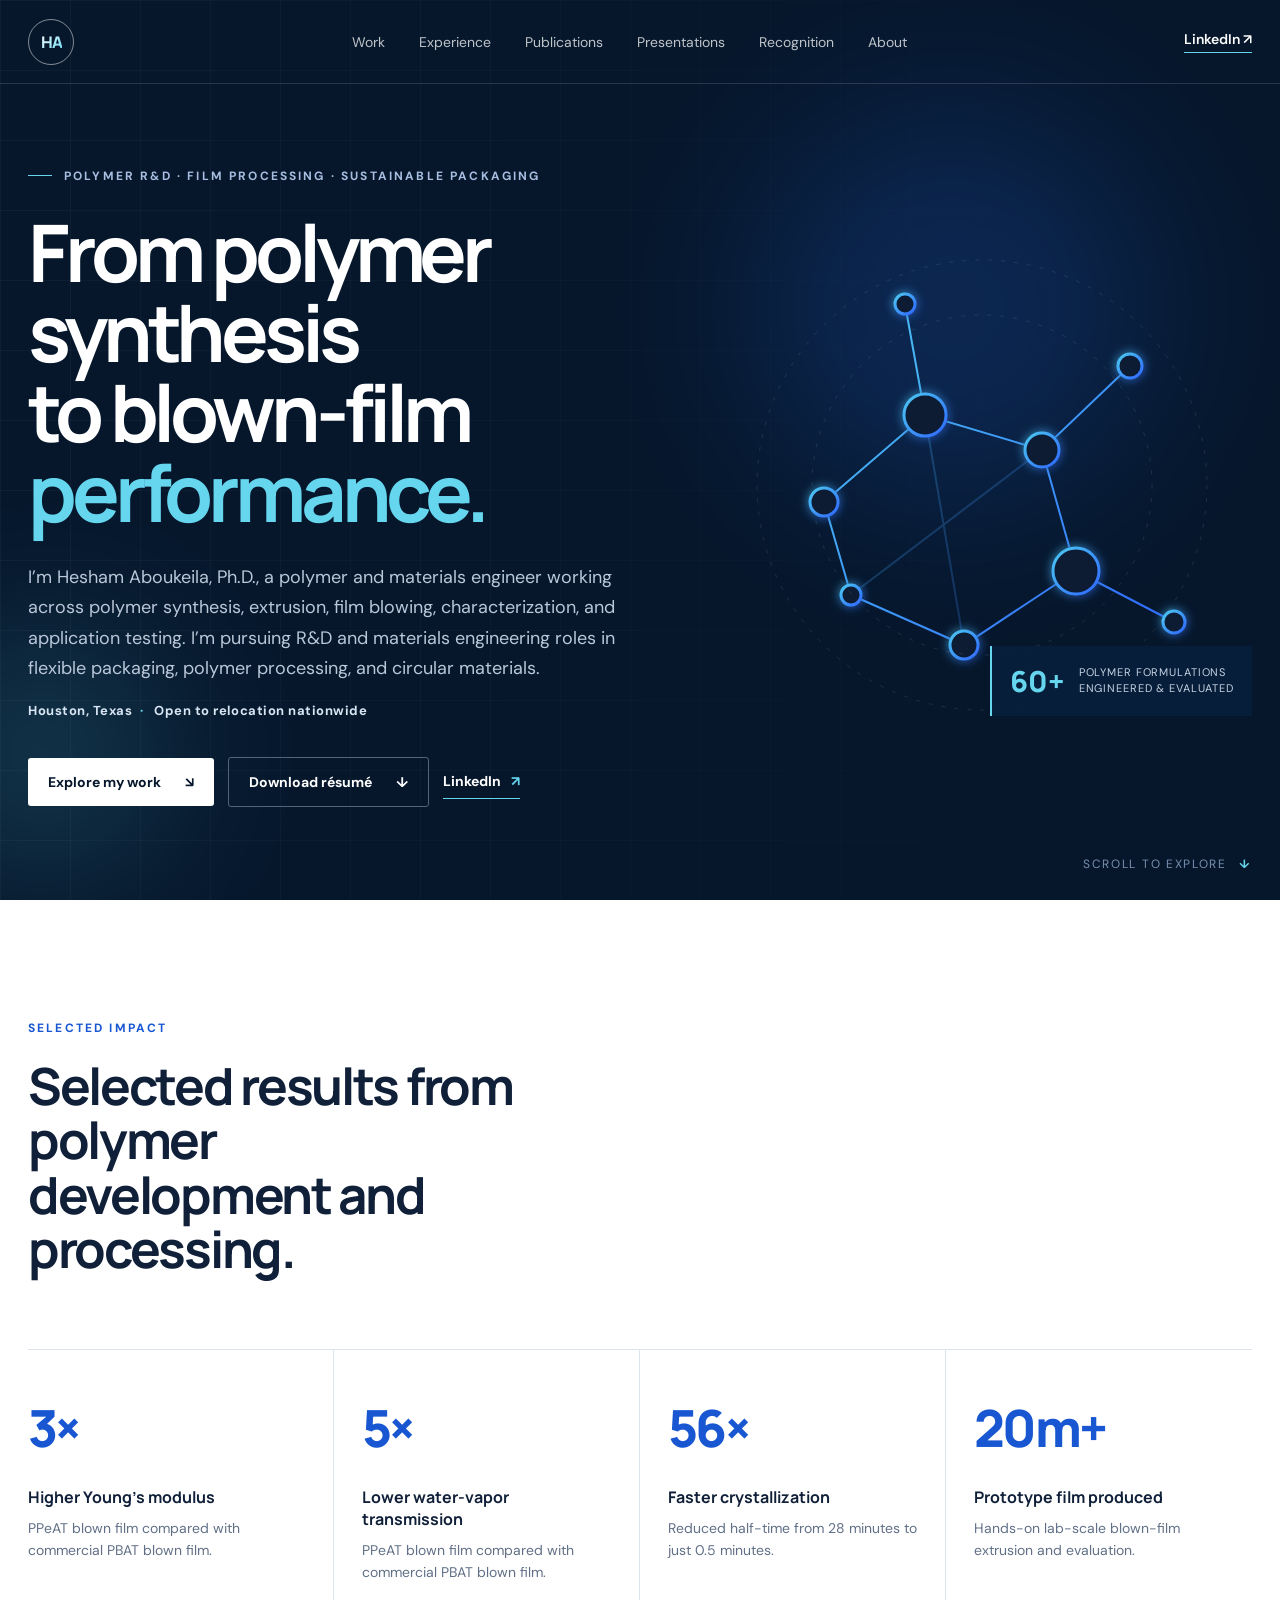
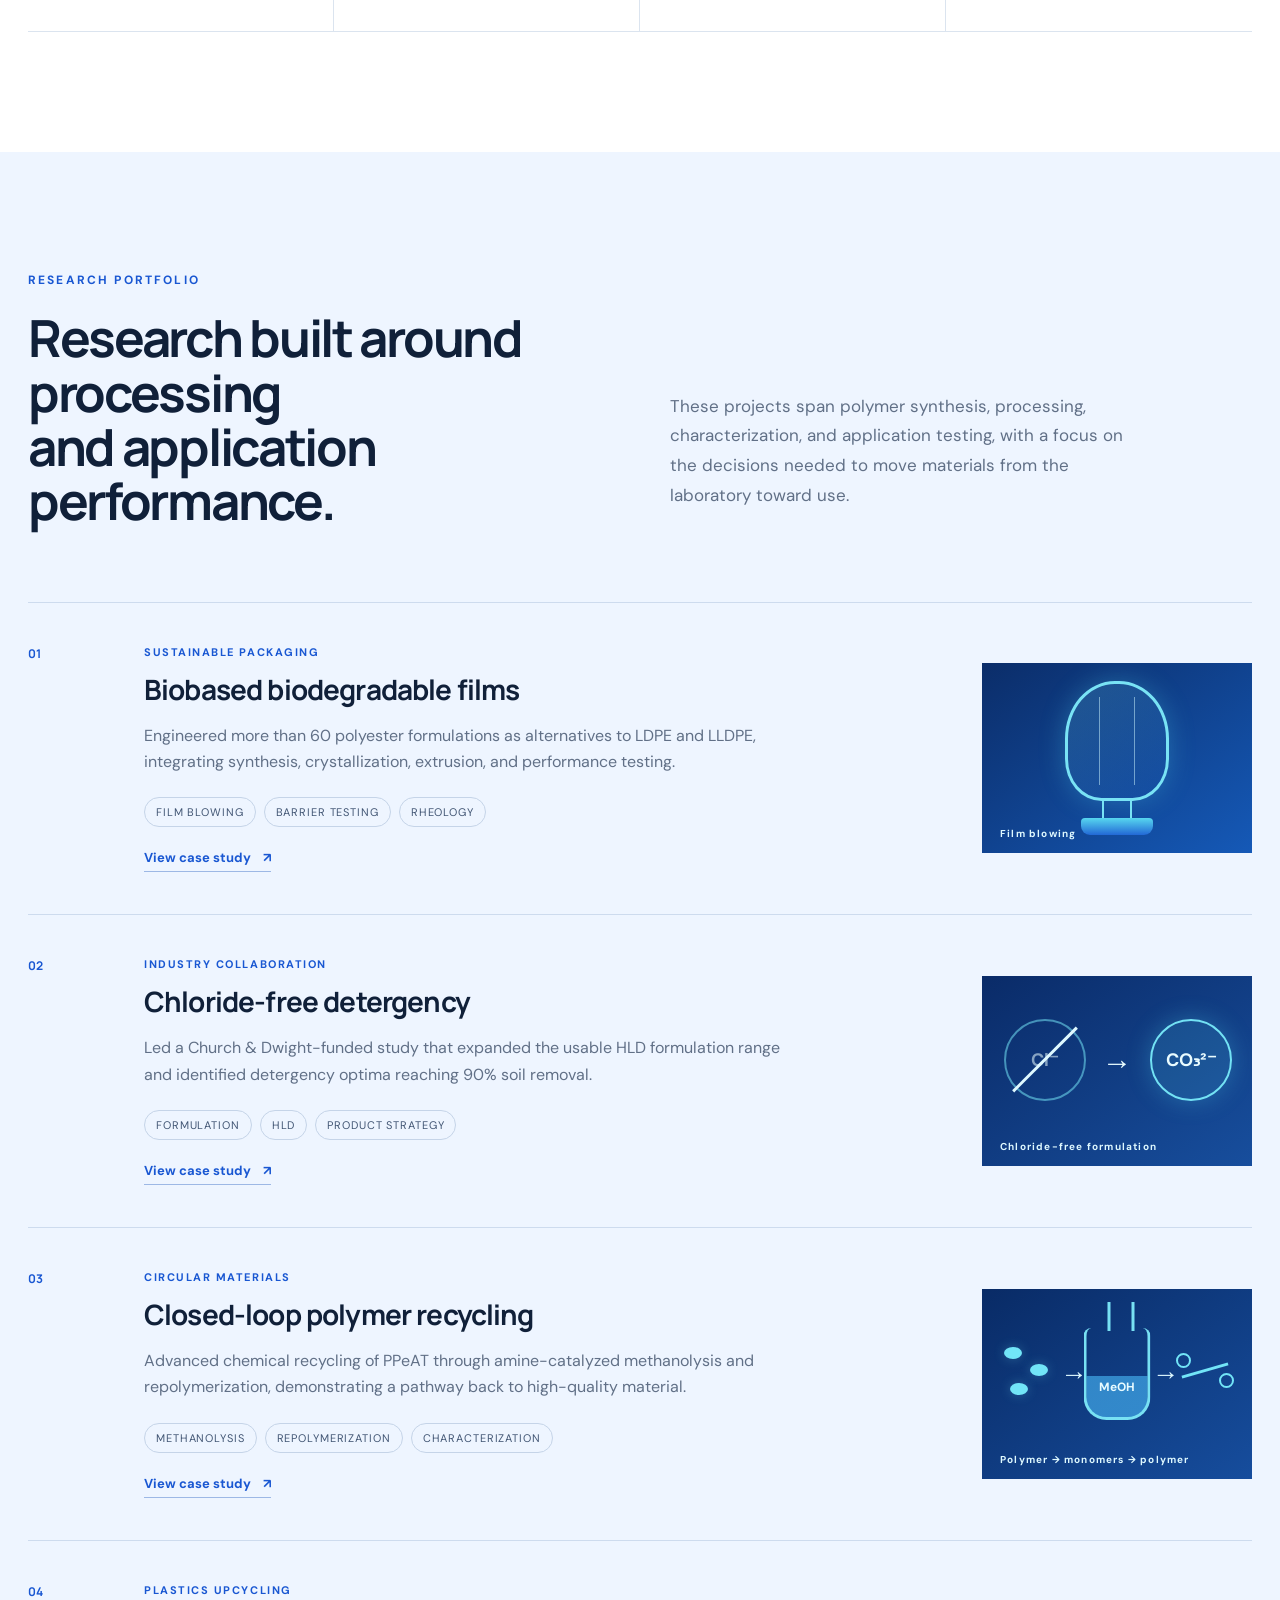
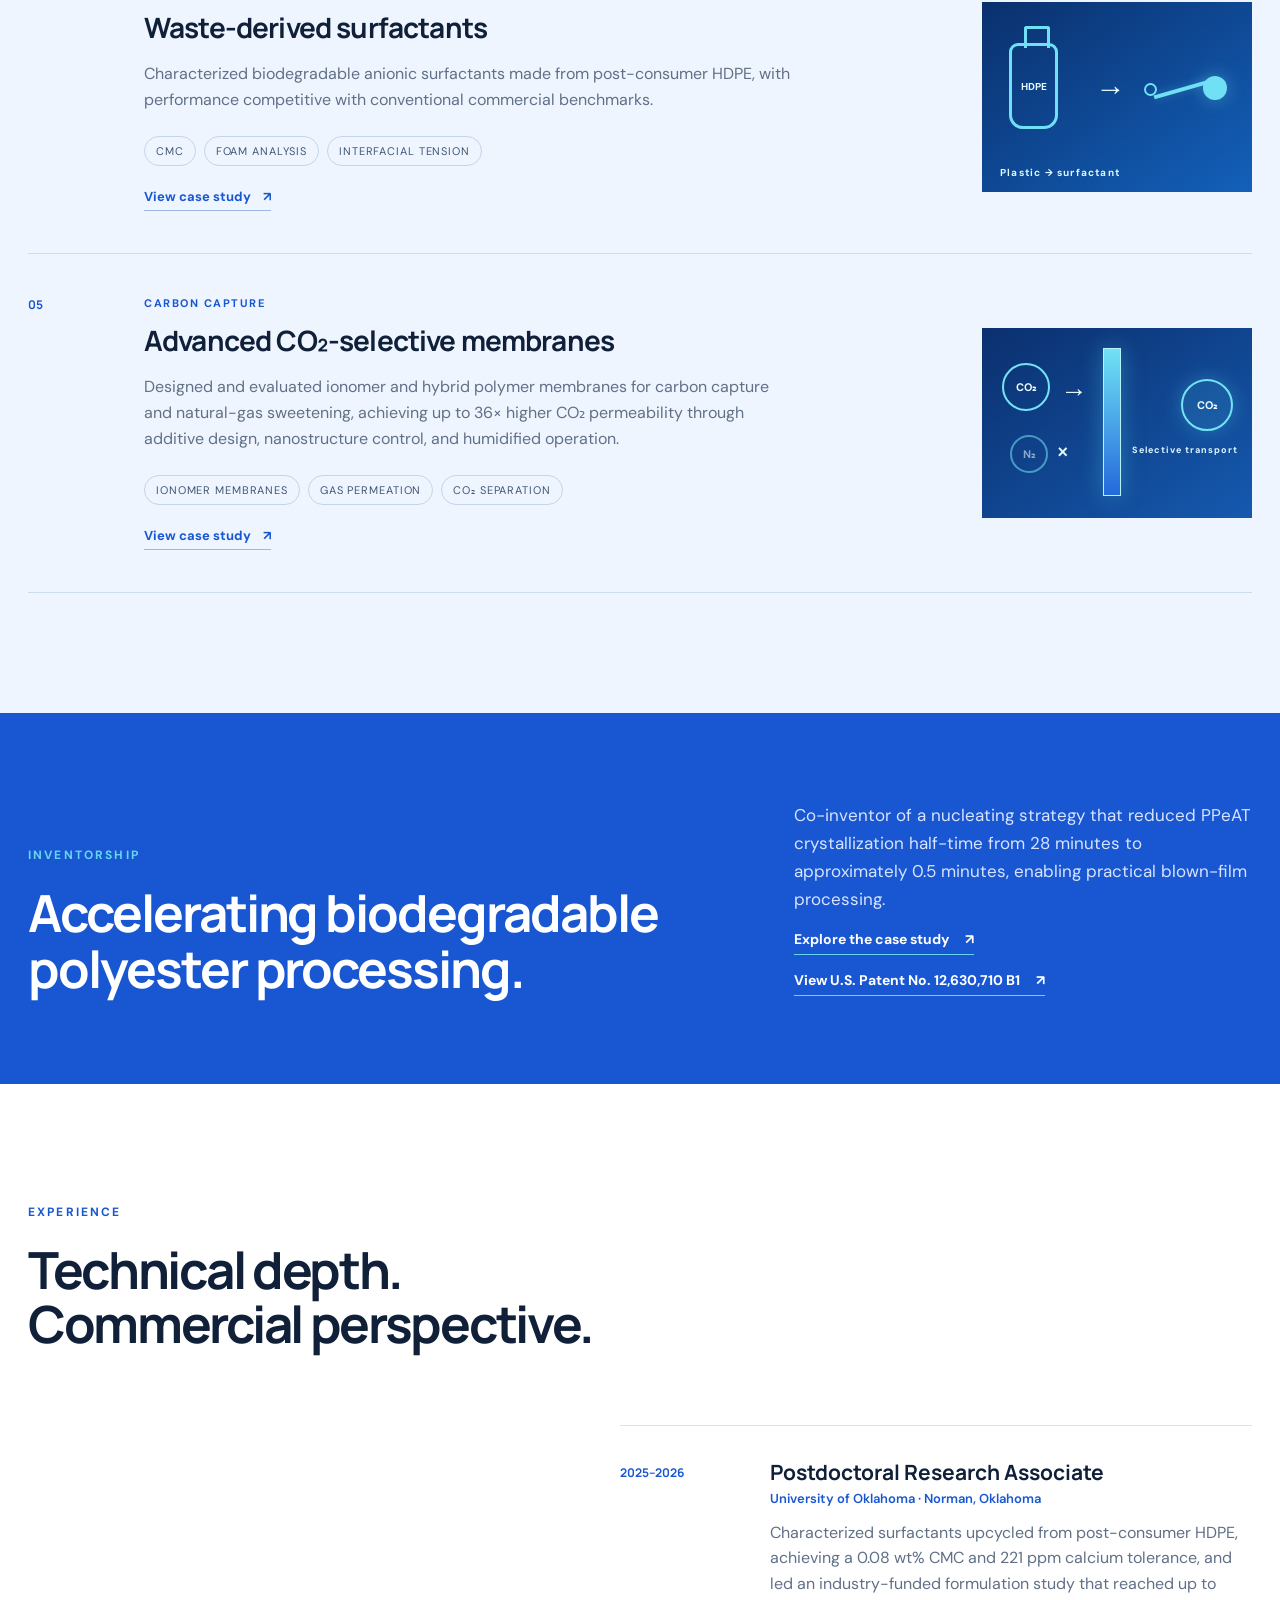
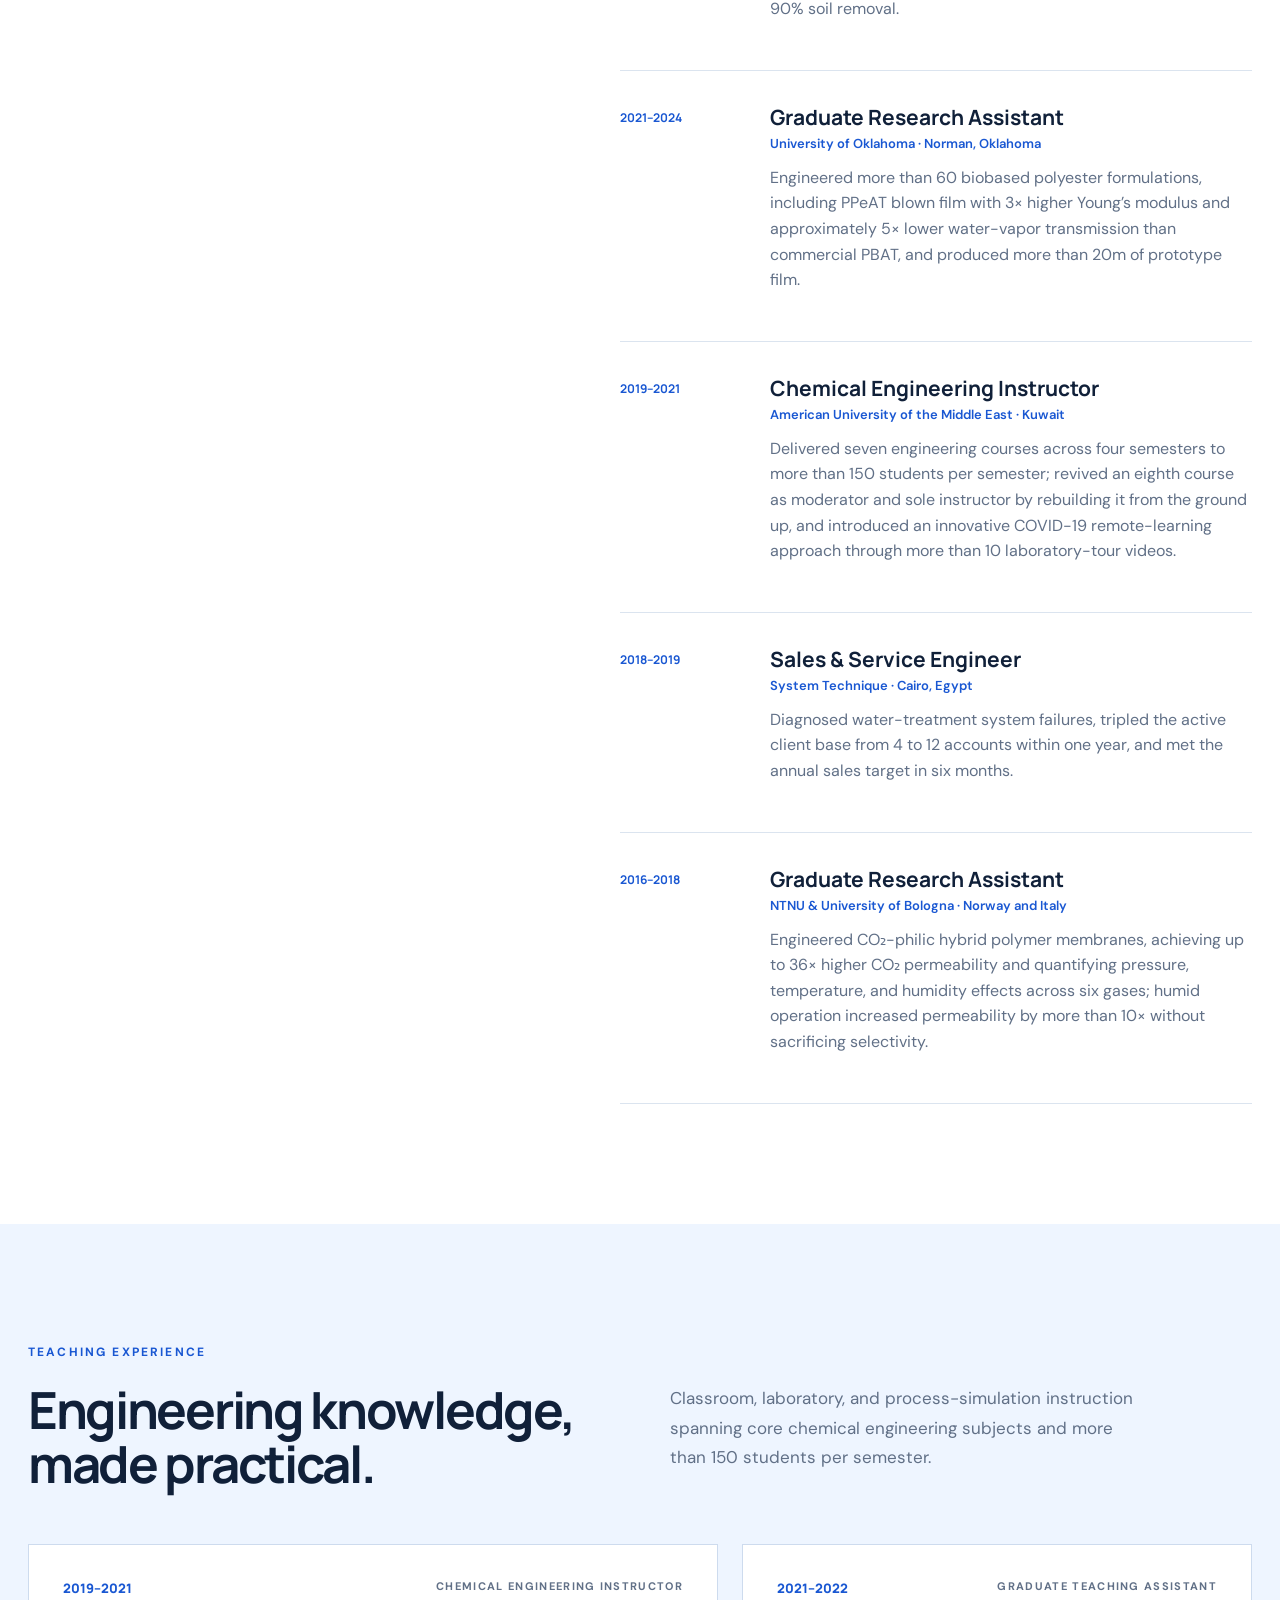
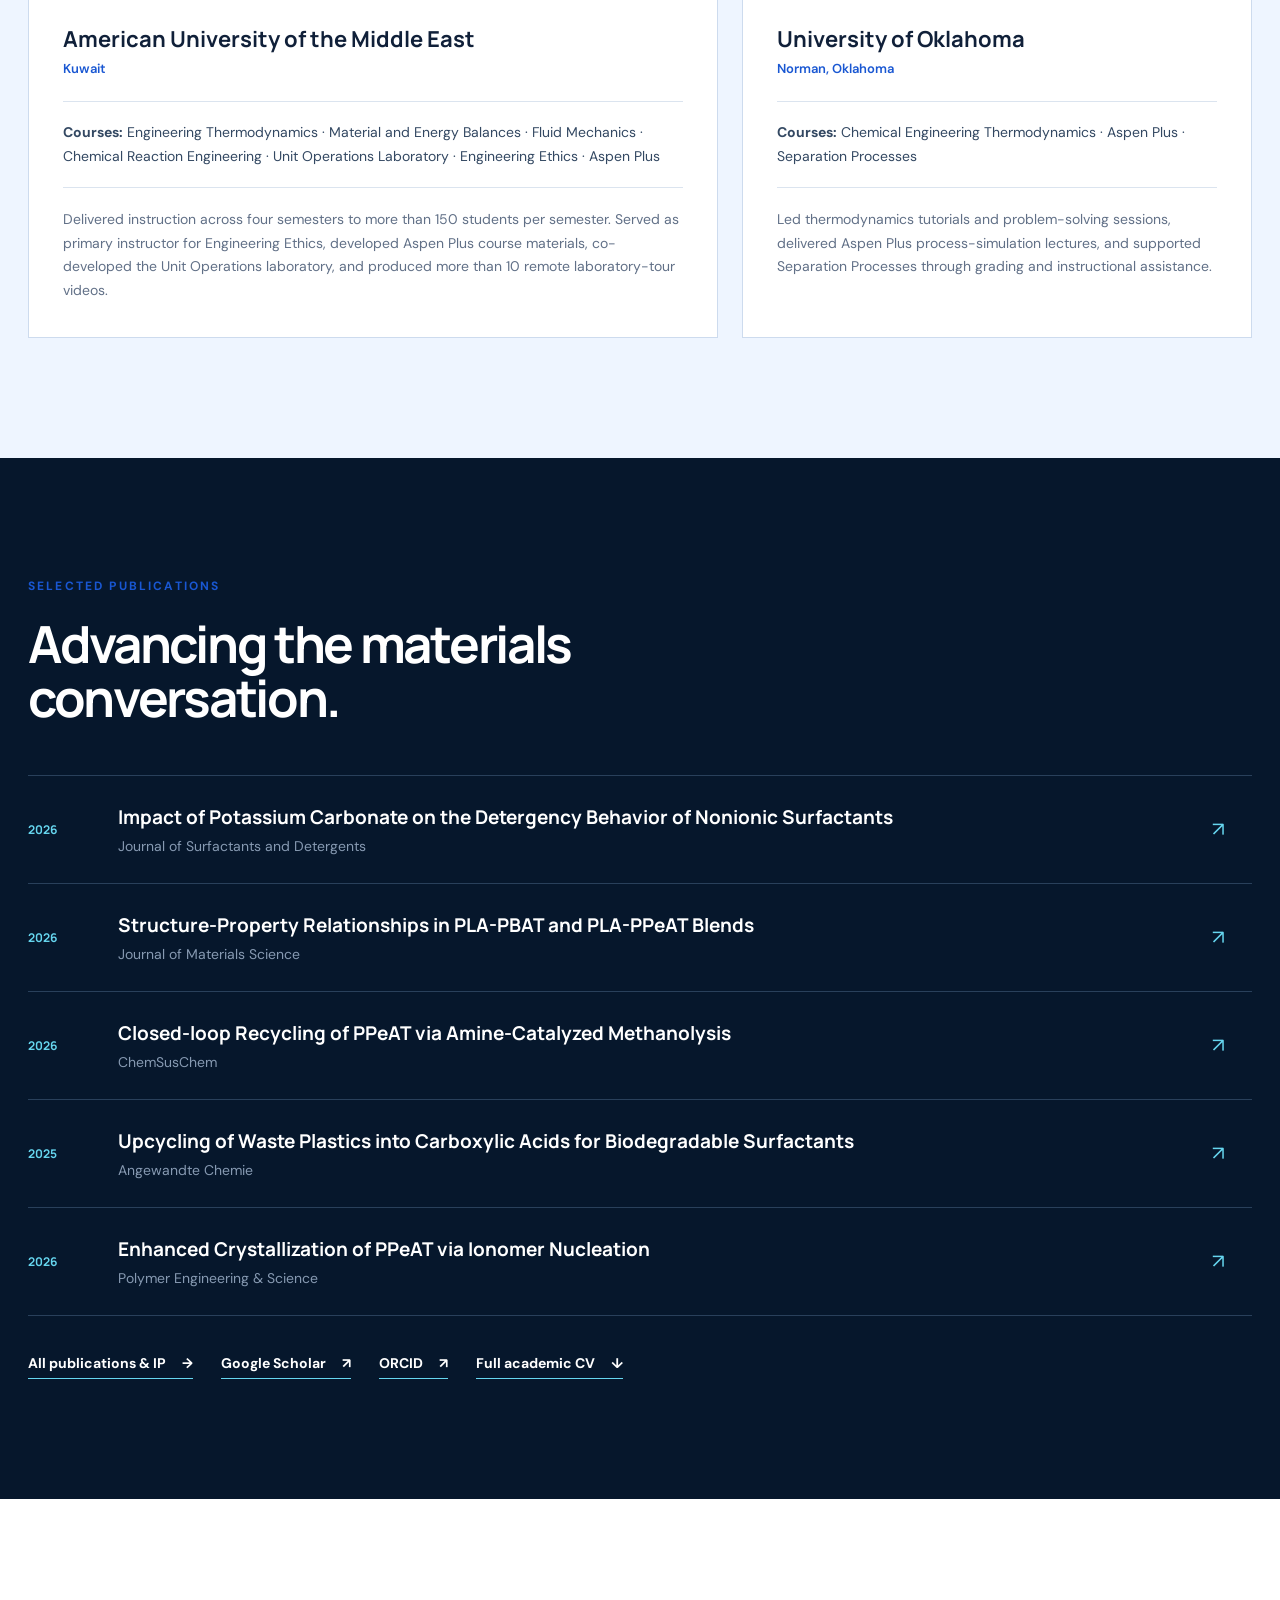
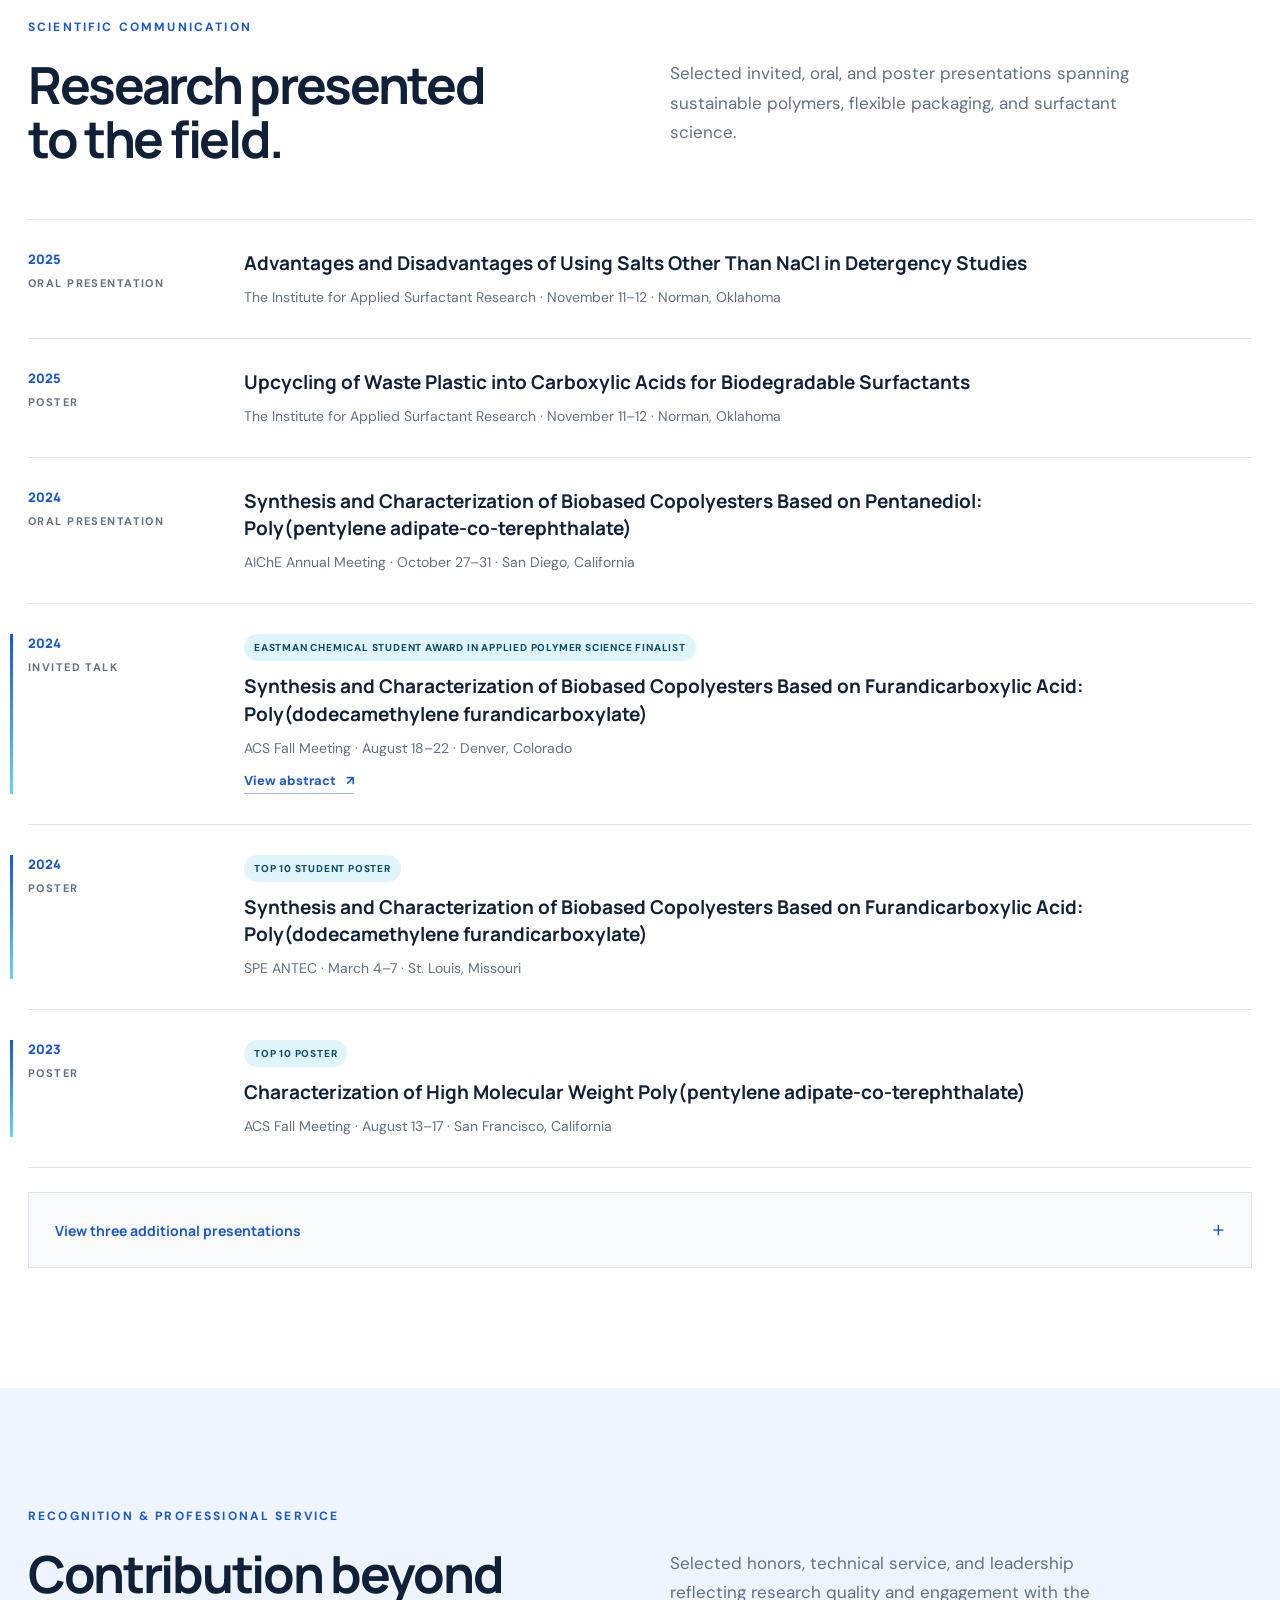
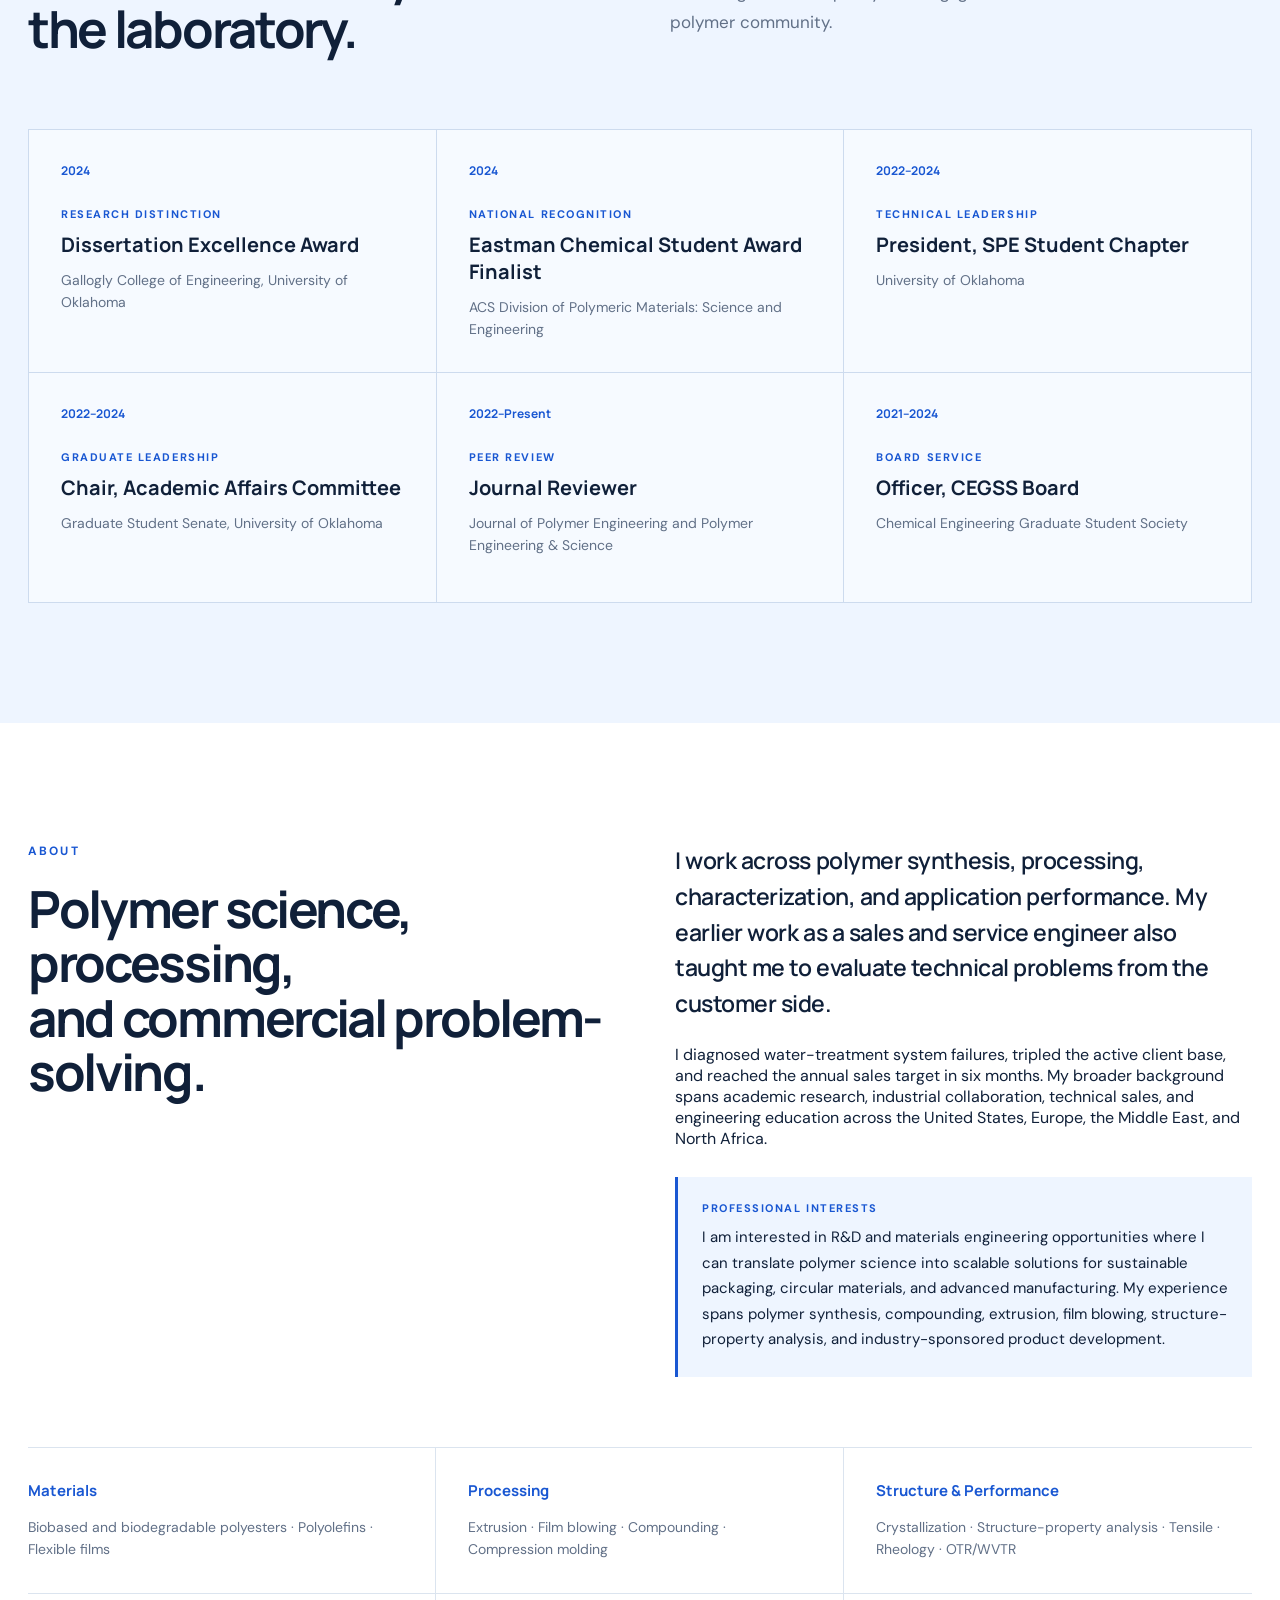
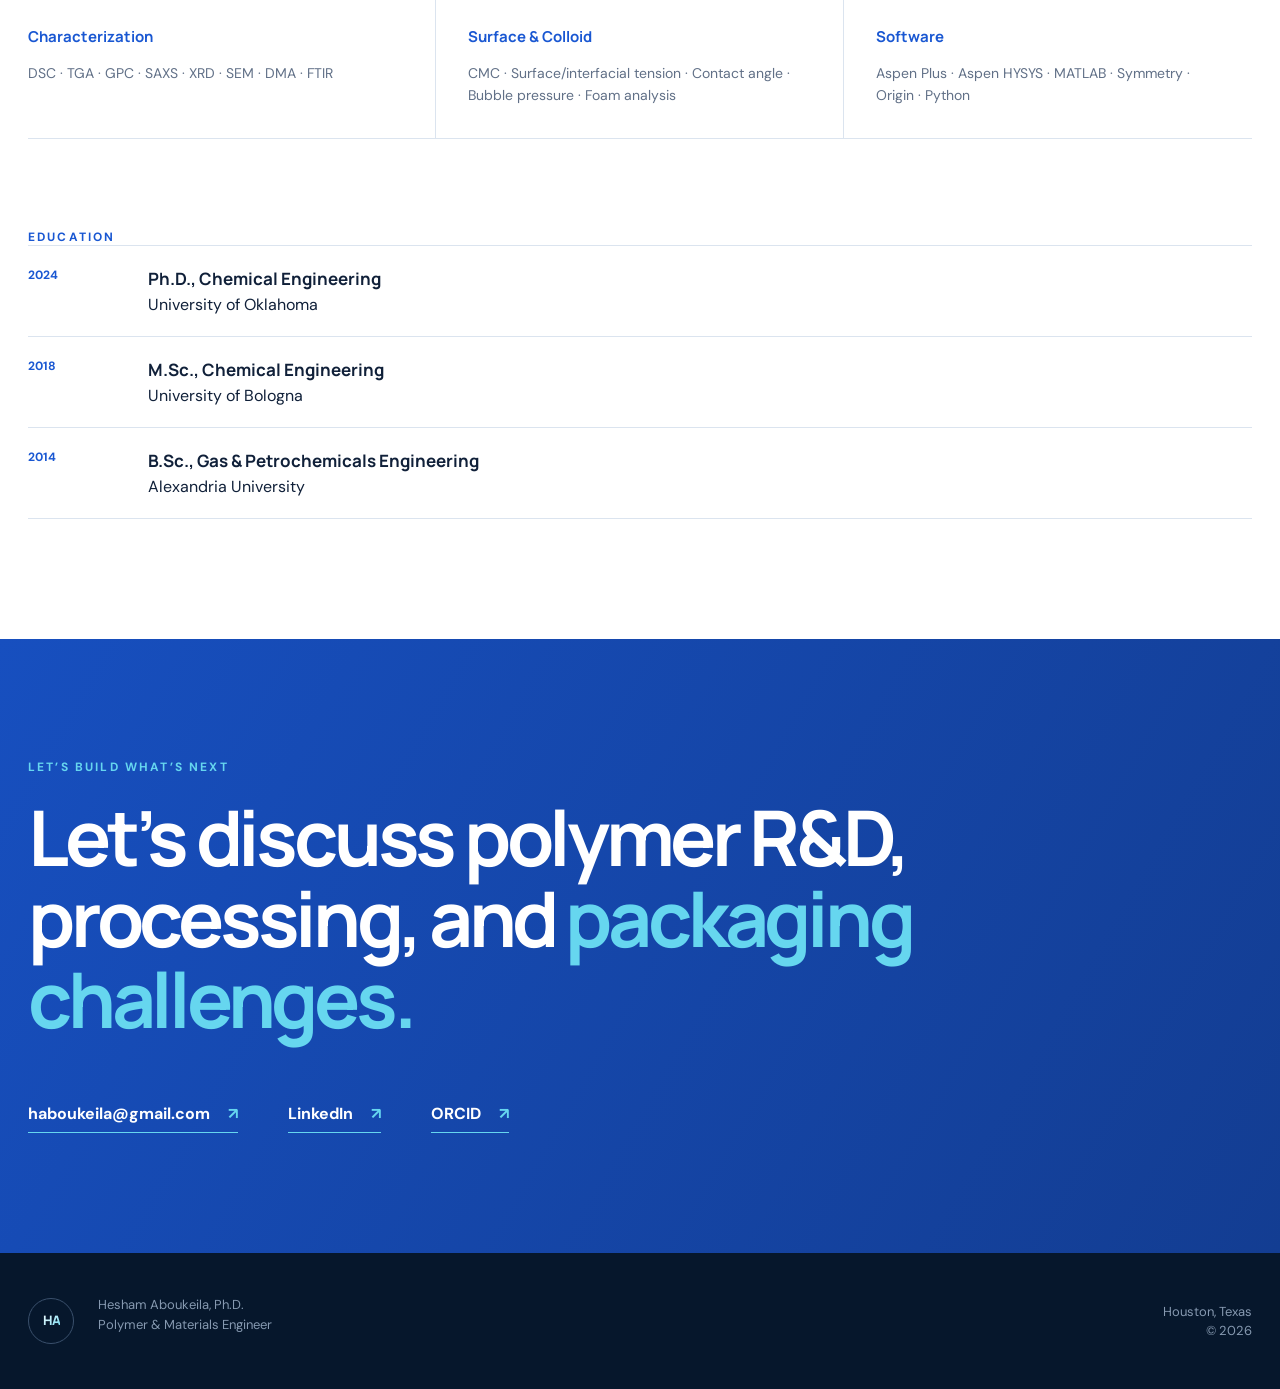
==== commit 7cb3b2da: "Remove duplicate hero location label" ====
--- a/index.html
+++ b/index.html
@@ -35,7 +35,7 @@
   <link rel="preconnect" href="https://fonts.googleapis.com">
   <link rel="preconnect" href="https://fonts.gstatic.com" crossorigin>
   <link href="https://fonts.googleapis.com/css2?family=DM+Sans:wght@400;500;600;700&family=Manrope:wght@500;600;700;800&display=swap" rel="stylesheet">
-  <link rel="stylesheet" href="styles.css?v=10">
+  <link rel="stylesheet" href="styles.css?v=11">
   <script type="application/ld+json">
   {
     "@context": "https://schema.org",
@@ -112,7 +112,7 @@
         </svg>
         <div class="visual-note"><strong>60+</strong><span>polymer formulations<br>engineered & evaluated</span></div>
       </div>
-      <div class="hero-foot"><span>Houston, Texas</span><span class="scroll">Scroll to explore <b>↓</b></span></div>
+      <div class="hero-foot"><span class="scroll">Scroll to explore <b>↓</b></span></div>
     </section>
 
     <section class="impact section" aria-labelledby="impact-title">
--- a/styles.css
+++ b/styles.css
@@ -17,3 +17,6 @@
 .nav-linkedin{display:none}.hero-location{display:grid;grid-template-columns:max-content max-content;align-items:center;column-gap:22px;margin:18px 0 0;color:#d8e5f3;font-size:13px;font-weight:700;line-height:1.5;letter-spacing:.04em}.hero-location span{position:relative;display:block;white-space:nowrap}.hero-location span+span:before{content:"·";position:absolute;left:-14px;color:var(--cyan)}.hero-actions{align-items:center}.hero-linkedin{display:inline-flex;gap:10px;align-items:center;padding:8px 0;border-bottom:1px solid var(--cyan);font-size:14px;font-weight:700}.hero-linkedin span{color:var(--cyan)}
 @media(max-width:900px){.site-header.open nav .nav-linkedin{display:block}.hero-location{grid-template-columns:1fr;row-gap:5px}.hero-location span{width:100%}.hero-location span+span:before{display:none}}
 @media(max-width:600px){.eyebrow{line-height:1.6}.hero-actions{align-items:stretch}.hero-linkedin{align-self:flex-start;margin-top:5px}}
+
+/* The location is already stated in the hero copy. Keep only the scroll cue at the footer edge. */
+.hero-foot{justify-content:flex-end}
